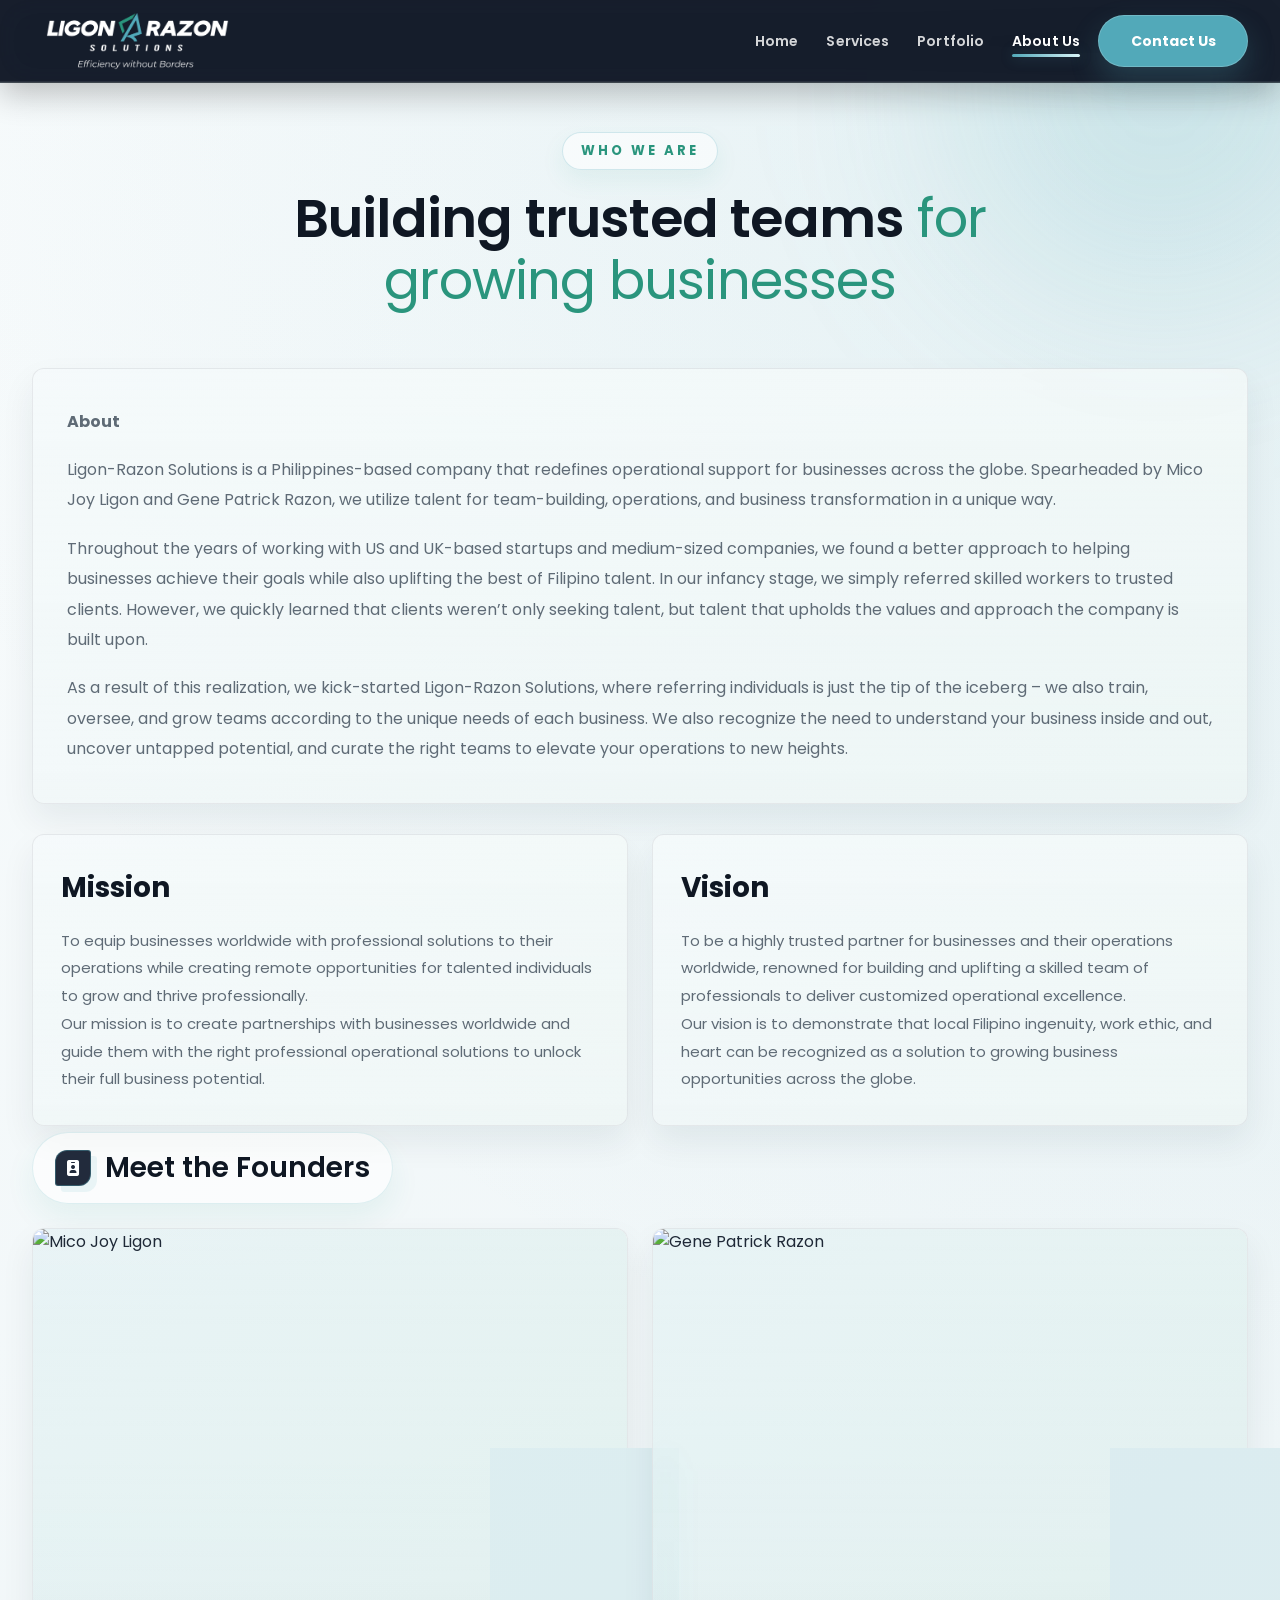
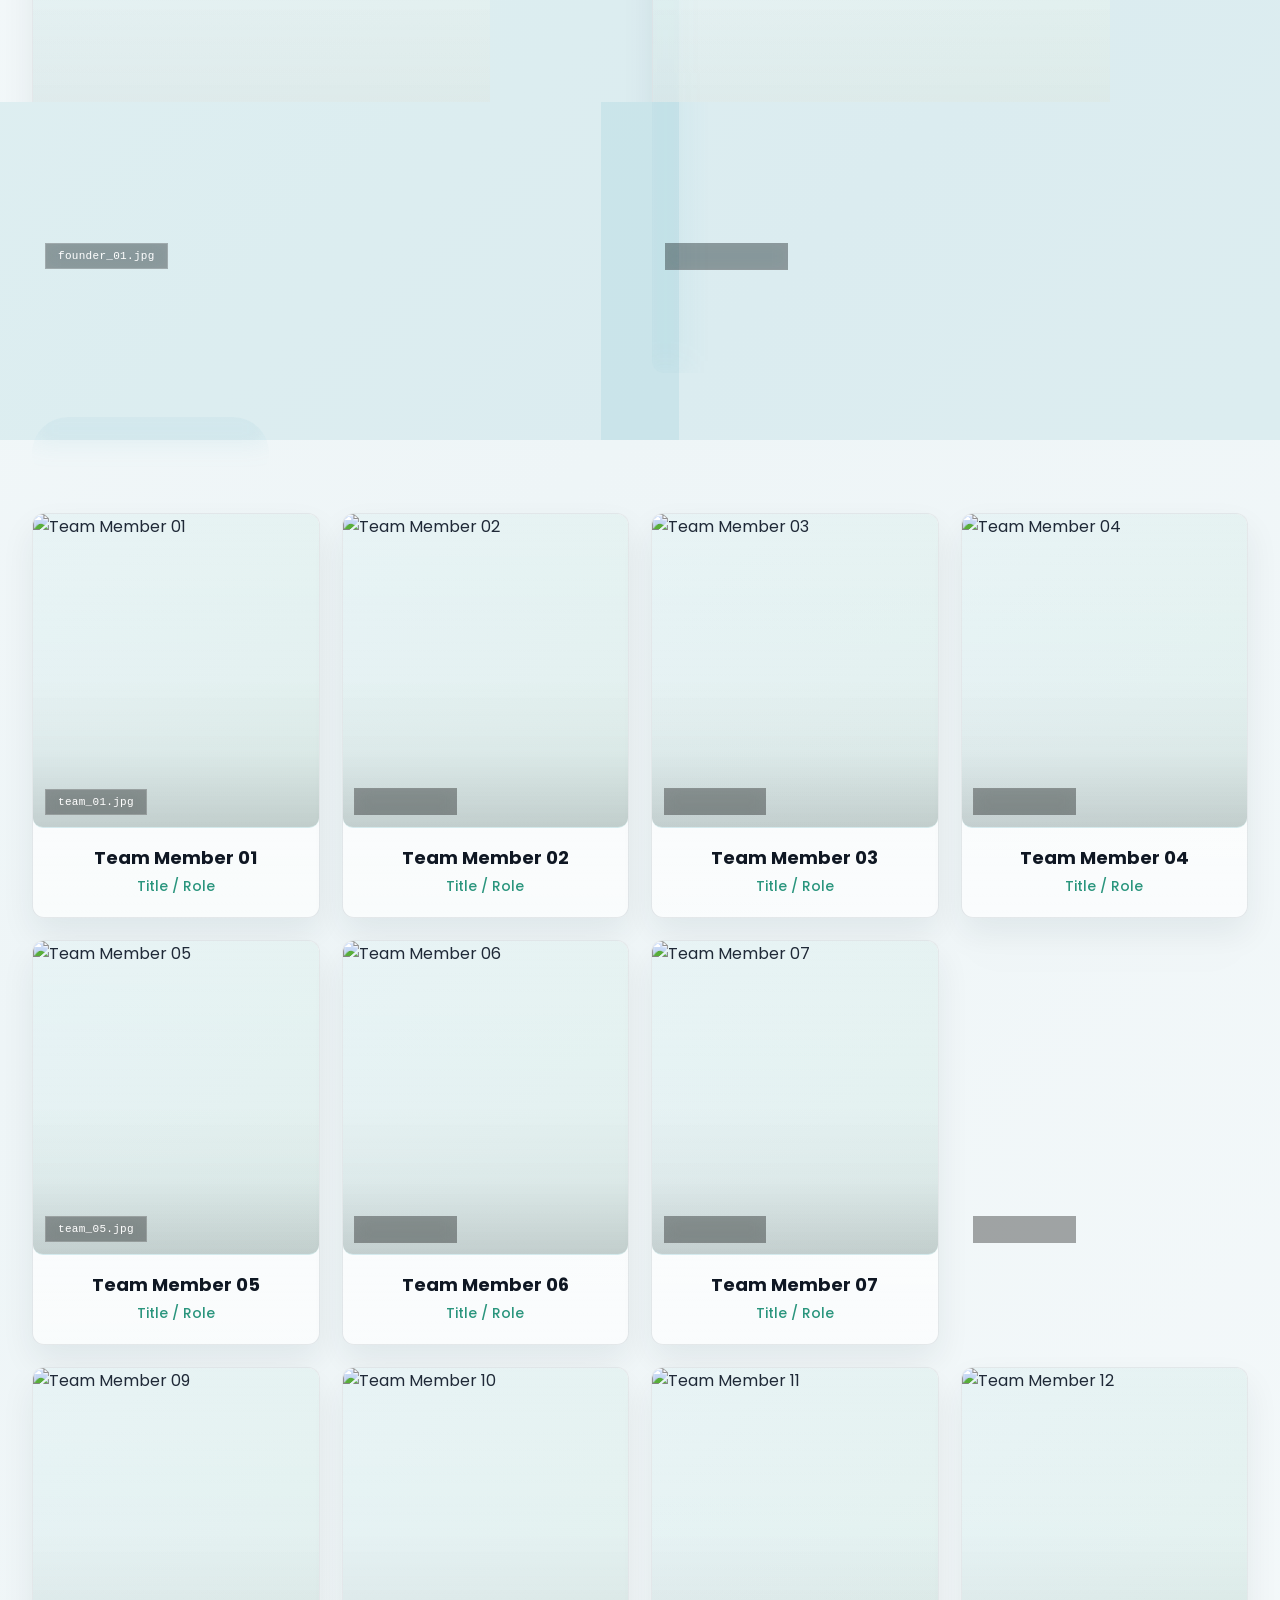
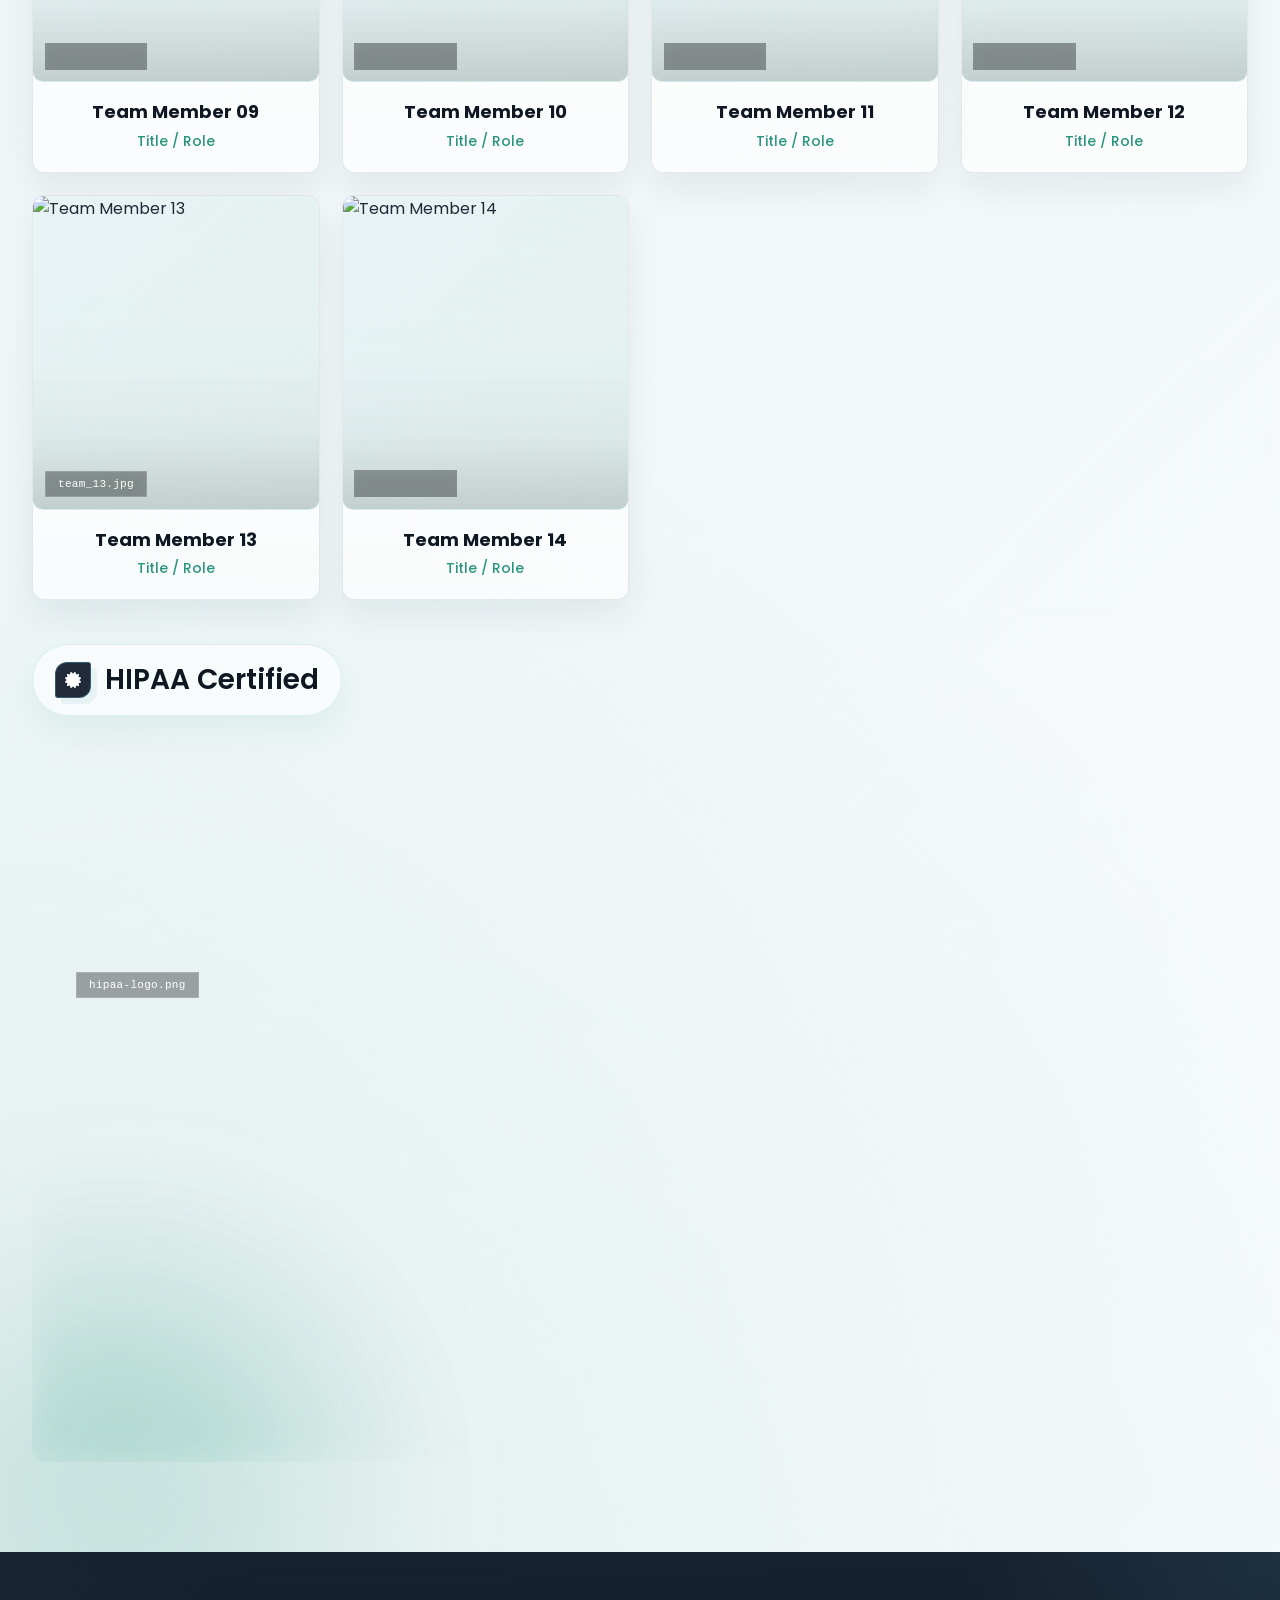
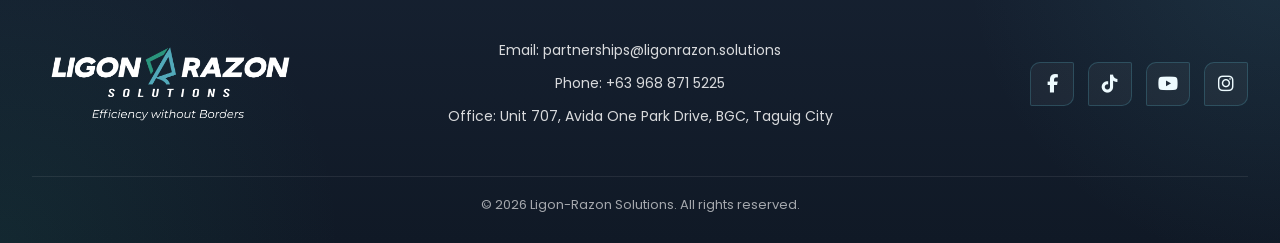
==== about.html @ 054dd15e "Add files via upload" ====
<!DOCTYPE html>
<html lang="en">
<head>
<meta charset="UTF-8">
<meta name="viewport" content="width=device-width, initial-scale=1.0">
<title>Ligon-Razon Solutions – About</title>

<link rel="icon" type="image/png" href="images/favicon.png">
<link rel="shortcut icon" href="images/favicon.png" type="image/png">
<link rel="apple-touch-icon" href="images/favicon.png">

<link rel="preconnect" href="https://fonts.googleapis.com">
<link rel="preconnect" href="https://fonts.gstatic.com" crossorigin>
<link rel="stylesheet" href="style.css">
<link href="https://fonts.googleapis.com/css2?family=Poppins:wght@300;400;500;600;700&display=swap" rel="stylesheet">
<link rel="stylesheet" href="https://cdnjs.cloudflare.com/ajax/libs/font-awesome/6.4.0/css/all.min.css">
</head>
<body>

<header class="header inner-header" id="header">
  <div class="container">
    <nav class="navbar">
      <div class="logo">
        <img src="images/logo.png" alt="Ligon-Razon Solutions">
      </div>

      <div class="menu-toggle" id="menuToggle">☰</div>

      <div class="nav-container" id="navContainer">
                <ul class="nav-links">
          <li><a href="index.html">Home</a></li>
          <li><a href="services.html">Services</a></li>
          <li><a href="portfolio.html">Portfolio</a></li>
          <li><a class="active" href="about.html">About Us</a></li>
          <li class="mobile-contact-item"><a href="contact.html" class="mobile-contact-btn">Contact Us</a></li>
        </ul>
      </div>

      <a href="contact.html" class="contact-btn">Contact Us</a>
    </nav>
  </div>
</header>

<div class="nav-overlay" id="navOverlay"></div>

<main class="page-shell">
  <section class="section-space">
    <div class="container">

      <div class="page-intro fade-up">
        <span class="eyebrow">who we are</span>
        <h1>Building trusted teams <span>for growing businesses</span></h1>
      </div>

      <div class="story-section glass-block fade-up">
        <p><strong>About</strong></p>
        <p>Ligon-Razon Solutions is a Philippines-based company that redefines operational support for businesses across the globe. Spearheaded by Mico Joy Ligon and Gene Patrick Razon, we utilize talent for team-building, operations, and business transformation in a unique way.</p>
        <p>Throughout the years of working with US and UK-based startups and medium-sized companies, we found a better approach to helping businesses achieve their goals while also uplifting the best of Filipino talent. In our infancy stage, we simply referred skilled workers to trusted clients. However, we quickly learned that clients weren’t only seeking talent, but talent that upholds the values and approach the company is built upon.</p>
        <p>As a result of this realization, we kick-started Ligon-Razon Solutions, where referring individuals is just the tip of the iceberg – we also train, oversee, and grow teams according to the unique needs of each business. We also recognize the need to understand your business inside and out, uncover untapped potential, and curate the right teams to elevate your operations to new heights.</p>
      </div>

      <div class="dual-grid">
        <div class="info-card glass-card fade-up">
          <h2>Mission</h2>
          <p>To equip businesses worldwide with professional solutions to their operations while creating remote opportunities for talented individuals to grow and thrive professionally.</p>
          <p>Our mission is to create partnerships with businesses worldwide and guide them with the right professional operational solutions to unlock their full business potential.</p>
        </div>

        <div class="info-card glass-card fade-up">
          <h2>Vision</h2>
          <p>To be a highly trusted partner for businesses and their operations worldwide, renowned for building and uplifting a skilled team of professionals to deliver customized operational excellence.</p>
          <p>Our vision is to demonstrate that local Filipino ingenuity, work ethic, and heart can be recognized as a solution to growing business opportunities across the globe.</p>
        </div>
      </div>

      <div class="section-heading fade-up">
        <i class="fas fa-id-badge"></i> Meet the Founders
      </div>

      <div class="founders-grid">
        <div class="person-card fade-up">
          <div class="person-image">
            <img src="images/founder_01.jpg" alt="Mico Joy Ligon">
            <span class="filename">founder_01.jpg</span>
          </div>
          <div class="person-info">
            <h3>Mico Joy Ligon</h3>
            <p>Co-Founder</p>
          </div>
        </div>

        <div class="person-card fade-up">
          <div class="person-image">
            <img src="images/founder_02.jpg" alt="Gene Patrick Razon">
            <span class="filename">founder_02.jpg</span>
          </div>
          <div class="person-info">
            <h3>Gene Patrick Razon</h3>
            <p>Co-Founder</p>
          </div>
        </div>
      </div>

      <div class="section-heading fade-up">
        <i class="fas fa-people-group"></i> Our Team
      </div>

      <div class="team-grid">
        <div class="person-card fade-up"><div class="person-image"><img src="images/team_01.jpg" alt="Team Member 01"><span class="filename">team_01.jpg</span></div><div class="person-info"><h3>Team Member 01</h3><p>Title / Role</p></div></div>
        <div class="person-card fade-up"><div class="person-image"><img src="images/team_02.jpg" alt="Team Member 02"><span class="filename">team_02.jpg</span></div><div class="person-info"><h3>Team Member 02</h3><p>Title / Role</p></div></div>
        <div class="person-card fade-up"><div class="person-image"><img src="images/team_03.jpg" alt="Team Member 03"><span class="filename">team_03.jpg</span></div><div class="person-info"><h3>Team Member 03</h3><p>Title / Role</p></div></div>
        <div class="person-card fade-up"><div class="person-image"><img src="images/team_04.jpg" alt="Team Member 04"><span class="filename">team_04.jpg</span></div><div class="person-info"><h3>Team Member 04</h3><p>Title / Role</p></div></div>
        <div class="person-card fade-up"><div class="person-image"><img src="images/team_05.jpg" alt="Team Member 05"><span class="filename">team_05.jpg</span></div><div class="person-info"><h3>Team Member 05</h3><p>Title / Role</p></div></div>
        <div class="person-card fade-up"><div class="person-image"><img src="images/team_06.jpg" alt="Team Member 06"><span class="filename">team_06.jpg</span></div><div class="person-info"><h3>Team Member 06</h3><p>Title / Role</p></div></div>
        <div class="person-card fade-up"><div class="person-image"><img src="images/team_07.jpg" alt="Team Member 07"><span class="filename">team_07.jpg</span></div><div class="person-info"><h3>Team Member 07</h3><p>Title / Role</p></div></div>
        <div class="person-card fade-up"><div class="person-image"><img src="images/team_08.jpg" alt="Team Member 08"><span class="filename">team_08.jpg</span></div><div class="person-info"><h3>Team Member 08</h3><p>Title / Role</p></div></div>
        <div class="person-card fade-up"><div class="person-image"><img src="images/team_09.jpg" alt="Team Member 09"><span class="filename">team_09.jpg</span></div><div class="person-info"><h3>Team Member 09</h3><p>Title / Role</p></div></div>
        <div class="person-card fade-up"><div class="person-image"><img src="images/team_10.jpg" alt="Team Member 10"><span class="filename">team_10.jpg</span></div><div class="person-info"><h3>Team Member 10</h3><p>Title / Role</p></div></div>
        <div class="person-card fade-up"><div class="person-image"><img src="images/team_11.jpg" alt="Team Member 11"><span class="filename">team_11.jpg</span></div><div class="person-info"><h3>Team Member 11</h3><p>Title / Role</p></div></div>
        <div class="person-card fade-up"><div class="person-image"><img src="images/team_12.jpg" alt="Team Member 12"><span class="filename">team_12.jpg</span></div><div class="person-info"><h3>Team Member 12</h3><p>Title / Role</p></div></div>
        <div class="person-card fade-up"><div class="person-image"><img src="images/team_13.jpg" alt="Team Member 13"><span class="filename">team_13.jpg</span></div><div class="person-info"><h3>Team Member 13</h3><p>Title / Role</p></div></div>
        <div class="person-card fade-up"><div class="person-image"><img src="images/team_14.jpg" alt="Team Member 14"><span class="filename">team_14.jpg</span></div><div class="person-info"><h3>Team Member 14</h3><p>Title / Role</p></div></div>
      </div>

      <div class="section-heading fade-up">
        <i class="fas fa-certificate"></i> HIPAA Certified
      </div>

      <div class="hipaa-section glass-card fade-up">
        <div class="hipaa-logo-box">
          <img src="images/hipaa-logo.png" alt="HIPAA Certification Logo">
          <span class="filename">hipaa-logo.png</span>
        </div>
        <div class="hipaa-content">
          <h2>Committed to secure and compliant operations</h2>
          <p>We are HIPAA certified and committed to maintaining high standards of data privacy, confidentiality, and operational integrity. This reflects our dedication to handling sensitive information responsibly while supporting businesses with professionalism, trust, and compliance-driven processes.</p>
        </div>
      </div>

    </div>
  </section>

  <section class="cta-section">
    <div class="container">
      <div class="cta-card glass-card fade-up">
        <h2>Ready to work with a dependable support partner?</h2>
        <p>Let’s talk about how Ligon-Razon Solutions can help strengthen your operations, support your team, and move your business forward.</p>
        <div class="cta-actions">
          <a href="contact.html" class="cta-btn">Get in Touch</a>
        </div>
      </div>
    </div>
  </section>
</main>

<footer class="footer">
  <div class="container">
    <div class="footer-content">
      <div class="footer-logo">
        <img src="images/logo.png" alt="Ligon-Razon Solutions">
      </div>

      <div class="footer-contact">
        <p>Email: <a href="mailto:partnerships@ligonrazon.solutions">partnerships@ligonrazon.solutions</a></p>
        <p>Phone: <a href="tel:+639688715225">+63 968 871 5225</a></p>
        <p>Office: Unit 707, Avida One Park Drive, BGC, Taguig City</p>
      </div>

      <div class="footer-social">
        <a href="https://www.facebook.com/ligonrazon.solutions" target="_blank" aria-label="Facebook"><i class="fab fa-facebook-f"></i></a>
        <a href="https://www.tiktok.com/@ligonrazon.solutions?" target="_blank" aria-label="TikTok"><i class="fab fa-tiktok"></i></a>
        <a href="https://www.youtube.com/@TheVirtualBreakroom" target="_blank" aria-label="YouTube"><i class="fab fa-youtube"></i></a>
        <a href="https://www.instagram.com/ligonrazon.solutions" target="_blank" aria-label="Instagram"><i class="fab fa-instagram"></i></a>
      </div>
    </div>

    <p class="footer-copyright">© 2026 Ligon-Razon Solutions. All rights reserved.</p>
  </div>
</footer>

<script>
(function() {
  const toggle = document.getElementById("menuToggle");
  const nav = document.getElementById("navContainer");
  const overlay = document.getElementById("navOverlay");

  function closeMenu() {
    nav.classList.remove("show");
    overlay.classList.remove("show");
    document.body.style.overflow = "";
  }

  function openMenu() {
    nav.classList.add("show");
    overlay.classList.add("show");
    document.body.style.overflow = "hidden";
  }

  toggle.onclick = () => {
    if (nav.classList.contains("show")) {
      closeMenu();
    } else {
      openMenu();
    }
  };

  overlay.onclick = closeMenu;

  document.querySelectorAll(".nav-links a").forEach(link => {
    link.addEventListener("click", closeMenu);
  });

  const faders = document.querySelectorAll(".fade-up");
  const observer = new IntersectionObserver(entries => {
    entries.forEach(entry => {
      if (entry.isIntersecting) {
        entry.target.classList.add("appear");
      }
    });
  }, { threshold: 0.15 });

  faders.forEach(el => observer.observe(el));
})();
</script>

</body>
</html>
---- style.css ----
/* ==========================
   ROOT / GLOBAL
========================== */
:root {
  --bg-main: #f5f8fa;
  --bg-soft: #edf5f7;
  --text-main: #1f2937;
  --text-soft: #5f6b76;
  --white: #ffffff;

  --brand-dark: #222b3c;
  --brand-green: #2a957d;
  --brand-teal: #52a9b9;
  --brand-light: #f2ede7;

  --glass-border: rgba(82, 169, 185, 0.18);
  --glass-shadow: 0 18px 40px rgba(34, 43, 60, 0.10);

  --radius-xl: 32px;
  --radius-lg: 24px;
  --radius-md: 18px;
  --radius-pill: 999px;

  --container: 1240px;
  --transition: 0.32s ease;
}

* {
  margin: 0;
  padding: 0;
  box-sizing: border-box;
  font-family: 'Poppins', sans-serif;
}

html {
  scroll-behavior: smooth;
}

body {
  background:
    radial-gradient(circle at top right, rgba(82, 169, 185, 0.10), transparent 28%),
    radial-gradient(circle at bottom left, rgba(42, 149, 125, 0.10), transparent 30%),
    linear-gradient(135deg, #f8fbfc 0%, #eef5f7 42%, #f8fbfc 100%);
  color: var(--text-main);
  overflow-x: hidden;
  min-height: 100vh;
  opacity: 0;
  animation: pageFade 0.7s ease forwards;
}

@keyframes pageFade {
  from { opacity: 0; }
  to { opacity: 1; }
}

*,
a,
button,
div {
  -webkit-tap-highlight-color: transparent;
  -webkit-touch-callout: none;
  outline: none !important;
}

img {
  max-width: 100%;
  display: block;
}

a {
  color: inherit;
}

button,
input,
textarea {
  font: inherit;
}

.page-shell {
  position: relative;
  overflow: hidden;
}

.page-shell::before,
.page-shell::after {
  content: "";
  position: absolute;
  border-radius: 50%;
  filter: blur(100px);
  pointer-events: none;
  z-index: 0;
}

.page-shell::before {
  width: 420px;
  height: 420px;
  top: -120px;
  right: -90px;
  background: rgba(82, 169, 185, 0.18);
}

.page-shell::after {
  width: 400px;
  height: 400px;
  bottom: -140px;
  left: -80px;
  background: rgba(42, 149, 125, 0.16);
}

.container {
  width: min(var(--container), calc(100% - 64px));
  margin: 0 auto;
  position: relative;
  z-index: 2;
}

.section-space {
  padding: 132px 0 110px;
}

.glass-card,
.glass-block {
  background: linear-gradient(180deg, rgba(255, 255, 255, 0.82), rgba(255, 255, 255, 0.62));
  border: 1px solid var(--glass-border);
  backdrop-filter: blur(18px);
  -webkit-backdrop-filter: blur(18px);
  box-shadow: var(--glass-shadow);
}

.fade-up {
  opacity: 0;
  transform: translateY(36px);
  transition: opacity 0.8s ease, transform 0.8s ease;
}

.fade-up.appear {
  opacity: 1;
  transform: translateY(0);
}

/* ==========================
   HEADER
========================== */
.header {
  position: fixed !important;
  top: 0;
  left: 0;
  width: 100%;
  z-index: 99999;
  padding: 14px 0;
  transition: padding var(--transition), background var(--transition), box-shadow var(--transition);
  transform: translateZ(0);
  backface-visibility: hidden;
}

.header::before {
  content: "";
  position: absolute;
  inset: 0;
  background: rgba(10, 16, 24, 0.82);
  backdrop-filter: blur(18px);
  -webkit-backdrop-filter: blur(18px);
  box-shadow: 0 10px 30px rgba(0, 0, 0, 0.22);
  opacity: 1;
  transition: opacity var(--transition), background var(--transition), box-shadow var(--transition), backdrop-filter var(--transition);
  transform: translateZ(0);
  will-change: opacity, backdrop-filter;
  backface-visibility: hidden;
}

.header.home-header::before {
  opacity: 0;
  background: transparent;
  box-shadow: none;
  backdrop-filter: none;
  -webkit-backdrop-filter: none;
}

.header.home-header.shrink::before {
  opacity: 1;
  background: rgba(10, 16, 24, 0.78);
  box-shadow: 0 10px 30px rgba(0, 0, 0, 0.24);
  backdrop-filter: blur(18px);
  -webkit-backdrop-filter: blur(18px);
}

.header.inner-header::before {
  opacity: 1;
  background: rgba(10, 16, 24, 0.78);
  box-shadow: 0 10px 30px rgba(0, 0, 0, 0.24);
  backdrop-filter: blur(18px);
  -webkit-backdrop-filter: blur(18px);
}

.header .container {
  position: relative;
  z-index: 2;
}

.navbar {
  display: grid;
  grid-template-columns: auto 1fr auto;
  align-items: center;
  gap: 24px;
}

.logo {
  display: flex;
  align-items: center;
}

.logo img {
  height: 78px;
  width: auto;
  transition: height var(--transition), transform var(--transition), filter var(--transition);
}

.logo img:hover {
  transform: scale(1.03);
  filter: brightness(1.03);
}

.header.home-header .logo img {
  height: 118px;
}

.header.home-header.shrink .logo img,
.header.inner-header .logo img {
  height: 78px;
}

.nav-container {
  display: flex;
  justify-content: center;
}

.nav-links {
  list-style: none;
  display: flex;
  align-items: center;
  gap: 10px;
  padding: 10px 12px;
  border-radius: var(--radius-pill);
  background: rgba(255, 255, 255, 0.10);
  border: 1px solid rgba(255, 255, 255, 0.14);
  backdrop-filter: blur(14px);
  -webkit-backdrop-filter: blur(14px);
  transform: translateZ(0);
  backface-visibility: hidden;
}

.nav-links li:not(.mobile-contact-item) {
  display: flex;
  align-items: center;
}

.nav-links a {
  text-decoration: none;
  color: rgba(255, 255, 255, 0.96);
  font-size: 14px;
  font-weight: 500;
  letter-spacing: 0.2px;
  padding: 10px 16px;
  border-radius: var(--radius-pill);
  transition: background var(--transition), color var(--transition), transform var(--transition), opacity var(--transition);
}

.nav-links a:hover {
  background: rgba(255, 255, 255, 0.10);
  transform: translateY(-1px);
}

.nav-links a.active {
  background: linear-gradient(135deg, rgba(82, 169, 185, 0.28), rgba(42, 149, 125, 0.24));
  color: var(--white);
  box-shadow: inset 0 0 0 1px rgba(255,255,255,0.10);
}

.contact-btn {
  justify-self: end;
  display: inline-flex;
  align-items: center;
  justify-content: center;
  gap: 10px;
  text-decoration: none;
  border-radius: var(--radius-pill);
  padding: 13px 22px;
  min-width: 160px;
  background: linear-gradient(135deg, var(--brand-teal), var(--brand-green));
  color: var(--white);
  font-size: 14px;
  font-weight: 600;
  box-shadow: 0 14px 28px rgba(42, 149, 125, 0.22);
  transition: transform var(--transition), box-shadow var(--transition), opacity var(--transition);
}

.contact-btn:hover {
  transform: translateY(-2px);
  box-shadow: 0 18px 34px rgba(42, 149, 125, 0.28);
}

.menu-toggle {
  display: none;
  color: var(--white);
  font-size: 29px;
  line-height: 1;
  cursor: pointer;
  user-select: none;
  z-index: 1301;
}

.nav-overlay {
  display: none;
}

.mobile-contact-item {
  display: none;
}

/* ==========================
   FOOTER
========================== */
.footer {
  position: relative;
  background: linear-gradient(180deg, #162131 0%, #101926 100%);
  color: var(--white);
  padding: 70px 0 28px;
  overflow: hidden;
}

.footer::before {
  content: "";
  position: absolute;
  inset: 0;
  background:
    radial-gradient(circle at top right, rgba(82, 169, 185, 0.12), transparent 24%),
    radial-gradient(circle at bottom left, rgba(42, 149, 125, 0.12), transparent 26%);
  pointer-events: none;
}

.footer .container {
  position: relative;
  z-index: 1;
}

.footer-content {
  position: relative;
  display: flex;
  align-items: center;
  justify-content: space-between;
  min-height: 124px;
  margin-bottom: 30px;
}

.footer-logo {
  display: flex;
  align-items: center;
  z-index: 1;
}

.footer-logo img {
  height: 124px;
  width: auto;
}

.footer-contact {
  position: absolute;
  left: 50%;
  transform: translateX(-50%);
  display: flex;
  flex-direction: column;
  gap: 8px;
  align-items: center;
  text-align: center;
  width: max-content;
  max-width: 90%;
}

.footer-contact p,
.footer-contact a {
  font-size: 14px;
  line-height: 1.8;
  color: rgba(255,255,255,0.84);
  text-decoration: none;
}

.footer-contact a:hover {
  color: var(--white);
}

.footer-social {
  display: flex;
  align-items: center;
  justify-content: flex-end;
  gap: 14px;
  z-index: 1;
}

.footer-social a {
  width: 44px;
  height: 44px;
  border-radius: 50%;
  display: inline-flex;
  align-items: center;
  justify-content: center;
  color: var(--white);
  font-size: 18px;
  text-decoration: none;
  background: rgba(255,255,255,0.08);
  border: 1px solid rgba(255,255,255,0.10);
  transition: transform var(--transition), background var(--transition), border-color var(--transition);
}

.footer-social a:hover {
  transform: translateY(-2px);
  background: rgba(82, 169, 185, 0.18);
  border-color: rgba(82, 169, 185, 0.30);
}

.footer-copyright {
  text-align: center;
  font-size: 13px;
  color: rgba(255,255,255,0.62);
  border-top: 1px solid rgba(255,255,255,0.08);
  padding-top: 18px;
}

@media (max-width: 1200px) {
  .footer-content {
    flex-direction: column;
    justify-content: center;
    gap: 24px;
    min-height: auto;
  }

  .footer-contact {
    position: static;
    left: auto;
    transform: none;
    width: 100%;
    max-width: 100%;
  }

  .footer-social {
    justify-content: center;
  }
}

@media (max-width: 900px) {
  .footer-content {
    text-align: center;
  }

  .footer-logo,
  .footer-social {
    justify-content: center;
  }

  .footer-contact {
    align-items: center;
    text-align: center;
  }
}

@media (max-width: 700px) {
  .footer-logo img {
    height: 100px;
  }
}

/* ==========================
   PAGE INTRO
========================== */
.page-intro,
.section-intro {
  text-align: center;
  margin-bottom: 56px;
  position: relative;
  z-index: 2;
}

.eyebrow {
  display: inline-block;
  margin-bottom: 18px;
  padding: 8px 18px;
  border-radius: var(--radius-pill);
  font-size: 0.82rem;
  font-weight: 700;
  text-transform: uppercase;
  letter-spacing: 3px;
  color: var(--brand-green);
  background: rgba(255, 255, 255, 0.56);
  border: 1px solid rgba(82, 169, 185, 0.24);
  backdrop-filter: blur(12px);
  -webkit-backdrop-filter: blur(12px);
  box-shadow: 0 10px 24px rgba(42, 149, 125, 0.08);
}

.page-intro h1,
.section-intro h2 {
  font-size: clamp(34px, 4.2vw, 54px);
  font-weight: 600;
  line-height: 1.15;
  color: #0f1723;
  max-width: 860px;
  margin: 0 auto 14px;
  letter-spacing: -0.8px;
}

.page-intro h1 span,
.section-intro h2 span {
  color: var(--brand-green);
  font-weight: 400;
}

.page-intro p,
.section-intro p {
  max-width: 820px;
  margin: 0 auto;
  font-size: 16px;
  line-height: 1.85;
  color: var(--text-soft);
}

/* ==========================
   HERO
========================== */
.hero {
  position: relative;
  min-height: 100vh;
  padding: 180px 0 110px;
  display: flex;
  align-items: flex-end;
  overflow: hidden;
}

.hero-video {
  position: absolute;
  inset: 0;
  width: 100%;
  height: 100%;
  object-fit: cover;
  pointer-events: none;
  z-index: -2;
}

.hero-overlay {
  position: absolute;
  inset: 0;
  background:
    linear-gradient(115deg, rgba(16, 26, 39, 0.84) 0%, rgba(16, 26, 39, 0.60) 35%, rgba(16, 26, 39, 0.22) 75%),
    linear-gradient(to top, rgba(16, 26, 39, 0.35), rgba(16, 26, 39, 0.10));
  z-index: -1;
}

.hero-content {
  max-width: 700px;
  color: var(--white);
}

.hero-badge {
  display: inline-flex;
  align-items: center;
  gap: 10px;
  margin-bottom: 22px;
  padding: 10px 16px;
  border-radius: var(--radius-pill);
  background: rgba(255, 255, 255, 0.10);
  border: 1px solid rgba(255, 255, 255, 0.16);
  backdrop-filter: blur(12px);
  -webkit-backdrop-filter: blur(12px);
  font-size: 13px;
  font-weight: 600;
  letter-spacing: 0.3px;
}

.hero h1 {
  font-size: clamp(42px, 6vw, 74px);
  line-height: 1.05;
  font-weight: 600;
  letter-spacing: -1.6px;
  margin-bottom: 22px;
}

.hero .description {
  max-width: 640px;
  font-size: 18px;
  line-height: 1.8;
  color: rgba(255, 255, 255, 0.92);
  margin-bottom: 34px;
}

.hero-actions {
  display: flex;
  align-items: center;
  flex-wrap: wrap;
  gap: 16px;
}

.start-btn,
.secondary-btn,
.cta-btn,
.jump-btn {
  display: inline-flex;
  align-items: center;
  justify-content: center;
  gap: 10px;
  text-decoration: none;
  min-height: 54px;
  padding: 0 24px;
  border-radius: var(--radius-pill);
  font-size: 15px;
  font-weight: 600;
  transition: transform var(--transition), box-shadow var(--transition), background var(--transition), border-color var(--transition);
}

.start-btn,
.cta-btn {
  background: linear-gradient(135deg, var(--brand-teal), var(--brand-green));
  color: var(--white);
  box-shadow: 0 14px 28px rgba(42, 149, 125, 0.24);
}

.start-btn:hover,
.cta-btn:hover {
  transform: translateY(-2px);
  box-shadow: 0 18px 36px rgba(42, 149, 125, 0.30);
}

.secondary-btn,
.jump-btn {
  color: var(--white);
  background: rgba(255, 255, 255, 0.10);
  border: 1px solid rgba(255, 255, 255, 0.18);
  backdrop-filter: blur(10px);
  -webkit-backdrop-filter: blur(10px);
}

.secondary-btn:hover,
.jump-btn:hover {
  transform: translateY(-2px);
  background: rgba(255, 255, 255, 0.16);
}

/* ==========================
   HOME SECTIONS
========================== */
.stats-section {
  position: relative;
  z-index: 5;
  padding: 34px 0 0;
}

.stats-grid {
  display: grid;
  grid-template-columns: repeat(3, minmax(0, 1fr));
  gap: 24px;
}

.stat-card {
  padding: 28px 24px;
  border-radius: 28px;
  transition: transform var(--transition), box-shadow var(--transition);
}

.stat-card:hover {
  transform: translateY(-6px);
  box-shadow: 0 24px 48px rgba(34, 43, 60, 0.12);
}

.stat-number {
  font-size: 34px;
  font-weight: 700;
  color: var(--brand-green);
  line-height: 1;
  margin-bottom: 12px;
}

.stat-title {
  font-size: 18px;
  font-weight: 600;
  color: #0f1723;
  margin-bottom: 10px;
}

.stat-card p {
  font-size: 15px;
  line-height: 1.8;
  color: var(--text-soft);
}

.home-services-grid {
  display: grid;
  grid-template-columns: repeat(3, minmax(0, 1fr));
  gap: 24px;
}

.home-service-card {
  padding: 30px 24px;
  border-radius: 28px;
  transition: transform var(--transition), box-shadow var(--transition), border-color var(--transition);
}

.home-service-card:hover {
  transform: translateY(-8px);
  box-shadow: 0 24px 50px rgba(42,149,125,0.16);
  border-color: rgba(42,149,125,0.28);
}

.home-service-icon,
.service-card .icon {
  width: 72px;
  height: 72px;
  border-radius: 22px;
  display: flex;
  align-items: center;
  justify-content: center;
  font-size: 30px;
  margin-bottom: 22px;
  color: var(--white);
  background: linear-gradient(135deg, var(--brand-teal), var(--brand-green));
  box-shadow: 0 14px 28px rgba(42,149,125,0.18);
  transition: transform var(--transition), box-shadow var(--transition);
}

.home-service-card:hover .home-service-icon,
.service-card:hover .icon {
  transform: scale(1.05);
  box-shadow: 0 18px 34px rgba(42,149,125,0.24);
}

.home-service-card h3,
.service-card h3 {
  font-size: 24px;
  line-height: 1.3;
  margin-bottom: 14px;
  color: #0f1723;
}

.home-service-card p,
.service-card p {
  font-size: 15px;
  line-height: 1.8;
  color: var(--text-soft);
}

.section-actions {
  display: flex;
  justify-content: center;
  margin-top: 34px;
}

/* ==========================
   ABOUT
========================== */
.story-section,
.info-card,
.contact-info-card,
.contact-form-card,
.category-description,
.service-card {
  position: relative;
  overflow: hidden;
}

.story-section::before,
.info-card::before,
.contact-info-card::before,
.contact-form-card::before,
.category-description::before,
.service-card::before {
  content: "";
  position: absolute;
  inset: 0;
  background: linear-gradient(135deg, rgba(82, 169, 185, 0.05), rgba(42, 149, 125, 0.05));
  pointer-events: none;
}

.story-section {
  padding: 38px 34px;
  margin-bottom: 30px;
}

.story-section p {
  font-size: 16px;
  line-height: 1.9;
  color: var(--text-soft);
  margin-bottom: 18px;
  position: relative;
  z-index: 1;
}

.story-section p:last-child {
  margin-bottom: 0;
}

.dual-grid {
  display: grid;
  grid-template-columns: repeat(2, minmax(0, 1fr));
  gap: 24px;
}

.info-card {
  padding: 32px 28px;
}

.info-card h2,
.contact-info-card h2,
.contact-form-card h2,
.map-card h2,
.hipaa-content h2 {
  font-size: 28px;
  color: #0f1723;
  margin-bottom: 18px;
  position: relative;
  z-index: 1;
}

.info-card p,
.category-description p,
.contact-form-card p,
.hipaa-content p,
.map-note {
  font-size: 15px;
  line-height: 1.85;
  color: var(--text-soft);
  position: relative;
  z-index: 1;
}

.founders-grid {
  display: grid;
  grid-template-columns: repeat(2, minmax(0, 1fr));
  gap: 24px;
  margin-bottom: 38px;
}

.team-grid {
  display: grid;
  grid-template-columns: repeat(4, minmax(0, 1fr));
  gap: 22px;
  margin-bottom: 38px;
}

.section-heading {
  display: inline-flex;
  align-items: center;
  gap: 14px;
  margin: 6px 0 24px;
  padding: 14px 22px;
  border-radius: var(--radius-pill);
  background: rgba(255, 255, 255, 0.62);
  border: 1px solid rgba(82, 169, 185, 0.18);
  backdrop-filter: blur(14px);
  -webkit-backdrop-filter: blur(14px);
  box-shadow: 0 14px 30px rgba(42, 149, 125, 0.08);
  color: #0f1723;
  font-size: 28px;
  font-weight: 600;
}

.section-heading i {
  color: var(--brand-teal);
  font-size: 24px;
}

.person-card {
  overflow: hidden;
  border-radius: 28px;
  background: linear-gradient(180deg, rgba(255,255,255,0.82), rgba(255,255,255,0.62));
  border: 1px solid rgba(82,169,185,0.18);
  backdrop-filter: blur(18px);
  -webkit-backdrop-filter: blur(18px);
  box-shadow: var(--glass-shadow);
  transition: transform var(--transition), box-shadow var(--transition), border-color var(--transition);
}

.person-card:hover {
  transform: translateY(-8px);
  border-color: rgba(42,149,125,0.28);
  box-shadow: 0 24px 50px rgba(42,149,125,0.16);
}

.person-image {
  position: relative;
  aspect-ratio: 4 / 4.4;
  overflow: hidden;
  background: linear-gradient(135deg, rgba(82,169,185,0.12), rgba(42,149,125,0.12));
  border-bottom: 1px solid rgba(82,169,185,0.12);
}

.person-image img {
  width: 100%;
  height: 100%;
  object-fit: cover;
}

.person-image::after {
  content: "";
  position: absolute;
  inset: 0;
  background: linear-gradient(to top, rgba(0, 0, 0, 0.14), rgba(0, 0, 0, 0.03), transparent 48%);
  pointer-events: none;
}

.filename {
  position: absolute;
  left: 12px;
  bottom: 12px;
  z-index: 2;
  max-width: calc(100% - 24px);
  overflow: hidden;
  white-space: nowrap;
  text-overflow: ellipsis;
  padding: 6px 12px;
  border-radius: var(--radius-pill);
  font-size: 11px;
  font-family: monospace;
  letter-spacing: 0.3px;
  color: var(--white);
  background: rgba(0,0,0,0.34);
  border: 1px solid rgba(255,255,255,0.16);
  backdrop-filter: blur(8px);
  -webkit-backdrop-filter: blur(8px);
}

.person-info {
  padding: 18px 18px 20px;
  text-align: center;
}

.person-info h3 {
  font-size: 18px;
  color: #0f1723;
  margin-bottom: 6px;
  line-height: 1.35;
}

.person-info p {
  font-size: 14px;
  color: var(--brand-green);
  font-weight: 500;
}

.hipaa-section {
  display: grid;
  grid-template-columns: 240px 1fr;
  gap: 28px;
  align-items: center;
  padding: 30px;
  border-radius: 30px;
}

.hipaa-logo-box {
  position: relative;
  aspect-ratio: 1 / 1;
  border-radius: 26px;
  overflow: hidden;
  background: linear-gradient(135deg, rgba(82,169,185,0.12), rgba(42,149,125,0.12));
  border: 1px solid rgba(82,169,185,0.14);
  display: flex;
  align-items: center;
  justify-content: center;
}

.hipaa-logo-box img {
  width: 100%;
  height: 100%;
  object-fit: contain;
  padding: 18px;
}

/* ==========================
   SERVICES
========================== */
.services-grid {
  display: grid;
  grid-template-columns: repeat(auto-fill, minmax(280px, 1fr));
  gap: 28px;
}

.service-card {
  padding: 34px 28px;
  border-radius: 30px;
  transition: transform var(--transition), box-shadow var(--transition), border-color var(--transition);
}

.service-card:hover {
  transform: translateY(-8px);
  border-color: rgba(42,149,125,0.28);
  box-shadow: 0 24px 50px rgba(42,149,125,0.16);
}

/* ==========================
   PORTFOLIO
========================== */
.portfolio-jump {
  display: flex;
  flex-wrap: wrap;
  justify-content: center;
  gap: 14px;
  margin: 0 0 38px;
}

.portfolio-jump .jump-btn {
  min-height: 48px;
  padding: 0 18px;
  color: #0f1723;
  background: rgba(255,255,255,0.72);
  border: 1px solid rgba(82,169,185,0.18);
  backdrop-filter: blur(12px);
  -webkit-backdrop-filter: blur(12px);
}

.portfolio-jump .jump-btn:hover {
  background: rgba(255,255,255,0.92);
}

.portfolio-section {
  margin-bottom: 30px;
}

.category-heading {
  display: inline-flex;
  align-items: center;
  gap: 14px;
  margin: 56px 0 22px;
  padding: 14px 22px;
  min-width: 320px;
  border-radius: var(--radius-pill);
  background: rgba(255,255,255,0.62);
  border: 1px solid rgba(82,169,185,0.18);
  backdrop-filter: blur(14px);
  -webkit-backdrop-filter: blur(14px);
  box-shadow: 0 14px 30px rgba(42,149,125,0.08);
  color: #0f1723;
  font-size: 29px;
  font-weight: 600;
}

.category-heading i {
  font-size: 24px;
  color: var(--brand-teal);
}

.category-description {
  margin-bottom: 26px;
  padding: 28px 26px;
  border-radius: 28px;
}

.category-description p {
  margin-bottom: 14px;
}

.category-description strong {
  color: #0f1723;
}

.portfolio-carousel {
  position: relative;
  overflow: hidden;
  border-radius: 32px;
  padding: clamp(20px, 2vw, 34px) clamp(14px, 1.8vw, 30px) 24px;
}

.portfolio-carousel::before {
  content: "";
  position: absolute;
  inset: 0;
  background: linear-gradient(135deg, rgba(82, 169, 185, 0.06), rgba(42, 149, 125, 0.04));
  pointer-events: none;
}

.portfolio-carousel-track {
  position: relative;
  z-index: 1;
  display: flex;
  align-items: stretch;
  gap: clamp(14px, 1.6vw, 24px);
  overflow-x: auto;
  scroll-snap-type: x mandatory;
  scroll-behavior: smooth;
  padding: 6px clamp(18px, 4vw, 92px) 12px;
  scrollbar-width: none;
}

.portfolio-carousel-track::-webkit-scrollbar {
  display: none;
}

.portfolio-slide {
  flex: 0 0 clamp(620px, 68vw, 920px);
  min-width: clamp(620px, 68vw, 920px);
  scroll-snap-align: center;
  border-radius: 28px;
  overflow: hidden;
  background: linear-gradient(180deg, rgba(255,255,255,0.88), rgba(255,255,255,0.70));
  border: 1px solid rgba(82,169,185,0.16);
  box-shadow: 0 18px 40px rgba(34, 43, 60, 0.10);
  opacity: 0.55;
  transform: scale(0.94);
  transition: transform 0.35s ease, opacity 0.35s ease, box-shadow 0.35s ease, border-color 0.35s ease;
  cursor: pointer;
}

.portfolio-slide.active {
  opacity: 1;
  transform: scale(1);
  border-color: rgba(42,149,125,0.24);
  box-shadow: 0 24px 54px rgba(42,149,125,0.14);
}

.portfolio-slide-media {
  position: relative;
  width: 100%;
  height: clamp(300px, 34vw, 520px);
  max-height: 66vh;
  overflow: hidden;
  background: linear-gradient(135deg, rgba(82,169,185,0.12), rgba(42,149,125,0.12));
  border-bottom: 1px solid rgba(82,169,185,0.12);
}

.portfolio-slide-media img {
  width: 100%;
  height: 100%;
  object-fit: cover;
  display: block;
}

.portfolio-slide-media::after {
  content: "";
  position: absolute;
  inset: 0;
  background: linear-gradient(to top, rgba(0,0,0,0.18), rgba(0,0,0,0.04), transparent 45%);
  pointer-events: none;
}

.portfolio-slide-info {
  padding: clamp(16px, 1.4vw, 20px) clamp(16px, 1.6vw, 22px) clamp(18px, 1.8vw, 22px);
}

.portfolio-slide-info h3 {
  font-size: clamp(18px, 1.6vw, 22px);
  line-height: 1.25;
  color: #0f1723;
  margin-bottom: 10px;
}

.portfolio-slide-info p {
  font-size: clamp(13px, 1vw, 15px);
  line-height: 1.8;
  color: var(--text-soft);
}

.carousel-nav {
  position: absolute;
  top: 50%;
  transform: translateY(-62%);
  z-index: 3;
  width: clamp(42px, 3.5vw, 54px);
  height: clamp(42px, 3.5vw, 54px);
  border: none;
  border-radius: 50%;
  background: rgba(255,255,255,0.90);
  color: #0f1723;
  display: inline-flex;
  align-items: center;
  justify-content: center;
  font-size: clamp(14px, 1.2vw, 18px);
  cursor: pointer;
  border: 1px solid rgba(82,169,185,0.16);
  box-shadow: 0 14px 28px rgba(34, 43, 60, 0.12);
  backdrop-filter: blur(12px);
  -webkit-backdrop-filter: blur(12px);
  transition: transform var(--transition), box-shadow var(--transition), background var(--transition), opacity var(--transition);
}

.carousel-nav:hover {
  background: rgba(255,255,255,1);
  box-shadow: 0 18px 34px rgba(34, 43, 60, 0.16);
}

.carousel-nav:disabled {
  opacity: 0.45;
  cursor: not-allowed;
  box-shadow: none;
}

.carousel-prev {
  left: clamp(6px, 0.8vw, 16px);
}

.carousel-next {
  right: clamp(6px, 0.8vw, 16px);
}

.portfolio-carousel-footer {
  position: relative;
  z-index: 1;
  margin-top: 12px;
  display: flex;
  align-items: center;
  justify-content: space-between;
  gap: 18px;
  padding: 0 clamp(8px, 2vw, 32px);
}

.portfolio-carousel-meta {
  display: flex;
  flex-wrap: wrap;
  gap: 10px;
  align-items: center;
}

.portfolio-carousel-current,
.portfolio-carousel-file,
.portfolio-carousel-counter {
  display: inline-flex;
  align-items: center;
  min-height: 38px;
  padding: 0 14px;
  border-radius: var(--radius-pill);
  background: rgba(255,255,255,0.78);
  border: 1px solid rgba(82,169,185,0.16);
  color: #0f1723;
}

.portfolio-carousel-current {
  font-size: 14px;
  font-weight: 600;
}

.portfolio-carousel-file,
.portfolio-carousel-counter {
  font-size: 12px;
}

.portfolio-carousel-file {
  font-family: monospace;
}

/* ==========================
   CONTACT
========================== */
.contact-grid {
  display: grid;
  grid-template-columns: 380px minmax(0, 1fr);
  gap: 28px;
  align-items: start;
}

.right-stack {
  display: flex;
  flex-direction: column;
  gap: 28px;
}

.contact-info-card,
.contact-form-card {
  padding: 30px 26px;
  border-radius: 30px;
}

.info-item {
  display: flex;
  gap: 14px;
  align-items: flex-start;
  padding: 16px 0;
  border-bottom: 1px solid rgba(82,169,185,0.12);
  position: relative;
  z-index: 1;
}

.info-item:last-child {
  border-bottom: none;
  padding-bottom: 0;
}

.info-icon {
  width: 50px;
  height: 50px;
  border-radius: 16px;
  display: flex;
  align-items: center;
  justify-content: center;
  flex-shrink: 0;
  color: var(--white);
  background: linear-gradient(135deg, var(--brand-teal), var(--brand-green));
  box-shadow: 0 12px 24px rgba(42,149,125,0.18);
  font-size: 18px;
}

.info-text h3 {
  font-size: 16px;
  color: #0f1723;
  margin-bottom: 6px;
}

.info-text p,
.info-text a {
  font-size: 15px;
  line-height: 1.7;
  color: var(--text-soft);
  text-decoration: none;
}

.info-text a:hover {
  color: var(--brand-green);
}

.contact-form {
  position: relative;
  z-index: 1;
}

.form-group {
  margin-bottom: 18px;
}

.form-group label {
  display: inline-block;
  margin-bottom: 8px;
  font-size: 14px;
  font-weight: 600;
  color: #0f1723;
}

.required-mark {
  color: var(--brand-green);
}

.form-group input,
.form-group textarea {
  width: 100%;
  border: 1px solid rgba(82,169,185,0.18);
  background: rgba(255,255,255,0.76);
  color: #0f1723;
  border-radius: 18px;
  padding: 14px 16px;
  font-size: 15px;
  outline: none;
  transition: border-color var(--transition), box-shadow var(--transition), background var(--transition);
  box-shadow: inset 0 1px 0 rgba(255,255,255,0.52);
}

.form-group input::placeholder,
.form-group textarea::placeholder {
  color: #75808b;
}

.form-group input:focus,
.form-group textarea:focus {
  border-color: rgba(42,149,125,0.40);
  box-shadow: 0 0 0 4px rgba(82,169,185,0.10);
  background: rgba(255,255,255,0.95);
}

.form-group textarea {
  min-height: 160px;
  resize: vertical;
}

.submit-btn {
  border: none;
  border-radius: var(--radius-pill);
  padding: 14px 24px;
  font-size: 15px;
  font-weight: 600;
  color: var(--white);
  background: linear-gradient(135deg, var(--brand-teal), var(--brand-green));
  cursor: pointer;
  box-shadow: 0 12px 24px rgba(42,149,125,0.18);
  transition: transform var(--transition), box-shadow var(--transition);
}

.submit-btn:hover {
  transform: translateY(-2px);
  box-shadow: 0 16px 28px rgba(42,149,125,0.24);
}

.map-card {
  padding: 20px;
  overflow: hidden;
  border-radius: 30px;
}

.map-card h2 {
  padding: 6px 8px 0;
  margin-bottom: 16px;
}

.map-frame-wrap {
  overflow: hidden;
  border-radius: 24px;
  border: 1px solid rgba(82,169,185,0.16);
  background: rgba(255,255,255,0.54);
  box-shadow: inset 0 0 0 1px rgba(255,255,255,0.18);
}

.map-frame-wrap iframe {
  display: block;
  width: 100%;
  height: 520px;
  border: 0;
}

.map-note {
  padding: 18px 8px 6px;
}

/* ==========================
   CTA
========================== */
.cta-section {
  padding: 0 0 90px;
  position: relative;
  z-index: 2;
}

.cta-card {
  position: relative;
  overflow: hidden;
  padding: 52px 44px;
  border-radius: 34px;
  text-align: center;
  background:
    linear-gradient(180deg, rgba(255, 255, 255, 0.86), rgba(255, 255, 255, 0.68));
  border: 1px solid rgba(82, 169, 185, 0.20);
  backdrop-filter: blur(20px);
  -webkit-backdrop-filter: blur(20px);
  box-shadow:
    0 22px 50px rgba(34, 43, 60, 0.12),
    inset 0 1px 0 rgba(255,255,255,0.55);
}

.cta-card::before {
  content: "";
  position: absolute;
  inset: 0;
  background:
    radial-gradient(circle at top right, rgba(82, 169, 185, 0.14), transparent 28%),
    radial-gradient(circle at bottom left, rgba(42, 149, 125, 0.14), transparent 30%),
    linear-gradient(135deg, rgba(82,169,185,0.05), rgba(42,149,125,0.05));
  pointer-events: none;
}

.cta-card::after {
  content: "";
  position: absolute;
  top: 0;
  left: -20%;
  width: 40%;
  height: 100%;
  background: linear-gradient(
    90deg,
    transparent,
    rgba(255,255,255,0.16),
    transparent
  );
  transform: skewX(-20deg);
  pointer-events: none;
  opacity: 0.7;
}

.cta-card > * {
  position: relative;
  z-index: 1;
}

.cta-card h2 {
  font-size: clamp(28px, 3.1vw, 44px);
  line-height: 1.18;
  margin-bottom: 14px;
  color: #0f1723;
  letter-spacing: -0.6px;
}

.cta-card p {
  max-width: 760px;
  margin: 0 auto 28px;
  font-size: 16px;
  line-height: 1.9;
  color: var(--text-soft);
}

.cta-actions {
  display: flex;
  justify-content: center;
  align-items: center;
  gap: 14px;
  flex-wrap: wrap;
}

.cta-btn {
  display: inline-flex;
  align-items: center;
  justify-content: center;
  min-height: 54px;
  padding: 0 26px;
  border-radius: var(--radius-pill);
  text-decoration: none;
  font-size: 15px;
  font-weight: 600;
  color: var(--white);
  background: linear-gradient(135deg, var(--brand-teal), var(--brand-green));
  box-shadow: 0 14px 28px rgba(42, 149, 125, 0.24);
  transition: transform var(--transition), box-shadow var(--transition), filter var(--transition);
}

.cta-btn:hover {
  transform: translateY(-2px);
  box-shadow: 0 18px 34px rgba(42, 149, 125, 0.30);
  filter: brightness(1.02);
}

.cta-btn.secondary {
  background: rgba(34, 43, 60, 0.06);
  color: #0f1723;
  border: 1px solid rgba(82, 169, 185, 0.18);
  box-shadow: none;
}

.cta-btn.secondary:hover {
  background: rgba(34, 43, 60, 0.10);
  box-shadow: none;
}

@media (max-width: 700px) {
  .cta-section {
    padding: 0 0 82px;
  }

  .cta-card {
    padding: 34px 22px;
    border-radius: 28px;
  }

  .cta-card h2 {
    font-size: 28px;
  }

  .cta-card p {
    font-size: 15px;
    line-height: 1.85;
    margin-bottom: 22px;
  }
}

@media (max-width: 520px) {
  .cta-actions {
    flex-direction: column;
    align-items: stretch;
  }

  .cta-btn,
  .cta-btn.secondary {
    width: 100%;
  }
}

/* ==========================
   RESPONSIVE
========================== */
@media (max-width: 1200px) {
  .nav-links {
    gap: 6px;
  }

  .nav-links a {
    padding: 10px 13px;
  }

  .hero {
    padding-top: 165px;
  }

  .footer-content {
    flex-direction: column;
    justify-content: center;
    gap: 24px;
    min-height: auto;
  }

  .footer-contact {
    position: static;
    left: auto;
    transform: none;
    width: 100%;
    max-width: 100%;
  }

  .footer-social {
    justify-content: center;
  }
}

@media (max-width: 1100px) {
  .portfolio-slide {
    flex: 0 0 clamp(520px, 74vw, 760px);
    min-width: clamp(520px, 74vw, 760px);
  }

  .portfolio-slide-media {
    height: clamp(280px, 32vw, 420px);
  }
}

@media (max-width: 1024px) {
  .container {
    width: min(var(--container), calc(100% - 48px));
  }

  .stats-grid,
  .home-services-grid,
  .contact-grid {
    grid-template-columns: 1fr;
  }

  .team-grid {
    grid-template-columns: repeat(3, minmax(0, 1fr));
  }
}

@media (max-width: 900px) {
  .section-space {
    padding: 112px 0 90px;
  }

  .header,
  .header.home-header,
  .header.home-header.shrink,
  .header.inner-header {
    padding: 10px 0;
  }

  .header::before,
  .header.home-header::before,
  .header.home-header.shrink::before,
  .header.inner-header::before {
    opacity: 1;
    background: rgba(10, 16, 24, 0.82);
    backdrop-filter: blur(18px);
    -webkit-backdrop-filter: blur(18px);
  }

  .navbar {
    display: flex;
    justify-content: space-between;
    align-items: center;
  }

  .logo img,
  .header.home-header .logo img,
  .header.home-header.shrink .logo img,
  .header.inner-header .logo img {
    height: 62px;
  }

  .contact-btn {
    display: none;
  }

  .menu-toggle {
    display: block;
  }

  .nav-overlay {
    display: block;
    position: fixed;
    inset: 0;
    background: rgba(12, 18, 24, 0.26);
    backdrop-filter: blur(10px);
    -webkit-backdrop-filter: blur(10px);
    opacity: 0;
    visibility: hidden;
    pointer-events: none;
    transition: opacity var(--transition), visibility var(--transition);
    z-index: 1190;
  }

  .nav-overlay.show {
    opacity: 1;
    visibility: visible;
    pointer-events: auto;
  }

  .nav-container {
    position: fixed;
    top: 86px;
    right: 24px;
    width: min(280px, calc(100vw - 48px));
    max-height: 0;
    overflow: hidden;
    opacity: 0;
    visibility: hidden;
    padding: 0;
    border-radius: 24px;
    background: rgba(16, 23, 34, 0.95);
    border: 1px solid rgba(255, 255, 255, 0.12);
    backdrop-filter: blur(16px);
    -webkit-backdrop-filter: blur(16px);
    box-shadow: 0 22px 48px rgba(0, 0, 0, 0.24);
    transition: max-height 0.35s ease, opacity 0.25s ease, visibility 0.25s ease, padding 0.25s ease;
    z-index: 1250;
  }

  .nav-container.show {
    max-height: 520px;
    opacity: 1;
    visibility: visible;
    padding: 10px 0 12px;
  }

  .nav-links {
    flex-direction: column;
    align-items: stretch;
    gap: 0;
    width: 100%;
    background: transparent;
    border: none;
    padding: 0;
    backdrop-filter: none;
    -webkit-backdrop-filter: none;
  }

  .nav-links li {
    width: 100%;
    text-align: center;
    justify-content: center;
  }

  .nav-links a {
    display: block;
    width: 100%;
    padding: 14px 18px;
    border-radius: 0;
    font-size: 15px;
  }

  .nav-links a:hover,
  .nav-links a.active {
    background: rgba(255, 255, 255, 0.08);
    box-shadow: none;
  }

  .mobile-contact-item {
    display: block;
    padding: 10px 18px 0;
  }

  .mobile-contact-btn {
    display: inline-flex !important;
    align-items: center;
    justify-content: center;
    width: 100% !important;
    min-height: 50px;
    border-radius: var(--radius-pill) !important;
    background: linear-gradient(135deg, var(--brand-teal), var(--brand-green)) !important;
    color: var(--white) !important;
    font-weight: 600;
    text-align: center;
  }

  .dual-grid,
  .founders-grid,
  .hipaa-section {
    grid-template-columns: 1fr;
  }

  .team-grid {
    grid-template-columns: repeat(2, minmax(0, 1fr));
  }

  .hipaa-logo-box {
    max-width: 260px;
    margin: 0 auto;
  }

  .category-heading {
    width: 100%;
    min-width: 0;
    justify-content: flex-start;
    font-size: 23px;
    padding: 12px 16px;
  }

  .portfolio-carousel {
    padding: 18px 14px 18px;
    border-radius: 26px;
  }

  .portfolio-carousel-track {
    gap: 16px;
    padding: 0 8px 10px;
    scroll-snap-type: x proximity;
  }

  .portfolio-slide {
    flex: 0 0 100%;
    min-width: 100%;
    opacity: 1;
    transform: none;
  }

  .portfolio-slide.active {
    transform: none;
  }

  .portfolio-slide-media {
    height: 320px;
    max-height: none;
  }

  .portfolio-slide-info {
    padding: 18px 16px 18px;
  }

  .portfolio-slide-info h3 {
    font-size: 19px;
  }

  .carousel-nav {
    width: 42px;
    height: 42px;
    font-size: 14px;
    top: auto;
    bottom: 82px;
    transform: none;
  }

  .carousel-nav:hover {
    transform: none;
  }

  .carousel-prev {
    left: 12px;
  }

  .carousel-next {
    right: 12px;
  }

  .portfolio-carousel-footer {
    flex-direction: column;
    align-items: flex-start;
    padding: 0 4px;
  }
}

@media (max-width: 700px) {
  .container {
    width: calc(100% - 32px);
  }

  .section-space {
    padding: 104px 0 82px;
  }

  .section-heading,
  .category-heading {
    width: 100%;
    min-width: 0;
    justify-content: flex-start;
    font-size: 23px;
    padding: 12px 16px;
  }

  .story-section,
  .info-card,
  .contact-info-card,
  .contact-form-card,
  .map-card,
  .category-description,
  .service-card,
  .hipaa-section,
  .cta-card,
  .stat-card,
  .home-service-card {
    padding-left: 20px;
    padding-right: 20px;
  }

  .services-grid {
    grid-template-columns: 1fr;
  }

  .service-card h3,
  .home-service-card h3 {
    font-size: 22px;
  }

  .home-service-icon,
  .service-card .icon {
    width: 66px;
    height: 66px;
    font-size: 27px;
    border-radius: 20px;
  }

  .map-frame-wrap iframe {
    height: 400px;
  }

  .footer-logo img {
    height: 100px;
  }
}

@media (max-width: 520px) {
  .hero-actions,
  .cta-actions,
  .portfolio-jump {
    flex-direction: column;
    align-items: stretch;
  }

  .start-btn,
  .secondary-btn,
  .cta-btn,
  .jump-btn {
    width: 100%;
  }

  .team-grid {
    grid-template-columns: 1fr;
  }

  .map-frame-wrap iframe {
    height: 340px;
  }

  .portfolio-slide-media {
    height: 220px;
  }

  .portfolio-carousel-current,
  .portfolio-carousel-file,
  .portfolio-carousel-counter {
    width: 100%;
    justify-content: center;
  }

  .portfolio-carousel-meta {
    width: 100%;
    flex-direction: column;
    align-items: stretch;
  }

  .portfolio-carousel-footer {
    width: 100%;
  }
}

/* =========================================================
   HOMEPAGE FULL OVERRIDES
========================================================= */

body.home-white-theme {
  background:
    radial-gradient(circle at 12% 16%, rgba(56, 170, 132, 0.22), transparent 26%),
    radial-gradient(circle at 86% 18%, rgba(64, 126, 220, 0.18), transparent 25%),
    radial-gradient(circle at 14% 84%, rgba(88, 196, 154, 0.16), transparent 24%),
    radial-gradient(circle at 84% 78%, rgba(92, 152, 232, 0.15), transparent 24%),
    linear-gradient(135deg, #f7fcfa 0%, #eef8f4 44%, #f1f7fd 100%);
  color: #16202b;
}

body.home-white-theme::before {
  content: "";
  position: fixed;
  inset: 0;
  background:
    linear-gradient(to bottom, rgba(255,255,255,0.05), rgba(255,255,255,0.12) 35%, rgba(255,255,255,0.08) 100%);
  pointer-events: none;
  z-index: -3;
}

.homepage-logo-bg {
  position: fixed;
  inset: 0;
  z-index: -4;
  overflow: hidden;
  pointer-events: none;
  display: flex;
  align-items: center;
  justify-content: center;
  background:
    radial-gradient(circle at center, rgba(56, 170, 132, 0.14), transparent 22%),
    radial-gradient(circle at 38% 62%, rgba(64, 126, 220, 0.11), transparent 28%),
    radial-gradient(circle at 64% 38%, rgba(88, 196, 154, 0.09), transparent 26%),
    radial-gradient(circle at 50% 50%, rgba(255,255,255,0.18), transparent 48%);
}

.homepage-logo-stage {
  width: min(82vw, 1050px);
  aspect-ratio: 1 / 1;
  display: grid;
  place-items: center;
  perspective: 1600px;
  transform-style: preserve-3d;
}

.homepage-logo-rotator {
  width: 100%;
  height: 100%;
  transform-style: preserve-3d;
  will-change: transform;
  display: grid;
  place-items: center;
  opacity: 0.36;
  filter: drop-shadow(0 0 28px rgba(20, 35, 49, 0.05));
}

.homepage-logo-rotator img {
  width: 100%;
  height: 100%;
  object-fit: contain;
  user-select: none;
  -webkit-user-drag: none;
  transform: translateZ(0);
  backface-visibility: visible;
  filter: saturate(1.2) contrast(1.08) brightness(1.03);
}

/* Make logo visible on whole homepage */
body.home-white-theme .hero,
body.home-white-theme .page-shell,
body.home-white-theme .stats-section,
body.home-white-theme .section-space,
body.home-white-theme .cta-section {
  background: transparent !important;
}

/* Remove both side glares */
body.home-white-theme .page-shell::before,
body.home-white-theme .page-shell::after {
  background: transparent;
}

/* Dark homepage header */
.home-header-light::before,
.home-header-light.shrink::before {
  opacity: 1 !important;
  background: rgba(10, 16, 24, 0.78) !important;
  box-shadow: 0 10px 30px rgba(0, 0, 0, 0.24) !important;
  backdrop-filter: blur(18px) saturate(145%) !important;
  -webkit-backdrop-filter: blur(18px) saturate(145%) !important;
  border-bottom: 1px solid rgba(255, 255, 255, 0.08);
}

.home-header-light .nav-links {
  background: rgba(255, 255, 255, 0.10);
  border: 1px solid rgba(255, 255, 255, 0.14);
  box-shadow: none;
}

.home-header-light .nav-links a {
  color: rgba(255, 255, 255, 0.96);
}

.home-header-light .nav-links a:hover {
  background: rgba(255, 255, 255, 0.10);
}

.home-header-light .nav-links a.active {
  background: linear-gradient(135deg, rgba(82, 169, 185, 0.28), rgba(42, 149, 125, 0.24));
  color: #ffffff;
  box-shadow: inset 0 0 0 1px rgba(255,255,255,0.10);
}

.home-header-light .menu-toggle {
  color: #ffffff;
}

/* HERO */
.hero-logo-home {
  min-height: 100vh;
  padding: 180px 0 110px;
  display: flex;
  align-items: flex-end;
  position: relative;
  overflow: hidden;
}

.hero-logo-home .container {
  z-index: 2;
}

.hero-layout {
  display: grid;
  grid-template-columns: minmax(0, 1fr) auto;
  gap: clamp(24px, 3vw, 48px);
  align-items: end;
}

.hero-logo-home .hero-content {
  max-width: 700px;
  color: #142434;
  padding-top: 0;
  margin: 0;
}

.hero-logo-home h1 {
  color: #102130;
  text-shadow: 0 1px 0 rgba(255, 255, 255, 0.18);
}

.hero-logo-home .description {
  max-width: 640px;
  font-size: 18px;
  line-height: 1.8;
  color: #4b6270;
  margin-bottom: 34px;
}

.hero-logo-home .secondary-btn {
  color: #173444;
  background: rgba(255, 255, 255, 0.62);
  border: 1px solid rgba(22, 48, 66, 0.10);
  backdrop-filter: blur(12px);
  -webkit-backdrop-filter: blur(12px);
  box-shadow: 0 10px 24px rgba(20, 40, 55, 0.05);
}

.hero-logo-home .secondary-btn:hover {
  background: rgba(255, 255, 255, 0.82);
}

.hero-logo-home .start-btn {
  box-shadow: 0 14px 30px rgba(42, 149, 125, 0.20);
}

/* Hero decorative shapes */
.hero-bg-orb {
  position: absolute;
  border-radius: 50%;
  pointer-events: none;
  filter: blur(24px);
  z-index: 1;
}

.hero-orb-1 {
  width: 270px;
  height: 270px;
  top: 18%;
  right: 16%;
  background: radial-gradient(circle, rgba(53, 171, 131, 0.22) 0%, rgba(53, 171, 131, 0.06) 58%, transparent 74%);
}

.hero-orb-2 {
  width: 210px;
  height: 210px;
  bottom: 18%;
  right: 30%;
  background: radial-gradient(circle, rgba(71, 132, 224, 0.18) 0%, rgba(71, 132, 224, 0.06) 58%, transparent 74%);
}

.hero-orb-3 {
  width: 180px;
  height: 180px;
  top: 26%;
  left: 46%;
  background: radial-gradient(circle, rgba(102, 205, 175, 0.12) 0%, rgba(102, 205, 175, 0.04) 58%, transparent 74%);
}

/* Right premium image carousel */
.hero-visual-card {
  position: relative;
  z-index: 2;
  width: 420px;
  max-width: 100%;
  margin-left: auto;
  padding: 18px;
  border-radius: 32px;
  background: linear-gradient(180deg, rgba(255,255,255,0.78), rgba(255,255,255,0.62));
  border: 1px solid rgba(84, 156, 176, 0.14);
  box-shadow: 0 20px 42px rgba(31, 45, 61, 0.08);
  backdrop-filter: blur(18px);
  -webkit-backdrop-filter: blur(18px);
}

.hero-visual-frame {
  position: relative;
  overflow: hidden;
  border-radius: 24px;
  min-height: 520px;
  height: 520px;
  background:
    linear-gradient(135deg, rgba(56, 170, 132, 0.12), rgba(64, 126, 220, 0.10)),
    #edf4f7;
  border: 1px solid rgba(84, 156, 176, 0.10);
}

.hero-carousel {
  position: relative;
}

.hero-carousel-slide {
  position: absolute;
  inset: 0;
  opacity: 0;
  transition: opacity 0.55s ease;
}

.hero-carousel-slide.is-active {
  opacity: 1;
}

.hero-carousel-slide img {
  width: 100%;
  height: 100%;
  min-height: 520px;
  object-fit: cover;
  display: block;
}

.hero-visual-overlay {
  position: absolute;
  inset: 0;
  background:
    linear-gradient(to top, rgba(14, 24, 34, 0.30) 0%, rgba(14, 24, 34, 0.16) 28%, rgba(14, 24, 34, 0.04) 56%, rgba(14, 24, 34, 0.00) 76%),
    linear-gradient(135deg, rgba(18, 34, 48, 0.18) 0%, rgba(18, 34, 48, 0.04) 38%, rgba(18, 34, 48, 0.00) 70%);
  pointer-events: none;
  z-index: 2;
}

.hero-visual-badge {
  position: absolute;
  top: -14px;
  right: 18px;
  z-index: 4;
  display: inline-flex;
  align-items: center;
  min-height: 42px;
  padding: 0 18px;
  border-radius: 999px;
  background: linear-gradient(135deg, rgba(56, 170, 132, 0.96), rgba(64, 126, 220, 0.92));
  color: #ffffff;
  font-size: 13px;
  font-weight: 700;
  letter-spacing: 0.4px;
  box-shadow: 0 12px 24px rgba(56, 122, 148, 0.20);
}

.hero-carousel-dots {
  position: absolute;
  left: 50%;
  bottom: 18px;
  transform: translateX(-50%);
  z-index: 4;
  display: flex;
  gap: 8px;
}

.hero-carousel-dot {
  width: 8px;
  height: 8px;
  border-radius: 50%;
  background: rgba(255, 255, 255, 0.42);
  border: 1px solid rgba(255, 255, 255, 0.28);
  transition: transform 0.25s ease, background 0.25s ease;
}

.hero-carousel-dot.is-active {
  background: rgba(255, 255, 255, 0.96);
  transform: scale(1.15);
}

/* Push stats lower */
.home-stats-section {
  padding-top: 18px;
  margin-top: 0;
  z-index: 4;
}

.home-stats-section .stat-card,
body.home-white-theme .home-service-card,
body.home-white-theme .cta-card {
  background: linear-gradient(180deg, rgba(255,255,255,0.80), rgba(255,255,255,0.66));
  border: 1px solid rgba(84, 156, 176, 0.14);
  box-shadow: 0 14px 28px rgba(31, 45, 61, 0.06);
  backdrop-filter: blur(18px);
  -webkit-backdrop-filter: blur(18px);
}

body.home-white-theme .stat-title,
body.home-white-theme .home-service-card h3,
body.home-white-theme .cta-card h2,
body.home-white-theme .section-intro h2 {
  color: #102130;
}

body.home-white-theme .stat-card p,
body.home-white-theme .home-service-card p,
body.home-white-theme .cta-card p,
body.home-white-theme .section-intro p {
  color: #5a6d7a;
}

body.home-white-theme .eyebrow {
  background: rgba(255,255,255,0.64);
  color: #216f63;
  border: 1px solid rgba(84, 156, 176, 0.18);
}

/* SMALLER DESKTOP: FORCE IMAGE SMALLER */
@media (max-width: 1366px) {
  .hero-layout {
    grid-template-columns: minmax(0, 1fr) 360px;
    gap: 24px;
  }

  .hero-visual-card {
    width: 360px;
    max-width: 100%;
    margin-left: auto;
    padding: 14px;
    border-radius: 26px;
  }

  .hero-visual-frame {
    min-height: 420px;
    height: 420px;
  }

  .hero-carousel-slide img {
    min-height: 420px;
  }
}

@media (max-width: 1240px) {
  .hero-layout {
    grid-template-columns: minmax(0, 1fr) 320px;
    gap: 20px;
  }

  .hero-visual-card {
    width: 320px;
    max-width: 100%;
    margin-left: auto;
    padding: 12px;
    border-radius: 24px;
  }

  .hero-visual-frame {
    min-height: 380px;
    height: 380px;
  }

  .hero-carousel-slide img {
    min-height: 380px;
  }

  .hero-visual-badge {
    top: -10px;
    right: 12px;
    min-height: 36px;
    padding: 0 14px;
    font-size: 12px;
  }
}

@media (max-width: 1120px) {
  .hero-layout {
    grid-template-columns: minmax(0, 1fr) 280px;
    gap: 18px;
  }

  .hero-visual-card {
    width: 280px;
    max-width: 100%;
    margin-left: auto;
    padding: 10px;
    border-radius: 22px;
  }

  .hero-visual-frame {
    min-height: 330px;
    height: 330px;
  }

  .hero-carousel-slide img {
    min-height: 330px;
  }

  .hero-logo-home .hero-content {
    max-width: 600px;
  }

  .hero-logo-home .description {
    max-width: 520px;
  }
}

@media (max-width: 1024px) {
  .hero-layout {
    grid-template-columns: minmax(0, 1fr) 250px;
    gap: 16px;
  }

  .hero-visual-card {
    width: 250px;
    max-width: 100%;
    margin-left: auto;
    padding: 10px;
    border-radius: 20px;
  }

  .hero-visual-frame {
    min-height: 300px;
    height: 300px;
  }

  .hero-carousel-slide img {
    min-height: 300px;
  }

  .hero-visual-badge {
    top: -8px;
    right: 10px;
    min-height: 34px;
    padding: 0 12px;
    font-size: 11px;
  }
}

/* MOBILE */
@media (max-width: 900px) {
  body.home-white-theme {
    background:
      radial-gradient(circle at 10% 14%, rgba(56, 170, 132, 0.18), transparent 24%),
      radial-gradient(circle at 90% 16%, rgba(64, 126, 220, 0.15), transparent 24%),
      radial-gradient(circle at 12% 86%, rgba(88, 196, 154, 0.13), transparent 22%),
      radial-gradient(circle at 86% 80%, rgba(92, 152, 232, 0.12), transparent 22%),
      linear-gradient(135deg, #f7fcfa 0%, #eef8f4 44%, #f1f7fd 100%);
  }

  .hero-logo-home {
    min-height: 100vh;
    padding: 180px 0 110px;
    display: flex;
    align-items: flex-end;
  }

  .hero-layout {
    grid-template-columns: 1fr;
    gap: 0;
  }

  .hero-logo-home .hero-content {
    text-align: left;
    margin: 0;
    padding-top: 0;
  }

  .hero-logo-home .hero-actions {
    justify-content: flex-start;
  }

  .hero-visual-card {
    display: none;
  }

  .hero-orb-1,
  .hero-orb-2,
  .hero-orb-3 {
    opacity: 0.8;
  }

  .home-stats-section {
    padding-top: 28px;
    margin-top: 0;
  }

  .homepage-logo-stage {
    width: min(118vw, 760px);
  }

  .homepage-logo-rotator {
    opacity: 0.30;
  }

  .home-header-light .nav-container.show {
    background: rgba(10, 16, 24, 0.94);
    backdrop-filter: blur(18px);
    -webkit-backdrop-filter: blur(18px);
  }

  .home-header-light .nav-container.show .nav-links {
    background: transparent;
    border: 0;
    box-shadow: none;
  }

  .home-header-light .nav-container.show .nav-links a {
    color: rgba(255, 255, 255, 0.96);
  }

  .home-header-light .nav-container.show .nav-links a:hover {
    background: rgba(255, 255, 255, 0.10);
  }

  .home-header-light .nav-container.show .nav-links a.active {
    background: linear-gradient(135deg, rgba(82, 169, 185, 0.28), rgba(42, 149, 125, 0.24));
    color: #ffffff;
    box-shadow: inset 0 0 0 1px rgba(255,255,255,0.10);
  }

  .home-header-light .nav-container.show .mobile-contact-btn {
    color: #ffffff;
  }
}

@media (max-width: 700px) {
  .hero-logo-home {
    min-height: 100vh;
    padding: 190px 0 100px;
    display: flex;
    align-items: flex-end;
  }

  .hero-logo-home .hero-content {
    text-align: left;
    margin: 0;
    padding-top: 0;
    max-width: 100%;
  }

  .hero-logo-home .hero-actions {
    justify-content: flex-start;
  }

  .hero-logo-home .description {
    font-size: 16px;
    line-height: 1.75;
  }

  .homepage-logo-stage {
    width: min(132vw, 620px);
  }

  .homepage-logo-rotator {
    opacity: 0.26;
  }

  .hero-orb-1 {
    width: 180px;
    height: 180px;
    top: 16%;
    right: -30px;
  }

  .hero-orb-2 {
    width: 150px;
    height: 150px;
    bottom: 20%;
    right: 10%;
  }

  .hero-orb-3 {
    width: 120px;
    height: 120px;
    top: 24%;
    left: 52%;
  }
}

@media (max-width: 560px) {
  .hero-logo-home {
    min-height: 100vh;
    padding: 205px 0 105px;
    display: flex;
    align-items: flex-end;
  }

  .hero-logo-home h1 {
    font-size: clamp(38px, 12vw, 56px);
  }

  .hero-logo-home .hero-actions {
    flex-direction: column;
    align-items: stretch;
  }

  .hero-logo-home .start-btn,
  .hero-logo-home .secondary-btn {
    width: 100%;
  }

  .homepage-logo-stage {
    width: min(150vw, 560px);
  }

  .homepage-logo-rotator {
    opacity: 0.24;
  }
}

/* =========================================================
   BOX-STYLE CARDS + GLASS NAVIGATION UPDATE
   - Keeps existing structure, scripts, links, locations, and functions intact.
   - Changes the visual style only: boxier cards and a darker glass navigation bar.
========================================================= */

/* Box-style glass cards */
.glass-card,
.glass-block,
.stat-card,
.home-service-card,
.service-card,
.story-section,
.info-card,
.contact-info-card,
.contact-form-card,
.map-card,
.category-description,
.person-card,
.hipaa-section,
.portfolio-carousel,
.portfolio-slide,
.cta-card,
.hero-visual-card {
  border-radius: 10px !important;
  background: linear-gradient(180deg, rgba(255, 255, 255, 0.84), rgba(255, 255, 255, 0.64));
  border: 1px solid rgba(82, 169, 185, 0.18);
  box-shadow:
    0 18px 42px rgba(34, 43, 60, 0.10),
    inset 0 1px 0 rgba(255, 255, 255, 0.50);
  backdrop-filter: blur(18px);
  -webkit-backdrop-filter: blur(18px);
}

.person-image,
.portfolio-slide-media,
.hero-visual-frame,
.map-frame-wrap,
.hipaa-logo-box {
  border-radius: 8px !important;
}

.home-service-icon,
.service-card .icon,
.info-icon {
  border-radius: 10px !important;
}

.filename {
  border-radius: 4px !important;
}

/* Keep buttons refined while the cards become boxier */
.start-btn,
.secondary-btn,
.cta-btn,
.jump-btn,
.contact-btn,
.mobile-contact-btn,
.submit-btn,
.eyebrow,
.portfolio-carousel-current,
.portfolio-carousel-file,
.portfolio-carousel-counter {
  border-radius: var(--radius-pill) !important;
}

/* Navigation bar inspired by the provided reference */
.header,
.header.home-header,
.header.home-header.shrink,
.header.inner-header {
  padding: 22px 0;
}

.header::before,
.header.home-header::before,
.header.home-header.shrink::before,
.header.inner-header::before,
.home-header-light::before,
.home-header-light.shrink::before {
  opacity: 1 !important;
  background:
    radial-gradient(circle at 8% 20%, rgba(82, 169, 185, 0.12), transparent 28%),
    linear-gradient(90deg, rgba(13, 23, 32, 0.96) 0%, rgba(21, 32, 45, 0.94) 48%, rgba(14, 24, 34, 0.96) 100%) !important;
  box-shadow: 0 18px 42px rgba(0, 0, 0, 0.22) !important;
  border-bottom: 1px solid rgba(255, 255, 255, 0.07);
  backdrop-filter: blur(20px) saturate(145%) !important;
  -webkit-backdrop-filter: blur(20px) saturate(145%) !important;
}

.navbar {
  grid-template-columns: auto minmax(0, 1fr) auto;
  gap: clamp(28px, 4vw, 56px);
}

.logo img,
.header.home-header .logo img,
.header.home-header.shrink .logo img,
.header.inner-header .logo img {
  height: 76px;
}

.nav-container {
  justify-content: center;
}

.nav-links,
.home-header-light .nav-links {
  gap: clamp(22px, 3vw, 44px);
  padding: 0;
  background: transparent;
  border: 0;
  box-shadow: none;
  backdrop-filter: none;
  -webkit-backdrop-filter: none;
}

.nav-links a,
.home-header-light .nav-links a {
  position: relative;
  padding: 12px 2px 16px;
  border-radius: 0 !important;
  color: rgba(255, 255, 255, 0.68);
  font-size: 15px;
  font-weight: 500;
  letter-spacing: 0.1px;
}

.nav-links a::after,
.home-header-light .nav-links a::after {
  content: "";
  position: absolute;
  left: 50%;
  bottom: 4px;
  width: 0;
  height: 3px;
  border-radius: 999px;
  transform: translateX(-50%);
  background: linear-gradient(90deg, var(--brand-teal), var(--brand-green));
  box-shadow: 0 0 14px rgba(82, 169, 185, 0.42);
  transition: width 0.28s ease;
}

.nav-links a:hover,
.home-header-light .nav-links a:hover {
  color: #ffffff;
  background: transparent;
  transform: none;
}

.nav-links a.active,
.home-header-light .nav-links a.active {
  color: #ffffff;
  background: transparent;
  box-shadow: none;
}

.nav-links a:hover::after,
.nav-links a.active::after,
.home-header-light .nav-links a:hover::after,
.home-header-light .nav-links a.active::after {
  width: 38px;
}

.contact-btn {
  min-width: 150px;
  min-height: 54px;
  padding: 0 28px;
  font-size: 15px;
  font-weight: 700;
  background:
    radial-gradient(circle at 20% 20%, rgba(255, 255, 255, 0.22), transparent 30%),
    linear-gradient(135deg, var(--brand-teal), var(--brand-green));
  box-shadow:
    0 16px 34px rgba(42, 149, 125, 0.28),
    inset 0 1px 0 rgba(255, 255, 255, 0.24);
}

.contact-btn:hover {
  transform: translateY(-2px);
  box-shadow:
    0 20px 40px rgba(42, 149, 125, 0.34),
    inset 0 1px 0 rgba(255, 255, 255, 0.26);
}

/* Mobile navigation keeps the same glass direction */
@media (max-width: 900px) {
  .header,
  .header.home-header,
  .header.home-header.shrink,
  .header.inner-header {
    padding: 10px 0;
  }

  .logo img,
  .header.home-header .logo img,
  .header.home-header.shrink .logo img,
  .header.inner-header .logo img {
    height: 62px;
  }

  .nav-container,
  .home-header-light .nav-container.show {
    top: 86px;
    border-radius: 10px;
    background:
      radial-gradient(circle at top left, rgba(82, 169, 185, 0.16), transparent 36%),
      rgba(13, 23, 32, 0.96) !important;
    border: 1px solid rgba(255, 255, 255, 0.10);
    box-shadow: 0 22px 48px rgba(0, 0, 0, 0.28);
    backdrop-filter: blur(18px) saturate(145%);
    -webkit-backdrop-filter: blur(18px) saturate(145%);
  }

  .nav-links,
  .home-header-light .nav-container.show .nav-links {
    gap: 0;
    background: transparent;
    border: 0;
    box-shadow: none;
  }

  .nav-links a,
  .home-header-light .nav-container.show .nav-links a {
    padding: 14px 18px;
    color: rgba(255, 255, 255, 0.90);
    border-radius: 0 !important;
  }

  .nav-links a::after,
  .home-header-light .nav-container.show .nav-links a::after {
    display: none;
  }

  .nav-links a:hover,
  .nav-links a.active,
  .home-header-light .nav-container.show .nav-links a:hover,
  .home-header-light .nav-container.show .nav-links a.active {
    background: rgba(255, 255, 255, 0.08);
    color: #ffffff;
  }

  .mobile-contact-item {
    padding: 10px 18px 0;
  }

  .mobile-contact-btn,
  .home-header-light .nav-container.show .mobile-contact-btn {
    border-radius: var(--radius-pill) !important;
    background: linear-gradient(135deg, var(--brand-teal), var(--brand-green)) !important;
    color: #ffffff !important;
  }
}

@media (max-width: 520px) {
  .glass-card,
  .glass-block,
  .stat-card,
  .home-service-card,
  .service-card,
  .story-section,
  .info-card,
  .contact-info-card,
  .contact-form-card,
  .map-card,
  .category-description,
  .person-card,
  .hipaa-section,
  .portfolio-carousel,
  .portfolio-slide,
  .cta-card,
  .hero-visual-card {
    border-radius: 8px !important;
  }
}

/* =========================================================
   RIGHT-ALIGNED NAV TABS + POINTED GLASS CARDS UPDATE
   - Visual-only update.
   - Keeps the existing HTML, scripts, links, form behavior, map, and moving logo intact.
========================================================= */

/* Move desktop navigation tabs to the right, beside Contact Us */
@media (min-width: 901px) {
  .navbar {
    grid-template-columns: auto minmax(0, 1fr) auto;
    gap: clamp(22px, 3vw, 44px);
  }

  .nav-container {
    justify-content: flex-end !important;
  }

  .nav-links,
  .home-header-light .nav-links {
    justify-content: flex-end !important;
  }
}

/* Pointed-edge glass cards */
.glass-card,
.glass-block,
.stat-card,
.home-service-card,
.service-card,
.story-section,
.info-card,
.contact-info-card,
.contact-form-card,
.map-card,
.category-description,
.person-card,
.hipaa-section,
.portfolio-carousel,
.portfolio-slide,
.cta-card,
.hero-visual-card {
  border-radius: 0 !important;
  background: linear-gradient(180deg, rgba(255, 255, 255, 0.84), rgba(255, 255, 255, 0.64));
  border: 1px solid rgba(82, 169, 185, 0.18);
  box-shadow:
    0 18px 42px rgba(34, 43, 60, 0.10),
    inset 0 1px 0 rgba(255, 255, 255, 0.50);
  backdrop-filter: blur(18px);
  -webkit-backdrop-filter: blur(18px);
}

/* Inner media areas inside cards should also have pointed edges */
.person-image,
.portfolio-slide-media,
.hero-visual-frame,
.map-frame-wrap,
.hipaa-logo-box {
  border-radius: 0 !important;
}

/* Small icon blocks stay professional but also match the pointed card direction */
.home-service-icon,
.service-card .icon,
.info-icon {
  border-radius: 0 !important;
}

/* File labels inside image cards should not look rounded either */
.filename {
  border-radius: 0 !important;
}


/* =========================================================
   HERO PHOTO FADE + FLOAT UPDATE
   - Removes the white/glass photo card and Trusted Support badge.
   - Keeps the same hero images and script timing.
   - Changes the visual behavior into a clean fading photo area with a very slow, small vertical float.
========================================================= */
.hero-visual-card {
  background: transparent !important;
  border: 0 !important;
  box-shadow: none !important;
  backdrop-filter: none !important;
  -webkit-backdrop-filter: none !important;
  padding: 0 !important;
  overflow: visible !important;
}

.hero-visual-card::before,
.hero-visual-card::after,
.hero-visual-badge,
.hero-carousel-dots {
  display: none !important;
}

.hero-visual-frame,
.hero-fade-gallery {
  background: transparent !important;
  border: 0 !important;
  box-shadow: 0 26px 56px rgba(20, 35, 49, 0.16) !important;
  overflow: hidden;
  animation: heroPhotoSoftFloat 5.8s ease-in-out infinite;
  will-change: transform;
}

.hero-carousel-slide {
  opacity: 0;
  transition: opacity 0.75s ease-in-out !important;
}

.hero-carousel-slide.is-active {
  opacity: 1;
}

.hero-carousel-slide img {
  transform: scale(1.01);
}

@keyframes heroPhotoSoftFloat {
  0%, 100% {
    transform: translateY(0);
  }

  50% {
    transform: translateY(-24px);
  }
}

@media (max-width: 900px) {
  .hero-visual-frame,
  .hero-fade-gallery {
    animation: none;
  }
}

/* =========================================================
   ICON ROUNDED-EDGE REVERT
   - Keeps cards pointed.
   - Restores rounded corners only for the small icon blocks.
========================================================= */
.home-service-icon,
.service-card .icon {
  border-radius: 22px !important;
}

.info-icon {
  border-radius: 16px !important;
}

@media (max-width: 700px) {
  .home-service-icon,
  .service-card .icon {
    border-radius: 20px !important;
  }
}

/* =========================================================
   FOOTER LOGO SIZE UPDATE
   - Matches footer logo size with the navigation logo.
========================================================= */
.footer-logo img {
  height: 76px !important;
  width: auto;
}

@media (max-width: 900px) {
  .footer-logo img {
    height: 62px !important;
  }
}

/* =========================================================
   THINNER NAVIGATION BAR UPDATE
   - Reduces the space above and below the logo.
   - Keeps the logo size, links, contact button, and glass-style navigation design.
========================================================= */
.header,
.header.home-header,
.header.home-header.shrink,
.header.inner-header {
  padding: 10px 0 !important;
}

.navbar {
  min-height: auto;
}

.nav-links a,
.home-header-light .nav-links a {
  padding-top: 8px !important;
  padding-bottom: 10px !important;
}

.nav-links a::after,
.home-header-light .nav-links a::after {
  bottom: 1px;
}

.contact-btn {
  min-height: 48px !important;
  padding-top: 0 !important;
  padding-bottom: 0 !important;
}

@media (max-width: 900px) {
  .header,
  .header.home-header,
  .header.home-header.shrink,
  .header.inner-header {
    padding: 8px 0 !important;
  }

  .nav-container,
  .home-header-light .nav-container.show {
    top: 78px !important;
  }
}

/* =========================================================
   HOMEPAGE FULL REDESIGN UPDATE
   - Applies only to index.html through body.home-redesign.
   - Other pages keep the existing pointed/glass style and current functions.
========================================================= */
body.home-redesign {
  background: #ffffff !important;
  color: #0b1d2d;
}

body.home-redesign::before {
  display: none !important;
}

body.home-redesign .container {
  width: min(1180px, calc(100% - 64px));
}

body.home-redesign .homepage-logo-bg {
  position: absolute;
  top: 72px;
  left: 0;
  right: 0;
  height: 560px;
  z-index: 0;
  overflow: hidden;
  background: transparent !important;
  display: flex;
  align-items: center;
  justify-content: center;
  pointer-events: none;
}

body.home-redesign .homepage-logo-stage {
  width: min(620px, 58vw);
  opacity: 0.18;
  transform: translate(210px, 12px);
}

body.home-redesign .homepage-logo-rotator {
  opacity: 1;
  filter: drop-shadow(0 30px 80px rgba(13, 206, 196, 0.12));
}

body.home-redesign .homepage-logo-rotator img {
  filter: saturate(1.35) contrast(1.06) brightness(1.08);
}

body.home-redesign .header,
body.home-redesign .header.home-header,
body.home-redesign .header.home-header.shrink {
  padding: 12px 0 !important;
  background: rgba(3, 16, 29, 0.76);
  border-bottom: 1px solid rgba(255,255,255,0.08);
}

body.home-redesign .header::before,
body.home-redesign .home-header-light::before,
body.home-redesign .home-header-light.shrink::before {
  opacity: 1 !important;
  background:
    radial-gradient(circle at 20% 0%, rgba(42, 149, 125, 0.13), transparent 34%),
    linear-gradient(90deg, rgba(4, 18, 31, 0.92), rgba(8, 24, 38, 0.86)) !important;
  box-shadow: 0 12px 32px rgba(0, 0, 0, 0.24) !important;
  backdrop-filter: blur(18px) saturate(140%) !important;
  -webkit-backdrop-filter: blur(18px) saturate(140%) !important;
}

body.home-redesign .navbar {
  display: grid;
  grid-template-columns: auto 1fr auto;
  gap: 34px;
  align-items: center;
}

body.home-redesign .logo img,
body.home-redesign .header.home-header .logo img,
body.home-redesign .header.home-header.shrink .logo img {
  height: 58px !important;
}

body.home-redesign .nav-container {
  justify-content: flex-end !important;
}

body.home-redesign .nav-links,
body.home-redesign .home-header-light .nav-links {
  background: transparent !important;
  border: 0 !important;
  box-shadow: none !important;
  gap: 22px;
  padding: 0;
  backdrop-filter: none;
  -webkit-backdrop-filter: none;
}

body.home-redesign .nav-links a,
body.home-redesign .home-header-light .nav-links a {
  position: relative;
  color: rgba(255,255,255,0.82) !important;
  font-size: 14px;
  font-weight: 600;
  padding: 10px 0 !important;
  border-radius: 0 !important;
  background: transparent !important;
  box-shadow: none !important;
}

body.home-redesign .nav-links a::after,
body.home-redesign .home-header-light .nav-links a::after {
  content: "";
  position: absolute;
  left: 0;
  right: 0;
  bottom: 2px;
  height: 3px;
  background: linear-gradient(90deg, #52d4cc, #22b8a3);
  transform: scaleX(0);
  transform-origin: center;
  transition: transform 0.28s ease;
}

body.home-redesign .nav-links a:hover,
body.home-redesign .nav-links a.active,
body.home-redesign .home-header-light .nav-links a:hover,
body.home-redesign .home-header-light .nav-links a.active {
  color: #ffffff !important;
  transform: none;
}

body.home-redesign .nav-links a:hover::after,
body.home-redesign .nav-links a.active::after,
body.home-redesign .home-header-light .nav-links a:hover::after,
body.home-redesign .home-header-light .nav-links a.active::after {
  transform: scaleX(1);
}

body.home-redesign .contact-btn {
  min-width: 150px;
  min-height: 52px !important;
  padding: 0 26px !important;
  background: linear-gradient(135deg, #66d9df, #0a9d8b);
  box-shadow: 0 12px 34px rgba(36, 199, 188, 0.26);
  border: 1px solid rgba(255,255,255,0.08);
}

.lrs-home-main {
  position: relative;
  z-index: 1;
  background: #ffffff;
  overflow: hidden;
}

.lrs-hero {
  position: relative;
  min-height: 680px;
  padding: 136px 0 52px;
  overflow: hidden;
  color: #ffffff;
  background:
    radial-gradient(circle at 26% 12%, rgba(43, 182, 163, 0.20), transparent 28%),
    radial-gradient(circle at 72% 28%, rgba(82, 169, 185, 0.16), transparent 32%),
    linear-gradient(135deg, #071a2b 0%, #03111f 47%, #020b14 100%);
}

.lrs-hero::before {
  content: "";
  position: absolute;
  inset: 0;
  background:
    linear-gradient(90deg, rgba(2, 10, 18, 0.10), rgba(11, 92, 91, 0.08) 45%, rgba(2, 10, 18, 0.24)),
    radial-gradient(circle at 95% 16%, rgba(45, 209, 197, 0.10), transparent 24%);
  pointer-events: none;
}

.lrs-hero-grid-bg {
  position: absolute;
  inset: 0;
  opacity: 0.18;
  background-image:
    linear-gradient(rgba(255,255,255,0.04) 1px, transparent 1px),
    linear-gradient(90deg, rgba(255,255,255,0.04) 1px, transparent 1px);
  background-size: 48px 48px;
  mask-image: linear-gradient(to bottom, rgba(0,0,0,0.9), transparent 84%);
}

.lrs-hero-layout {
  position: relative;
  z-index: 2;
  display: grid;
  grid-template-columns: minmax(0, 0.92fr) minmax(420px, 1.08fr);
  gap: 56px;
  align-items: center;
}

.lrs-hero-copy {
  max-width: 560px;
}

.lrs-pill,
.lrs-kicker {
  display: inline-flex;
  align-items: center;
  min-height: 32px;
  padding: 0 16px;
  margin-bottom: 22px;
  border-radius: 999px;
  color: #6ae3d7;
  background: rgba(64, 214, 204, 0.10);
  border: 1px solid rgba(77, 214, 204, 0.20);
  font-size: 11px;
  font-weight: 800;
  letter-spacing: 2.2px;
  text-transform: uppercase;
}

.lrs-hero-copy h1 {
  font-size: clamp(46px, 5.2vw, 70px);
  line-height: 1.02;
  letter-spacing: -2.4px;
  margin-bottom: 20px;
  font-weight: 700;
}

.lrs-hero-copy h1 span {
  color: #16a9b4;
}

.lrs-hero-copy p {
  max-width: 520px;
  color: rgba(255,255,255,0.82);
  font-size: 17px;
  line-height: 1.75;
  margin-bottom: 26px;
}

.lrs-hero-actions {
  display: flex;
  flex-wrap: wrap;
  gap: 16px;
  align-items: center;
  margin-bottom: 44px;
}

.lrs-primary-btn,
.lrs-outline-btn {
  display: inline-flex;
  align-items: center;
  justify-content: center;
  gap: 10px;
  min-height: 54px;
  padding: 0 26px;
  border-radius: 999px;
  font-size: 14px;
  font-weight: 700;
  text-decoration: none;
  transition: transform 0.28s ease, box-shadow 0.28s ease, background 0.28s ease;
}

.lrs-primary-btn {
  color: #ffffff;
  background: linear-gradient(135deg, #70e0e6, #13a391);
  box-shadow: 0 16px 34px rgba(19, 196, 181, 0.28);
}

.lrs-primary-btn:hover,
.lrs-outline-btn:hover {
  transform: translateY(-2px);
}

.lrs-outline-btn {
  color: #ffffff;
  border: 1px solid rgba(80, 217, 208, 0.72);
  background: rgba(255,255,255,0.02);
}

.lrs-outline-btn:hover {
  background: rgba(80, 217, 208, 0.10);
}

.lrs-hero-trust-row {
  display: grid;
  grid-template-columns: repeat(3, minmax(0, 1fr));
  gap: 18px;
  width: min(100%, 620px);
}

.lrs-trust-item {
  display: flex;
  align-items: flex-start;
  gap: 10px;
}

.lrs-trust-item i {
  color: #30cfc2;
  font-size: 22px;
  margin-top: 2px;
}

.lrs-trust-item strong {
  display: block;
  color: rgba(255,255,255,0.92);
  font-size: 11px;
  margin-bottom: 4px;
}

.lrs-trust-item span {
  display: block;
  color: rgba(255,255,255,0.56);
  font-size: 10px;
  line-height: 1.45;
}

.lrs-hero-visual {
  position: relative;
  min-height: 470px;
}

.lrs-hero-mark {
  position: absolute;
  top: -74px;
  left: 2%;
  width: min(430px, 70%);
  opacity: 0.36;
  filter: drop-shadow(0 28px 70px rgba(31, 212, 199, 0.18));
}

.lrs-hero-mark img {
  width: 100%;
  height: auto;
}

.lrs-hero-photo-card {
  position: absolute;
  top: 28px;
  left: 24%;
  width: min(360px, 58%);
  height: 440px;
  overflow: hidden;
  border-radius: 14px;
  border: 1px solid rgba(70, 205, 198, 0.38);
  background: rgba(4, 21, 35, 0.72);
  box-shadow: 0 34px 90px rgba(0,0,0,0.34);
  animation: lrsHeroFloat 5.8s ease-in-out infinite;
}

.lrs-hero-photo-card .hero-carousel-slide {
  position: absolute;
  inset: 0;
  opacity: 0;
  transition: opacity 0.75s ease-in-out !important;
  z-index: 1;
}

.lrs-hero-photo-card .hero-carousel-slide.is-active {
  opacity: 1;
}

.lrs-hero-photo-card .hero-carousel-slide img {
  width: 100%;
  height: 100%;
  object-fit: cover;
  transform: scale(1.02);
}

.lrs-mini-brand {
  position: absolute;
  top: 20px;
  left: 22px;
  right: 18px;
  z-index: 4;
  display: flex;
  align-items: center;
  justify-content: space-between;
  gap: 16px;
}

.lrs-mini-brand img {
  height: 34px;
  width: auto;
  filter: drop-shadow(0 2px 6px rgba(0,0,0,0.24));
}

.lrs-mini-socials {
  display: flex;
  gap: 8px;
  color: #ffffff;
  font-size: 18px;
}

.lrs-photo-shade {
  position: absolute;
  inset: 0;
  z-index: 2;
  background:
    linear-gradient(to bottom, rgba(0,0,0,0.06), transparent 30%, rgba(0,0,0,0.76) 100%),
    linear-gradient(135deg, rgba(3, 23, 37, 0.12), rgba(13, 184, 172, 0.08));
  pointer-events: none;
}

.lrs-photo-caption {
  position: absolute;
  left: 24px;
  right: 24px;
  bottom: 28px;
  z-index: 3;
  text-align: center;
  color: #ffffff;
}

.lrs-photo-caption h3 {
  font-size: 28px;
  line-height: 0.98;
  font-style: italic;
  font-weight: 800;
  margin-bottom: 8px;
}

.lrs-photo-caption h3 span {
  color: #9af3eb;
}

.lrs-photo-caption p {
  font-size: 11px;
  color: rgba(255,255,255,0.78);
  line-height: 1.5;
}

.lrs-floating-card {
  position: absolute;
  z-index: 5;
  border-radius: 12px;
  background: rgba(255,255,255,0.95);
  color: #132235;
  border: 1px solid rgba(255,255,255,0.78);
  box-shadow: 0 18px 44px rgba(0,0,0,0.24);
  backdrop-filter: blur(12px);
  -webkit-backdrop-filter: blur(12px);
}

.lrs-metric-card {
  left: 5%;
  top: 255px;
  width: 150px;
  padding: 16px;
}

.lrs-metric-card small {
  display: block;
  font-size: 10px;
  font-weight: 700;
  color: #59677a;
  margin-bottom: 8px;
}

.lrs-metric-card strong {
  color: #0da99c;
  font-size: 24px;
}

.lrs-mini-chart {
  height: 42px;
  display: flex;
  align-items: end;
  gap: 5px;
  margin-top: 8px;
}

.lrs-mini-chart span {
  display: block;
  flex: 1;
  border-radius: 999px 999px 0 0;
  background: linear-gradient(180deg, #6de0d8, #149c90);
}

.lrs-mini-chart span:nth-child(1) { height: 34%; }
.lrs-mini-chart span:nth-child(2) { height: 48%; }
.lrs-mini-chart span:nth-child(3) { height: 42%; }
.lrs-mini-chart span:nth-child(4) { height: 62%; }
.lrs-mini-chart span:nth-child(5) { height: 86%; }

.lrs-check-card {
  right: 0;
  top: 118px;
  width: 205px;
  padding: 18px 18px 16px;
}

.lrs-check-card strong {
  display: block;
  font-size: 13px;
  line-height: 1.45;
  margin-bottom: 12px;
}

.lrs-check-card ul {
  list-style: none;
  display: grid;
  gap: 11px;
}

.lrs-check-card li {
  position: relative;
  padding-left: 22px;
  font-size: 11px;
  color: #3d4a5d;
  font-weight: 600;
}

.lrs-check-card li::before {
  content: "✓";
  position: absolute;
  left: 0;
  color: #12a89b;
  font-weight: 800;
}

.lrs-floating-icon {
  position: absolute;
  right: 60px;
  bottom: 68px;
  z-index: 6;
  width: 62px;
  height: 62px;
  display: grid;
  place-items: center;
  border-radius: 13px;
  color: #ffffff;
  font-size: 25px;
  background: linear-gradient(135deg, #5bdce0, #059986);
  box-shadow: 0 18px 38px rgba(13, 184, 172, 0.28);
}

@keyframes lrsHeroFloat {
  0%, 100% { transform: translateY(0); }
  50% { transform: translateY(-24px); }
}

.lrs-logo-strip {
  position: relative;
  z-index: 2;
  background: rgba(255,255,255,0.98);
  border-top: 1px solid rgba(11, 28, 44, 0.08);
  border-bottom: 1px solid rgba(11, 28, 44, 0.08);
  padding: 18px 0 20px;
  box-shadow: 0 10px 28px rgba(10, 24, 35, 0.04);
}

.lrs-logo-strip p {
  text-align: center;
  color: #6ea1a7;
  text-transform: uppercase;
  letter-spacing: 4px;
  font-size: 10px;
  font-weight: 800;
  margin-bottom: 16px;
}

.lrs-client-logos {
  display: grid;
  grid-template-columns: repeat(6, minmax(0, 1fr));
  gap: 24px;
  align-items: center;
  text-align: center;
}

.lrs-client-logos span {
  color: rgba(16, 32, 48, 0.46);
  font-size: 18px;
  font-weight: 700;
  letter-spacing: 1.8px;
}

.lrs-light-section {
  background: #ffffff;
  padding: 54px 0;
}

.lrs-solutions-section {
  padding-top: 62px;
  border-bottom: 1px solid rgba(12, 31, 47, 0.07);
}

.lrs-work-section {
  padding-top: 34px;
  padding-bottom: 60px;
}

.lrs-split-section {
  display: grid;
  grid-template-columns: 230px minmax(0, 1fr);
  gap: 48px;
  align-items: start;
}

.lrs-section-copy h2 {
  color: #102134;
  font-size: clamp(26px, 2.6vw, 34px);
  line-height: 1.22;
  letter-spacing: -0.7px;
  margin-bottom: 18px;
}

.lrs-section-copy p {
  font-size: 14px;
  line-height: 1.75;
  color: #5b6878;
}

.lrs-kicker {
  min-height: 0;
  padding: 0;
  background: transparent;
  border: 0;
  color: #1da99e;
  margin-bottom: 16px;
}

.lrs-text-link,
.lrs-solution-card a {
  display: inline-flex;
  color: #0e9d91;
  font-size: 13px;
  font-weight: 700;
  text-decoration: none;
}

.lrs-solution-grid {
  display: grid;
  grid-template-columns: repeat(4, minmax(0, 1fr));
  gap: 18px;
}

.lrs-solution-card,
.lrs-work-card {
  background: rgba(255,255,255,0.86);
  border: 1px solid rgba(14, 41, 58, 0.10);
  box-shadow: 0 16px 34px rgba(15, 37, 55, 0.07);
  backdrop-filter: blur(14px);
  -webkit-backdrop-filter: blur(14px);
  border-radius: 12px !important;
  transition: transform 0.28s ease, box-shadow 0.28s ease, border-color 0.28s ease;
}

.lrs-solution-card:hover,
.lrs-work-card:hover,
.lrs-process-card:hover {
  transform: translateY(-6px);
  box-shadow: 0 22px 46px rgba(15, 37, 55, 0.10);
  border-color: rgba(26, 175, 164, 0.22);
}

.lrs-solution-card {
  padding: 26px 22px 22px;
  min-height: 220px;
}

.lrs-card-icon {
  width: 58px;
  height: 58px;
  display: grid;
  place-items: center;
  margin: -2px 0 18px;
  border-radius: 50%;
  color: #0d9f93;
  background: rgba(55, 214, 206, 0.16);
  font-size: 24px;
}

.lrs-solution-card h3,
.lrs-work-card h3,
.lrs-process-card h3 {
  color: #17283b;
  font-size: 16px;
  line-height: 1.3;
  margin-bottom: 10px;
}

.lrs-solution-card p {
  color: #5c6877;
  font-size: 13px;
  line-height: 1.7;
  margin-bottom: 16px;
}

.lrs-work-grid {
  display: grid;
  grid-template-columns: repeat(3, minmax(0, 1fr));
  gap: 22px;
}

.lrs-work-card {
  overflow: hidden;
}

.lrs-work-image {
  height: 118px;
  overflow: hidden;
  background: #e8f0f2;
}

.lrs-work-image img {
  width: 100%;
  height: 100%;
  object-fit: cover;
}

.lrs-work-body {
  padding: 16px 18px 18px;
}

.lrs-work-body span {
  display: inline-flex;
  padding: 4px 10px;
  margin: -34px 0 10px;
  position: relative;
  z-index: 2;
  border-radius: 999px;
  background: linear-gradient(135deg, #52d7d8, #0fa28e);
  color: #ffffff;
  text-transform: uppercase;
  letter-spacing: 0.8px;
  font-size: 9px;
  font-weight: 800;
}

.lrs-work-body p {
  color: #5c6877;
  font-size: 12px;
  line-height: 1.58;
  margin-bottom: 14px;
}

.lrs-work-body strong {
  display: flex;
  align-items: baseline;
  gap: 8px;
  color: #16a89b;
  font-size: 25px;
}

.lrs-work-body small {
  color: #667385;
  font-size: 11px;
  font-weight: 500;
}

.lrs-process-section {
  position: relative;
  padding: 70px 0;
  color: #ffffff;
  overflow: hidden;
  background:
    radial-gradient(circle at 25% 30%, rgba(34, 184, 170, 0.18), transparent 30%),
    linear-gradient(135deg, #061a2b 0%, #021220 48%, #061d2d 100%);
}

.lrs-process-section .lrs-section-copy h2 {
  color: #ffffff;
}

.lrs-process-section .lrs-section-copy p {
  color: rgba(255,255,255,0.72);
}

.lrs-process-grid {
  position: relative;
  display: grid;
  grid-template-columns: repeat(4, minmax(0, 1fr));
  gap: 34px;
}

.lrs-process-grid::before {
  content: "";
  position: absolute;
  left: 8%;
  right: 8%;
  top: 50%;
  border-top: 1px dashed rgba(88, 220, 211, 0.28);
  z-index: 0;
}

.lrs-process-card {
  position: relative;
  z-index: 1;
  min-height: 170px;
  padding: 26px 22px 20px;
  border-radius: 12px;
  border: 1px solid rgba(118, 207, 207, 0.22);
  background: rgba(255,255,255,0.045);
  backdrop-filter: blur(16px);
  -webkit-backdrop-filter: blur(16px);
  transition: transform 0.28s ease, box-shadow 0.28s ease, border-color 0.28s ease;
}

.lrs-process-card span {
  position: absolute;
  top: 18px;
  left: 18px;
  width: 28px;
  height: 28px;
  display: grid;
  place-items: center;
  border-radius: 50%;
  color: #ffffff;
  background: linear-gradient(135deg, #57ddd9, #0da18d);
  font-size: 12px;
  font-weight: 800;
}

.lrs-process-card i {
  display: block;
  margin: 28px 0 20px;
  color: rgba(255,255,255,0.58);
  font-size: 36px;
}

.lrs-process-card h3 {
  color: #ffffff;
}

.lrs-process-card p {
  color: rgba(255,255,255,0.68);
  font-size: 12px;
  line-height: 1.6;
}

.lrs-testimonial-section {
  padding: 36px 0;
  background: #ffffff;
}

.lrs-testimonial-card {
  display: grid;
  grid-template-columns: 50px 88px minmax(0, 1fr) 190px;
  gap: 28px;
  align-items: center;
}

.lrs-quote-mark {
  color: #76d5ce;
  font-size: 78px;
  line-height: 0.7;
  font-weight: 800;
}

.lrs-avatar {
  width: 88px;
  height: 88px;
  border-radius: 50%;
  overflow: hidden;
  background: #eaf4f5;
}

.lrs-avatar img {
  width: 100%;
  height: 100%;
  object-fit: cover;
}

.lrs-testimonial-card blockquote {
  color: #213247;
  font-size: 18px;
  line-height: 1.65;
  font-weight: 400;
}

.lrs-testimonial-author strong {
  display: block;
  color: #18293d;
  font-size: 15px;
  margin-bottom: 4px;
}

.lrs-testimonial-author span {
  display: block;
  color: #627082;
  font-size: 12px;
  line-height: 1.45;
  margin-bottom: 10px;
}

.lrs-testimonial-author div {
  color: #11a799;
  letter-spacing: 3px;
}

.lrs-final-cta {
  position: relative;
  overflow: hidden;
  color: #ffffff;
  background:
    radial-gradient(circle at left center, rgba(48, 211, 198, 0.28), transparent 28%),
    linear-gradient(135deg, #0b3140 0%, #063443 48%, #061a2b 100%);
}

.lrs-final-cta-inner {
  min-height: 160px;
  display: grid;
  grid-template-columns: 130px minmax(0, 1fr) minmax(240px, 350px) auto;
  align-items: center;
  gap: 28px;
}

.lrs-final-cta img {
  width: 116px;
  opacity: 0.72;
}

.lrs-final-cta h2 {
  color: #ffffff;
  font-size: clamp(28px, 3vw, 40px);
  line-height: 1.15;
  letter-spacing: -1px;
}

.lrs-final-cta p {
  color: rgba(255,255,255,0.78);
  font-size: 13px;
  line-height: 1.65;
}

.home-redesign .home-footer {
  position: relative;
  background:
    radial-gradient(circle at right 40%, rgba(58, 205, 196, 0.13), transparent 24%),
    linear-gradient(180deg, #06182a 0%, #03101e 100%);
  padding: 58px 0 0;
  color: #ffffff;
}

.home-footer-grid {
  display: grid;
  grid-template-columns: 1.45fr repeat(4, 1fr);
  gap: 42px;
  align-items: start;
  padding-bottom: 44px;
}

.home-footer-brand img {
  height: 72px;
  width: auto;
  margin-bottom: 16px;
}

.home-footer-brand p {
  max-width: 270px;
  color: rgba(255,255,255,0.66);
  font-size: 13px;
  line-height: 1.75;
  margin-bottom: 18px;
}

.home-footer-social {
  display: flex;
  gap: 12px;
}

.home-footer-social a,
.home-footer-column a,
.home-footer-column span {
  color: rgba(255,255,255,0.68);
  text-decoration: none;
  transition: color 0.28s ease;
}

.home-footer-social a {
  width: 28px;
  height: 28px;
  display: grid;
  place-items: center;
  border-radius: 50%;
  border: 1px solid rgba(255,255,255,0.18);
}

.home-footer-social a:hover,
.home-footer-column a:hover {
  color: #59ded6;
}

.home-footer-column {
  display: flex;
  flex-direction: column;
  gap: 12px;
}

.home-footer-column h3 {
  color: rgba(255,255,255,0.92);
  text-transform: uppercase;
  letter-spacing: 1.8px;
  font-size: 11px;
  margin-bottom: 6px;
}

.home-footer-column a,
.home-footer-column span {
  font-size: 12px;
  line-height: 1.5;
}

.home-footer-contact-list i {
  color: #40d3cb;
  margin-right: 8px;
}

.home-footer-bottom {
  display: flex;
  align-items: center;
  justify-content: space-between;
  gap: 20px;
  padding: 22px 0;
  border-top: 1px solid rgba(255,255,255,0.08);
}

.home-footer-bottom p,
.home-footer-bottom a {
  color: rgba(255,255,255,0.52);
  font-size: 12px;
  text-decoration: none;
}

.home-footer-bottom div {
  display: flex;
  gap: 36px;
}

@media (max-width: 1120px) {
  body.home-redesign .nav-links,
  body.home-redesign .home-header-light .nav-links {
    gap: 16px;
  }

  .lrs-hero-layout {
    grid-template-columns: 1fr;
    gap: 44px;
  }

  .lrs-hero-copy {
    max-width: 680px;
  }

  .lrs-hero-visual {
    min-height: 500px;
    max-width: 760px;
    width: 100%;
    margin: 0 auto;
  }

  .lrs-split-section {
    grid-template-columns: 1fr;
    gap: 26px;
  }

  .lrs-section-copy {
    max-width: 620px;
  }

  .lrs-solution-grid {
    grid-template-columns: repeat(2, minmax(0, 1fr));
  }

  .home-footer-grid {
    grid-template-columns: repeat(2, minmax(0, 1fr));
  }
}

@media (max-width: 900px) {
  body.home-redesign .header,
  body.home-redesign .header.home-header,
  body.home-redesign .header.home-header.shrink {
    padding: 8px 0 !important;
  }

  body.home-redesign .logo img,
  body.home-redesign .header.home-header .logo img,
  body.home-redesign .header.home-header.shrink .logo img {
    height: 56px !important;
  }

  body.home-redesign .nav-container,
  body.home-redesign .home-header-light .nav-container.show {
    top: 76px !important;
  }

  body.home-redesign .nav-container.show .nav-links a {
    padding: 14px 18px !important;
  }

  body.home-redesign .homepage-logo-bg {
    display: none;
  }

  .lrs-hero {
    padding-top: 120px;
  }

  .lrs-hero-trust-row,
  .lrs-client-logos,
  .lrs-work-grid,
  .lrs-process-grid {
    grid-template-columns: 1fr;
  }

  .lrs-process-grid::before {
    display: none;
  }

  .lrs-testimonial-card {
    grid-template-columns: 1fr;
    text-align: center;
    justify-items: center;
  }

  .lrs-final-cta-inner {
    grid-template-columns: 1fr;
    padding: 38px 0;
    text-align: center;
    justify-items: center;
  }
}

@media (max-width: 700px) {
  body.home-redesign .container {
    width: calc(100% - 32px);
  }

  .lrs-hero {
    min-height: auto;
    padding: 118px 0 42px;
  }

  .lrs-hero-copy h1 {
    font-size: clamp(42px, 12vw, 56px);
  }

  .lrs-hero-actions {
    flex-direction: column;
    align-items: stretch;
  }

  .lrs-primary-btn,
  .lrs-outline-btn {
    width: 100%;
  }

  .lrs-hero-visual {
    min-height: 530px;
  }

  .lrs-hero-photo-card {
    left: 50%;
    transform: translateX(-50%);
    width: min(330px, 90%);
    height: 410px;
    animation: none;
  }

  .lrs-metric-card {
    left: 0;
    top: 380px;
  }

  .lrs-check-card {
    right: 0;
    top: 34px;
    width: 180px;
  }

  .lrs-floating-icon {
    right: 18px;
    bottom: 16px;
  }

  .lrs-solution-grid {
    grid-template-columns: 1fr;
  }

  .lrs-light-section,
  .lrs-process-section {
    padding: 46px 0;
  }

  .home-footer-grid {
    grid-template-columns: 1fr;
    gap: 28px;
  }

  .home-footer-bottom {
    flex-direction: column;
    text-align: center;
  }
}

@media (max-width: 480px) {
  .lrs-hero-visual {
    min-height: 600px;
  }

  .lrs-check-card {
    position: relative;
    top: auto;
    right: auto;
    width: 100%;
    margin-top: 440px;
  }

  .lrs-metric-card {
    top: 442px;
    width: 142px;
  }

  .lrs-floating-icon {
    bottom: 82px;
  }
}


/* =========================================================
   HOMEPAGE HERO FULL-SCREEN + ORIGINAL FOOTER CONTENT UPDATE
   - Makes the dark hero area occupy the full screen height.
   - Keeps the homepage redesign sections below it.
   - Restores the original footer content and positioning while keeping the newer dark footer look.
========================================================= */
body.home-redesign .lrs-hero {
  min-height: 100vh !important;
  min-height: 100svh !important;
  display: flex !important;
  align-items: center !important;
  padding-top: clamp(96px, 11vh, 136px) !important;
  padding-bottom: clamp(52px, 7vh, 82px) !important;
}

body.home-redesign .lrs-hero .container {
  width: min(var(--container), calc(100% - 64px));
}

body.home-redesign .lrs-hero-layout {
  width: 100%;
  align-items: center !important;
}

body.home-redesign .lrs-logo-strip {
  margin-top: 0;
}

.home-redesign .home-footer.home-footer-original {
  position: relative;
  overflow: hidden;
  padding: 54px 0 28px !important;
  color: #ffffff;
  background:
    radial-gradient(circle at 88% 38%, rgba(58, 205, 196, 0.14), transparent 27%),
    radial-gradient(circle at 8% 12%, rgba(31, 139, 150, 0.12), transparent 24%),
    linear-gradient(180deg, #06182a 0%, #03101e 100%) !important;
}

.home-redesign .home-footer.home-footer-original::before {
  background:
    radial-gradient(circle at top right, rgba(82, 169, 185, 0.11), transparent 24%),
    radial-gradient(circle at bottom left, rgba(42, 149, 125, 0.10), transparent 26%);
}

.home-redesign .home-footer-original .container {
  position: relative;
  z-index: 1;
}

.home-redesign .home-footer-original .footer-content {
  position: relative;
  display: flex;
  align-items: center;
  justify-content: space-between;
  min-height: 96px;
  margin-bottom: 28px;
}

.home-redesign .home-footer-original .footer-logo {
  display: flex;
  align-items: center;
  z-index: 1;
}

.home-redesign .home-footer-original .footer-logo img {
  height: 76px !important;
  width: auto;
  margin: 0;
}

.home-redesign .home-footer-original .footer-contact {
  position: absolute;
  left: 50%;
  transform: translateX(-50%);
  display: flex;
  flex-direction: column;
  gap: 8px;
  align-items: center;
  text-align: center;
  width: max-content;
  max-width: 90%;
}

.home-redesign .home-footer-original .footer-contact p,
.home-redesign .home-footer-original .footer-contact a {
  color: rgba(255,255,255,0.76);
  font-size: 14px;
  line-height: 1.75;
  text-decoration: none;
}

.home-redesign .home-footer-original .footer-contact a:hover {
  color: #59ded6;
}

.home-redesign .home-footer-original .footer-social {
  display: flex;
  align-items: center;
  justify-content: flex-end;
  gap: 14px;
  z-index: 1;
}

.home-redesign .home-footer-original .footer-social a {
  width: 44px;
  height: 44px;
  border-radius: 50%;
  display: inline-flex;
  align-items: center;
  justify-content: center;
  color: #ffffff;
  font-size: 18px;
  text-decoration: none;
  background: rgba(255,255,255,0.08);
  border: 1px solid rgba(255,255,255,0.12);
  transition: transform 0.28s ease, background 0.28s ease, border-color 0.28s ease, color 0.28s ease;
}

.home-redesign .home-footer-original .footer-social a:hover {
  transform: translateY(-2px);
  color: #ffffff;
  background: rgba(82, 169, 185, 0.18);
  border-color: rgba(82, 169, 185, 0.30);
}

.home-redesign .home-footer-original .footer-copyright {
  text-align: center;
  color: rgba(255,255,255,0.54);
  font-size: 13px;
  border-top: 1px solid rgba(255,255,255,0.08);
  padding-top: 18px;
}

@media (max-width: 1120px) {
  body.home-redesign .lrs-hero {
    align-items: flex-start !important;
    padding-top: 118px !important;
    padding-bottom: 72px !important;
  }

  body.home-redesign .lrs-hero-layout {
    gap: 38px;
  }
}

@media (max-width: 1200px) {
  .home-redesign .home-footer-original .footer-content {
    flex-direction: column;
    justify-content: center;
    gap: 24px;
    min-height: auto;
    text-align: center;
  }

  .home-redesign .home-footer-original .footer-contact {
    position: static;
    left: auto;
    transform: none;
    width: 100%;
    max-width: 100%;
  }

  .home-redesign .home-footer-original .footer-social {
    justify-content: center;
  }
}

@media (max-width: 900px) {
  body.home-redesign .lrs-hero {
    min-height: 100vh !important;
    min-height: 100svh !important;
    padding-top: 106px !important;
    padding-bottom: 60px !important;
  }

  body.home-redesign .lrs-hero .container {
    width: min(var(--container), calc(100% - 48px));
  }

  .home-redesign .home-footer-original .footer-logo img {
    height: 62px !important;
  }
}

@media (max-width: 700px) {
  body.home-redesign .lrs-hero {
    min-height: 100vh !important;
    min-height: 100svh !important;
    padding: 106px 0 52px !important;
  }

  body.home-redesign .lrs-hero .container {
    width: calc(100% - 32px);
  }

  body.home-redesign .lrs-hero-layout {
    gap: 24px;
  }

  .home-redesign .home-footer.home-footer-original {
    padding-top: 44px !important;
  }

  .home-redesign .home-footer-original .footer-contact p,
  .home-redesign .home-footer-original .footer-contact a {
    font-size: 13px;
  }
}


/* =========================================================
   HOMEPAGE HERO TEXT UPDATE
   - Removes the strategic partner badge from the hero.
   - Keeps the hero headline on one line.
   - Applies a light-to-teal-to-blue gradient across the headline.
========================================================= */
body.home-redesign .lrs-hero-copy .lrs-pill {
  display: none !important;
}

body.home-redesign .lrs-hero-copy h1.lrs-gradient-title {
  display: inline-block;
  max-width: 100%;
  white-space: nowrap;
  font-size: clamp(44px, 5.1vw, 70px);
  line-height: 1;
  letter-spacing: -2.4px;
  background: linear-gradient(90deg, #f7fbff 0%, #8be7eb 42%, #16a9b4 68%, #1578d4 100%);
  -webkit-background-clip: text;
  background-clip: text;
  -webkit-text-fill-color: transparent;
  color: transparent;
}

body.home-redesign .lrs-hero-copy h1.lrs-gradient-title span {
  color: inherit !important;
}

@media (max-width: 1120px) {
  body.home-redesign .lrs-hero-copy h1.lrs-gradient-title {
    font-size: clamp(42px, 7vw, 68px);
  }
}

@media (max-width: 700px) {
  body.home-redesign .lrs-hero-copy h1.lrs-gradient-title {
    font-size: clamp(33px, 8.8vw, 48px);
    letter-spacing: -1.4px;
  }
}

@media (max-width: 390px) {
  body.home-redesign .lrs-hero-copy h1.lrs-gradient-title {
    font-size: clamp(30px, 8.2vw, 36px);
    letter-spacing: -1.1px;
  }
}

/* =========================================================
   HERO TITLE VISIBILITY FIX
   - Keeps "Launch. Run. Scale." on one line without cutting off Scale.
   - Gives the hero text column more safe space on desktop.
   - Scales the headline down smoothly on smaller screens.
========================================================= */
body.home-redesign .lrs-hero-copy {
  max-width: 760px !important;
  min-width: 0 !important;
}

body.home-redesign .lrs-hero-layout {
  grid-template-columns: minmax(0, 1.16fr) minmax(340px, 0.84fr) !important;
  gap: clamp(24px, 3.4vw, 46px) !important;
}

body.home-redesign .lrs-hero-copy h1.lrs-gradient-title {
  display: block !important;
  width: 100% !important;
  max-width: 100% !important;
  white-space: nowrap !important;
  overflow: visible !important;
  font-size: clamp(42px, 4.35vw, 64px) !important;
  line-height: 1.04 !important;
  letter-spacing: clamp(-2.2px, -0.13vw, -1.2px) !important;
}

@media (max-width: 1240px) {
  body.home-redesign .lrs-hero-layout {
    grid-template-columns: minmax(0, 1.1fr) minmax(300px, 0.9fr) !important;
    gap: 26px !important;
  }

  body.home-redesign .lrs-hero-copy h1.lrs-gradient-title {
    font-size: clamp(38px, 4.1vw, 54px) !important;
  }
}

@media (max-width: 1120px) {
  body.home-redesign .lrs-hero-layout {
    grid-template-columns: 1fr !important;
  }

  body.home-redesign .lrs-hero-copy {
    max-width: 100% !important;
  }

  body.home-redesign .lrs-hero-copy h1.lrs-gradient-title {
    font-size: clamp(40px, 7vw, 66px) !important;
    width: max-content !important;
    max-width: 100% !important;
  }
}

@media (max-width: 700px) {
  body.home-redesign .lrs-hero-copy h1.lrs-gradient-title {
    font-size: clamp(31px, 8.3vw, 46px) !important;
    letter-spacing: -1.35px !important;
  }
}

@media (max-width: 390px) {
  body.home-redesign .lrs-hero-copy h1.lrs-gradient-title {
    font-size: clamp(28px, 7.7vw, 34px) !important;
    letter-spacing: -1px !important;
  }
}

/* =========================================================
   HERO PHOTO SIZE + FLOATING CARD SPACING UPDATE
   - Makes the bouncing hero picture a little bigger.
   - Moves the floating cards outward so they cover less of the image.
   - Keeps the existing hero animation, layout, and content unchanged.
========================================================= */
body.home-redesign .lrs-hero-visual {
  min-height: 540px !important;
}

body.home-redesign .lrs-hero-photo-card {
  left: 18% !important;
  width: min(430px, 66%) !important;
  height: 500px !important;
}

body.home-redesign .lrs-metric-card {
  left: -3% !important;
  top: 318px !important;
}

body.home-redesign .lrs-check-card {
  right: -4% !important;
  top: 126px !important;
  width: 196px !important;
}

body.home-redesign .lrs-floating-icon {
  right: 22px !important;
  bottom: 44px !important;
}

@media (max-width: 1240px) {
  body.home-redesign .lrs-hero-visual {
    min-height: 520px !important;
  }

  body.home-redesign .lrs-hero-photo-card {
    left: 18% !important;
    width: min(400px, 66%) !important;
    height: 470px !important;
  }

  body.home-redesign .lrs-metric-card {
    left: -2% !important;
    top: 310px !important;
  }

  body.home-redesign .lrs-check-card {
    right: -3% !important;
    top: 120px !important;
    width: 188px !important;
  }
}

@media (max-width: 1120px) {
  body.home-redesign .lrs-hero-visual {
    min-height: 570px !important;
    max-width: 780px !important;
  }

  body.home-redesign .lrs-hero-photo-card {
    left: 50% !important;
    transform: translateX(-50%);
    width: min(430px, 72%) !important;
    height: 500px !important;
  }

  body.home-redesign .lrs-metric-card {
    left: 4% !important;
    top: 350px !important;
  }

  body.home-redesign .lrs-check-card {
    right: 4% !important;
    top: 92px !important;
  }

  body.home-redesign .lrs-floating-icon {
    right: 13% !important;
    bottom: 34px !important;
  }
}

@media (max-width: 700px) {
  body.home-redesign .lrs-hero-visual {
    min-height: 610px !important;
  }

  body.home-redesign .lrs-hero-photo-card {
    left: 50% !important;
    transform: translateX(-50%) !important;
    width: min(380px, 94%) !important;
    height: 460px !important;
    animation: none !important;
  }

  body.home-redesign .lrs-metric-card {
    left: 0 !important;
    top: 420px !important;
    width: 146px !important;
  }

  body.home-redesign .lrs-check-card {
    right: 0 !important;
    top: 24px !important;
    width: 176px !important;
  }

  body.home-redesign .lrs-floating-icon {
    right: 14px !important;
    bottom: 28px !important;
  }
}

@media (max-width: 480px) {
  body.home-redesign .lrs-hero-visual {
    min-height: 670px !important;
  }

  body.home-redesign .lrs-hero-photo-card {
    width: 100% !important;
    height: 430px !important;
  }

  body.home-redesign .lrs-check-card {
    position: relative !important;
    top: auto !important;
    right: auto !important;
    width: 100% !important;
    margin-top: 462px !important;
  }

  body.home-redesign .lrs-metric-card {
    top: 442px !important;
    width: 142px !important;
  }

  body.home-redesign .lrs-floating-icon {
    bottom: 88px !important;
  }
}


/* =========================================================
   HERO FLOATING CARDS OUTWARD UPDATE
   - Removes the lower floating icon so only two hero floating cards remain.
   - Moves Operational Efficiency fully outside the bouncing photo area.
   - Moves We Handle the Work outward so it only slightly overlaps the photo.
========================================================= */
body.home-redesign .lrs-floating-icon {
  display: none !important;
}

body.home-redesign .lrs-metric-card {
  left: 0 !important;
  top: 318px !important;
  width: 150px !important;
  transform: translateX(-52%) !important;
}

body.home-redesign .lrs-check-card {
  right: -20% !important;
  top: 126px !important;
  width: 196px !important;
}

@media (max-width: 1240px) {
  body.home-redesign .lrs-metric-card {
    left: 0 !important;
    top: 310px !important;
    width: 146px !important;
    transform: translateX(-46%) !important;
  }

  body.home-redesign .lrs-check-card {
    right: -18% !important;
    top: 120px !important;
    width: 188px !important;
  }
}

@media (max-width: 1120px) {
  body.home-redesign .lrs-metric-card {
    left: 4% !important;
    top: 350px !important;
    width: 150px !important;
    transform: translateX(-42%) !important;
  }

  body.home-redesign .lrs-check-card {
    right: 0 !important;
    top: 92px !important;
    width: 188px !important;
  }
}

@media (max-width: 700px) {
  body.home-redesign .lrs-hero-visual {
    min-height: 680px !important;
  }

  body.home-redesign .lrs-hero-photo-card {
    width: min(380px, 94%) !important;
    height: 460px !important;
  }

  body.home-redesign .lrs-check-card {
    position: absolute !important;
    right: 0 !important;
    top: 438px !important;
    width: 176px !important;
    transform: none !important;
  }

  body.home-redesign .lrs-metric-card {
    position: absolute !important;
    left: 0 !important;
    top: 562px !important;
    width: 146px !important;
    transform: none !important;
  }
}

@media (max-width: 480px) {
  body.home-redesign .lrs-hero-visual {
    min-height: 690px !important;
  }

  body.home-redesign .lrs-hero-photo-card {
    width: 100% !important;
    height: 430px !important;
  }

  body.home-redesign .lrs-check-card {
    position: absolute !important;
    top: 410px !important;
    right: 0 !important;
    width: 168px !important;
    margin-top: 0 !important;
  }

  body.home-redesign .lrs-metric-card {
    position: absolute !important;
    left: 0 !important;
    top: 542px !important;
    width: 142px !important;
    transform: none !important;
  }
}

/* =========================================================
   OPERATIONAL CARD TOUCH ALIGNMENT UPDATE
   - Keeps Operational Efficiency outside the bouncing picture.
   - Moves it close enough that its right edge touches the picture edge without overlapping.
========================================================= */
body.home-redesign .lrs-metric-card {
  left: calc(18% - 150px) !important;
  transform: none !important;
}

@media (max-width: 1240px) {
  body.home-redesign .lrs-metric-card {
    left: calc(18% - 146px) !important;
    transform: none !important;
  }
}

@media (max-width: 1120px) {
  body.home-redesign .lrs-metric-card {
    left: calc(50% - 365px) !important;
    transform: none !important;
  }
}

@media (max-width: 820px) {
  body.home-redesign .lrs-metric-card {
    left: calc(50% - 47% - 146px) !important;
    transform: none !important;
  }
}

@media (max-width: 700px) {
  body.home-redesign .lrs-metric-card {
    left: 0 !important;
    transform: none !important;
  }
}

/* =========================================================
   HERO COPY LOWER POSITION UPDATE
   - Moves "Launch. Run. Scale." and its content lower in the hero section.
   - Keeps the adjustment responsive on smaller desktop screens and mobile.
========================================================= */
body.home-redesign .lrs-hero-copy {
  padding-top: clamp(42px, 5vh, 78px) !important;
}

@media (max-width: 1366px) {
  body.home-redesign .lrs-hero-copy {
    padding-top: clamp(34px, 4.2vh, 62px) !important;
  }
}

@media (max-width: 1240px) {
  body.home-redesign .lrs-hero-copy {
    padding-top: clamp(24px, 3.2vh, 42px) !important;
  }
}

@media (max-width: 1120px) {
  body.home-redesign .lrs-hero-copy {
    padding-top: 18px !important;
  }
}

@media (max-width: 700px) {
  body.home-redesign .lrs-hero-copy {
    padding-top: 12px !important;
  }
}

/* =========================================================
   HERO COPY FURTHER LOWER UPDATE
   - Moves the Launch. Run. Scale. text group further down.
   - Keeps the spacing safer on smaller desktop screens and mobile.
========================================================= */
body.home-redesign .lrs-hero-copy {
  padding-top: clamp(80px, 8vh, 125px) !important;
}

@media (max-width: 1366px) {
  body.home-redesign .lrs-hero-copy {
    padding-top: clamp(68px, 7vh, 105px) !important;
  }
}

@media (max-width: 1240px) {
  body.home-redesign .lrs-hero-copy {
    padding-top: clamp(50px, 5.5vh, 82px) !important;
  }
}

@media (max-width: 1120px) {
  body.home-redesign .lrs-hero-copy {
    padding-top: 40px !important;
  }
}

@media (max-width: 700px) {
  body.home-redesign .lrs-hero-copy {
    padding-top: 28px !important;
  }
}

/* =========================================================
   HERO BACKGROUND LOGO SIZE + COVERAGE UPDATE
   - Makes the hero background logo about 3x larger.
   - Places it behind the bouncing picture so roughly half remains visible.
   - Keeps the bouncing picture and floating cards above the logo.
========================================================= */
body.home-redesign .lrs-hero-visual {
  isolation: isolate;
}

body.home-redesign .lrs-hero-mark {
  width: min(1290px, 150%) !important;
  max-width: none !important;
  top: 50% !important;
  left: -18% !important;
  transform: translateY(-50%) !important;
  opacity: 0.26 !important;
  z-index: 1 !important;
  filter: drop-shadow(0 34px 90px rgba(31, 212, 199, 0.20)) !important;
}

body.home-redesign .lrs-hero-photo-card {
  z-index: 3 !important;
}

body.home-redesign .lrs-floating-card {
  z-index: 4 !important;
}

@media (max-width: 1240px) {
  body.home-redesign .lrs-hero-mark {
    width: min(1120px, 148%) !important;
    left: -16% !important;
  }
}

@media (max-width: 1120px) {
  body.home-redesign .lrs-hero-mark {
    width: min(980px, 136%) !important;
    left: -4% !important;
    top: 48% !important;
  }
}

@media (max-width: 700px) {
  body.home-redesign .lrs-hero-mark {
    width: 128% !important;
    left: -14% !important;
    top: 36% !important;
    opacity: 0.20 !important;
  }
}

@media (max-width: 480px) {
  body.home-redesign .lrs-hero-mark {
    width: 138% !important;
    left: -20% !important;
    top: 34% !important;
  }
}

/* =========================================================
   HERO LOGO LEFT + HERO COPY LOWER UPDATE
   - Moves the large hero background logo to the left side of the bouncing picture.
   - Keeps the logo behind the bouncing picture so the visible portion appears on the left.
   - Moves the Launch / Run / Scale content further down with smaller desktop adjustments.
========================================================= */
body.home-redesign .lrs-hero-mark {
  width: min(1350px, 165%) !important;
  max-width: none !important;
  top: 52% !important;
  left: -46% !important;
  transform: translateY(-50%) !important;
  opacity: 0.28 !important;
  z-index: 1 !important;
}

body.home-redesign .lrs-hero-photo-card {
  z-index: 3 !important;
}

body.home-redesign .lrs-floating-card {
  z-index: 4 !important;
}

body.home-redesign .lrs-hero-copy {
  padding-top: clamp(120px, 11vh, 170px) !important;
}

@media (max-width: 1366px) {
  body.home-redesign .lrs-hero-mark {
    width: min(1250px, 162%) !important;
    left: -43% !important;
    top: 52% !important;
  }

  body.home-redesign .lrs-hero-copy {
    padding-top: clamp(105px, 9.5vh, 150px) !important;
  }
}

@media (max-width: 1240px) {
  body.home-redesign .lrs-hero-mark {
    width: min(1120px, 158%) !important;
    left: -40% !important;
    top: 52% !important;
  }

  body.home-redesign .lrs-hero-copy {
    padding-top: clamp(76px, 7vh, 115px) !important;
  }
}

@media (max-width: 1120px) {
  body.home-redesign .lrs-hero-mark {
    width: min(980px, 145%) !important;
    left: -22% !important;
    top: 46% !important;
  }

  body.home-redesign .lrs-hero-copy {
    padding-top: 58px !important;
  }
}

@media (max-width: 700px) {
  body.home-redesign .lrs-hero-mark {
    width: 145% !important;
    left: -42% !important;
    top: 34% !important;
    opacity: 0.22 !important;
  }

  body.home-redesign .lrs-hero-copy {
    padding-top: 34px !important;
  }
}

@media (max-width: 480px) {
  body.home-redesign .lrs-hero-mark {
    width: 156% !important;
    left: -52% !important;
    top: 33% !important;
  }

  body.home-redesign .lrs-hero-copy {
    padding-top: 26px !important;
  }
}

/* =========================================================
   HOMEPAGE DARK SECTION BRAND COLOR UPDATE
   Palette used: #222b3c, #2a957d, #52a9b9
   Updates only the dark homepage section backgrounds and their soft accents.
========================================================= */
body.home-redesign .lrs-hero {
  background:
    radial-gradient(circle at 18% 12%, rgba(82, 169, 185, 0.24), transparent 30%),
    radial-gradient(circle at 72% 28%, rgba(42, 149, 125, 0.20), transparent 34%),
    radial-gradient(circle at 50% 92%, rgba(82, 169, 185, 0.10), transparent 32%),
    linear-gradient(135deg, #222b3c 0%, #1b2537 48%, #121a28 100%) !important;
}

body.home-redesign .lrs-hero::before {
  background:
    linear-gradient(90deg, rgba(34, 43, 60, 0.18), rgba(42, 149, 125, 0.10) 45%, rgba(82, 169, 185, 0.12)),
    radial-gradient(circle at 96% 14%, rgba(82, 169, 185, 0.14), transparent 26%) !important;
}

body.home-redesign .lrs-hero-grid-bg {
  opacity: 0.16 !important;
  background-image:
    linear-gradient(rgba(82, 169, 185, 0.08) 1px, transparent 1px),
    linear-gradient(90deg, rgba(82, 169, 185, 0.08) 1px, transparent 1px) !important;
}

body.home-redesign .lrs-hero-photo-card {
  background: rgba(34, 43, 60, 0.74) !important;
  border-color: rgba(82, 169, 185, 0.40) !important;
  box-shadow: 0 34px 90px rgba(10, 15, 24, 0.42) !important;
}

body.home-redesign .lrs-photo-shade {
  background:
    linear-gradient(to bottom, rgba(34, 43, 60, 0.06), transparent 30%, rgba(34, 43, 60, 0.82) 100%),
    linear-gradient(135deg, rgba(34, 43, 60, 0.18), rgba(42, 149, 125, 0.10)) !important;
}

body.home-redesign .lrs-process-section {
  background:
    radial-gradient(circle at 20% 24%, rgba(82, 169, 185, 0.22), transparent 31%),
    radial-gradient(circle at 78% 70%, rgba(42, 149, 125, 0.18), transparent 34%),
    linear-gradient(135deg, #222b3c 0%, #182334 50%, #101827 100%) !important;
}

body.home-redesign .lrs-process-grid::before {
  border-top-color: rgba(82, 169, 185, 0.34) !important;
}

body.home-redesign .lrs-process-card {
  background: rgba(255, 255, 255, 0.045) !important;
  border-color: rgba(82, 169, 185, 0.24) !important;
}

body.home-redesign .lrs-final-cta {
  background:
    radial-gradient(circle at left center, rgba(82, 169, 185, 0.28), transparent 30%),
    radial-gradient(circle at right center, rgba(42, 149, 125, 0.18), transparent 32%),
    linear-gradient(135deg, #222b3c 0%, #1b2d3f 50%, #142235 100%) !important;
}

.home-redesign .home-footer.home-footer-original,
.home-redesign .home-footer {
  background:
    radial-gradient(circle at right 32%, rgba(82, 169, 185, 0.14), transparent 25%),
    radial-gradient(circle at left 80%, rgba(42, 149, 125, 0.12), transparent 27%),
    linear-gradient(180deg, #222b3c 0%, #151d2b 100%) !important;
}

.home-redesign .home-footer.home-footer-original::before {
  background:
    radial-gradient(circle at top right, rgba(82, 169, 185, 0.12), transparent 24%),
    radial-gradient(circle at bottom left, rgba(42, 149, 125, 0.12), transparent 26%) !important;
}

body.home-redesign .home-header-light::before,
body.home-redesign .home-header-light.shrink::before {
  background: rgba(34, 43, 60, 0.86) !important;
}

/* =========================================================
   HOMEPAGE DARK SECTIONS TWO-COLOR BACKGROUND UPDATE
   - Uses only #222b3c and #52a9b9 for the dark section background glow/gradients.
   - Removes the green #2a957d from dark section background treatments.
========================================================= */
body.home-redesign .lrs-hero {
  background:
    radial-gradient(circle at 18% 12%, rgba(82, 169, 185, 0.26), transparent 30%),
    radial-gradient(circle at 74% 28%, rgba(82, 169, 185, 0.18), transparent 35%),
    radial-gradient(circle at 48% 92%, rgba(82, 169, 185, 0.10), transparent 34%),
    linear-gradient(135deg, #222b3c 0%, #1a2435 48%, #111827 100%) !important;
}

body.home-redesign .lrs-hero::before {
  background:
    linear-gradient(90deg, rgba(34, 43, 60, 0.18), rgba(82, 169, 185, 0.10) 45%, rgba(82, 169, 185, 0.13)),
    radial-gradient(circle at 96% 14%, rgba(82, 169, 185, 0.14), transparent 26%) !important;
}

body.home-redesign .lrs-process-section {
  background:
    radial-gradient(circle at 20% 24%, rgba(82, 169, 185, 0.22), transparent 31%),
    radial-gradient(circle at 78% 70%, rgba(82, 169, 185, 0.16), transparent 34%),
    linear-gradient(135deg, #222b3c 0%, #182334 50%, #101827 100%) !important;
}

body.home-redesign .lrs-final-cta {
  background:
    radial-gradient(circle at left center, rgba(82, 169, 185, 0.28), transparent 30%),
    radial-gradient(circle at right center, rgba(82, 169, 185, 0.16), transparent 32%),
    linear-gradient(135deg, #222b3c 0%, #1b2d3f 50%, #142235 100%) !important;
}

.home-redesign .home-footer.home-footer-original,
.home-redesign .home-footer {
  background:
    radial-gradient(circle at right 32%, rgba(82, 169, 185, 0.14), transparent 25%),
    radial-gradient(circle at left 80%, rgba(82, 169, 185, 0.10), transparent 27%),
    linear-gradient(180deg, #222b3c 0%, #151d2b 100%) !important;
}

body.home-redesign .home-header-light::before,
body.home-redesign .home-header-light.shrink::before {
  background: rgba(34, 43, 60, 0.88) !important;
}

/* =========================================================
   REMOVE GREEN HINTS FROM HOMEPAGE DARK SECTIONS
   Uses only the requested dark-section palette:
   #222b3c and #52a9b9
========================================================= */
body.home-redesign .lrs-hero {
  background:
    radial-gradient(circle at 16% 12%, rgba(82, 169, 185, 0.30), transparent 32%),
    radial-gradient(circle at 76% 24%, rgba(82, 169, 185, 0.18), transparent 36%),
    radial-gradient(circle at 50% 92%, rgba(82, 169, 185, 0.12), transparent 34%),
    linear-gradient(135deg, #222b3c 0%, #222b3c 46%, #151d2c 100%) !important;
}

body.home-redesign .lrs-hero::before {
  background:
    linear-gradient(90deg, rgba(34, 43, 60, 0.22), rgba(82, 169, 185, 0.12) 48%, rgba(34, 43, 60, 0.24)),
    radial-gradient(circle at 96% 14%, rgba(82, 169, 185, 0.16), transparent 28%) !important;
}

body.home-redesign .lrs-process-section {
  background:
    radial-gradient(circle at 20% 24%, rgba(82, 169, 185, 0.24), transparent 32%),
    radial-gradient(circle at 78% 70%, rgba(82, 169, 185, 0.16), transparent 36%),
    linear-gradient(135deg, #222b3c 0%, #1a2434 52%, #111827 100%) !important;
}

body.home-redesign .lrs-final-cta {
  background:
    radial-gradient(circle at left center, rgba(82, 169, 185, 0.30), transparent 32%),
    radial-gradient(circle at right center, rgba(82, 169, 185, 0.18), transparent 34%),
    linear-gradient(135deg, #222b3c 0%, #1b293a 52%, #142033 100%) !important;
}

.home-redesign .home-footer.home-footer-original,
.home-redesign .home-footer {
  background:
    radial-gradient(circle at right 32%, rgba(82, 169, 185, 0.16), transparent 27%),
    radial-gradient(circle at left 80%, rgba(82, 169, 185, 0.10), transparent 29%),
    linear-gradient(180deg, #222b3c 0%, #151d2b 100%) !important;
}

body.home-redesign .home-header-light::before,
body.home-redesign .home-header-light.shrink::before {
  background: rgba(34, 43, 60, 0.90) !important;
}

body.home-redesign .lrs-primary-btn,
body.home-redesign .start-btn,
body.home-redesign .cta-btn {
  background: linear-gradient(135deg, #52a9b9, #222b3c) !important;
  box-shadow: 0 16px 34px rgba(82, 169, 185, 0.22) !important;
}

body.home-redesign .lrs-outline-btn {
  border-color: rgba(82, 169, 185, 0.72) !important;
}

body.home-redesign .lrs-outline-btn:hover {
  background: rgba(82, 169, 185, 0.12) !important;
}

body.home-redesign .lrs-pill,
body.home-redesign .lrs-kicker,
body.home-redesign .lrs-trust-item i,
body.home-redesign .lrs-process-number,
body.home-redesign .lrs-mini-socials i {
  color: #52a9b9 !important;
}

body.home-redesign .lrs-pill,
body.home-redesign .lrs-kicker {
  background: rgba(82, 169, 185, 0.10) !important;
  border-color: rgba(82, 169, 185, 0.24) !important;
}

body.home-redesign .lrs-gradient-title {
  background: linear-gradient(90deg, #ffffff 0%, #d8f4f8 34%, #52a9b9 100%) !important;
  -webkit-background-clip: text !important;
  background-clip: text !important;
  -webkit-text-fill-color: transparent !important;
  color: transparent !important;
}

body.home-redesign .lrs-hero-mark {
  filter: drop-shadow(0 34px 90px rgba(82, 169, 185, 0.22)) !important;
}

/* =========================================================
   DARKER HOMEPAGE DARK SECTIONS + HERO BUTTON COLOR REVERT
   - Makes the dark homepage sections slightly darker.
   - Keeps dark section backgrounds free from green tint by using #222b3c and #52a9b9 only.
   - Reverts Schedule Consultation and Explore Services button colors.
========================================================= */
body.home-redesign .lrs-hero {
  background:
    radial-gradient(circle at 14% 10%, rgba(82, 169, 185, 0.22), transparent 31%),
    radial-gradient(circle at 76% 24%, rgba(82, 169, 185, 0.13), transparent 36%),
    radial-gradient(circle at 50% 92%, rgba(82, 169, 185, 0.08), transparent 34%),
    linear-gradient(135deg, #222b3c 0%, #171f2e 48%, #0b111c 100%) !important;
}

body.home-redesign .lrs-hero::before {
  background:
    linear-gradient(90deg, rgba(34, 43, 60, 0.30), rgba(82, 169, 185, 0.09) 48%, rgba(34, 43, 60, 0.34)),
    radial-gradient(circle at 96% 14%, rgba(82, 169, 185, 0.12), transparent 28%) !important;
}

body.home-redesign .lrs-process-section {
  background:
    radial-gradient(circle at 20% 24%, rgba(82, 169, 185, 0.18), transparent 32%),
    radial-gradient(circle at 78% 70%, rgba(82, 169, 185, 0.12), transparent 36%),
    linear-gradient(135deg, #222b3c 0%, #151f30 52%, #0b111c 100%) !important;
}

body.home-redesign .lrs-final-cta {
  background:
    radial-gradient(circle at left center, rgba(82, 169, 185, 0.22), transparent 32%),
    radial-gradient(circle at right center, rgba(82, 169, 185, 0.12), transparent 34%),
    linear-gradient(135deg, #222b3c 0%, #162233 52%, #0d1421 100%) !important;
}

.home-redesign .home-footer.home-footer-original,
.home-redesign .home-footer {
  background:
    radial-gradient(circle at right 32%, rgba(82, 169, 185, 0.12), transparent 27%),
    radial-gradient(circle at left 80%, rgba(82, 169, 185, 0.07), transparent 29%),
    linear-gradient(180deg, #222b3c 0%, #0e1522 100%) !important;
}

body.home-redesign .home-header-light::before,
body.home-redesign .home-header-light.shrink::before {
  background: rgba(22, 30, 44, 0.93) !important;
}

body.home-redesign .lrs-primary-btn {
  color: #ffffff !important;
  background: linear-gradient(135deg, #70e0e6, #13a391) !important;
  box-shadow: 0 16px 34px rgba(19, 196, 181, 0.28) !important;
}

body.home-redesign .lrs-outline-btn {
  color: #ffffff !important;
  border-color: rgba(80, 217, 208, 0.72) !important;
  background: rgba(255, 255, 255, 0.02) !important;
}

body.home-redesign .lrs-outline-btn:hover {
  background: rgba(80, 217, 208, 0.10) !important;
}

/* =========================================================
   FOOTER NAVIGATION COLOR MATCH UPDATE
   - Only changes the footer background color.
   - Matches the footer to the navigation bar color.
========================================================= */
.home-redesign .home-footer.home-footer-original,
.home-redesign .home-footer {
  background: #161e2c !important;
}

.home-redesign .home-footer.home-footer-original::before,
.home-redesign .home-footer::before {
  background: none !important;
}

/* =========================================================
   GLOBAL NAVIGATION + CARD BORDER CONSISTENCY UPDATE
   - Makes all page navigation match the homepage navigation sizing and position.
   - Makes card borders across the site match the homepage card style.
   - Visual-only update. No links, scripts, forms, map, or content functions changed.
========================================================= */

/* Desktop navigation: same sizing, spacing, and right-side placement as homepage */
@media (min-width: 901px) {
  .header,
  .header.home-header,
  .header.home-header.shrink,
  .header.inner-header {
    padding: 12px 0 !important;
    background: rgba(3, 16, 29, 0.76) !important;
    border-bottom: 1px solid rgba(255, 255, 255, 0.08) !important;
  }

  .header::before,
  .header.home-header::before,
  .header.home-header.shrink::before,
  .header.inner-header::before,
  .home-header-light::before,
  .home-header-light.shrink::before {
    opacity: 1 !important;
    background: rgba(22, 30, 44, 0.93) !important;
    box-shadow: 0 12px 32px rgba(0, 0, 0, 0.24) !important;
    border-bottom: 1px solid rgba(255, 255, 255, 0.08) !important;
    backdrop-filter: blur(18px) saturate(140%) !important;
    -webkit-backdrop-filter: blur(18px) saturate(140%) !important;
  }

  .navbar,
  body.home-redesign .navbar {
    display: grid !important;
    grid-template-columns: auto 1fr auto !important;
    align-items: center !important;
    gap: 34px !important;
  }

  .logo img,
  .header.home-header .logo img,
  .header.home-header.shrink .logo img,
  .header.inner-header .logo img,
  body.home-redesign .logo img,
  body.home-redesign .header.home-header .logo img,
  body.home-redesign .header.home-header.shrink .logo img {
    height: 58px !important;
    width: auto !important;
  }

  .nav-container,
  body.home-redesign .nav-container {
    display: flex !important;
    justify-content: flex-end !important;
    align-items: center !important;
  }

  .nav-links,
  .home-header-light .nav-links,
  body.home-redesign .nav-links,
  body.home-redesign .home-header-light .nav-links {
    display: flex !important;
    align-items: center !important;
    justify-content: flex-end !important;
    gap: 22px !important;
    padding: 0 !important;
    margin: 0 !important;
    background: transparent !important;
    border: 0 !important;
    box-shadow: none !important;
    backdrop-filter: none !important;
    -webkit-backdrop-filter: none !important;
  }

  .nav-links a,
  .home-header-light .nav-links a,
  body.home-redesign .nav-links a,
  body.home-redesign .home-header-light .nav-links a {
    position: relative !important;
    display: inline-flex !important;
    align-items: center !important;
    justify-content: center !important;
    color: rgba(255, 255, 255, 0.82) !important;
    font-size: 14px !important;
    line-height: 1.2 !important;
    font-weight: 600 !important;
    letter-spacing: 0.1px !important;
    padding: 10px 0 !important;
    border-radius: 0 !important;
    background: transparent !important;
    box-shadow: none !important;
    transform: none !important;
  }

  .nav-links a::after,
  .home-header-light .nav-links a::after,
  body.home-redesign .nav-links a::after,
  body.home-redesign .home-header-light .nav-links a::after {
    content: "" !important;
    position: absolute !important;
    left: 0 !important;
    right: 0 !important;
    bottom: 2px !important;
    width: auto !important;
    height: 3px !important;
    border-radius: 999px !important;
    background: linear-gradient(90deg, #52a9b9, #d8f4f8) !important;
    box-shadow: 0 0 14px rgba(82, 169, 185, 0.36) !important;
    transform: scaleX(0) !important;
    transform-origin: center !important;
    transition: transform 0.28s ease !important;
  }

  .nav-links a:hover,
  .nav-links a.active,
  .home-header-light .nav-links a:hover,
  .home-header-light .nav-links a.active,
  body.home-redesign .nav-links a:hover,
  body.home-redesign .nav-links a.active,
  body.home-redesign .home-header-light .nav-links a:hover,
  body.home-redesign .home-header-light .nav-links a.active {
    color: #ffffff !important;
    background: transparent !important;
    box-shadow: none !important;
    transform: none !important;
  }

  .nav-links a:hover::after,
  .nav-links a.active::after,
  .home-header-light .nav-links a:hover::after,
  .home-header-light .nav-links a.active::after,
  body.home-redesign .nav-links a:hover::after,
  body.home-redesign .nav-links a.active::after,
  body.home-redesign .home-header-light .nav-links a:hover::after,
  body.home-redesign .home-header-light .nav-links a.active::after {
    transform: scaleX(1) !important;
  }

  .contact-btn,
  body.home-redesign .contact-btn {
    min-width: 150px !important;
    min-height: 52px !important;
    padding: 0 26px !important;
    font-size: 14px !important;
    font-weight: 700 !important;
    border-radius: 999px !important;
  }
}

/* Mobile navigation: consistent compact header and dropdown behavior across all pages */
@media (max-width: 900px) {
  .header,
  .header.home-header,
  .header.home-header.shrink,
  .header.inner-header,
  body.home-redesign .header,
  body.home-redesign .header.home-header,
  body.home-redesign .header.home-header.shrink {
    padding: 10px 0 !important;
    background: rgba(22, 30, 44, 0.93) !important;
    border-bottom: 1px solid rgba(255, 255, 255, 0.08) !important;
  }

  .header::before,
  .header.home-header::before,
  .header.home-header.shrink::before,
  .header.inner-header::before,
  .home-header-light::before,
  .home-header-light.shrink::before,
  body.home-redesign .header::before,
  body.home-redesign .home-header-light::before,
  body.home-redesign .home-header-light.shrink::before {
    opacity: 1 !important;
    background: rgba(22, 30, 44, 0.93) !important;
    box-shadow: 0 12px 32px rgba(0, 0, 0, 0.24) !important;
    backdrop-filter: blur(18px) saturate(140%) !important;
    -webkit-backdrop-filter: blur(18px) saturate(140%) !important;
  }

  .logo img,
  .header.home-header .logo img,
  .header.home-header.shrink .logo img,
  .header.inner-header .logo img,
  body.home-redesign .logo img,
  body.home-redesign .header.home-header .logo img,
  body.home-redesign .header.home-header.shrink .logo img {
    height: 56px !important;
  }

  .nav-container,
  body.home-redesign .nav-container,
  .home-header-light .nav-container.show,
  body.home-redesign .home-header-light .nav-container.show {
    top: 78px !important;
    right: 24px !important;
    width: min(280px, calc(100vw - 48px)) !important;
    background: rgba(22, 30, 44, 0.96) !important;
    border: 1px solid rgba(255, 255, 255, 0.12) !important;
    box-shadow: 0 22px 48px rgba(0, 0, 0, 0.24) !important;
  }

  .nav-links,
  .home-header-light .nav-links,
  body.home-redesign .nav-links,
  body.home-redesign .home-header-light .nav-links {
    flex-direction: column !important;
    align-items: stretch !important;
    gap: 0 !important;
    width: 100% !important;
    background: transparent !important;
    border: 0 !important;
    padding: 0 !important;
    box-shadow: none !important;
  }

  .nav-links a,
  .home-header-light .nav-links a,
  body.home-redesign .nav-links a,
  body.home-redesign .home-header-light .nav-links a {
    display: block !important;
    width: 100% !important;
    padding: 14px 18px !important;
    color: rgba(255, 255, 255, 0.92) !important;
    font-size: 15px !important;
    text-align: center !important;
    border-radius: 0 !important;
    background: transparent !important;
  }

  .nav-links a::after,
  .home-header-light .nav-links a::after,
  body.home-redesign .nav-links a::after,
  body.home-redesign .home-header-light .nav-links a::after {
    display: none !important;
  }

  .nav-links a:hover,
  .nav-links a.active,
  .home-header-light .nav-links a:hover,
  .home-header-light .nav-links a.active,
  body.home-redesign .nav-links a:hover,
  body.home-redesign .nav-links a.active,
  body.home-redesign .home-header-light .nav-links a:hover,
  body.home-redesign .home-header-light .nav-links a.active {
    color: #ffffff !important;
    background: rgba(255, 255, 255, 0.08) !important;
  }
}

/* Card border consistency: match the clean homepage card border treatment */
.glass-card,
.glass-block,
.stat-card,
.home-service-card,
.service-card,
.story-section,
.info-card,
.contact-info-card,
.contact-form-card,
.map-card,
.category-description,
.person-card,
.hipaa-section,
.portfolio-carousel,
.portfolio-slide,
.cta-card,
.hero-visual-card,
.lrs-solution-card,
.lrs-work-card,
.lrs-process-card,
.lrs-testimonial-card,
.lrs-logo-card,
.lrs-floating-card {
  border-radius: 12px !important;
  border: 1px solid rgba(14, 41, 58, 0.10) !important;
  box-shadow: 0 16px 34px rgba(15, 37, 55, 0.07) !important;
}

/* Keep the darker homepage process cards readable while matching the border shape */
body.home-redesign .lrs-process-card,
body.home-redesign .lrs-floating-card {
  border-color: rgba(82, 169, 185, 0.22) !important;
  box-shadow: 0 16px 34px rgba(0, 0, 0, 0.16) !important;
}

.person-image,
.portfolio-slide-media,
.map-frame-wrap,
.hipaa-logo-box,
.lrs-work-image {
  border-radius: 10px !important;
}

/* Keep icon blocks rounded as requested earlier */
.home-service-icon,
.service-card .icon,
.info-icon,
.lrs-card-icon,
.lrs-process-card span {
  border-radius: 50% !important;
}

/* =========================================================
   FINAL NAVIGATION POSITION CONSISTENCY FIX
   - Forces the same parent navigation layout on homepage and inner pages.
   - Keeps the nav tabs beside the Contact Us button with identical spacing.
   - Desktop only, so the mobile dropdown behavior remains unchanged.
========================================================= */
@media (min-width: 901px) {
  .header .navbar,
  .header.home-header .navbar,
  .header.inner-header .navbar,
  body.home-redesign .navbar,
  body.home-redesign .header .navbar,
  body.home-redesign .header.home-header .navbar,
  body.home-redesign .header.inner-header .navbar {
    display: flex !important;
    align-items: center !important;
    justify-content: space-between !important;
    gap: 24px !important;
  }

  .header .logo,
  .header.home-header .logo,
  .header.inner-header .logo,
  body.home-redesign .logo {
    flex: 0 0 auto !important;
  }

  .header .nav-container,
  .header.home-header .nav-container,
  .header.inner-header .nav-container,
  body.home-redesign .nav-container,
  body.home-redesign .header .nav-container,
  body.home-redesign .header.home-header .nav-container,
  body.home-redesign .header.inner-header .nav-container {
    margin-left: auto !important;
    display: flex !important;
    justify-content: flex-end !important;
    align-items: center !important;
    flex: 0 0 auto !important;
  }

  .header .nav-links,
  .header.home-header .nav-links,
  .header.inner-header .nav-links,
  .home-header-light .nav-links,
  body.home-redesign .nav-links,
  body.home-redesign .home-header-light .nav-links {
    display: flex !important;
    align-items: center !important;
    justify-content: flex-end !important;
    gap: 22px !important;
    padding: 0 !important;
    margin: 0 !important;
    background: transparent !important;
    border: 0 !important;
    box-shadow: none !important;
    backdrop-filter: none !important;
    -webkit-backdrop-filter: none !important;
  }

  .header .nav-links a,
  .header.home-header .nav-links a,
  .header.inner-header .nav-links a,
  .home-header-light .nav-links a,
  body.home-redesign .nav-links a,
  body.home-redesign .home-header-light .nav-links a {
    min-width: auto !important;
    padding-left: 0 !important;
    padding-right: 0 !important;
  }

  .header .contact-btn,
  .header.home-header .contact-btn,
  .header.inner-header .contact-btn,
  body.home-redesign .contact-btn {
    flex: 0 0 auto !important;
    margin-left: 10px !important;
  }
}

/* =========================================================
   FINAL NAV ALIGNMENT FIX
   - Makes the homepage navigation use the exact same desktop grid as all inner pages.
   - Keeps the nav tabs pushed to the right, directly beside Contact Us.
   - Prevents the homepage nav from visually compressing toward the center.
========================================================= */
@media (min-width: 901px) {
  .header .navbar,
  .header.home-header .navbar,
  .header.inner-header .navbar,
  body.home-redesign .header .navbar,
  body.home-redesign .header.home-header .navbar,
  body.home-redesign .header.inner-header .navbar,
  body.home-redesign .navbar {
    display: grid !important;
    grid-template-columns: auto minmax(0, 1fr) auto !important;
    align-items: center !important;
    column-gap: 18px !important;
  }

  .header .logo,
  .header.home-header .logo,
  .header.inner-header .logo,
  body.home-redesign .header .logo,
  body.home-redesign .logo {
    grid-column: 1 !important;
    justify-self: start !important;
  }

  .header .nav-container,
  .header.home-header .nav-container,
  .header.inner-header .nav-container,
  body.home-redesign .header .nav-container,
  body.home-redesign .header.home-header .nav-container,
  body.home-redesign .header.inner-header .nav-container,
  body.home-redesign .nav-container {
    grid-column: 2 !important;
    justify-self: end !important;
    margin-left: 0 !important;
    margin-right: 0 !important;
    width: auto !important;
    min-width: 0 !important;
    display: flex !important;
    justify-content: flex-end !important;
    align-items: center !important;
  }

  .header .nav-links,
  .header.home-header .nav-links,
  .header.inner-header .nav-links,
  .home-header-light .nav-links,
  body.home-redesign .header .nav-links,
  body.home-redesign .home-header-light .nav-links,
  body.home-redesign .nav-links {
    display: flex !important;
    align-items: center !important;
    justify-content: flex-end !important;
    gap: 28px !important;
    width: auto !important;
    min-width: 0 !important;
    padding: 0 !important;
    margin: 0 !important;
    background: transparent !important;
    border: 0 !important;
    box-shadow: none !important;
    backdrop-filter: none !important;
    -webkit-backdrop-filter: none !important;
  }

  .header .nav-links a,
  .header.home-header .nav-links a,
  .header.inner-header .nav-links a,
  .home-header-light .nav-links a,
  body.home-redesign .header .nav-links a,
  body.home-redesign .home-header-light .nav-links a,
  body.home-redesign .nav-links a {
    display: inline-flex !important;
    align-items: center !important;
    justify-content: center !important;
    min-width: auto !important;
    width: auto !important;
    padding: 10px 0 !important;
    margin: 0 !important;
    white-space: nowrap !important;
  }

  .header .contact-btn,
  .header.home-header .contact-btn,
  .header.inner-header .contact-btn,
  body.home-redesign .header .contact-btn,
  body.home-redesign .contact-btn {
    grid-column: 3 !important;
    justify-self: end !important;
    margin-left: 0 !important;
    flex: none !important;
  }
}

@media (min-width: 901px) and (max-width: 1180px) {
  .header .nav-links,
  .header.home-header .nav-links,
  .header.inner-header .nav-links,
  .home-header-light .nav-links,
  body.home-redesign .header .nav-links,
  body.home-redesign .home-header-light .nav-links,
  body.home-redesign .nav-links {
    gap: 22px !important;
  }

  .header .navbar,
  .header.home-header .navbar,
  .header.inner-header .navbar,
  body.home-redesign .header .navbar,
  body.home-redesign .header.home-header .navbar,
  body.home-redesign .header.inner-header .navbar,
  body.home-redesign .navbar {
    column-gap: 16px !important;
  }
}


/* =========================================================
   HERO BOUNCING PHOTO 1024 x 1280 RATIO UPDATE
   - Sets the hero bouncing photo frame to the 1024 x 1280 portrait ratio.
   - Keeps it responsive on smaller desktop screens and mobile.
========================================================= */
body.home-redesign .lrs-hero-photo-card {
  aspect-ratio: 1024 / 1280 !important;
  width: min(432px, 68%) !important;
  height: auto !important;
  min-height: 0 !important;
}

body.home-redesign .lrs-hero-photo-card .hero-carousel-slide,
body.home-redesign .lrs-hero-photo-card .hero-carousel-slide img {
  width: 100% !important;
  height: 100% !important;
}

body.home-redesign .lrs-hero-photo-card .hero-carousel-slide img {
  object-fit: cover !important;
}

@media (max-width: 1240px) {
  body.home-redesign .lrs-hero-photo-card {
    width: min(400px, 68%) !important;
  }
}

@media (max-width: 1120px) {
  body.home-redesign .lrs-hero-visual {
    min-height: 610px !important;
  }

  body.home-redesign .lrs-hero-photo-card {
    width: min(420px, 72%) !important;
  }

  body.home-redesign .lrs-metric-card {
    top: 380px !important;
  }
}

@media (max-width: 700px) {
  body.home-redesign .lrs-hero-visual {
    min-height: 700px !important;
  }

  body.home-redesign .lrs-hero-photo-card {
    width: min(390px, 94%) !important;
  }

  body.home-redesign .lrs-check-card {
    top: 454px !important;
  }

  body.home-redesign .lrs-metric-card {
    top: 586px !important;
  }
}

@media (max-width: 480px) {
  body.home-redesign .lrs-hero-visual {
    min-height: 705px !important;
  }

  body.home-redesign .lrs-hero-photo-card {
    width: 100% !important;
  }

  body.home-redesign .lrs-check-card {
    top: 432px !important;
  }

  body.home-redesign .lrs-metric-card {
    top: 564px !important;
  }
}

/* =========================================================
   HERO FLOATING CARDS SLOW BOUNCE UPDATE
   - Makes Operational Efficiency and We Handle the Work float/bounce too.
   - Uses a slower speed than the bouncing hero picture.
   - Uses different motion paths so they do not always move in the same direction as the picture.
========================================================= */
body.home-redesign .lrs-metric-card {
  animation: lrsMetricCardSlowFloat 8.6s ease-in-out infinite !important;
  will-change: translate;
}

body.home-redesign .lrs-check-card {
  animation: lrsCheckCardSlowFloat 9.4s ease-in-out infinite !important;
  will-change: translate;
}

@keyframes lrsMetricCardSlowFloat {
  0%, 100% {
    translate: 0 0;
  }

  32% {
    translate: -7px 10px;
  }

  68% {
    translate: 6px -6px;
  }
}

@keyframes lrsCheckCardSlowFloat {
  0%, 100% {
    translate: 0 0;
  }

  38% {
    translate: 8px -9px;
  }

  74% {
    translate: -6px 7px;
  }
}

@media (max-width: 700px) {
  body.home-redesign .lrs-metric-card {
    animation-duration: 9.4s !important;
  }

  body.home-redesign .lrs-check-card {
    animation-duration: 10.2s !important;
  }
}

@media (prefers-reduced-motion: reduce) {
  body.home-redesign .lrs-metric-card,
  body.home-redesign .lrs-check-card {
    animation: none !important;
    translate: 0 0 !important;
  }
}


/* =========================================================
   HERO PHOTO CLEANUP UPDATE
   - Removes/forces off the logo, social icons, shade, and text tagline overlays.
   - Removes image zoom so the photo is not scaled in.
   - Uses object-fit: contain so the full 1024 x 1280 photo content stays visible.
========================================================= */
body.home-redesign .lrs-mini-brand,
body.home-redesign .lrs-mini-socials,
body.home-redesign .lrs-photo-shade,
body.home-redesign .lrs-photo-caption {
  display: none !important;
}

body.home-redesign .lrs-hero-photo-card {
  background: rgba(34, 43, 60, 0.42) !important;
}

body.home-redesign .lrs-hero-photo-card .hero-carousel-slide img,
body.home-redesign .hero-carousel-slide img {
  transform: none !important;
  scale: 1 !important;
  object-fit: contain !important;
  object-position: center center !important;
}

/* =========================================================
   HERO PHOTO POSITION FIX
   - Moves the photos upward inside the 1024 x 1280 placeholder
   - Keeps the photos fitted cleanly within the frame
========================================================= */
body.home-redesign .lrs-hero-photo-card .hero-carousel-slide img,
body.home-redesign .hero-carousel-slide img {
  object-fit: contain !important;
  object-position: center top !important;
}

/* =========================================================
   HERO PHOTO LOWER POSITION UPDATE
   - Moves the bouncing picture lower on the hero section.
   - Keeps the layout responsive on smaller desktop screens and mobile.
========================================================= */
body.home-redesign .lrs-hero-visual {
  min-height: 690px !important;
}

body.home-redesign .lrs-hero-photo-card {
  top: 68px !important;
}

@media (max-width: 1240px) {
  body.home-redesign .lrs-hero-visual {
    min-height: 660px !important;
  }

  body.home-redesign .lrs-hero-photo-card {
    top: 56px !important;
  }
}

@media (max-width: 1120px) {
  body.home-redesign .lrs-hero-visual {
    min-height: 665px !important;
  }

  body.home-redesign .lrs-hero-photo-card {
    top: 42px !important;
  }
}

@media (max-width: 700px) {
  body.home-redesign .lrs-hero-visual {
    min-height: 730px !important;
  }

  body.home-redesign .lrs-hero-photo-card {
    top: 34px !important;
  }
}

@media (max-width: 480px) {
  body.home-redesign .lrs-hero-visual {
    min-height: 735px !important;
  }

  body.home-redesign .lrs-hero-photo-card {
    top: 26px !important;
  }
}

/* =========================================================
   HERO FLOATING CARDS VERTICAL-ONLY BOUNCE UPDATE
   - Changes the two floating cards to move only up and down.
   - Removes horizontal movement.
========================================================= */
body.home-redesign .lrs-metric-card {
  animation: lrsMetricCardVerticalFloat 8.6s ease-in-out infinite !important;
}

body.home-redesign .lrs-check-card {
  animation: lrsCheckCardVerticalFloat 9.4s ease-in-out infinite !important;
}

@keyframes lrsMetricCardVerticalFloat {
  0%, 100% {
    translate: 0 0;
  }

  32% {
    translate: 0 12px;
  }

  68% {
    translate: 0 -8px;
  }
}

@keyframes lrsCheckCardVerticalFloat {
  0%, 100% {
    translate: 0 0;
  }

  38% {
    translate: 0 -10px;
  }

  74% {
    translate: 0 8px;
  }
}

@media (max-width: 700px) {
  body.home-redesign .lrs-metric-card {
    animation-duration: 9.4s !important;
  }

  body.home-redesign .lrs-check-card {
    animation-duration: 10.2s !important;
  }
}

/* =========================================================
   HERO CONTENTS LOWERED UPDATE
   - Moves all hero contents slightly lower instead of vertically centered.
   - Keeps the layout responsive on smaller desktop screens and mobile.
========================================================= */
body.home-redesign .lrs-hero {
  align-items: flex-start !important;
  padding-top: clamp(138px, 15vh, 190px) !important;
  padding-bottom: clamp(48px, 6vh, 72px) !important;
}

body.home-redesign .lrs-hero-layout {
  align-items: flex-start !important;
}

@media (max-width: 1240px) {
  body.home-redesign .lrs-hero {
    padding-top: clamp(128px, 14vh, 176px) !important;
  }
}

@media (max-width: 1120px) {
  body.home-redesign .lrs-hero {
    padding-top: clamp(120px, 13vh, 160px) !important;
    padding-bottom: 56px !important;
  }
}

@media (max-width: 900px) {
  body.home-redesign .lrs-hero {
    padding-top: 132px !important;
    padding-bottom: 58px !important;
  }
}

@media (max-width: 700px) {
  body.home-redesign .lrs-hero {
    padding-top: 124px !important;
    padding-bottom: 52px !important;
  }
}

@media (max-width: 480px) {
  body.home-redesign .lrs-hero {
    padding-top: 116px !important;
    padding-bottom: 48px !important;
  }
}

/* =========================================================
   HERO CONTENTS LOWER-PART POSITION FIX
   - Keeps roughly the upper 25% of the hero section empty on larger screens.
   - Moves the hero contents lower instead of near the top.
   - Stays responsive on smaller desktop screens and mobile.
========================================================= */
body.home-redesign .lrs-hero {
  align-items: flex-start !important;
  padding-top: 25vh !important;
  padding-bottom: 8vh !important;
}

body.home-redesign .lrs-hero-layout {
  align-items: flex-start !important;
}

@media (max-width: 1366px) {
  body.home-redesign .lrs-hero {
    padding-top: 24vh !important;
    padding-bottom: 7vh !important;
  }
}

@media (max-width: 1240px) {
  body.home-redesign .lrs-hero {
    padding-top: 22vh !important;
    padding-bottom: 7vh !important;
  }
}

@media (max-width: 1120px) {
  body.home-redesign .lrs-hero {
    padding-top: 18vh !important;
    padding-bottom: 56px !important;
  }
}

@media (max-width: 900px) {
  body.home-redesign .lrs-hero {
    padding-top: 16vh !important;
    padding-bottom: 56px !important;
  }
}

@media (max-width: 700px) {
  body.home-redesign .lrs-hero {
    padding-top: 130px !important;
    padding-bottom: 52px !important;
  }
}

@media (max-width: 480px) {
  body.home-redesign .lrs-hero {
    padding-top: 118px !important;
    padding-bottom: 48px !important;
  }
}

/* =========================================================
   HOMEPAGE CONTENT WIDTH MATCH UPDATE
   - Makes the homepage content sections use the same max-width
     behavior as the inner page content sections.
========================================================= */
body.home-redesign .container {
  width: min(var(--container), calc(100% - 64px)) !important;
}

@media (max-width: 1024px) {
  body.home-redesign .container {
    width: min(var(--container), calc(100% - 48px)) !important;
  }
}

@media (max-width: 700px) {
  body.home-redesign .container {
    width: calc(100% - 32px) !important;
  }
}


/* =========================================================
   GLOBAL ICON REFRESH
   - Replaces the common AI-style gradient icon blocks with a more
     editorial, custom glass-line treatment.
   - Keeps the LRS palette while making icon treatments more distinct.
========================================================= */
:root {
  --lrs-icon-navy: #222b3c;
  --lrs-icon-teal: #52a9b9;
  --lrs-icon-ice: #eefbff;
  --lrs-icon-line: rgba(82, 169, 185, 0.32);
}

/* Home / services card icons */
.home-service-icon,
.service-card .icon,
.lrs-card-icon {
  position: relative !important;
  width: 62px !important;
  height: 62px !important;
  border-radius: 16px 4px 16px 4px !important;
  color: var(--lrs-icon-ice) !important;
  background:
    linear-gradient(145deg, rgba(34, 43, 60, 0.98), rgba(34, 43, 60, 0.84)) !important;
  border: 1px solid rgba(82, 169, 185, 0.38) !important;
  box-shadow:
    10px 10px 0 rgba(82, 169, 185, 0.10),
    0 18px 34px rgba(34, 43, 60, 0.16) !important;
  overflow: visible !important;
}

.home-service-icon::before,
.service-card .icon::before,
.lrs-card-icon::before {
  content: "" !important;
  position: absolute !important;
  inset: -7px auto auto -7px !important;
  width: 23px !important;
  height: 23px !important;
  border-top: 2px solid var(--lrs-icon-teal) !important;
  border-left: 2px solid var(--lrs-icon-teal) !important;
  opacity: 0.95 !important;
}

.home-service-icon::after,
.service-card .icon::after,
.lrs-card-icon::after {
  content: "" !important;
  position: absolute !important;
  right: -6px !important;
  bottom: -6px !important;
  width: 20px !important;
  height: 20px !important;
  background:
    linear-gradient(135deg, rgba(82, 169, 185, 0.96), rgba(82, 169, 185, 0.42)) !important;
  clip-path: polygon(0 100%, 100% 0, 100% 100%) !important;
  opacity: 0.95 !important;
}

.home-service-icon i,
.service-card .icon i,
.lrs-card-icon i {
  position: relative !important;
  z-index: 2 !important;
  font-size: 24px !important;
  color: #f6fdff !important;
  text-shadow: none !important;
}

/* Give similar card icon groups a slightly varied visual rhythm */
.services-grid .service-card:nth-child(3n + 1) .icon,
.home-services-grid .home-service-card:nth-child(3n + 1) .home-service-icon,
.lrs-solution-card:nth-child(3n + 1) .lrs-card-icon {
  border-radius: 4px 16px 4px 16px !important;
}

.services-grid .service-card:nth-child(3n + 2) .icon,
.home-services-grid .home-service-card:nth-child(3n + 2) .home-service-icon,
.lrs-solution-card:nth-child(3n + 2) .lrs-card-icon {
  background:
    linear-gradient(145deg, rgba(82, 169, 185, 0.95), rgba(34, 43, 60, 0.94)) !important;
  box-shadow:
    -10px 10px 0 rgba(34, 43, 60, 0.08),
    0 18px 34px rgba(34, 43, 60, 0.14) !important;
}

/* Hero trust icons as clean line stamps, not filled circles */
.lrs-trust-item i {
  width: 34px !important;
  height: 34px !important;
  min-width: 34px !important;
  display: inline-flex !important;
  align-items: center !important;
  justify-content: center !important;
  color: #52a9b9 !important;
  background: rgba(255, 255, 255, 0.035) !important;
  border: 1px solid rgba(82, 169, 185, 0.32) !important;
  border-radius: 10px 2px 10px 2px !important;
  font-size: 15px !important;
  margin-top: 0 !important;
  box-shadow: inset 0 1px 0 rgba(255,255,255,0.08) !important;
}

/* Process icons: use framed numbers + line glyphs instead of typical round icons */
.lrs-process-card i {
  width: 54px !important;
  height: 54px !important;
  display: inline-flex !important;
  align-items: center !important;
  justify-content: center !important;
  margin: 16px 0 18px !important;
  color: #52a9b9 !important;
  background: rgba(82, 169, 185, 0.08) !important;
  border: 1px solid rgba(82, 169, 185, 0.34) !important;
  border-radius: 2px 18px 2px 18px !important;
  font-size: 22px !important;
  box-shadow: inset 0 0 0 1px rgba(255,255,255,0.04) !important;
}

.lrs-process-card:nth-child(even) i {
  border-radius: 18px 2px 18px 2px !important;
  color: #dff8fd !important;
  background: rgba(255, 255, 255, 0.055) !important;
}

/* Contact page icons become vertical accent tiles */
.info-icon {
  position: relative !important;
  width: 48px !important;
  height: 58px !important;
  border-radius: 0 !important;
  color: #ffffff !important;
  background:
    linear-gradient(180deg, rgba(34, 43, 60, 0.96), rgba(34, 43, 60, 0.84)) !important;
  border-left: 4px solid #52a9b9 !important;
  border-top: 1px solid rgba(82,169,185,0.24) !important;
  border-right: 1px solid rgba(82,169,185,0.20) !important;
  border-bottom: 1px solid rgba(82,169,185,0.20) !important;
  box-shadow: 8px 8px 0 rgba(82,169,185,0.08) !important;
}

.info-icon i {
  color: #ffffff !important;
  font-size: 19px !important;
}

/* Section/category headings use quieter custom marks */
.section-heading i,
.category-heading i {
  width: 36px !important;
  height: 36px !important;
  display: inline-flex !important;
  align-items: center !important;
  justify-content: center !important;
  border-radius: 12px 3px 12px 3px !important;
  color: #ffffff !important;
  background: #222b3c !important;
  border: 1px solid rgba(82,169,185,0.38) !important;
  box-shadow: 6px 6px 0 rgba(82,169,185,0.10) !important;
  font-size: 16px !important;
}

/* Carousel arrows: sharper glass controls instead of generic circles */
.carousel-nav {
  border-radius: 12px 2px 12px 2px !important;
  color: #222b3c !important;
  background: rgba(255, 255, 255, 0.86) !important;
  border: 1px solid rgba(82,169,185,0.26) !important;
  box-shadow: 8px 8px 0 rgba(82,169,185,0.10), 0 14px 28px rgba(34,43,60,0.10) !important;
}

.carousel-nav i {
  color: #222b3c !important;
}

/* Footer/social icons: preserve brand glyphs but remove generic round-button look */
.footer-social a,
.home-redesign .footer-social a {
  border-radius: 10px 2px 10px 2px !important;
  color: #eefbff !important;
  background: rgba(255, 255, 255, 0.045) !important;
  border: 1px solid rgba(82,169,185,0.28) !important;
  box-shadow: none !important;
}

.footer-social a:hover,
.home-redesign .footer-social a:hover {
  transform: translateY(-2px) !important;
  background: rgba(82,169,185,0.14) !important;
  border-color: rgba(82,169,185,0.46) !important;
}

/* Mobile scaling */
@media (max-width: 700px) {
  .home-service-icon,
  .service-card .icon,
  .lrs-card-icon {
    width: 56px !important;
    height: 56px !important;
  }

  .home-service-icon i,
  .service-card .icon i,
  .lrs-card-icon i {
    font-size: 22px !important;
  }

  .section-heading i,
  .category-heading i {
    width: 32px !important;
    height: 32px !important;
    font-size: 15px !important;
  }
}

/* =========================================================
   SOLID BUTTON COLOR UPDATE
   - Removes the gradient from Schedule Consultation and Contact Us buttons.
   - Uses a solid brand color that matches the dark navy/teal background theme.
   - Removes the Schedule Consultation arrow if any old span remains cached.
========================================================= */
body.home-redesign .lrs-primary-btn,
.contact-btn,
.header .contact-btn,
.header.home-header .contact-btn,
.header.inner-header .contact-btn,
body.home-redesign .contact-btn,
.mobile-contact-btn,
.home-header-light .nav-container.show .mobile-contact-btn {
  background: #52a9b9 !important;
  color: #ffffff !important;
  border: 1px solid rgba(255, 255, 255, 0.18) !important;
  box-shadow: 0 14px 30px rgba(82, 169, 185, 0.24) !important;
}

body.home-redesign .lrs-primary-btn:hover,
.contact-btn:hover,
.header .contact-btn:hover,
.header.home-header .contact-btn:hover,
.header.inner-header .contact-btn:hover,
body.home-redesign .contact-btn:hover,
.mobile-contact-btn:hover,
.home-header-light .nav-container.show .mobile-contact-btn:hover {
  background: #63b7c5 !important;
  color: #ffffff !important;
  box-shadow: 0 18px 36px rgba(82, 169, 185, 0.30) !important;
}

body.home-redesign .lrs-primary-btn span {
  display: none !important;
}
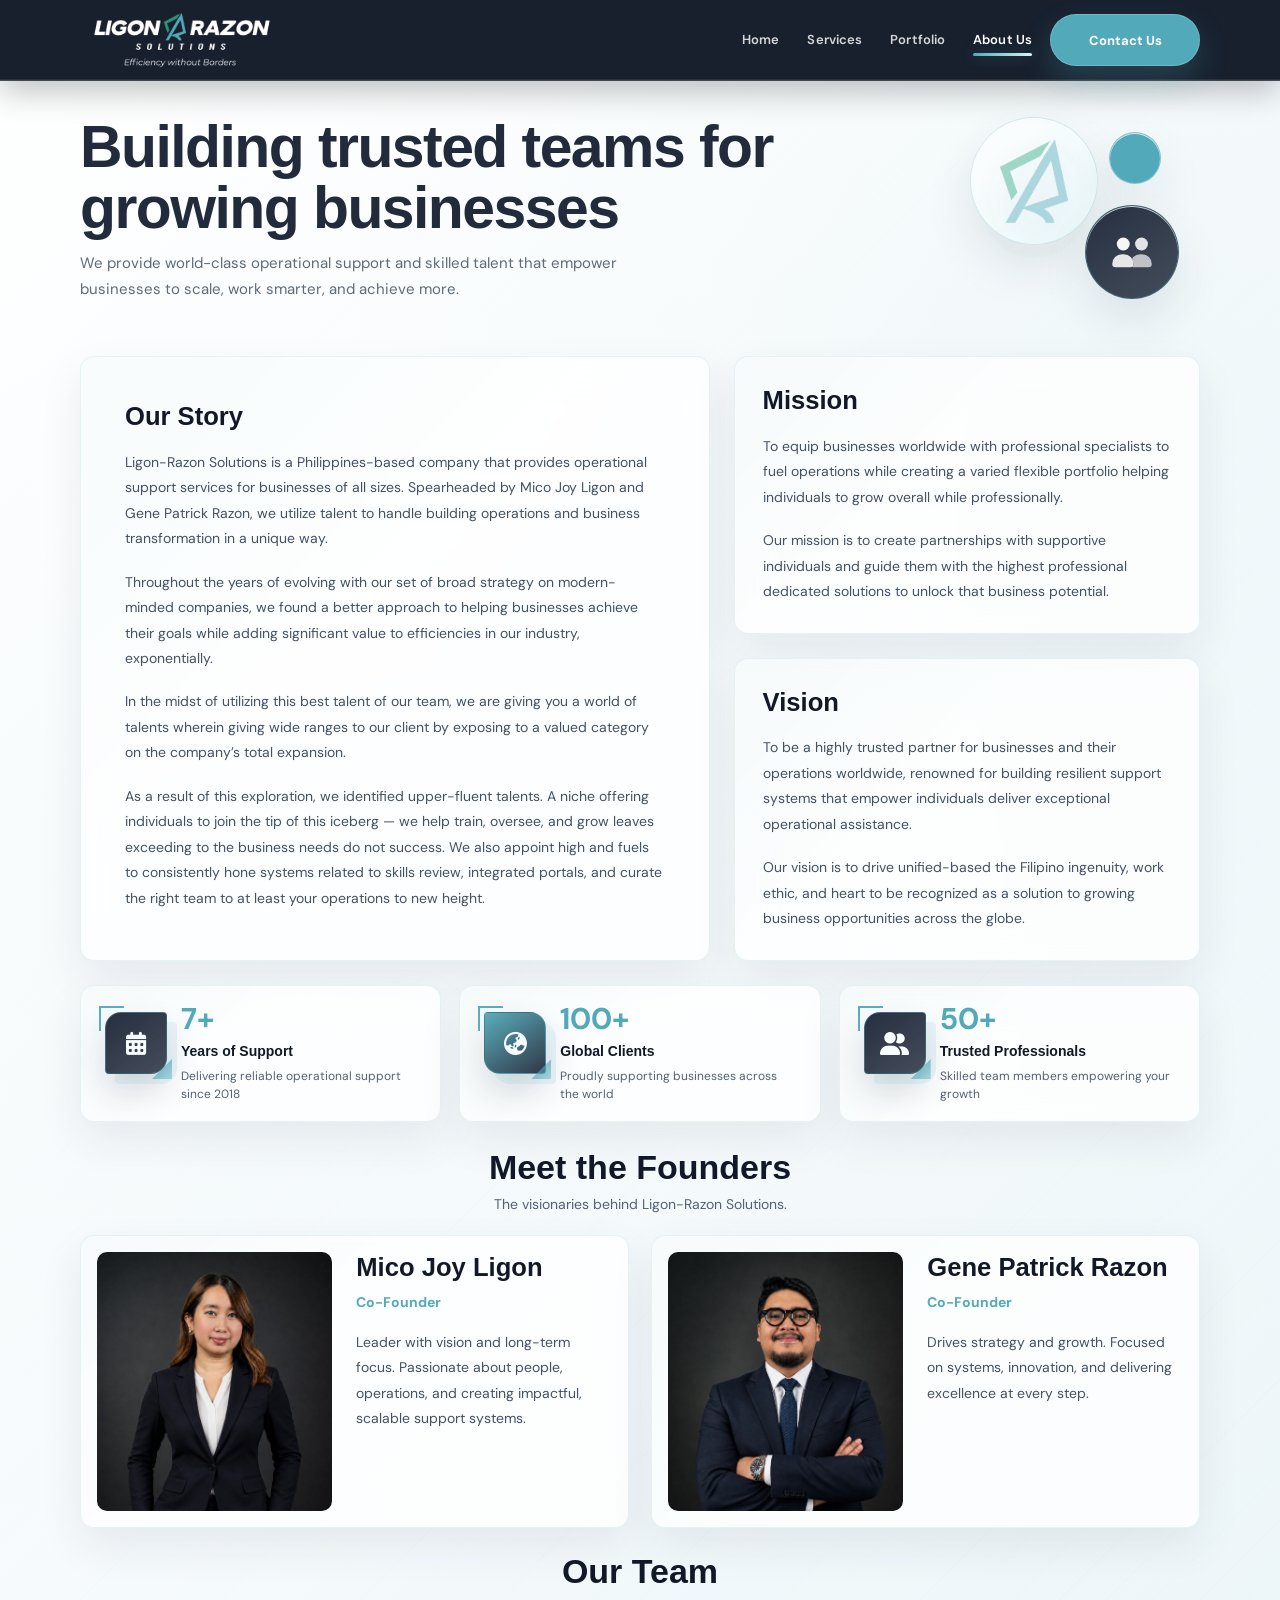
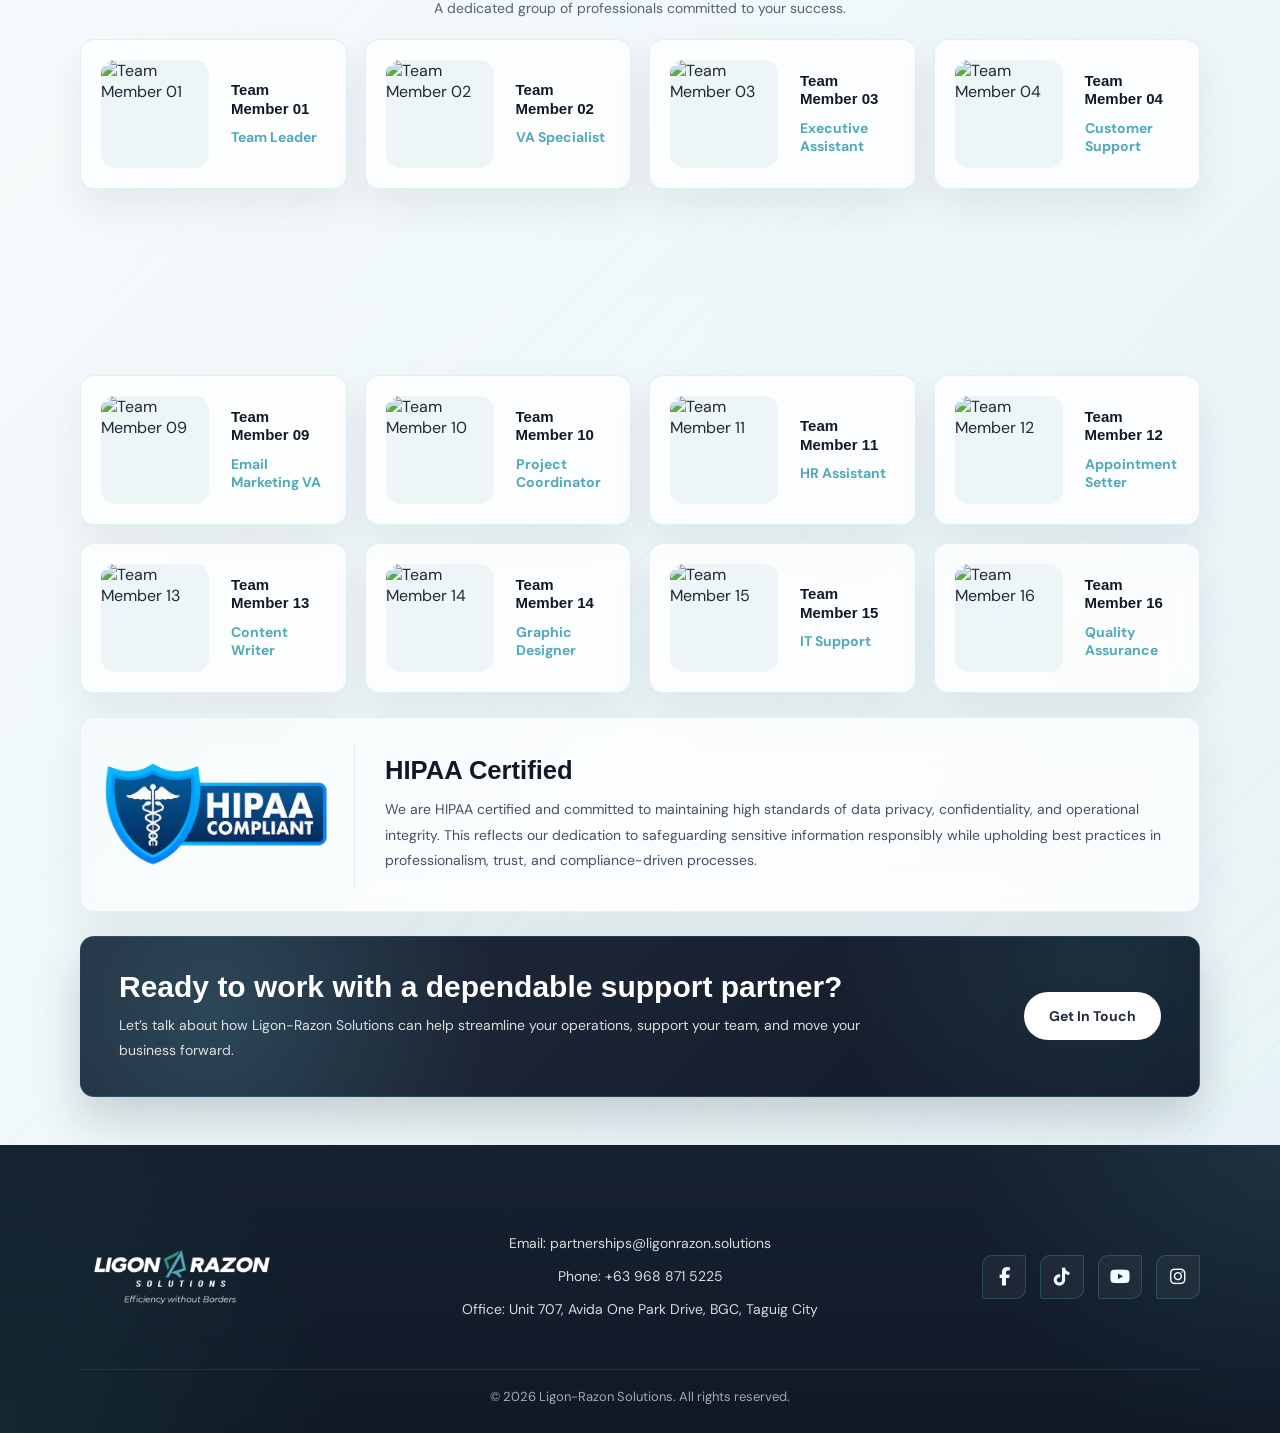
==== commit bb93ff0f: "Add files via upload" ====
--- a/about.html
+++ b/about.html
@@ -12,7 +12,10 @@
 <link rel="preconnect" href="https://fonts.googleapis.com">
 <link rel="preconnect" href="https://fonts.gstatic.com" crossorigin>
 <link rel="stylesheet" href="style.css">
-<link href="https://fonts.googleapis.com/css2?family=Poppins:wght@300;400;500;600;700&display=swap" rel="stylesheet">
+<link rel="preconnect" href="https://api.fontshare.com">
+<link rel="preconnect" href="https://cdn.fontshare.com" crossorigin>
+<link href="https://api.fontshare.com/v2/css?f[]=satoshi@400,500,600,700,800,900&display=swap" rel="stylesheet">
+<link href="https://fonts.googleapis.com/css2?family=DM+Sans:wght@300;400;500;600;700;800&display=swap" rel="stylesheet">
 <link rel="stylesheet" href="https://cdnjs.cloudflare.com/ajax/libs/font-awesome/6.4.0/css/all.min.css">
 </head>
 <body>
@@ -43,112 +46,283 @@
 
 <div class="nav-overlay" id="navOverlay"></div>
 
-<main class="page-shell">
-  <section class="section-space">
+<main class="page-shell about-redesign-page">
+  <section class="about-hero-redesign">
     <div class="container">
-
-      <div class="page-intro fade-up">
-        <span class="eyebrow">who we are</span>
-        <h1>Building trusted teams <span>for growing businesses</span></h1>
-      </div>
-
-      <div class="story-section glass-block fade-up">
-        <p><strong>About</strong></p>
-        <p>Ligon-Razon Solutions is a Philippines-based company that redefines operational support for businesses across the globe. Spearheaded by Mico Joy Ligon and Gene Patrick Razon, we utilize talent for team-building, operations, and business transformation in a unique way.</p>
-        <p>Throughout the years of working with US and UK-based startups and medium-sized companies, we found a better approach to helping businesses achieve their goals while also uplifting the best of Filipino talent. In our infancy stage, we simply referred skilled workers to trusted clients. However, we quickly learned that clients weren’t only seeking talent, but talent that upholds the values and approach the company is built upon.</p>
-        <p>As a result of this realization, we kick-started Ligon-Razon Solutions, where referring individuals is just the tip of the iceberg – we also train, oversee, and grow teams according to the unique needs of each business. We also recognize the need to understand your business inside and out, uncover untapped potential, and curate the right teams to elevate your operations to new heights.</p>
-      </div>
-
-      <div class="dual-grid">
-        <div class="info-card glass-card fade-up">
-          <h2>Mission</h2>
-          <p>To equip businesses worldwide with professional solutions to their operations while creating remote opportunities for talented individuals to grow and thrive professionally.</p>
-          <p>Our mission is to create partnerships with businesses worldwide and guide them with the right professional operational solutions to unlock their full business potential.</p>
-        </div>
-
-        <div class="info-card glass-card fade-up">
-          <h2>Vision</h2>
-          <p>To be a highly trusted partner for businesses and their operations worldwide, renowned for building and uplifting a skilled team of professionals to deliver customized operational excellence.</p>
-          <p>Our vision is to demonstrate that local Filipino ingenuity, work ethic, and heart can be recognized as a solution to growing business opportunities across the globe.</p>
-        </div>
-      </div>
-
-      <div class="section-heading fade-up">
-        <i class="fas fa-id-badge"></i> Meet the Founders
-      </div>
-
-      <div class="founders-grid">
-        <div class="person-card fade-up">
-          <div class="person-image">
+      <div class="about-hero-layout">
+        <div class="about-hero-copy fade-up">
+          <h1>Building trusted teams for <span>growing businesses</span></h1>
+          <p>We provide world-class operational support and skilled talent that empower businesses to scale, work smarter, and achieve more.</p>
+        </div>
+
+        <div class="inner-page-motion-art about-motion-art fade-up" aria-hidden="true">
+          <div class="motion-orb motion-logo-orb">
+            <img src="images/favicon.png" alt="">
+          </div>
+          <div class="motion-orb motion-icon-orb">
+            <span class="motion-about-symbol"></span>
+          </div>
+          <div class="motion-orb motion-small-orb"></div>
+        </div>
+      </div>
+
+      <div class="about-overview-grid">
+        <article class="about-story-card about-glass-panel fade-up">
+          <h2>Our Story</h2>
+          <p>Ligon-Razon Solutions is a Philippines-based company that provides operational support services for businesses of all sizes. Spearheaded by Mico Joy Ligon and Gene Patrick Razon, we utilize talent to handle building operations and business transformation in a unique way.</p>
+          <p>Throughout the years of evolving with our set of broad strategy on modern-minded companies, we found a better approach to helping businesses achieve their goals while adding significant value to efficiencies in our industry, exponentially.</p>
+          <p>In the midst of utilizing this best talent of our team, we are giving you a world of talents wherein giving wide ranges to our client by exposing to a valued category on the company’s total expansion.</p>
+          <p>As a result of this exploration, we identified upper-fluent talents. A niche offering individuals to join the tip of this iceberg — we help train, oversee, and grow leaves exceeding to the business needs do not success. We also appoint high and fuels to consistently hone systems related to skills review, integrated portals, and curate the right team to at least your operations to new height.</p>
+        </article>
+
+        <div class="about-side-stack">
+          <article class="about-mini-card about-glass-panel fade-up">
+            <div>
+              <h2>Mission</h2>
+              <p>To equip businesses worldwide with professional specialists to fuel operations while creating a varied flexible portfolio helping individuals to grow overall while professionally.</p>
+              <p>Our mission is to create partnerships with supportive individuals and guide them with the highest professional dedicated solutions to unlock that business potential.</p>
+            </div>
+          </article>
+
+          <article class="about-mini-card about-glass-panel fade-up">
+            <div>
+              <h2>Vision</h2>
+              <p>To be a highly trusted partner for businesses and their operations worldwide, renowned for building resilient support systems that empower individuals deliver exceptional operational assistance.</p>
+              <p>Our vision is to drive unified-based the Filipino ingenuity, work ethic, and heart to be recognized as a solution to growing business opportunities across the globe.</p>
+            </div>
+          </article>
+        </div>
+      </div>
+
+      <div class="about-stats-row">
+        <article class="about-stat-card about-glass-panel fade-up">
+          <div class="about-stat-mark about-stat-icon lrs-card-icon" aria-hidden="true"><i class="fas fa-calendar-days"></i></div>
+          <div>
+            <strong>7+</strong>
+            <h3>Years of Support</h3>
+            <p>Delivering reliable operational support since 2018</p>
+          </div>
+        </article>
+
+        <article class="about-stat-card about-glass-panel fade-up">
+          <div class="about-stat-mark about-stat-icon lrs-card-icon" aria-hidden="true"><i class="fas fa-earth-asia"></i></div>
+          <div>
+            <strong>100+</strong>
+            <h3>Global Clients</h3>
+            <p>Proudly supporting businesses across the world</p>
+          </div>
+        </article>
+
+        <article class="about-stat-card about-glass-panel fade-up">
+          <div class="about-stat-mark about-stat-icon lrs-card-icon" aria-hidden="true"><i class="fas fa-user-group"></i></div>
+          <div>
+            <strong>50+</strong>
+            <h3>Trusted Professionals</h3>
+            <p>Skilled team members empowering your growth</p>
+          </div>
+        </article>
+      </div>
+
+      <div class="about-section-title fade-up">
+        <h2>Meet the Founders</h2>
+        <p>The visionaries behind Ligon-Razon Solutions.</p>
+      </div>
+
+      <div class="about-founders-row">
+        <article class="about-founder-card about-glass-panel fade-up">
+          <div class="about-founder-photo">
             <img src="images/founder_01.jpg" alt="Mico Joy Ligon">
-            <span class="filename">founder_01.jpg</span>
-          </div>
-          <div class="person-info">
+          </div>
+          <div class="about-founder-copy">
             <h3>Mico Joy Ligon</h3>
-            <p>Co-Founder</p>
-          </div>
-        </div>
-
-        <div class="person-card fade-up">
-          <div class="person-image">
+            <p class="about-role">Co-Founder</p>
+            <p>Leader with vision and long-term focus. Passionate about people, operations, and creating impactful, scalable support systems.</p>
+          </div>
+        </article>
+
+        <article class="about-founder-card about-glass-panel fade-up">
+          <div class="about-founder-photo">
             <img src="images/founder_02.jpg" alt="Gene Patrick Razon">
-            <span class="filename">founder_02.jpg</span>
-          </div>
-          <div class="person-info">
+          </div>
+          <div class="about-founder-copy">
             <h3>Gene Patrick Razon</h3>
-            <p>Co-Founder</p>
-          </div>
-        </div>
-      </div>
-
-      <div class="section-heading fade-up">
-        <i class="fas fa-people-group"></i> Our Team
-      </div>
-
-      <div class="team-grid">
-        <div class="person-card fade-up"><div class="person-image"><img src="images/team_01.jpg" alt="Team Member 01"><span class="filename">team_01.jpg</span></div><div class="person-info"><h3>Team Member 01</h3><p>Title / Role</p></div></div>
-        <div class="person-card fade-up"><div class="person-image"><img src="images/team_02.jpg" alt="Team Member 02"><span class="filename">team_02.jpg</span></div><div class="person-info"><h3>Team Member 02</h3><p>Title / Role</p></div></div>
-        <div class="person-card fade-up"><div class="person-image"><img src="images/team_03.jpg" alt="Team Member 03"><span class="filename">team_03.jpg</span></div><div class="person-info"><h3>Team Member 03</h3><p>Title / Role</p></div></div>
-        <div class="person-card fade-up"><div class="person-image"><img src="images/team_04.jpg" alt="Team Member 04"><span class="filename">team_04.jpg</span></div><div class="person-info"><h3>Team Member 04</h3><p>Title / Role</p></div></div>
-        <div class="person-card fade-up"><div class="person-image"><img src="images/team_05.jpg" alt="Team Member 05"><span class="filename">team_05.jpg</span></div><div class="person-info"><h3>Team Member 05</h3><p>Title / Role</p></div></div>
-        <div class="person-card fade-up"><div class="person-image"><img src="images/team_06.jpg" alt="Team Member 06"><span class="filename">team_06.jpg</span></div><div class="person-info"><h3>Team Member 06</h3><p>Title / Role</p></div></div>
-        <div class="person-card fade-up"><div class="person-image"><img src="images/team_07.jpg" alt="Team Member 07"><span class="filename">team_07.jpg</span></div><div class="person-info"><h3>Team Member 07</h3><p>Title / Role</p></div></div>
-        <div class="person-card fade-up"><div class="person-image"><img src="images/team_08.jpg" alt="Team Member 08"><span class="filename">team_08.jpg</span></div><div class="person-info"><h3>Team Member 08</h3><p>Title / Role</p></div></div>
-        <div class="person-card fade-up"><div class="person-image"><img src="images/team_09.jpg" alt="Team Member 09"><span class="filename">team_09.jpg</span></div><div class="person-info"><h3>Team Member 09</h3><p>Title / Role</p></div></div>
-        <div class="person-card fade-up"><div class="person-image"><img src="images/team_10.jpg" alt="Team Member 10"><span class="filename">team_10.jpg</span></div><div class="person-info"><h3>Team Member 10</h3><p>Title / Role</p></div></div>
-        <div class="person-card fade-up"><div class="person-image"><img src="images/team_11.jpg" alt="Team Member 11"><span class="filename">team_11.jpg</span></div><div class="person-info"><h3>Team Member 11</h3><p>Title / Role</p></div></div>
-        <div class="person-card fade-up"><div class="person-image"><img src="images/team_12.jpg" alt="Team Member 12"><span class="filename">team_12.jpg</span></div><div class="person-info"><h3>Team Member 12</h3><p>Title / Role</p></div></div>
-        <div class="person-card fade-up"><div class="person-image"><img src="images/team_13.jpg" alt="Team Member 13"><span class="filename">team_13.jpg</span></div><div class="person-info"><h3>Team Member 13</h3><p>Title / Role</p></div></div>
-        <div class="person-card fade-up"><div class="person-image"><img src="images/team_14.jpg" alt="Team Member 14"><span class="filename">team_14.jpg</span></div><div class="person-info"><h3>Team Member 14</h3><p>Title / Role</p></div></div>
-      </div>
-
-      <div class="section-heading fade-up">
-        <i class="fas fa-certificate"></i> HIPAA Certified
-      </div>
-
-      <div class="hipaa-section glass-card fade-up">
-        <div class="hipaa-logo-box">
+            <p class="about-role">Co-Founder</p>
+            <p>Drives strategy and growth. Focused on systems, innovation, and delivering excellence at every step.</p>
+          </div>
+        </article>
+      </div>
+
+      <div class="about-section-title about-team-title fade-up">
+        <h2>Our Team</h2>
+        <p>A dedicated group of professionals committed to your success.</p>
+      </div>
+
+      <div class="about-team-grid">
+          <article class="about-team-card fade-up">
+            <div class="about-team-photo">
+              <img src="images/team_01.jpg" alt="Team Member 01">
+            </div>
+            <div class="about-team-info">
+              <h3>Team Member 01</h3>
+              <p>Team Leader</p>
+            </div>
+          </article>
+          <article class="about-team-card fade-up">
+            <div class="about-team-photo">
+              <img src="images/team_02.jpg" alt="Team Member 02">
+            </div>
+            <div class="about-team-info">
+              <h3>Team Member 02</h3>
+              <p>VA Specialist</p>
+            </div>
+          </article>
+          <article class="about-team-card fade-up">
+            <div class="about-team-photo">
+              <img src="images/team_03.jpg" alt="Team Member 03">
+            </div>
+            <div class="about-team-info">
+              <h3>Team Member 03</h3>
+              <p>Executive Assistant</p>
+            </div>
+          </article>
+          <article class="about-team-card fade-up">
+            <div class="about-team-photo">
+              <img src="images/team_04.jpg" alt="Team Member 04">
+            </div>
+            <div class="about-team-info">
+              <h3>Team Member 04</h3>
+              <p>Customer Support</p>
+            </div>
+          </article>
+          <article class="about-team-card fade-up">
+            <div class="about-team-photo">
+              <img src="images/team_05.jpg" alt="Team Member 05">
+            </div>
+            <div class="about-team-info">
+              <h3>Team Member 05</h3>
+              <p>Data Analyst</p>
+            </div>
+          </article>
+          <article class="about-team-card fade-up">
+            <div class="about-team-photo">
+              <img src="images/team_06.jpg" alt="Team Member 06">
+            </div>
+            <div class="about-team-info">
+              <h3>Team Member 06</h3>
+              <p>Bookkeeper</p>
+            </div>
+          </article>
+          <article class="about-team-card fade-up">
+            <div class="about-team-photo">
+              <img src="images/team_07.jpg" alt="Team Member 07">
+            </div>
+            <div class="about-team-info">
+              <h3>Team Member 07</h3>
+              <p>Social Media Manager</p>
+            </div>
+          </article>
+          <article class="about-team-card fade-up">
+            <div class="about-team-photo">
+              <img src="images/team_08.jpg" alt="Team Member 08">
+            </div>
+            <div class="about-team-info">
+              <h3>Team Member 08</h3>
+              <p>Lead Gen Specialist</p>
+            </div>
+          </article>
+          <article class="about-team-card fade-up">
+            <div class="about-team-photo">
+              <img src="images/team_09.jpg" alt="Team Member 09">
+            </div>
+            <div class="about-team-info">
+              <h3>Team Member 09</h3>
+              <p>Email Marketing VA</p>
+            </div>
+          </article>
+          <article class="about-team-card fade-up">
+            <div class="about-team-photo">
+              <img src="images/team_10.jpg" alt="Team Member 10">
+            </div>
+            <div class="about-team-info">
+              <h3>Team Member 10</h3>
+              <p>Project Coordinator</p>
+            </div>
+          </article>
+          <article class="about-team-card fade-up">
+            <div class="about-team-photo">
+              <img src="images/team_11.jpg" alt="Team Member 11">
+            </div>
+            <div class="about-team-info">
+              <h3>Team Member 11</h3>
+              <p>HR Assistant</p>
+            </div>
+          </article>
+          <article class="about-team-card fade-up">
+            <div class="about-team-photo">
+              <img src="images/team_12.jpg" alt="Team Member 12">
+            </div>
+            <div class="about-team-info">
+              <h3>Team Member 12</h3>
+              <p>Appointment Setter</p>
+            </div>
+          </article>
+          <article class="about-team-card fade-up">
+            <div class="about-team-photo">
+              <img src="images/team_13.jpg" alt="Team Member 13">
+            </div>
+            <div class="about-team-info">
+              <h3>Team Member 13</h3>
+              <p>Content Writer</p>
+            </div>
+          </article>
+          <article class="about-team-card fade-up">
+            <div class="about-team-photo">
+              <img src="images/team_14.jpg" alt="Team Member 14">
+            </div>
+            <div class="about-team-info">
+              <h3>Team Member 14</h3>
+              <p>Graphic Designer</p>
+            </div>
+          </article>
+          <article class="about-team-card fade-up">
+            <div class="about-team-photo">
+              <img src="images/team_15.jpg" alt="Team Member 15">
+            </div>
+            <div class="about-team-info">
+              <h3>Team Member 15</h3>
+              <p>IT Support</p>
+            </div>
+          </article>
+          <article class="about-team-card fade-up">
+            <div class="about-team-photo">
+              <img src="images/team_16.jpg" alt="Team Member 16">
+            </div>
+            <div class="about-team-info">
+              <h3>Team Member 16</h3>
+              <p>Quality Assurance</p>
+            </div>
+          </article>
+      </div>
+
+      <article class="about-hipaa-card about-glass-panel fade-up">
+        <div class="about-hipaa-logo">
           <img src="images/hipaa-logo.png" alt="HIPAA Certification Logo">
-          <span class="filename">hipaa-logo.png</span>
-        </div>
-        <div class="hipaa-content">
-          <h2>Committed to secure and compliant operations</h2>
-          <p>We are HIPAA certified and committed to maintaining high standards of data privacy, confidentiality, and operational integrity. This reflects our dedication to handling sensitive information responsibly while supporting businesses with professionalism, trust, and compliance-driven processes.</p>
-        </div>
-      </div>
-
-    </div>
-  </section>
-
-  <section class="cta-section">
-    <div class="container">
-      <div class="cta-card glass-card fade-up">
-        <h2>Ready to work with a dependable support partner?</h2>
-        <p>Let’s talk about how Ligon-Razon Solutions can help strengthen your operations, support your team, and move your business forward.</p>
-        <div class="cta-actions">
-          <a href="contact.html" class="cta-btn">Get in Touch</a>
-        </div>
-      </div>
+        </div>
+        <div class="about-hipaa-content">
+          <div class="about-hipaa-title">
+            <h2>HIPAA Certified</h2>
+          </div>
+          <p>We are HIPAA certified and committed to maintaining high standards of data privacy, confidentiality, and operational integrity. This reflects our dedication to safeguarding sensitive information responsibly while upholding best practices in professionalism, trust, and compliance-driven processes.</p>
+        </div>
+      </article>
+
+      <article class="about-cta-band fade-up">
+        <div>
+          <h2>Ready to work with a dependable support partner?</h2>
+          <p>Let’s talk about how Ligon-Razon Solutions can help streamline your operations, support your team, and move your business forward.</p>
+        </div>
+        <a href="contact.html" class="about-cta-btn">Get In Touch</a>
+      </article>
     </div>
   </section>
 </main>
--- a/style.css
+++ b/style.css
@@ -23,13 +23,17 @@
 
   --container: 1240px;
   --transition: 0.32s ease;
-}
+
+  --font-heading: 'Satoshi', sans-serif;
+  --font-body: 'DM Sans', sans-serif;
+}
+
 
 * {
   margin: 0;
   padding: 0;
   box-sizing: border-box;
-  font-family: 'Poppins', sans-serif;
+  font-family: var(--font-body);
 }
 
 html {
@@ -75,6 +79,35 @@
 input,
 textarea {
   font: inherit;
+}
+
+/* Website font system: Satoshi for headings, DM Sans for body */
+h1,
+h2,
+h3,
+h4,
+h5,
+h6,
+h1 span,
+h2 span,
+h3 span,
+h4 span,
+h5 span,
+h6 span {
+  font-family: var(--font-heading);
+}
+
+p,
+a,
+li,
+span,
+small,
+strong,
+label,
+button,
+input,
+textarea {
+  font-family: var(--font-body);
 }
 
 .page-shell {
@@ -6599,3 +6632,6637 @@
 body.home-redesign .lrs-primary-btn span {
   display: none !important;
 }
+
+
+/* =========================================================
+   ABOUT PAGE REDESIGN
+   - Homepage-aligned light/glass layout.
+   - Scoped to about-redesign-page only.
+========================================================= */
+.about-redesign-page {
+  background:
+    radial-gradient(circle at 84% 12%, rgba(82, 169, 185, 0.16), transparent 28%),
+    radial-gradient(circle at 16% 32%, rgba(82, 169, 185, 0.08), transparent 26%),
+    linear-gradient(180deg, #f8fcfd 0%, #f4f9fb 44%, #f8fcfd 100%);
+}
+
+.about-redesign-page::before,
+.about-redesign-page::after {
+  display: none;
+}
+
+.about-hero-redesign {
+  position: relative;
+  overflow: hidden;
+  padding: 132px 0 90px;
+}
+
+.about-hero-redesign::before {
+  content: "";
+  position: absolute;
+  inset: 0;
+  background:
+    linear-gradient(135deg, rgba(255,255,255,0.92) 0%, rgba(245,250,252,0.72) 45%, rgba(82,169,185,0.10) 100%),
+    repeating-linear-gradient(135deg, transparent 0 32px, rgba(82,169,185,0.045) 32px 33px);
+  pointer-events: none;
+}
+
+.about-hero-layout {
+  position: relative;
+  z-index: 2;
+  display: grid;
+  grid-template-columns: minmax(0, 1fr) minmax(300px, 0.8fr);
+  gap: clamp(32px, 5vw, 76px);
+  align-items: center;
+  min-height: 300px;
+  margin-bottom: 34px;
+}
+
+.about-hero-copy {
+  max-width: 760px;
+}
+
+.about-pill {
+  display: inline-flex;
+  align-items: center;
+  min-height: 34px;
+  padding: 0 18px;
+  margin-bottom: 22px;
+  border-radius: 999px;
+  color: #277f8c;
+  background: rgba(255, 255, 255, 0.78);
+  border: 1px solid rgba(82, 169, 185, 0.18);
+  box-shadow: 0 12px 28px rgba(34, 43, 60, 0.05);
+  font-size: 12px;
+  font-weight: 800;
+  letter-spacing: 2.4px;
+  text-transform: uppercase;
+}
+
+.about-hero-copy h1 {
+  max-width: 720px;
+  font-size: clamp(40px, 5vw, 64px);
+  line-height: 1.08;
+  letter-spacing: -1.8px;
+  color: #111827;
+  margin-bottom: 20px;
+}
+
+.about-hero-copy h1 span {
+  color: #2f9eaa;
+}
+
+.about-hero-copy p {
+  max-width: 650px;
+  color: #475569;
+  font-size: 17px;
+  line-height: 1.85;
+  margin-bottom: 26px;
+}
+
+.about-hero-btn,
+.about-cta-btn {
+  display: inline-flex;
+  align-items: center;
+  justify-content: center;
+  min-height: 48px;
+  padding: 0 24px;
+  border-radius: 999px;
+  text-decoration: none;
+  color: #ffffff;
+  background: #2e8ea0;
+  border: 1px solid rgba(82, 169, 185, 0.35);
+  box-shadow: 0 16px 30px rgba(82, 169, 185, 0.22);
+  font-size: 14px;
+  font-weight: 700;
+  transition: transform 0.28s ease, box-shadow 0.28s ease, background 0.28s ease;
+}
+
+.about-hero-btn::after,
+.about-cta-btn::after {
+  content: "→";
+  margin-left: 12px;
+  font-size: 16px;
+  line-height: 1;
+}
+
+.about-hero-btn:hover,
+.about-cta-btn:hover {
+  transform: translateY(-2px);
+  background: #327f93;
+  box-shadow: 0 18px 36px rgba(82, 169, 185, 0.28);
+}
+
+.about-hero-art {
+  position: relative;
+  min-height: 300px;
+}
+
+.about-art-line {
+  position: absolute;
+  inset: 0;
+  border-radius: 42px;
+  background:
+    radial-gradient(circle at 20% 44%, rgba(82,169,185,0.22) 0 2px, transparent 3px);
+  background-size: 18px 18px;
+  mask-image: linear-gradient(90deg, transparent 0%, black 34%, black 76%, transparent 100%);
+  opacity: 0.7;
+}
+
+.about-art-orb {
+  position: absolute;
+  border-radius: 50%;
+  background: linear-gradient(135deg, rgba(82,169,185,0.26), rgba(255,255,255,0.42));
+  border: 1px solid rgba(82,169,185,0.18);
+  box-shadow:
+    0 24px 60px rgba(34, 43, 60, 0.10),
+    inset 0 1px 0 rgba(255,255,255,0.68);
+  backdrop-filter: blur(14px);
+  -webkit-backdrop-filter: blur(14px);
+}
+
+.about-art-orb-large {
+  width: min(260px, 58vw);
+  height: min(260px, 58vw);
+  right: 0;
+  top: 0;
+}
+
+.about-art-orb-mid {
+  width: 158px;
+  height: 158px;
+  right: 184px;
+  top: 84px;
+  display: grid;
+  place-items: center;
+  background: #3198a6;
+  opacity: 0.92;
+}
+
+.about-art-orb-mid span {
+  width: 18px;
+  height: 18px;
+  display: inline-block;
+  position: relative;
+  margin: 0 2px;
+  border-radius: 50%;
+  background: rgba(255,255,255,0.92);
+}
+
+.about-art-orb-mid span::after {
+  content: "";
+  position: absolute;
+  left: 50%;
+  bottom: -16px;
+  width: 28px;
+  height: 16px;
+  border-radius: 16px 16px 4px 4px;
+  transform: translateX(-50%);
+  background: rgba(255,255,255,0.72);
+}
+
+.about-art-orb-small {
+  width: 108px;
+  height: 108px;
+  right: 136px;
+  top: 176px;
+  background: linear-gradient(135deg, rgba(255,255,255,0.92), rgba(226,243,247,0.78));
+}
+
+.about-art-logo {
+  position: absolute;
+  width: min(220px, 48%);
+  right: 58px;
+  top: 96px;
+  opacity: 0.18;
+  filter: drop-shadow(0 20px 40px rgba(34, 43, 60, 0.12));
+}
+
+.about-art-logo img {
+  width: 100%;
+  height: auto;
+}
+
+.about-overview-grid {
+  position: relative;
+  z-index: 2;
+  display: grid;
+  grid-template-columns: minmax(0, 1.35fr) minmax(310px, 1fr);
+  gap: 24px;
+}
+
+.about-side-stack {
+  display: grid;
+  gap: 24px;
+}
+
+.about-glass-panel {
+  position: relative;
+  overflow: hidden;
+  background: rgba(255,255,255,0.78);
+  border: 1px solid rgba(82, 169, 185, 0.14);
+  box-shadow: 0 18px 44px rgba(34, 43, 60, 0.08);
+  backdrop-filter: blur(18px);
+  -webkit-backdrop-filter: blur(18px);
+}
+
+.about-glass-panel::before {
+  content: "";
+  position: absolute;
+  inset: 0;
+  background: linear-gradient(135deg, rgba(82,169,185,0.045), transparent 44%);
+  pointer-events: none;
+}
+
+.about-story-card,
+.about-mini-card,
+.about-stat-card,
+.about-founder-card,
+.about-team-card,
+.about-hipaa-card {
+  border-radius: 14px;
+}
+
+.about-story-card {
+  padding: clamp(28px, 4vw, 44px);
+}
+
+.about-story-card h2,
+.about-mini-card h2,
+.about-hipaa-content h2 {
+  position: relative;
+  z-index: 1;
+  color: #111827;
+  font-size: clamp(24px, 2vw, 30px);
+  line-height: 1.2;
+  margin: 0 0 18px;
+}
+
+.about-section-line {
+  display: block;
+  width: 34px;
+  height: 3px;
+  margin: 0 0 16px;
+  background: #52a9b9;
+  border-radius: 999px;
+}
+
+.about-story-card p,
+.about-mini-card p,
+.about-founder-copy p,
+.about-hipaa-content p,
+.about-cta-band p {
+  position: relative;
+  z-index: 1;
+  color: #435163;
+  font-size: 14px;
+  line-height: 1.82;
+}
+
+.about-story-card p + p,
+.about-mini-card p + p {
+  margin-top: 18px;
+}
+
+.about-mini-card {
+  display: grid;
+  grid-template-columns: 54px 1fr;
+  gap: 18px;
+  padding: 28px;
+}
+
+.about-custom-icon,
+.about-stat-mark,
+.about-cta-icon,
+.about-shield-mark {
+  position: relative;
+  display: inline-flex;
+  flex-shrink: 0;
+  background: rgba(82, 169, 185, 0.10);
+  border: 1px solid rgba(82, 169, 185, 0.16);
+}
+
+.about-custom-icon {
+  width: 48px;
+  height: 48px;
+  border-radius: 50%;
+}
+
+.about-icon-target::before,
+.about-icon-target::after {
+  content: "";
+  position: absolute;
+  border-radius: 50%;
+  inset: 13px;
+  border: 3px solid #2e8ea0;
+}
+
+.about-icon-target::after {
+  inset: 21px;
+  background: #52a9b9;
+}
+
+.about-icon-target span {
+  position: absolute;
+  left: 50%;
+  top: 7px;
+  width: 3px;
+  height: 34px;
+  transform: translateX(-50%);
+  background: #52a9b9;
+  border-radius: 999px;
+}
+
+.about-icon-eye::before {
+  content: "";
+  position: absolute;
+  left: 10px;
+  right: 10px;
+  top: 17px;
+  height: 14px;
+  border: 3px solid #2e8ea0;
+  border-radius: 50% / 70%;
+}
+
+.about-icon-eye span {
+  position: absolute;
+  left: 20px;
+  top: 20px;
+  width: 8px;
+  height: 8px;
+  background: #52a9b9;
+  border-radius: 50%;
+}
+
+.about-stats-row {
+  position: relative;
+  z-index: 2;
+  display: grid;
+  grid-template-columns: repeat(3, minmax(0, 1fr));
+  gap: 18px;
+  margin: 24px 0 26px;
+}
+
+.about-stat-card {
+  display: grid;
+  grid-template-columns: 58px 1fr;
+  gap: 18px;
+  align-items: center;
+  padding: 18px 24px;
+}
+
+.about-stat-card strong {
+  display: block;
+  color: #2e8ea0;
+  font-size: 30px;
+  line-height: 1;
+  margin-bottom: 8px;
+}
+
+.about-stat-card h3 {
+  color: #111827;
+  font-size: 14px;
+  line-height: 1.3;
+  margin-bottom: 7px;
+}
+
+.about-stat-card p {
+  color: #536174;
+  font-size: 12px;
+  line-height: 1.5;
+}
+
+.about-stat-mark {
+  width: 54px;
+  height: 54px;
+  border-radius: 18px;
+}
+
+.about-mark-calendar::before {
+  content: "";
+  position: absolute;
+  left: 13px;
+  top: 15px;
+  width: 28px;
+  height: 25px;
+  border: 3px solid #2e8ea0;
+  border-radius: 5px;
+}
+
+.about-mark-calendar::after {
+  content: "";
+  position: absolute;
+  left: 18px;
+  top: 11px;
+  width: 18px;
+  height: 7px;
+  border-left: 3px solid #52a9b9;
+  border-right: 3px solid #52a9b9;
+}
+
+.about-mark-globe::before {
+  content: "";
+  position: absolute;
+  inset: 12px;
+  border: 3px solid #2e8ea0;
+  border-radius: 50%;
+}
+
+.about-mark-globe::after {
+  content: "";
+  position: absolute;
+  left: 26px;
+  top: 11px;
+  width: 3px;
+  height: 32px;
+  background: #52a9b9;
+  box-shadow: -10px 15px 0 -1px #52a9b9, 10px 15px 0 -1px #52a9b9;
+}
+
+.about-mark-people::before,
+.about-mark-people::after {
+  content: "";
+  position: absolute;
+  border-radius: 50%;
+  background: #2e8ea0;
+}
+
+.about-mark-people::before {
+  width: 16px;
+  height: 16px;
+  left: 14px;
+  top: 14px;
+  box-shadow: 17px 4px 0 -2px #52a9b9;
+}
+
+.about-mark-people::after {
+  left: 11px;
+  bottom: 13px;
+  width: 34px;
+  height: 15px;
+  border-radius: 18px 18px 6px 6px;
+  background: transparent;
+  border: 3px solid #2e8ea0;
+}
+
+.about-section-title {
+  position: relative;
+  z-index: 2;
+  text-align: center;
+  margin: 24px auto 22px;
+}
+
+.about-section-title h2 {
+  color: #111827;
+  font-size: clamp(26px, 3vw, 34px);
+  line-height: 1.15;
+  margin-bottom: 8px;
+}
+
+.about-section-title p {
+  color: #536174;
+  font-size: 14px;
+}
+
+.about-founders-row {
+  position: relative;
+  z-index: 2;
+  display: grid;
+  grid-template-columns: repeat(2, minmax(0, 1fr));
+  gap: 22px;
+  margin-bottom: 24px;
+}
+
+.about-founder-card {
+  display: grid;
+  grid-template-columns: minmax(160px, 0.92fr) 1fr;
+  gap: 24px;
+  padding: 16px;
+  align-items: center;
+}
+
+.about-founder-photo {
+  overflow: hidden;
+  border-radius: 10px;
+  background: #eef5f7;
+  aspect-ratio: 1 / 1.1;
+}
+
+.about-founder-photo img {
+  width: 100%;
+  height: 100%;
+  object-fit: cover;
+}
+
+.about-founder-copy h3 {
+  color: #111827;
+  font-size: clamp(20px, 2vw, 26px);
+  line-height: 1.2;
+  margin-bottom: 8px;
+}
+
+.about-role {
+  color: #2e8ea0 !important;
+  font-weight: 700;
+  margin-bottom: 14px;
+}
+
+.about-social-pills {
+  display: flex;
+  gap: 10px;
+  margin-top: 18px;
+}
+
+.about-social-pills span {
+  width: 30px;
+  height: 30px;
+  display: inline-flex;
+  align-items: center;
+  justify-content: center;
+  border-radius: 50%;
+  color: #222b3c;
+  background: rgba(255,255,255,0.82);
+  border: 1px solid rgba(82,169,185,0.16);
+  box-shadow: 0 8px 18px rgba(34,43,60,0.08);
+  font-size: 12px;
+  font-weight: 800;
+  letter-spacing: -0.4px;
+}
+
+.about-team-title {
+  margin-top: 8px;
+}
+
+.about-team-grid {
+  position: relative;
+  z-index: 2;
+  display: grid;
+  grid-template-columns: repeat(4, minmax(0, 1fr));
+  gap: 14px;
+  margin-bottom: 24px;
+}
+
+.about-team-card {
+  display: grid;
+  grid-template-columns: 58px 1fr;
+  gap: 14px;
+  align-items: center;
+  min-height: 84px;
+  padding: 14px;
+  background: rgba(255,255,255,0.78);
+  border: 1px solid rgba(82, 169, 185, 0.13);
+  box-shadow: 0 14px 32px rgba(34, 43, 60, 0.07);
+  backdrop-filter: blur(16px);
+  -webkit-backdrop-filter: blur(16px);
+}
+
+.about-team-photo {
+  width: 58px;
+  height: 58px;
+  border-radius: 12px;
+  overflow: hidden;
+  background: #eef5f7;
+}
+
+.about-team-photo img {
+  width: 100%;
+  height: 100%;
+  object-fit: cover;
+}
+
+.about-team-info h3 {
+  color: #111827;
+  font-size: 13px;
+  line-height: 1.25;
+  margin-bottom: 7px;
+}
+
+.about-team-info p {
+  color: #2e8ea0;
+  font-size: 12px;
+  line-height: 1.3;
+  font-weight: 700;
+}
+
+.about-hipaa-card {
+  position: relative;
+  z-index: 2;
+  display: grid;
+  grid-template-columns: 250px 1fr;
+  gap: 30px;
+  align-items: center;
+  padding: 24px;
+  margin-bottom: 24px;
+}
+
+.about-hipaa-logo {
+  display: flex;
+  align-items: center;
+  justify-content: center;
+  min-height: 145px;
+  border-right: 1px solid rgba(82, 169, 185, 0.16);
+  padding-right: 26px;
+}
+
+.about-hipaa-logo img {
+  max-width: 210px;
+  max-height: 120px;
+  object-fit: contain;
+}
+
+.about-hipaa-title {
+  display: flex;
+  align-items: center;
+  gap: 12px;
+  margin-bottom: 12px;
+}
+
+.about-hipaa-title h2 {
+  margin: 0;
+}
+
+.about-shield-mark {
+  width: 28px;
+  height: 32px;
+  border-radius: 14px 14px 18px 18px;
+  background: #2e8ea0;
+  border: none;
+  clip-path: polygon(50% 0, 92% 14%, 84% 72%, 50% 100%, 16% 72%, 8% 14%);
+}
+
+.about-shield-mark::after {
+  content: "";
+  position: absolute;
+  left: 8px;
+  top: 9px;
+  width: 12px;
+  height: 7px;
+  border-left: 3px solid #ffffff;
+  border-bottom: 3px solid #ffffff;
+  transform: rotate(-45deg);
+}
+
+.about-cta-band {
+  position: relative;
+  z-index: 2;
+  display: grid;
+  grid-template-columns: 92px 1fr auto;
+  gap: 24px;
+  align-items: center;
+  padding: 32px 38px;
+  overflow: hidden;
+  border-radius: 14px;
+  color: #ffffff;
+  background:
+    radial-gradient(circle at 8% 50%, rgba(255,255,255,0.16), transparent 20%),
+    radial-gradient(circle at 100% 12%, rgba(255,255,255,0.10), transparent 28%),
+    linear-gradient(135deg, #247f91 0%, #1f8794 46%, #222b3c 100%);
+  box-shadow: 0 20px 44px rgba(34,43,60,0.15);
+}
+
+.about-cta-band::before {
+  content: "";
+  position: absolute;
+  inset: 0;
+  background:
+    radial-gradient(circle at 5% 18%, rgba(255,255,255,0.16) 0 2px, transparent 3px);
+  background-size: 16px 16px;
+  opacity: 0.22;
+  pointer-events: none;
+}
+
+.about-cta-icon {
+  width: 70px;
+  height: 70px;
+  border-radius: 50%;
+  background: rgba(255,255,255,0.16);
+  border: 1px solid rgba(255,255,255,0.18);
+}
+
+.about-cta-icon::before {
+  content: "";
+  position: absolute;
+  left: 25px;
+  top: 17px;
+  width: 20px;
+  height: 20px;
+  border-radius: 50%;
+  background: #ffffff;
+}
+
+.about-cta-icon::after {
+  content: "";
+  position: absolute;
+  left: 18px;
+  bottom: 16px;
+  width: 34px;
+  height: 18px;
+  border-radius: 18px 18px 8px 8px;
+  background: rgba(255,255,255,0.76);
+}
+
+.about-cta-band h2 {
+  position: relative;
+  z-index: 1;
+  font-size: clamp(22px, 2.4vw, 30px);
+  line-height: 1.2;
+  margin-bottom: 8px;
+}
+
+.about-cta-band p {
+  color: rgba(255,255,255,0.84);
+  max-width: 760px;
+}
+
+.about-cta-btn {
+  position: relative;
+  z-index: 1;
+  background: #ffffff;
+  color: #247f91;
+  box-shadow: 0 12px 28px rgba(0,0,0,0.12);
+  white-space: nowrap;
+}
+
+.about-cta-btn:hover {
+  background: #f4fbfc;
+  color: #222b3c;
+}
+
+@media (max-width: 1100px) {
+  .about-hero-layout,
+  .about-overview-grid,
+  .about-founders-row {
+    grid-template-columns: 1fr;
+  }
+
+  .about-hero-art {
+    min-height: 260px;
+    max-width: 560px;
+    margin: 0 auto;
+    width: 100%;
+  }
+
+  .about-art-orb-large {
+    right: 12%;
+  }
+
+  .about-art-orb-mid {
+    right: 42%;
+  }
+
+  .about-art-orb-small {
+    right: 30%;
+  }
+
+  .about-team-grid {
+    grid-template-columns: repeat(3, minmax(0, 1fr));
+  }
+
+  .about-hipaa-card {
+    grid-template-columns: 190px 1fr;
+  }
+}
+
+@media (max-width: 800px) {
+  .about-hero-redesign {
+    padding: 112px 0 76px;
+  }
+
+  .about-stats-row,
+  .about-team-grid {
+    grid-template-columns: repeat(2, minmax(0, 1fr));
+  }
+
+  .about-founder-card {
+    grid-template-columns: 1fr;
+  }
+
+  .about-founder-photo {
+    max-height: 340px;
+  }
+
+  .about-hipaa-card {
+    grid-template-columns: 1fr;
+  }
+
+  .about-hipaa-logo {
+    border-right: 0;
+    border-bottom: 1px solid rgba(82, 169, 185, 0.16);
+    padding: 0 0 22px;
+  }
+
+  .about-cta-band {
+    grid-template-columns: 1fr;
+    text-align: left;
+  }
+
+  .about-cta-btn {
+    justify-self: start;
+  }
+}
+
+@media (max-width: 560px) {
+  .about-hero-redesign {
+    padding: 104px 0 68px;
+  }
+
+  .about-hero-copy h1 {
+    font-size: clamp(34px, 10vw, 44px);
+  }
+
+  .about-overview-grid {
+    gap: 18px;
+  }
+
+  .about-side-stack {
+    gap: 18px;
+  }
+
+  .about-story-card,
+  .about-mini-card {
+    padding: 22px;
+  }
+
+  .about-mini-card,
+  .about-stat-card,
+  .about-team-card {
+    grid-template-columns: 1fr;
+  }
+
+  .about-stats-row,
+  .about-team-grid {
+    grid-template-columns: 1fr;
+  }
+
+  .about-team-card {
+    display: flex;
+  }
+
+  .about-cta-band {
+    padding: 28px 22px;
+  }
+
+  .about-cta-btn {
+    width: 100%;
+  }
+
+  .about-art-orb-large {
+    width: 210px;
+    height: 210px;
+    right: 0;
+  }
+
+  .about-art-orb-mid {
+    width: 128px;
+    height: 128px;
+    right: 42%;
+  }
+
+  .about-art-orb-small {
+    width: 92px;
+    height: 92px;
+    right: 23%;
+  }
+}
+
+/* =========================================================
+   ABOUT PAGE REFINEMENTS
+   - Places the favicon logo cleanly inside the large upper-right circle.
+   - Fixes the small people mark so the two figures sit beside each other.
+   - Matches About page accent styles with the homepage brand direction.
+   - Removes founder social pills and button arrows.
+   - Makes team member cards larger.
+========================================================= */
+.about-redesign-page {
+  --about-navy: #222b3c;
+  --about-teal: #52a9b9;
+  --about-teal-soft: rgba(82, 169, 185, 0.14);
+  --about-line: rgba(82, 169, 185, 0.22);
+}
+
+.about-hero-copy h1 span,
+.about-role,
+.about-team-info p,
+.about-stat-card strong {
+  color: var(--about-teal) !important;
+}
+
+.about-pill {
+  color: #3f8f9e !important;
+  border-color: rgba(82, 169, 185, 0.20) !important;
+}
+
+.about-section-line {
+  background: var(--about-teal) !important;
+}
+
+.about-hero-btn,
+.about-cta-btn {
+  background: var(--about-teal) !important;
+  color: #ffffff !important;
+  border: 1px solid rgba(82, 169, 185, 0.38) !important;
+  box-shadow: 0 14px 28px rgba(34, 43, 60, 0.12) !important;
+}
+
+.about-hero-btn::after,
+.about-cta-btn::after {
+  display: none !important;
+  content: none !important;
+}
+
+.about-hero-btn:hover,
+.about-cta-btn:hover {
+  background: #478f9e !important;
+  color: #ffffff !important;
+  box-shadow: 0 18px 34px rgba(34, 43, 60, 0.16) !important;
+}
+
+.about-hero-art {
+  isolation: isolate;
+}
+
+.about-art-orb {
+  border-color: rgba(82, 169, 185, 0.22) !important;
+}
+
+.about-art-orb-large {
+  width: clamp(240px, 25vw, 310px) !important;
+  height: clamp(240px, 25vw, 310px) !important;
+  right: 0 !important;
+  top: 0 !important;
+  z-index: 1;
+  background:
+    radial-gradient(circle at 68% 66%, rgba(34, 43, 60, 0.08), transparent 42%),
+    linear-gradient(135deg, rgba(82, 169, 185, 0.36), rgba(255, 255, 255, 0.52)) !important;
+}
+
+.about-art-logo {
+  width: clamp(145px, 16vw, 205px) !important;
+  right: clamp(42px, 4.4vw, 58px) !important;
+  top: clamp(42px, 4.4vw, 58px) !important;
+  opacity: 0.58 !important;
+  z-index: 4 !important;
+  filter: drop-shadow(0 20px 38px rgba(34, 43, 60, 0.16)) !important;
+}
+
+.about-art-logo img {
+  width: 100% !important;
+  height: auto !important;
+}
+
+.about-art-orb-mid {
+  display: flex !important;
+  align-items: center !important;
+  justify-content: center !important;
+  gap: 16px !important;
+  background: var(--about-teal) !important;
+  z-index: 3;
+}
+
+.about-art-orb-mid span {
+  flex: 0 0 auto !important;
+  margin: 0 !important;
+  width: 17px !important;
+  height: 17px !important;
+  background: rgba(255, 255, 255, 0.94) !important;
+}
+
+.about-art-orb-mid span::after {
+  width: 26px !important;
+  height: 15px !important;
+  bottom: -15px !important;
+  background: rgba(255, 255, 255, 0.76) !important;
+}
+
+.about-art-orb-small {
+  z-index: 2;
+}
+
+.about-custom-icon,
+.about-stat-mark,
+.about-shield-mark {
+  background: rgba(82, 169, 185, 0.10) !important;
+  border: 1px solid rgba(82, 169, 185, 0.20) !important;
+  box-shadow: inset 0 1px 0 rgba(255,255,255,0.64), 0 10px 22px rgba(34,43,60,0.06) !important;
+}
+
+.about-icon-target::before,
+.about-icon-eye::before,
+.about-mark-calendar::before,
+.about-mark-globe::before,
+.about-mark-people::after {
+  border-color: var(--about-navy) !important;
+}
+
+.about-icon-target::after,
+.about-icon-target span,
+.about-icon-eye span,
+.about-mark-calendar::after,
+.about-mark-globe::after,
+.about-mark-people::before {
+  background: var(--about-teal) !important;
+}
+
+.about-mark-calendar::after {
+  border-left-color: var(--about-teal) !important;
+  border-right-color: var(--about-teal) !important;
+}
+
+.about-mark-people::before {
+  box-shadow: 17px 4px 0 -2px var(--about-navy) !important;
+}
+
+.about-shield-mark {
+  background: var(--about-teal) !important;
+  border: none !important;
+}
+
+.about-social-pills {
+  display: none !important;
+}
+
+.about-team-grid {
+  grid-template-columns: repeat(4, minmax(0, 1fr)) !important;
+  gap: 18px !important;
+}
+
+.about-team-card {
+  grid-template-columns: 108px 1fr !important;
+  gap: 22px !important;
+  min-height: 148px !important;
+  padding: 20px !important;
+  border-color: rgba(82, 169, 185, 0.16) !important;
+  box-shadow: 0 18px 38px rgba(34, 43, 60, 0.08) !important;
+}
+
+.about-team-photo {
+  width: 108px !important;
+  height: 108px !important;
+  border-radius: 14px !important;
+}
+
+.about-team-info h3 {
+  font-size: 15px !important;
+  margin-bottom: 10px !important;
+}
+
+.about-team-info p {
+  font-size: 14px !important;
+}
+
+.about-cta-band {
+  color: #ffffff !important;
+  background:
+    radial-gradient(circle at 12% 48%, rgba(82, 169, 185, 0.24), transparent 28%),
+    radial-gradient(circle at 92% 18%, rgba(82, 169, 185, 0.14), transparent 26%),
+    linear-gradient(135deg, #222b3c 0%, #1a2333 48%, #111827 100%) !important;
+  border: 1px solid rgba(82, 169, 185, 0.20) !important;
+  box-shadow: 0 22px 46px rgba(34, 43, 60, 0.20) !important;
+}
+
+.about-cta-band::before {
+  background:
+    radial-gradient(circle at 5% 18%, rgba(82, 169, 185, 0.20) 0 2px, transparent 3px) !important;
+  opacity: 0.32 !important;
+}
+
+.about-cta-icon {
+  width: 72px !important;
+  height: 72px !important;
+  border-radius: 24px !important;
+  background: rgba(82, 169, 185, 0.14) !important;
+  border: 1px solid rgba(82, 169, 185, 0.28) !important;
+}
+
+.about-cta-icon::before {
+  content: "" !important;
+  position: absolute !important;
+  left: 17px !important;
+  right: 17px !important;
+  top: 34px !important;
+  height: 3px !important;
+  border-radius: 999px !important;
+  background: rgba(255,255,255,0.84) !important;
+}
+
+.about-cta-icon::after {
+  content: "" !important;
+  position: absolute !important;
+  left: 15px !important;
+  top: 27px !important;
+  width: 14px !important;
+  height: 14px !important;
+  border-radius: 50% !important;
+  background: #ffffff !important;
+  box-shadow: 21px -11px 0 0 rgba(255,255,255,0.88), 42px 8px 0 0 rgba(255,255,255,0.70) !important;
+}
+
+.about-cta-btn {
+  background: #ffffff !important;
+  color: #222b3c !important;
+  border-color: rgba(255,255,255,0.28) !important;
+}
+
+.about-cta-btn:hover {
+  background: #edf8fa !important;
+  color: #222b3c !important;
+}
+
+@media (max-width: 1100px) {
+  .about-art-logo {
+    right: clamp(34px, 5vw, 52px) !important;
+    top: clamp(34px, 5vw, 52px) !important;
+  }
+
+  .about-team-grid {
+    grid-template-columns: repeat(2, minmax(0, 1fr)) !important;
+  }
+}
+
+@media (max-width: 700px) {
+  .about-art-logo {
+    width: 145px !important;
+    right: 38px !important;
+    top: 38px !important;
+  }
+
+  .about-art-orb-mid {
+    gap: 12px !important;
+  }
+
+  .about-team-grid {
+    grid-template-columns: 1fr !important;
+  }
+
+  .about-team-card {
+    grid-template-columns: 96px 1fr !important;
+    min-height: 132px !important;
+    padding: 18px !important;
+  }
+
+  .about-team-photo {
+    width: 96px !important;
+    height: 96px !important;
+  }
+}
+
+@media (max-width: 520px) {
+  .about-team-card {
+    grid-template-columns: 88px 1fr !important;
+    gap: 18px !important;
+  }
+
+  .about-team-photo {
+    width: 88px !important;
+    height: 88px !important;
+  }
+}
+
+/* =========================================================
+   ABOUT HERO ART + ICON CLEANUP FIX
+   - Centers favicon logo inside the large top-right circle.
+   - Centers the two people marks inside their assigned circle.
+   - Moves the smallest circle to the bottom of the large circle with a 50% overlap.
+   - Removes layout space for Mission/Vision/HIPAA title icons.
+========================================================= */
+.about-hero-art {
+  --about-orb-large-size: clamp(240px, 25vw, 310px);
+  --about-logo-size: clamp(118px, 12vw, 160px);
+  --about-orb-small-size: clamp(96px, 9vw, 116px);
+}
+
+.about-art-orb-large {
+  width: var(--about-orb-large-size) !important;
+  height: var(--about-orb-large-size) !important;
+  right: 0 !important;
+  top: 0 !important;
+}
+
+.about-art-logo {
+  width: var(--about-logo-size) !important;
+  height: var(--about-logo-size) !important;
+  right: calc((var(--about-orb-large-size) - var(--about-logo-size)) / 2) !important;
+  top: calc((var(--about-orb-large-size) - var(--about-logo-size)) / 2) !important;
+  display: grid !important;
+  place-items: center !important;
+  opacity: 0.66 !important;
+  z-index: 4 !important;
+}
+
+.about-art-logo img {
+  width: 100% !important;
+  height: 100% !important;
+  object-fit: contain !important;
+}
+
+.about-art-orb-mid {
+  display: flex !important;
+  align-items: center !important;
+  justify-content: center !important;
+  gap: 24px !important;
+  padding: 0 !important;
+}
+
+.about-art-orb-mid span {
+  position: relative !important;
+  flex: 0 0 auto !important;
+  display: block !important;
+  margin: 0 !important;
+  transform: translateY(-8px) !important;
+}
+
+.about-art-orb-mid span::after {
+  left: 50% !important;
+  transform: translateX(-50%) !important;
+}
+
+.about-art-orb-small {
+  width: var(--about-orb-small-size) !important;
+  height: var(--about-orb-small-size) !important;
+  right: calc(var(--about-orb-large-size) * 0.18) !important;
+  top: calc(var(--about-orb-large-size) - (var(--about-orb-small-size) / 2)) !important;
+  z-index: 2 !important;
+}
+
+.about-mini-card {
+  grid-template-columns: 1fr !important;
+}
+
+.about-mini-card .about-custom-icon {
+  display: none !important;
+}
+
+.about-hipaa-title {
+  gap: 0 !important;
+}
+
+.about-hipaa-title .about-shield-mark {
+  display: none !important;
+}
+
+@media (max-width: 1100px) {
+  .about-hero-art {
+    --about-orb-large-size: clamp(230px, 32vw, 292px);
+    --about-logo-size: clamp(110px, 16vw, 148px);
+    --about-orb-small-size: clamp(88px, 12vw, 108px);
+  }
+}
+
+@media (max-width: 700px) {
+  .about-hero-art {
+    --about-orb-large-size: 240px;
+    --about-logo-size: 118px;
+    --about-orb-small-size: 92px;
+  }
+
+  .about-art-orb-mid {
+    gap: 20px !important;
+  }
+}
+
+
+/* =========================================================
+   ABOUT HERO CIRCLES BOUNCE UPDATE
+   - Makes the three upper-right hero circles move up and down.
+   - Each circle uses a different speed so the motion does not look synchronized.
+   - The logo moves with the large circle so it stays centered inside it.
+========================================================= */
+.about-redesign-page .about-art-orb-large,
+.about-redesign-page .about-art-logo {
+  animation: aboutLargeCircleFloat 4.2s ease-in-out infinite !important;
+  will-change: transform;
+}
+
+.about-redesign-page .about-art-orb-mid {
+  animation: aboutMidCircleFloat 3.55s ease-in-out infinite !important;
+  will-change: transform;
+}
+
+.about-redesign-page .about-art-orb-small {
+  animation: aboutSmallCircleFloat 4.85s ease-in-out infinite !important;
+  will-change: transform;
+}
+
+@keyframes aboutLargeCircleFloat {
+  0%, 100% {
+    transform: translateY(0);
+  }
+
+  50% {
+    transform: translateY(-18px);
+  }
+}
+
+@keyframes aboutMidCircleFloat {
+  0%, 100% {
+    transform: translateY(0);
+  }
+
+  50% {
+    transform: translateY(14px);
+  }
+}
+
+@keyframes aboutSmallCircleFloat {
+  0%, 100% {
+    transform: translateY(0);
+  }
+
+  50% {
+    transform: translateY(-12px);
+  }
+}
+
+@media (max-width: 700px) {
+  .about-redesign-page .about-art-orb-large,
+  .about-redesign-page .about-art-logo {
+    animation-duration: 4.65s !important;
+  }
+
+  .about-redesign-page .about-art-orb-mid {
+    animation-duration: 3.95s !important;
+  }
+
+  .about-redesign-page .about-art-orb-small {
+    animation-duration: 5.2s !important;
+  }
+}
+
+@media (prefers-reduced-motion: reduce) {
+  .about-redesign-page .about-art-orb-large,
+  .about-redesign-page .about-art-logo,
+  .about-redesign-page .about-art-orb-mid,
+  .about-redesign-page .about-art-orb-small {
+    animation: none !important;
+    transform: none !important;
+  }
+}
+
+/* =========================================================
+   HOMEPAGE HERO BACKGROUND LOGO UPWARD POSITION FIX
+   - Moves the large background logo upward so it is more visible on desktop.
+   - Keeps the logo behind the bouncing photo and responsive on smaller screens.
+========================================================= */
+body.home-redesign .lrs-hero-mark {
+  top: 42% !important;
+}
+
+@media (max-width: 1366px) {
+  body.home-redesign .lrs-hero-mark {
+    top: 41% !important;
+  }
+}
+
+@media (max-width: 1240px) {
+  body.home-redesign .lrs-hero-mark {
+    top: 40% !important;
+  }
+}
+
+@media (max-width: 1120px) {
+  body.home-redesign .lrs-hero-mark {
+    top: 38% !important;
+  }
+}
+
+@media (max-width: 700px) {
+  body.home-redesign .lrs-hero-mark {
+    top: 31% !important;
+  }
+}
+
+@media (max-width: 480px) {
+  body.home-redesign .lrs-hero-mark {
+    top: 30% !important;
+  }
+}
+
+
+/* =========================================================
+   PORTFOLIO FULL REDESIGN
+   - Redesigns portfolio content only.
+   - Header and footer remain untouched.
+========================================================= */
+.portfolio-redesign {
+  background:
+    radial-gradient(circle at 86% 10%, rgba(82, 169, 185, 0.12), transparent 32%),
+    radial-gradient(circle at 12% 42%, rgba(82, 169, 185, 0.08), transparent 30%),
+    linear-gradient(180deg, #f8fcfd 0%, #eef6f8 48%, #f8fbfc 100%);
+  overflow: hidden;
+}
+
+.portfolio-hero-redesign {
+  position: relative;
+  padding: 138px 0 78px;
+  overflow: hidden;
+}
+
+.portfolio-hero-redesign::before {
+  content: "";
+  position: absolute;
+  inset: 0;
+  background:
+    linear-gradient(130deg, transparent 0 42%, rgba(82,169,185,0.09) 42% 54%, transparent 54%),
+    radial-gradient(circle at 84% 28%, rgba(82, 169, 185, 0.11), transparent 24%);
+  pointer-events: none;
+}
+
+.portfolio-bg-mark {
+  position: absolute;
+  right: -7%;
+  top: 70px;
+  width: min(620px, 55vw);
+  opacity: 0.035;
+  pointer-events: none;
+  filter: grayscale(1) contrast(1.1);
+}
+
+.portfolio-container {
+  width: min(1160px, calc(100% - 64px));
+}
+
+.portfolio-intro {
+  max-width: 760px;
+  margin-bottom: 28px;
+}
+
+.portfolio-eyebrow {
+  display: inline-flex;
+  align-items: center;
+  min-height: 34px;
+  padding: 0 18px;
+  border-radius: 999px;
+  font-size: 11px;
+  font-weight: 800;
+  letter-spacing: 2.3px;
+  text-transform: uppercase;
+  color: #237f8e;
+  background: rgba(255,255,255,0.76);
+  border: 1px solid rgba(82,169,185,0.18);
+  box-shadow: 0 14px 28px rgba(34,43,60,0.06);
+  margin-bottom: 22px;
+}
+
+.portfolio-intro h1 {
+  max-width: 760px;
+  margin: 0 0 14px;
+  font-size: clamp(42px, 5.2vw, 72px);
+  line-height: 1.03;
+  letter-spacing: -2.4px;
+  color: #111827;
+}
+
+.portfolio-intro h1 span {
+  display: block;
+  color: #52a9b9;
+  font-weight: 500;
+}
+
+.portfolio-intro p {
+  max-width: 680px;
+  color: #5f6b76;
+  font-size: 15px;
+  line-height: 1.85;
+}
+
+.portfolio-tabs {
+  display: flex;
+  flex-wrap: wrap;
+  gap: 14px;
+  margin: 30px 0 36px;
+}
+
+.portfolio-tab {
+  min-height: 44px;
+  padding: 0 22px;
+  border: 1px solid rgba(34,43,60,0.12);
+  border-radius: 999px;
+  background: rgba(255,255,255,0.66);
+  color: #222b3c;
+  font-size: 13px;
+  font-weight: 700;
+  cursor: pointer;
+  box-shadow: 0 12px 26px rgba(34,43,60,0.05);
+  transition: transform 0.25s ease, background 0.25s ease, color 0.25s ease, border-color 0.25s ease;
+}
+
+.portfolio-tab:hover,
+.portfolio-tab.active {
+  transform: translateY(-2px);
+  color: #ffffff;
+  background: #52a9b9;
+  border-color: #52a9b9;
+}
+
+.portfolio-featured-showcase {
+  display: grid;
+  grid-template-columns: minmax(0, 1.32fr) minmax(310px, 0.82fr);
+  gap: 22px;
+  margin-bottom: 46px;
+}
+
+.portfolio-featured-main,
+.portfolio-side-card,
+.portfolio-work-row,
+.portfolio-cta-panel,
+.portfolio-modal-panel {
+  background: rgba(255,255,255,0.78);
+  border: 1px solid rgba(34,43,60,0.10);
+  box-shadow: 0 18px 42px rgba(34,43,60,0.08);
+  backdrop-filter: blur(16px);
+  -webkit-backdrop-filter: blur(16px);
+}
+
+.portfolio-featured-main {
+  overflow: hidden;
+  border-radius: 0;
+}
+
+.portfolio-featured-image {
+  position: relative;
+  height: clamp(320px, 34vw, 470px);
+  background:
+    linear-gradient(135deg, rgba(34,43,60,0.92), rgba(82,169,185,0.40)),
+    repeating-linear-gradient(135deg, rgba(255,255,255,0.10) 0 1px, transparent 1px 16px);
+  overflow: hidden;
+}
+
+.portfolio-featured-image img,
+.portfolio-side-image img,
+.portfolio-preview-tile img,
+.portfolio-modal-image img {
+  width: 100%;
+  height: 100%;
+  object-fit: cover;
+  display: block;
+  transition: opacity 0.2s ease;
+}
+
+.portfolio-featured-image::after,
+.portfolio-side-image::after,
+.portfolio-preview-tile::after,
+.portfolio-modal-image::after {
+  content: "";
+  position: absolute;
+  inset: 0;
+  background: linear-gradient(135deg, rgba(34,43,60,0.04), rgba(82,169,185,0.05));
+  pointer-events: none;
+}
+
+.portfolio-chip {
+  position: absolute;
+  left: 24px;
+  top: 24px;
+  display: inline-flex;
+  align-items: center;
+  min-height: 32px;
+  padding: 0 16px;
+  border-radius: 999px;
+  background: #52a9b9;
+  color: #ffffff;
+  font-size: 10px;
+  letter-spacing: 1.7px;
+  font-weight: 800;
+  text-transform: uppercase;
+  z-index: 2;
+}
+
+.portfolio-featured-caption {
+  padding: 22px 24px 24px;
+}
+
+.portfolio-featured-caption span,
+.portfolio-side-card span,
+.portfolio-cta-panel span,
+.portfolio-modal-kicker {
+  display: inline-flex;
+  width: fit-content;
+  margin-bottom: 8px;
+  padding: 5px 10px;
+  border-radius: 999px;
+  background: rgba(82,169,185,0.10);
+  color: #237f8e;
+  font-size: 10px;
+  font-weight: 800;
+  letter-spacing: 0.6px;
+  text-transform: uppercase;
+}
+
+.portfolio-featured-caption h2 {
+  font-size: 21px;
+  line-height: 1.25;
+  color: #111827;
+  margin-bottom: 8px;
+}
+
+.portfolio-featured-caption p,
+.portfolio-side-card p,
+.portfolio-work-info p,
+.portfolio-section-title p,
+.portfolio-cta-panel p,
+.portfolio-modal-copy p {
+  color: #5f6b76;
+  line-height: 1.75;
+}
+
+.portfolio-featured-stack {
+  display: grid;
+  grid-template-rows: repeat(3, 1fr);
+  gap: 16px;
+}
+
+.portfolio-side-card {
+  display: grid;
+  grid-template-columns: 158px 1fr;
+  gap: 16px;
+  align-items: center;
+  border-radius: 0;
+  padding: 12px;
+}
+
+.portfolio-side-image {
+  position: relative;
+  height: 122px;
+  overflow: hidden;
+  background: linear-gradient(135deg, rgba(34,43,60,0.16), rgba(82,169,185,0.16));
+}
+
+.portfolio-side-card h3 {
+  font-size: 15px;
+  line-height: 1.35;
+  color: #111827;
+  margin-bottom: 6px;
+}
+
+.portfolio-side-card p {
+  font-size: 12px;
+}
+
+.portfolio-section-title {
+  text-align: center;
+  margin: 42px 0 28px;
+}
+
+.portfolio-section-title h2 {
+  font-size: clamp(28px, 3vw, 38px);
+  color: #111827;
+  line-height: 1.15;
+  margin-bottom: 8px;
+}
+
+.portfolio-work-list {
+  display: grid;
+  gap: 18px;
+}
+
+.portfolio-work-row {
+  display: grid;
+  grid-template-columns: 280px 1fr;
+  gap: 24px;
+  align-items: center;
+  border-radius: 0;
+  padding: 22px;
+  scroll-margin-top: 130px;
+}
+
+.portfolio-work-info h3 {
+  font-size: 24px;
+  color: #111827;
+  margin: 12px 0 10px;
+}
+
+.portfolio-work-info p {
+  font-size: 13px;
+  margin-bottom: 16px;
+}
+
+.portfolio-custom-mark {
+  width: 56px;
+  height: 56px;
+  display: grid;
+  place-items: center;
+  border: 1px solid rgba(82,169,185,0.20);
+  background: rgba(82,169,185,0.09);
+  box-shadow: inset 0 0 0 8px rgba(255,255,255,0.38);
+}
+
+.portfolio-custom-mark span {
+  position: relative;
+  width: 28px;
+  height: 28px;
+  display: block;
+}
+
+.portfolio-custom-mark span::before,
+.portfolio-custom-mark span::after {
+  content: "";
+  position: absolute;
+  border: 2px solid #222b3c;
+}
+
+.portfolio-mark-posters span::before { inset: 3px 6px 5px 4px; transform: rotate(-5deg); }
+.portfolio-mark-posters span::after { width: 14px; height: 8px; right: 2px; bottom: 2px; background: #52a9b9; border-color: #52a9b9; }
+.portfolio-mark-product-branding span::before { inset: 4px; border-radius: 2px; transform: rotate(45deg); }
+.portfolio-mark-product-branding span::after { width: 12px; height: 12px; left: 8px; top: 8px; background: rgba(82,169,185,0.40); }
+.portfolio-mark-marketing-materials span::before { left: 4px; top: 3px; width: 18px; height: 22px; }
+.portfolio-mark-marketing-materials span::after { width: 14px; height: 2px; left: 8px; top: 10px; border: 0; background: #52a9b9; box-shadow: 0 6px 0 #52a9b9, 0 12px 0 #52a9b9; }
+.portfolio-mark-dashboard-creation span::before { inset: 5px 3px 4px; }
+.portfolio-mark-dashboard-creation span::after { left: 7px; bottom: 7px; width: 4px; height: 9px; border: 0; background: #52a9b9; box-shadow: 7px -5px 0 #52a9b9, 14px -1px 0 #52a9b9; }
+.portfolio-mark-social-media span::before { width: 10px; height: 10px; left: 2px; top: 4px; border-radius: 50%; box-shadow: 14px 3px 0 -2px #222b3c, 7px 16px 0 -2px #222b3c; }
+.portfolio-mark-social-media span::after { width: 18px; height: 2px; left: 6px; top: 14px; border: 0; background: #52a9b9; transform: rotate(22deg); }
+
+.portfolio-viewall {
+  border: 0;
+  background: transparent;
+  color: #237f8e;
+  font-size: 13px;
+  font-weight: 800;
+  display: inline-flex;
+  align-items: center;
+  gap: 10px;
+  cursor: pointer;
+  padding: 0;
+}
+
+.portfolio-arrow {
+  width: 24px;
+  height: 16px;
+  position: relative;
+  display: inline-block;
+  overflow: hidden;
+}
+
+.portfolio-arrow span {
+  position: absolute;
+  left: 0;
+  top: 7px;
+  width: 18px;
+  height: 2px;
+  background: #52a9b9;
+}
+
+.portfolio-arrow::before,
+.portfolio-arrow::after {
+  content: "";
+  position: absolute;
+  right: 2px;
+  width: 8px;
+  height: 2px;
+  background: #52a9b9;
+  transform-origin: right center;
+}
+
+.portfolio-arrow::before { top: 7px; transform: rotate(38deg); }
+.portfolio-arrow::after { top: 7px; transform: rotate(-38deg); }
+.portfolio-viewall:hover .portfolio-arrow { transform: translateX(3px); }
+
+.portfolio-preview-grid {
+  display: grid;
+  grid-template-columns: repeat(4, minmax(0, 1fr));
+  gap: 18px;
+}
+
+.portfolio-preview-tile {
+  position: relative;
+  height: 152px;
+  overflow: hidden;
+  background:
+    linear-gradient(135deg, rgba(34,43,60,0.16), rgba(82,169,185,0.14)),
+    repeating-linear-gradient(45deg, rgba(255,255,255,0.22) 0 1px, transparent 1px 12px);
+  border: 1px solid rgba(34,43,60,0.08);
+}
+
+.portfolio-preview-tile figcaption {
+  position: absolute;
+  left: 10px;
+  bottom: 10px;
+  z-index: 2;
+  font-size: 10px;
+  font-family: monospace;
+  color: rgba(255,255,255,0.88);
+  padding: 5px 8px;
+  background: rgba(34,43,60,0.48);
+  border-radius: 999px;
+}
+
+.portfolio-cta-panel {
+  display: flex;
+  justify-content: space-between;
+  gap: 28px;
+  align-items: center;
+  margin-top: 44px;
+  padding: 38px 42px;
+  border-radius: 0;
+  background:
+    radial-gradient(circle at 12% 45%, rgba(82,169,185,0.14), transparent 30%),
+    linear-gradient(135deg, rgba(255,255,255,0.84), rgba(239,248,250,0.74));
+}
+
+.portfolio-cta-panel h2 {
+  font-size: clamp(28px, 3vw, 38px);
+  color: #111827;
+  margin-bottom: 8px;
+}
+
+.portfolio-cta-actions {
+  display: flex;
+  gap: 14px;
+  flex-wrap: wrap;
+}
+
+.portfolio-solid-btn,
+.portfolio-soft-btn {
+  min-height: 50px;
+  display: inline-flex;
+  align-items: center;
+  justify-content: center;
+  padding: 0 24px;
+  border-radius: 999px;
+  text-decoration: none;
+  font-size: 14px;
+  font-weight: 800;
+}
+
+.portfolio-solid-btn {
+  background: #52a9b9;
+  color: #fff;
+  box-shadow: 0 14px 28px rgba(82,169,185,0.22);
+}
+
+.portfolio-soft-btn {
+  color: #237f8e;
+  border: 1px solid rgba(82,169,185,0.34);
+  background: rgba(255,255,255,0.56);
+}
+
+.portfolio-modal {
+  position: fixed;
+  inset: 0;
+  z-index: 100000;
+  display: flex;
+  align-items: center;
+  justify-content: center;
+  padding: 28px;
+  background: rgba(12, 18, 28, 0.42);
+  backdrop-filter: blur(16px);
+  -webkit-backdrop-filter: blur(16px);
+  opacity: 0;
+  visibility: hidden;
+  pointer-events: none;
+  transition: opacity 0.25s ease, visibility 0.25s ease;
+}
+
+.portfolio-modal.show {
+  opacity: 1;
+  visibility: visible;
+  pointer-events: auto;
+}
+
+body.portfolio-modal-open {
+  overflow: hidden;
+}
+
+.portfolio-modal-panel {
+  position: relative;
+  width: min(1060px, 100%);
+  max-height: min(88vh, 900px);
+  overflow: auto;
+  border-radius: 0;
+  padding: clamp(22px, 3vw, 36px);
+  background: rgba(248,252,253,0.92);
+}
+
+.portfolio-modal-close {
+  position: absolute;
+  top: 18px;
+  right: 18px;
+  width: 42px;
+  height: 42px;
+  border: 1px solid rgba(34,43,60,0.12);
+  background: #ffffff;
+  color: #222b3c;
+  font-size: 28px;
+  line-height: 1;
+  cursor: pointer;
+}
+
+.portfolio-modal-header h2 {
+  color: #111827;
+  font-size: clamp(28px, 3vw, 42px);
+  margin-bottom: 16px;
+}
+
+.portfolio-modal-copy {
+  display: grid;
+  gap: 12px;
+  padding: 18px 0 24px;
+  max-width: 900px;
+}
+
+.portfolio-modal-copy strong {
+  color: #111827;
+}
+
+.portfolio-modal-carousel {
+  position: relative;
+  display: grid;
+  grid-template-columns: auto minmax(0, 1fr) auto;
+  gap: 12px;
+  align-items: center;
+}
+
+.portfolio-modal-track {
+  display: flex;
+  gap: 18px;
+  overflow-x: auto;
+  scroll-snap-type: x mandatory;
+  scrollbar-width: none;
+  padding: 4px 2px 14px;
+}
+
+.portfolio-modal-track::-webkit-scrollbar { display: none; }
+
+.portfolio-modal-slide {
+  flex: 0 0 min(640px, 82vw);
+  scroll-snap-align: center;
+  opacity: 0.52;
+  transform: scale(0.96);
+  transition: opacity 0.25s ease, transform 0.25s ease;
+}
+
+.portfolio-modal-slide.active {
+  opacity: 1;
+  transform: scale(1);
+}
+
+.portfolio-modal-image {
+  position: relative;
+  height: clamp(300px, 40vw, 520px);
+  overflow: hidden;
+  border: 1px solid rgba(34,43,60,0.10);
+  background:
+    linear-gradient(135deg, rgba(34,43,60,0.16), rgba(82,169,185,0.14)),
+    repeating-linear-gradient(135deg, rgba(255,255,255,0.20) 0 1px, transparent 1px 14px);
+}
+
+.portfolio-modal-image span {
+  position: absolute;
+  left: 14px;
+  bottom: 14px;
+  z-index: 2;
+  padding: 7px 12px;
+  border-radius: 999px;
+  color: #fff;
+  background: rgba(34,43,60,0.58);
+  font: 11px/1 monospace;
+}
+
+.portfolio-modal-slide h3 {
+  margin-top: 12px;
+  font-size: 18px;
+  color: #111827;
+}
+
+.portfolio-modal-nav {
+  width: 44px;
+  height: 52px;
+  border: 1px solid rgba(34,43,60,0.12);
+  background: #ffffff;
+  color: #222b3c;
+  font-size: 34px;
+  cursor: pointer;
+  box-shadow: 0 14px 28px rgba(34,43,60,0.08);
+}
+
+.portfolio-modal-footer {
+  display: flex;
+  justify-content: space-between;
+  gap: 14px;
+  margin-top: 12px;
+  color: #5f6b76;
+  font-size: 13px;
+}
+
+#portfolioModalFile {
+  font-family: monospace;
+}
+
+@media (max-width: 1024px) {
+  .portfolio-container { width: min(1160px, calc(100% - 48px)); }
+  .portfolio-featured-showcase,
+  .portfolio-work-row {
+    grid-template-columns: 1fr;
+  }
+  .portfolio-work-info {
+    max-width: 560px;
+  }
+}
+
+@media (max-width: 820px) {
+  .portfolio-hero-redesign { padding-top: 118px; }
+  .portfolio-side-card { grid-template-columns: 132px 1fr; }
+  .portfolio-preview-grid { grid-template-columns: repeat(2, minmax(0, 1fr)); }
+  .portfolio-cta-panel { flex-direction: column; align-items: flex-start; padding: 30px 24px; }
+  .portfolio-modal-carousel { grid-template-columns: 1fr; }
+  .portfolio-modal-nav { display: none; }
+}
+
+@media (max-width: 560px) {
+  .portfolio-container { width: calc(100% - 32px); }
+  .portfolio-intro h1 { font-size: clamp(34px, 10vw, 48px); }
+  .portfolio-tabs { gap: 10px; }
+  .portfolio-tab { width: 100%; }
+  .portfolio-featured-image { height: 300px; }
+  .portfolio-side-card { grid-template-columns: 1fr; }
+  .portfolio-side-image { height: 180px; }
+  .portfolio-work-row { padding: 18px; }
+  .portfolio-preview-grid { grid-template-columns: 1fr; }
+  .portfolio-preview-tile { height: 210px; }
+  .portfolio-cta-actions,
+  .portfolio-solid-btn,
+  .portfolio-soft-btn { width: 100%; }
+  .portfolio-modal { padding: 16px; }
+  .portfolio-modal-slide { flex-basis: 86vw; }
+  .portfolio-modal-image { height: 300px; }
+}
+
+/* =========================================================
+   PORTFOLIO BORDER CONSISTENCY + CTA UPDATE
+   - Matches portfolio cards, images, and modals with the homepage card border style.
+   - Keeps the portfolio redesign layout and modal behavior unchanged.
+========================================================= */
+.portfolio-featured-main,
+.portfolio-side-card,
+.portfolio-work-row,
+.portfolio-cta-panel,
+.portfolio-modal-panel,
+.portfolio-modal-slide {
+  border-radius: 12px !important;
+  border: 1px solid rgba(14, 41, 58, 0.10) !important;
+  box-shadow: 0 16px 34px rgba(15, 37, 55, 0.07) !important;
+}
+
+.portfolio-featured-image,
+.portfolio-side-image,
+.portfolio-preview-tile,
+.portfolio-modal-image {
+  border-radius: 10px !important;
+  border: 1px solid rgba(14, 41, 58, 0.10) !important;
+  overflow: hidden !important;
+}
+
+.portfolio-featured-main {
+  padding: 12px !important;
+}
+
+.portfolio-featured-caption {
+  padding-left: 4px !important;
+  padding-right: 4px !important;
+}
+
+.portfolio-side-card,
+.portfolio-work-row,
+.portfolio-cta-panel,
+.portfolio-modal-panel {
+  background: linear-gradient(180deg, rgba(255,255,255,0.82), rgba(255,255,255,0.66)) !important;
+}
+
+.portfolio-modal-close,
+.portfolio-modal-nav,
+.portfolio-tab,
+.portfolio-viewall,
+.portfolio-soft-btn {
+  border-radius: 12px !important;
+}
+
+.portfolio-cta-actions {
+  justify-content: flex-end !important;
+}
+
+/* =========================================================
+   PORTFOLIO REFINEMENTS
+   - Reverts button styles/designs.
+   - Makes modal panel white.
+   - Matches portfolio CTA to About CTA band styling.
+   - Uses full content width similar to other inner pages.
+   - Keeps category icons aligned with homepage icon language.
+========================================================= */
+
+/* Use the fuller inner-page content width */
+.portfolio-container {
+  width: min(var(--container), calc(100% - 64px)) !important;
+}
+
+@media (max-width: 1024px) {
+  .portfolio-container {
+    width: min(var(--container), calc(100% - 48px)) !important;
+  }
+}
+
+@media (max-width: 560px) {
+  .portfolio-container {
+    width: calc(100% - 32px) !important;
+  }
+}
+
+/* Revert button shapes/styles from the last broad button override */
+.portfolio-tab {
+  border-radius: 999px !important;
+}
+
+.portfolio-soft-btn {
+  border-radius: 999px !important;
+  color: #222b3c !important;
+  background: #ffffff !important;
+  border: 1px solid rgba(255,255,255,0.30) !important;
+  box-shadow: 0 14px 30px rgba(10, 20, 32, 0.12) !important;
+  white-space: nowrap !important;
+  min-width: 224px !important;
+}
+
+.portfolio-soft-btn:hover {
+  background: #edf8fa !important;
+  color: #222b3c !important;
+}
+
+.portfolio-viewall {
+  border-radius: 0 !important;
+}
+
+.portfolio-modal-close,
+.portfolio-modal-nav {
+  border-radius: 0 !important;
+}
+
+/* Modal panel must be white */
+.portfolio-modal-panel {
+  background: #ffffff !important;
+}
+
+/* Keep modal images/cards aligned to homepage card border style */
+.portfolio-modal-panel,
+.portfolio-work-row,
+.portfolio-featured-main,
+.portfolio-side-card,
+.portfolio-cta-panel,
+.portfolio-modal-slide {
+  border: 1px solid rgba(14, 41, 58, 0.10) !important;
+  box-shadow: 0 16px 34px rgba(15, 37, 55, 0.07) !important;
+}
+
+/* Category icons closer to the homepage icon language */
+.portfolio-custom-mark.lrs-card-icon {
+  width: 62px !important;
+  height: 62px !important;
+  min-width: 62px !important;
+  border-radius: 16px 4px 16px 4px !important;
+  display: grid !important;
+  place-items: center !important;
+  background: linear-gradient(145deg, rgba(34, 43, 60, 0.98), rgba(34, 43, 60, 0.84)) !important;
+  border: 1px solid rgba(82, 169, 185, 0.38) !important;
+  box-shadow: 10px 10px 0 rgba(82, 169, 185, 0.10), 0 18px 34px rgba(34, 43, 60, 0.16) !important;
+  overflow: visible !important;
+}
+
+.portfolio-custom-mark.lrs-card-icon i {
+  position: relative !important;
+  z-index: 2 !important;
+  color: #f6fdff !important;
+  font-size: 22px !important;
+}
+
+.portfolio-custom-mark.lrs-card-icon span,
+.portfolio-custom-mark.lrs-card-icon span::before,
+.portfolio-custom-mark.lrs-card-icon span::after {
+  display: none !important;
+}
+
+.portfolio-work-row:nth-child(5n + 1) .portfolio-custom-mark.lrs-card-icon {
+  border-radius: 4px 16px 4px 16px !important;
+}
+
+.portfolio-work-row:nth-child(5n + 2) .portfolio-custom-mark.lrs-card-icon,
+.portfolio-work-row:nth-child(5n + 4) .portfolio-custom-mark.lrs-card-icon {
+  background: linear-gradient(145deg, rgba(82, 169, 185, 0.95), rgba(34, 43, 60, 0.94)) !important;
+}
+
+/* Make the CTA section match the About page CTA band more closely */
+.portfolio-cta-panel {
+  position: relative !important;
+  color: #ffffff !important;
+  background:
+    radial-gradient(circle at 12% 48%, rgba(82, 169, 185, 0.24), transparent 28%),
+    radial-gradient(circle at 92% 18%, rgba(82, 169, 185, 0.14), transparent 26%),
+    linear-gradient(135deg, #222b3c 0%, #1a2333 48%, #111827 100%) !important;
+  border: 1px solid rgba(82, 169, 185, 0.20) !important;
+  box-shadow: 0 22px 46px rgba(34, 43, 60, 0.20) !important;
+  overflow: hidden !important;
+  padding-left: 136px !important;
+}
+
+.portfolio-cta-panel::before {
+  content: "";
+  position: absolute;
+  inset: 0;
+  background: radial-gradient(circle at 5% 18%, rgba(82, 169, 185, 0.20) 0 2px, transparent 3px);
+  background-size: 20px 20px;
+  opacity: 0.18;
+  pointer-events: none;
+}
+
+.portfolio-cta-panel::after {
+  content: "";
+  position: absolute;
+  left: 36px;
+  top: 50%;
+  transform: translateY(-50%);
+  width: 72px;
+  height: 72px;
+  border-radius: 24px;
+  background: rgba(82, 169, 185, 0.14);
+  border: 1px solid rgba(82, 169, 185, 0.28);
+  box-shadow: inset 0 1px 0 rgba(255,255,255,0.06);
+}
+
+.portfolio-cta-panel > * {
+  position: relative;
+  z-index: 1;
+}
+
+.portfolio-cta-panel h2,
+.portfolio-cta-panel p,
+.portfolio-cta-panel span {
+  color: #ffffff !important;
+}
+
+.portfolio-cta-panel span {
+  background: transparent !important;
+  padding: 0 !important;
+  margin-bottom: 10px !important;
+  letter-spacing: 2px !important;
+  font-size: 11px !important;
+  opacity: 0.78 !important;
+}
+
+/* little user/group motif inside the left icon block */
+.portfolio-cta-actions {
+  justify-content: flex-end !important;
+}
+
+.portfolio-cta-panel .portfolio-cta-actions::before {
+  content: "";
+  position: absolute;
+  left: -9999px;
+}
+
+.portfolio-cta-panel .portfolio-cta-actions {
+  position: relative;
+}
+
+.portfolio-cta-panel::marker { content: ""; }
+
+/* draw the icon details */
+.portfolio-cta-panel .portfolio-cta-actions,
+.portfolio-cta-panel .portfolio-cta-actions::after,
+.portfolio-cta-panel .portfolio-cta-actions::before {
+  pointer-events: auto;
+}
+
+.portfolio-cta-panel .portfolio-cta-actions::after {
+  content: "";
+  position: absolute;
+  left: calc(-100vw);
+}
+
+/* icon details over the pseudo icon block */
+.portfolio-cta-panel {
+  --portfolio-cta-icon-left: 36px;
+}
+
+.portfolio-cta-panel .portfolio-cta-actions {
+  z-index: 2;
+}
+
+.portfolio-cta-panel .portfolio-cta-actions::before {
+  content: "";
+  position: absolute;
+  left: calc(var(--portfolio-cta-icon-left) - 3px);
+  top: calc(50% + 7px);
+  transform: translateY(-50%);
+  width: 38px;
+  height: 3px;
+  border-radius: 999px;
+  background: rgba(255,255,255,0.84);
+  box-shadow: 0 0 0 9999px transparent;
+  pointer-events: none;
+}
+
+.portfolio-cta-panel .portfolio-cta-actions::after {
+  content: "";
+  position: absolute;
+  left: calc(var(--portfolio-cta-icon-left) - 5px);
+  top: calc(50% - 13px);
+  transform: translateY(-50%);
+  width: 14px;
+  height: 14px;
+  border-radius: 50%;
+  background: #ffffff;
+  box-shadow: 21px -11px 0 0 rgba(255,255,255,0.88), 42px 8px 0 0 rgba(255,255,255,0.70);
+  pointer-events: none;
+}
+
+@media (max-width: 1100px) {
+  .portfolio-cta-panel {
+    padding-left: 112px !important;
+  }
+
+  .portfolio-cta-panel::after {
+    left: 26px;
+    width: 64px;
+    height: 64px;
+  }
+
+  .portfolio-cta-panel {
+    --portfolio-cta-icon-left: 29px;
+  }
+}
+
+@media (max-width: 820px) {
+  .portfolio-cta-panel {
+    padding-left: 24px !important;
+  }
+
+  .portfolio-cta-panel::after,
+  .portfolio-cta-panel .portfolio-cta-actions::before,
+  .portfolio-cta-panel .portfolio-cta-actions::after {
+    display: none !important;
+  }
+}
+
+@media (max-width: 560px) {
+  .portfolio-soft-btn {
+    width: auto !important;
+    min-width: 0 !important;
+  }
+
+  .portfolio-cta-actions {
+    width: 100% !important;
+    justify-content: flex-start !important;
+  }
+}
+
+/* =========================================================
+   PORTFOLIO CTA FINAL FIX
+   - Removes random pseudo dots near the Book a Consultation button.
+   - Matches the CTA background to the homepage dark sections.
+   - Fixes the CTA icon into a clean branded mark.
+========================================================= */
+.portfolio-cta-panel {
+  position: relative !important;
+  color: #ffffff !important;
+  background:
+    radial-gradient(circle at 18% 24%, rgba(82, 169, 185, 0.24), transparent 31%),
+    radial-gradient(circle at 78% 70%, rgba(82, 169, 185, 0.16), transparent 34%),
+    linear-gradient(135deg, #222b3c 0%, #182334 50%, #101827 100%) !important;
+  border: 1px solid rgba(82, 169, 185, 0.20) !important;
+  box-shadow: 0 22px 46px rgba(34, 43, 60, 0.20) !important;
+  overflow: hidden !important;
+  padding-left: 136px !important;
+}
+
+.portfolio-cta-panel > * {
+  position: relative !important;
+  z-index: 2 !important;
+}
+
+.portfolio-cta-panel h2,
+.portfolio-cta-panel p {
+  color: #ffffff !important;
+}
+
+.portfolio-cta-panel > div:first-child::before {
+  content: "" !important;
+  position: absolute !important;
+  left: -100px !important;
+  top: 50% !important;
+  transform: translateY(-50%) !important;
+  width: 72px !important;
+  height: 72px !important;
+  border-radius: 24px !important;
+  background: rgba(82, 169, 185, 0.14) !important;
+  border: 1px solid rgba(82, 169, 185, 0.28) !important;
+  box-shadow: inset 0 1px 0 rgba(255,255,255,0.06) !important;
+}
+
+.portfolio-cta-panel > div:first-child::after {
+  content: "" !important;
+  position: absolute !important;
+  left: -82px !important;
+  top: 50% !important;
+  transform: translateY(-50%) !important;
+  width: 36px !important;
+  height: 28px !important;
+  border: 3px solid rgba(255,255,255,0.86) !important;
+  border-top: 0 !important;
+  border-radius: 0 0 18px 18px !important;
+  background: transparent !important;
+  box-shadow: 18px -16px 0 -8px #ffffff, -2px -16px 0 -8px rgba(255,255,255,0.75) !important;
+}
+
+.portfolio-cta-panel .portfolio-cta-actions::before,
+.portfolio-cta-panel .portfolio-cta-actions::after {
+  display: none !important;
+  content: none !important;
+}
+
+.portfolio-soft-btn {
+  white-space: nowrap !important;
+  min-width: max-content !important;
+}
+
+@media (max-width: 820px) {
+  .portfolio-cta-panel {
+    padding-left: 24px !important;
+  }
+
+  .portfolio-cta-panel > div:first-child::before,
+  .portfolio-cta-panel > div:first-child::after {
+    display: none !important;
+  }
+}
+
+/* =========================================================
+   PORTFOLIO + ABOUT CTA AND ICON FINAL POLISH
+   - Removes CTA icons beside both CTA headings.
+   - Makes Portfolio CTA background exactly match About CTA background.
+   - Removes stray pseudo-elements near Book a Consultation.
+   - Updates About stat icons to match homepage icon styling.
+========================================================= */
+
+/* About stat icons: use the same custom icon block language as the homepage */
+.about-stat-mark.about-stat-icon.lrs-card-icon {
+  position: relative !important;
+  width: 62px !important;
+  height: 62px !important;
+  min-width: 62px !important;
+  border-radius: 16px 4px 16px 4px !important;
+  display: grid !important;
+  place-items: center !important;
+  color: #f6fdff !important;
+  background: linear-gradient(145deg, rgba(34, 43, 60, 0.98), rgba(34, 43, 60, 0.84)) !important;
+  border: 1px solid rgba(82, 169, 185, 0.38) !important;
+  box-shadow: 10px 10px 0 rgba(82, 169, 185, 0.10), 0 18px 34px rgba(34, 43, 60, 0.16) !important;
+  overflow: visible !important;
+}
+
+.about-stat-card:nth-child(2) .about-stat-mark.about-stat-icon.lrs-card-icon {
+  background: linear-gradient(145deg, rgba(82, 169, 185, 0.95), rgba(34, 43, 60, 0.94)) !important;
+  border-radius: 4px 16px 4px 16px !important;
+}
+
+.about-stat-mark.about-stat-icon.lrs-card-icon i {
+  position: relative !important;
+  z-index: 2 !important;
+  color: #f6fdff !important;
+  font-size: 23px !important;
+}
+
+/* Remove any previous custom stat icon drawings */
+.about-stat-mark.about-stat-icon::before,
+.about-stat-mark.about-stat-icon::after {
+  content: "" !important;
+}
+
+/* Remove the visible icon beside the About CTA heading and rebalance the layout */
+.about-cta-icon {
+  display: none !important;
+}
+
+.about-cta-band {
+  grid-template-columns: 1fr auto !important;
+  color: #ffffff !important;
+  background:
+    radial-gradient(circle at 12% 48%, rgba(82, 169, 185, 0.24), transparent 28%),
+    radial-gradient(circle at 92% 18%, rgba(82, 169, 185, 0.14), transparent 26%),
+    linear-gradient(135deg, #222b3c 0%, #1a2333 48%, #111827 100%) !important;
+  border: 1px solid rgba(82, 169, 185, 0.20) !important;
+  box-shadow: 0 22px 46px rgba(34, 43, 60, 0.20) !important;
+}
+
+.about-cta-band::before {
+  background: radial-gradient(circle at 5% 18%, rgba(82, 169, 185, 0.20) 0 2px, transparent 3px) !important;
+  background-size: 20px 20px !important;
+  opacity: 0.32 !important;
+}
+
+/* Remove Portfolio CTA icon and make its background exactly match the About CTA */
+.portfolio-cta-panel {
+  padding-left: 38px !important;
+  color: #ffffff !important;
+  background:
+    radial-gradient(circle at 12% 48%, rgba(82, 169, 185, 0.24), transparent 28%),
+    radial-gradient(circle at 92% 18%, rgba(82, 169, 185, 0.14), transparent 26%),
+    linear-gradient(135deg, #222b3c 0%, #1a2333 48%, #111827 100%) !important;
+  border: 1px solid rgba(82, 169, 185, 0.20) !important;
+  box-shadow: 0 22px 46px rgba(34, 43, 60, 0.20) !important;
+}
+
+.portfolio-cta-panel::before {
+  content: "" !important;
+  position: absolute !important;
+  inset: 0 !important;
+  background: radial-gradient(circle at 5% 18%, rgba(82, 169, 185, 0.20) 0 2px, transparent 3px) !important;
+  background-size: 20px 20px !important;
+  opacity: 0.32 !important;
+  pointer-events: none !important;
+}
+
+.portfolio-cta-panel::after,
+.portfolio-cta-panel > div:first-child::before,
+.portfolio-cta-panel > div:first-child::after,
+.portfolio-cta-panel .portfolio-cta-actions::before,
+.portfolio-cta-panel .portfolio-cta-actions::after {
+  display: none !important;
+  content: none !important;
+  background: none !important;
+  box-shadow: none !important;
+  border: 0 !important;
+}
+
+.portfolio-cta-panel > * {
+  position: relative !important;
+  z-index: 2 !important;
+}
+
+.portfolio-cta-panel h2,
+.portfolio-cta-panel p {
+  color: #ffffff !important;
+}
+
+.portfolio-soft-btn {
+  position: relative !important;
+  z-index: 3 !important;
+  white-space: nowrap !important;
+  min-width: max-content !important;
+  background: #ffffff !important;
+  color: #222b3c !important;
+  border: 1px solid rgba(255,255,255,0.30) !important;
+  box-shadow: 0 14px 30px rgba(10, 20, 32, 0.12) !important;
+}
+
+.portfolio-soft-btn::before,
+.portfolio-soft-btn::after {
+  display: none !important;
+  content: none !important;
+}
+
+@media (max-width: 820px) {
+  .about-cta-band {
+    grid-template-columns: 1fr !important;
+  }
+
+  .portfolio-cta-panel {
+    padding-left: 24px !important;
+  }
+}
+
+/* =========================================================
+   CLEAN CTA BACKGROUNDS UPDATE
+   - Removes the tiny dot texture from the About and Portfolio CTA sections.
+   - Keeps the dark gradient backgrounds clean and unchanged otherwise.
+========================================================= */
+.about-cta-band::before,
+.portfolio-cta-panel::before {
+  background: none !important;
+  background-image: none !important;
+  background-size: auto !important;
+  opacity: 0 !important;
+}
+
+/* =========================================================
+   SERVICES PAGE REDESIGN
+   - Services page content only.
+   - Header and footer remain unchanged.
+========================================================= */
+.services-redesign {
+  background:
+    radial-gradient(circle at 86% 8%, rgba(82, 169, 185, 0.12), transparent 28%),
+    radial-gradient(circle at 10% 45%, rgba(82, 169, 185, 0.08), transparent 30%),
+    linear-gradient(180deg, #f8fcfd 0%, #eef6f8 48%, #f9fcfd 100%);
+  overflow: hidden;
+}
+
+.services-container {
+  width: min(var(--container), calc(100% - 64px));
+}
+
+.services-hero-section {
+  position: relative;
+  padding: 138px 0 74px;
+  overflow: hidden;
+  border-bottom: 1px solid rgba(34, 43, 60, 0.08);
+}
+
+.services-hero-section::before {
+  content: "";
+  position: absolute;
+  inset: 0;
+  background:
+    linear-gradient(135deg, rgba(255,255,255,0.72), rgba(255,255,255,0.18)),
+    radial-gradient(circle at 83% 50%, rgba(82, 169, 185, 0.18), transparent 30%);
+  pointer-events: none;
+}
+
+.services-hero-section::after {
+  content: "";
+  position: absolute;
+  right: -70px;
+  top: 64px;
+  width: min(610px, 58vw);
+  aspect-ratio: 1 / 1;
+  border-radius: 50%;
+  background:
+    repeating-radial-gradient(circle at center, rgba(82, 169, 185, 0.16) 0 1px, transparent 1px 9px),
+    radial-gradient(circle, rgba(82, 169, 185, 0.16), rgba(82, 169, 185, 0.02) 62%, transparent 63%);
+  opacity: 0.48;
+  pointer-events: none;
+}
+
+.services-hero-mark {
+  position: absolute;
+  right: 12%;
+  bottom: -34px;
+  width: min(360px, 32vw);
+  opacity: 0.035;
+  filter: grayscale(1) contrast(1.1);
+  pointer-events: none;
+}
+
+.services-hero-mark img {
+  width: 100%;
+  height: auto;
+}
+
+.services-hero-content,
+.services-hero-points,
+.services-section-heading,
+.services-grid-redesign,
+.services-value-strip,
+.services-cta-band {
+  position: relative;
+  z-index: 1;
+}
+
+.services-hero-content {
+  max-width: 740px;
+}
+
+.services-eyebrow,
+.services-section-heading span {
+  display: inline-flex;
+  align-items: center;
+  width: fit-content;
+  min-height: 34px;
+  padding: 0 18px;
+  border-radius: 999px;
+  font-size: 11px;
+  font-weight: 800;
+  letter-spacing: 2.3px;
+  text-transform: uppercase;
+  color: #237f8e;
+  background: rgba(255,255,255,0.78);
+  border: 1px solid rgba(82,169,185,0.20);
+  box-shadow: 0 14px 28px rgba(34,43,60,0.06);
+  margin-bottom: 22px;
+}
+
+.services-hero-content h1 {
+  max-width: 790px;
+  margin: 0 0 14px;
+  color: #111827;
+  font-size: clamp(42px, 5.3vw, 74px);
+  line-height: 1.03;
+  letter-spacing: -2.6px;
+}
+
+.services-hero-content h1 span {
+  display: block;
+  color: #237f8e;
+  font-weight: 600;
+}
+
+.services-hero-content p {
+  max-width: 660px;
+  color: #5f6b76;
+  font-size: 16px;
+  line-height: 1.85;
+}
+
+.services-hero-points {
+  display: grid;
+  grid-template-columns: repeat(3, minmax(0, 1fr));
+  gap: 26px;
+  max-width: 760px;
+  margin-top: 42px;
+}
+
+.services-hero-point,
+.services-value-item {
+  display: flex;
+  align-items: center;
+  gap: 14px;
+}
+
+.services-mini-icon,
+.services-card-redesign .service-icon {
+  position: relative;
+  display: grid;
+  place-items: center;
+  color: #f6fdff;
+  background: linear-gradient(145deg, rgba(34, 43, 60, 0.98), rgba(34, 43, 60, 0.84));
+  border: 1px solid rgba(82, 169, 185, 0.38);
+  box-shadow:
+    8px 8px 0 rgba(82, 169, 185, 0.10),
+    0 16px 30px rgba(34, 43, 60, 0.14);
+  overflow: visible;
+}
+
+.services-mini-icon {
+  width: 54px;
+  height: 54px;
+  min-width: 54px;
+  border-radius: 15px 4px 15px 4px;
+}
+
+.services-mini-icon::before,
+.services-card-redesign .service-icon::before {
+  content: "";
+  position: absolute;
+  inset: -6px auto auto -6px;
+  width: 20px;
+  height: 20px;
+  border-top: 2px solid #52a9b9;
+  border-left: 2px solid #52a9b9;
+  opacity: 0.85;
+}
+
+.services-mini-icon::after,
+.services-card-redesign .service-icon::after {
+  content: "";
+  position: absolute;
+  right: -5px;
+  bottom: -5px;
+  width: 18px;
+  height: 18px;
+  background: linear-gradient(135deg, rgba(82, 169, 185, 0.96), rgba(82, 169, 185, 0.42));
+  clip-path: polygon(0 100%, 100% 0, 100% 100%);
+  opacity: 0.95;
+}
+
+.services-mini-icon i,
+.services-card-redesign .service-icon i {
+  position: relative;
+  z-index: 2;
+  color: #f6fdff;
+  font-size: 21px;
+}
+
+.services-hero-point h3,
+.services-value-item h3 {
+  margin-bottom: 3px;
+  color: #111827;
+  font-size: 13px;
+  line-height: 1.35;
+}
+
+.services-hero-point p,
+.services-value-item p {
+  color: #5f6b76;
+  font-size: 11px;
+  line-height: 1.5;
+}
+
+.services-main-section {
+  padding: 42px 0 28px;
+}
+
+.services-section-heading {
+  max-width: 720px;
+  margin: 0 auto 34px;
+  text-align: center;
+}
+
+.services-section-heading span {
+  margin-inline: auto;
+  margin-bottom: 14px;
+  background: transparent;
+  border: 0;
+  box-shadow: none;
+  color: #237f8e;
+}
+
+.services-section-heading h2 {
+  margin-bottom: 12px;
+  color: #111827;
+  font-size: clamp(30px, 3.3vw, 42px);
+  line-height: 1.16;
+  letter-spacing: -1.4px;
+}
+
+.services-section-heading p {
+  color: #5f6b76;
+  font-size: 14px;
+  line-height: 1.8;
+}
+
+.services-grid-redesign {
+  display: grid;
+  grid-template-columns: repeat(5, minmax(0, 1fr));
+  gap: 18px;
+}
+
+.services-card-redesign {
+  position: relative;
+  min-height: 276px;
+  padding: 26px 24px;
+  border-radius: 12px;
+  background: rgba(255,255,255,0.78);
+  border: 1px solid rgba(14, 41, 58, 0.10);
+  box-shadow: 0 16px 34px rgba(15, 37, 55, 0.07);
+  backdrop-filter: blur(16px);
+  -webkit-backdrop-filter: blur(16px);
+  overflow: hidden;
+  transition: transform 0.28s ease, box-shadow 0.28s ease, border-color 0.28s ease;
+}
+
+.services-card-redesign:hover {
+  transform: translateY(-4px);
+  border-color: rgba(82, 169, 185, 0.24);
+  box-shadow: 0 22px 44px rgba(15, 37, 55, 0.10);
+}
+
+.services-card-redesign .service-icon {
+  width: 62px;
+  height: 62px;
+  border-radius: 16px 4px 16px 4px;
+  margin-bottom: 22px;
+}
+
+.services-card-redesign:nth-child(3n + 2) .service-icon,
+.services-card-redesign:nth-child(3n + 5) .service-icon {
+  background: linear-gradient(145deg, rgba(82, 169, 185, 0.95), rgba(34, 43, 60, 0.94));
+  border-radius: 4px 16px 4px 16px;
+}
+
+.services-card-redesign h3 {
+  margin-bottom: 12px;
+  color: #152033;
+  font-size: 18px;
+  line-height: 1.22;
+  letter-spacing: -0.4px;
+}
+
+.services-card-redesign p {
+  color: #5f6b76;
+  font-size: 13px;
+  line-height: 1.65;
+}
+
+.services-card-featured {
+  color: #ffffff;
+  background:
+    radial-gradient(circle at 86% 18%, rgba(82, 169, 185, 0.22), transparent 28%),
+    linear-gradient(135deg, #222b3c 0%, #172033 54%, #101827 100%);
+  border-color: rgba(82, 169, 185, 0.24);
+  box-shadow: 0 26px 54px rgba(34, 43, 60, 0.24);
+}
+
+.services-card-featured h3,
+.services-card-featured p {
+  color: #ffffff;
+}
+
+.services-card-featured p {
+  color: rgba(255,255,255,0.82);
+}
+
+.services-featured-label {
+  position: absolute;
+  left: 22px;
+  bottom: 20px;
+  display: inline-flex;
+  align-items: center;
+  min-height: 26px;
+  padding: 0 12px;
+  border-radius: 999px;
+  background: #52a9b9;
+  color: #ffffff;
+  font-size: 10px;
+  font-weight: 800;
+  letter-spacing: 1.1px;
+  text-transform: uppercase;
+}
+
+.services-value-strip {
+  display: grid;
+  grid-template-columns: repeat(4, minmax(0, 1fr));
+  gap: 0;
+  margin-top: 24px;
+  padding: 18px 20px;
+  border-radius: 12px;
+  background: rgba(255,255,255,0.78);
+  border: 1px solid rgba(14, 41, 58, 0.10);
+  box-shadow: 0 16px 34px rgba(15, 37, 55, 0.07);
+  backdrop-filter: blur(16px);
+  -webkit-backdrop-filter: blur(16px);
+}
+
+.services-value-item {
+  padding: 0 18px;
+  border-right: 1px solid rgba(34,43,60,0.12);
+}
+
+.services-value-item:last-child {
+  border-right: 0;
+}
+
+.services-value-item .services-mini-icon {
+  width: 48px;
+  height: 48px;
+  min-width: 48px;
+  border-radius: 14px 4px 14px 4px;
+}
+
+.services-value-item .services-mini-icon i {
+  font-size: 19px;
+}
+
+.services-cta-band {
+  display: flex;
+  justify-content: space-between;
+  align-items: center;
+  gap: 42px;
+  margin-top: 28px;
+  padding: 46px 54px;
+  border-radius: 12px;
+  color: #ffffff;
+  background:
+    radial-gradient(circle at 12% 48%, rgba(82, 169, 185, 0.24), transparent 28%),
+    radial-gradient(circle at 92% 18%, rgba(82, 169, 185, 0.14), transparent 26%),
+    linear-gradient(135deg, #222b3c 0%, #1a2333 48%, #111827 100%);
+  border: 1px solid rgba(82, 169, 185, 0.20);
+  box-shadow: 0 22px 46px rgba(34, 43, 60, 0.20);
+  overflow: hidden;
+}
+
+.services-cta-band h2 {
+  max-width: 680px;
+  margin-bottom: 12px;
+  color: #ffffff;
+  font-size: clamp(32px, 4vw, 52px);
+  line-height: 1.08;
+  letter-spacing: -1.7px;
+}
+
+.services-cta-band h2 span {
+  color: #52a9b9;
+}
+
+.services-cta-band p {
+  max-width: 610px;
+  color: rgba(255,255,255,0.80);
+  font-size: 14px;
+  line-height: 1.75;
+}
+
+.services-cta-actions {
+  min-width: 260px;
+  display: grid;
+  justify-items: center;
+  gap: 14px;
+}
+
+.services-cta-btn {
+  display: inline-flex;
+  align-items: center;
+  justify-content: center;
+  min-height: 52px;
+  padding: 0 30px;
+  border-radius: 999px;
+  color: #222b3c;
+  background: #ffffff;
+  border: 1px solid rgba(255,255,255,0.30);
+  box-shadow: 0 16px 32px rgba(0,0,0,0.16);
+  font-size: 14px;
+  font-weight: 800;
+  text-decoration: none;
+  white-space: nowrap;
+  transition: transform 0.25s ease, background 0.25s ease;
+}
+
+.services-cta-btn:hover {
+  transform: translateY(-2px);
+  background: #edf8fa;
+}
+
+.services-cta-actions p {
+  text-align: center;
+  font-size: 12px;
+  color: rgba(255,255,255,0.72);
+}
+
+@media (max-width: 1180px) {
+  .services-grid-redesign {
+    grid-template-columns: repeat(3, minmax(0, 1fr));
+  }
+
+  .services-value-strip {
+    grid-template-columns: repeat(2, minmax(0, 1fr));
+    gap: 18px 0;
+  }
+
+  .services-value-item:nth-child(2n) {
+    border-right: 0;
+  }
+}
+
+@media (max-width: 900px) {
+  .services-container {
+    width: min(var(--container), calc(100% - 48px));
+  }
+
+  .services-hero-section {
+    padding-top: 118px;
+  }
+
+  .services-hero-points,
+  .services-grid-redesign {
+    grid-template-columns: 1fr 1fr;
+  }
+
+  .services-cta-band {
+    flex-direction: column;
+    align-items: flex-start;
+    padding: 34px 28px;
+  }
+
+  .services-cta-actions {
+    min-width: 0;
+    justify-items: start;
+  }
+}
+
+@media (max-width: 640px) {
+  .services-container {
+    width: calc(100% - 32px);
+  }
+
+  .services-hero-section {
+    padding-top: 112px;
+    padding-bottom: 52px;
+  }
+
+  .services-hero-content h1 {
+    font-size: clamp(36px, 10vw, 48px);
+  }
+
+  .services-hero-points,
+  .services-grid-redesign,
+  .services-value-strip {
+    grid-template-columns: 1fr;
+  }
+
+  .services-value-item {
+    border-right: 0;
+    padding: 0;
+  }
+
+  .services-card-redesign {
+    min-height: auto;
+  }
+
+  .services-cta-band h2 {
+    font-size: clamp(30px, 9vw, 42px);
+  }
+}
+
+/* =========================================================
+   SERVICES + ABOUT REQUESTED UPDATES
+   - Removes default featured service dark state.
+   - Dark service card appears only after the user clicks a card.
+   - Removes featured label display if any older markup remains.
+   - Keeps CTA clean without extra supporting text.
+========================================================= */
+.services-featured-label {
+  display: none !important;
+}
+
+.services-card-redesign {
+  cursor: pointer;
+}
+
+.services-card-redesign:focus-visible {
+  outline: 3px solid rgba(82, 169, 185, 0.34);
+  outline-offset: 4px;
+}
+
+.services-card-redesign.is-active {
+  color: #ffffff !important;
+  background:
+    radial-gradient(circle at 86% 18%, rgba(82, 169, 185, 0.22), transparent 28%),
+    linear-gradient(135deg, #222b3c 0%, #172033 54%, #101827 100%) !important;
+  border-color: rgba(82, 169, 185, 0.24) !important;
+  box-shadow: 0 26px 54px rgba(34, 43, 60, 0.24) !important;
+}
+
+.services-card-redesign.is-active h3,
+.services-card-redesign.is-active p {
+  color: #ffffff !important;
+}
+
+.services-card-redesign.is-active p {
+  color: rgba(255,255,255,0.82) !important;
+}
+
+.services-card-redesign.is-active .service-icon {
+  background: linear-gradient(145deg, rgba(82, 169, 185, 0.95), rgba(34, 43, 60, 0.94)) !important;
+  border-color: rgba(255,255,255,0.18) !important;
+}
+
+.services-cta-actions p {
+  display: none !important;
+}
+
+
+/* =========================================================
+   SERVICES HEADING REMOVAL SPACING FIX
+   - Removes extra division between hero and services grid.
+   - Makes the services list connect seamlessly with the top heading.
+========================================================= */
+.services-main-section {
+  padding-top: 0 !important;
+  margin-top: 0 !important;
+}
+
+.services-main-section .services-container {
+  margin-top: 0 !important;
+}
+
+.services-grid-redesign {
+  margin-top: 0 !important;
+}
+
+.services-section-heading {
+  display: none !important;
+}
+
+/* =========================================================
+   SERVICES HERO-TO-LIST SEAMLESS BACKGROUND FIX
+   - Removes the visible division line between the top heading and services list.
+   - Keeps the hero and services list visually connected as one continuous section.
+========================================================= */
+.services-hero-section {
+  border-bottom: 0 !important;
+  box-shadow: none !important;
+  padding-bottom: 34px !important;
+}
+
+.services-main-section {
+  margin-top: -1px !important;
+  padding-top: 0 !important;
+  background: transparent !important;
+  border-top: 0 !important;
+  box-shadow: none !important;
+}
+
+.services-main-section::before,
+.services-main-section::after,
+.services-grid-redesign::before,
+.services-grid-redesign::after {
+  display: none !important;
+}
+
+.services-main-section .services-container {
+  margin-top: 0 !important;
+  padding-top: 0 !important;
+}
+
+.services-grid-redesign {
+  margin-top: 0 !important;
+  padding-top: 0 !important;
+}
+
+
+/* =========================================================
+   SERVICES SINGLE BACKGROUND UPDATE
+   - Uses one continuous background across the whole Services page.
+   - Removes section-specific overlays/lines that made the hero and service list look cut apart.
+   - Keeps the header, footer, service cards, interactions, and CTA unchanged.
+========================================================= */
+.services-redesign {
+  background:
+    radial-gradient(circle at 86% 10%, rgba(82, 169, 185, 0.13), transparent 31%),
+    radial-gradient(circle at 10% 42%, rgba(82, 169, 185, 0.08), transparent 30%),
+    radial-gradient(circle at 78% 78%, rgba(82, 169, 185, 0.07), transparent 34%),
+    linear-gradient(180deg, #f8fcfd 0%, #eef6f8 52%, #f9fcfd 100%) !important;
+}
+
+.services-hero-section,
+.services-main-section {
+  background: transparent !important;
+  border: 0 !important;
+  box-shadow: none !important;
+}
+
+.services-hero-section::before,
+.services-hero-section::after,
+.services-main-section::before,
+.services-main-section::after {
+  display: none !important;
+  content: none !important;
+  background: none !important;
+  border: 0 !important;
+  box-shadow: none !important;
+}
+
+.services-hero-section {
+  padding-bottom: 30px !important;
+}
+
+.services-main-section {
+  margin-top: 0 !important;
+  padding-top: 0 !important;
+}
+
+.services-grid-redesign {
+  margin-top: 0 !important;
+}
+
+/* =========================================================
+   CONTACT PAGE HEADING + ICON STYLE UPDATE
+   - Aligns the Contact heading with the scale, position, and color language
+     used on Portfolio, About, and Services.
+   - Updates Contact information icons to match the homepage icon style.
+   - Header, footer, form behavior, map, and scripts remain unchanged.
+========================================================= */
+.contact-redesign {
+  background:
+    radial-gradient(circle at 86% 10%, rgba(82, 169, 185, 0.12), transparent 32%),
+    radial-gradient(circle at 12% 42%, rgba(82, 169, 185, 0.08), transparent 30%),
+    linear-gradient(180deg, #f8fcfd 0%, #eef6f8 48%, #f8fbfc 100%) !important;
+  overflow: hidden;
+}
+
+.contact-hero-section {
+  position: relative;
+  padding: 138px 0 82px !important;
+  overflow: hidden;
+}
+
+.contact-hero-section::before {
+  content: "";
+  position: absolute;
+  inset: 0;
+  background:
+    linear-gradient(130deg, transparent 0 42%, rgba(82,169,185,0.09) 42% 54%, transparent 54%),
+    radial-gradient(circle at 84% 28%, rgba(82, 169, 185, 0.11), transparent 24%);
+  pointer-events: none;
+}
+
+.contact-redesign .container {
+  position: relative;
+  z-index: 1;
+}
+
+.contact-redesign .page-intro {
+  text-align: left !important;
+  max-width: 760px !important;
+  margin: 0 0 42px !important;
+}
+
+.contact-redesign .page-intro .eyebrow {
+  display: inline-flex !important;
+  align-items: center !important;
+  min-height: 34px !important;
+  padding: 0 18px !important;
+  margin-bottom: 22px !important;
+  border-radius: 999px !important;
+  font-size: 11px !important;
+  font-weight: 800 !important;
+  letter-spacing: 2.3px !important;
+  text-transform: uppercase !important;
+  color: #237f8e !important;
+  background: rgba(255,255,255,0.76) !important;
+  border: 1px solid rgba(82,169,185,0.18) !important;
+  box-shadow: 0 14px 28px rgba(34,43,60,0.06) !important;
+  backdrop-filter: blur(12px) !important;
+  -webkit-backdrop-filter: blur(12px) !important;
+}
+
+.contact-redesign .page-intro h1 {
+  max-width: 760px !important;
+  margin: 0 0 14px !important;
+  font-size: clamp(42px, 5.2vw, 72px) !important;
+  line-height: 1.03 !important;
+  letter-spacing: -2.4px !important;
+  color: #111827 !important;
+  font-weight: 600 !important;
+}
+
+.contact-redesign .page-intro h1 span {
+  display: block !important;
+  color: #52a9b9 !important;
+  font-weight: 500 !important;
+}
+
+.contact-redesign .page-intro p {
+  max-width: 680px !important;
+  margin: 0 !important;
+  color: #5f6b76 !important;
+  font-size: 15px !important;
+  line-height: 1.85 !important;
+}
+
+/* Contact icons matched with homepage custom icon language */
+.contact-redesign .info-icon {
+  position: relative !important;
+  width: 62px !important;
+  height: 62px !important;
+  min-width: 62px !important;
+  border-radius: 16px 4px 16px 4px !important;
+  display: grid !important;
+  place-items: center !important;
+  color: #f6fdff !important;
+  background: linear-gradient(145deg, rgba(34, 43, 60, 0.98), rgba(34, 43, 60, 0.84)) !important;
+  border: 1px solid rgba(82, 169, 185, 0.38) !important;
+  border-left: 1px solid rgba(82, 169, 185, 0.38) !important;
+  box-shadow:
+    10px 10px 0 rgba(82, 169, 185, 0.10),
+    0 18px 34px rgba(34, 43, 60, 0.16) !important;
+  overflow: visible !important;
+  flex-shrink: 0 !important;
+}
+
+.contact-redesign .info-icon::before {
+  content: "" !important;
+  position: absolute !important;
+  inset: -7px auto auto -7px !important;
+  width: 23px !important;
+  height: 23px !important;
+  border-top: 2px solid #52a9b9 !important;
+  border-left: 2px solid #52a9b9 !important;
+  opacity: 0.95 !important;
+}
+
+.contact-redesign .info-icon::after {
+  content: "" !important;
+  position: absolute !important;
+  right: -6px !important;
+  bottom: -6px !important;
+  width: 20px !important;
+  height: 20px !important;
+  background: linear-gradient(135deg, rgba(82, 169, 185, 0.96), rgba(82, 169, 185, 0.42)) !important;
+  clip-path: polygon(0 100%, 100% 0, 100% 100%) !important;
+  opacity: 0.95 !important;
+}
+
+.contact-redesign .info-icon i {
+  position: relative !important;
+  z-index: 2 !important;
+  color: #f6fdff !important;
+  font-size: 23px !important;
+  text-shadow: none !important;
+}
+
+.contact-redesign .info-item:nth-child(even) .info-icon {
+  border-radius: 4px 16px 4px 16px !important;
+  background: linear-gradient(145deg, rgba(82, 169, 185, 0.95), rgba(34, 43, 60, 0.94)) !important;
+  box-shadow:
+    -10px 10px 0 rgba(34, 43, 60, 0.08),
+    0 18px 34px rgba(34, 43, 60, 0.14) !important;
+}
+
+.contact-redesign .contact-info-card,
+.contact-redesign .contact-form-card,
+.contact-redesign .map-card {
+  border: 1px solid rgba(14, 41, 58, 0.10) !important;
+  box-shadow: 0 16px 34px rgba(15, 37, 55, 0.07) !important;
+}
+
+@media (max-width: 900px) {
+  .contact-hero-section {
+    padding-top: 118px !important;
+  }
+
+  .contact-redesign .page-intro h1 {
+    font-size: clamp(38px, 7vw, 58px) !important;
+  }
+}
+
+@media (max-width: 700px) {
+  .contact-hero-section {
+    padding: 112px 0 64px !important;
+  }
+
+  .contact-redesign .page-intro {
+    margin-bottom: 32px !important;
+  }
+
+  .contact-redesign .page-intro h1 {
+    font-size: clamp(34px, 10vw, 48px) !important;
+    letter-spacing: -1.4px !important;
+  }
+
+  .contact-redesign .page-intro p {
+    font-size: 14px !important;
+  }
+
+  .contact-redesign .info-icon {
+    width: 56px !important;
+    height: 56px !important;
+    min-width: 56px !important;
+  }
+}
+
+
+/* =========================================================
+   CONTACT PAGE SEND BUTTON MATCH UPDATE
+   - Makes the Send Message button match the navigation Contact Us button.
+========================================================= */
+.contact-redesign .submit-btn {
+  display: inline-flex !important;
+  align-items: center !important;
+  justify-content: center !important;
+  gap: 10px !important;
+  min-width: 160px !important;
+  min-height: 50px !important;
+  padding: 13px 22px !important;
+  border-radius: var(--radius-pill) !important;
+  background: #52a9b9 !important;
+  color: #ffffff !important;
+  border: 1px solid rgba(255, 255, 255, 0.18) !important;
+  box-shadow: 0 14px 30px rgba(82, 169, 185, 0.24) !important;
+  font-size: 14px !important;
+  font-weight: 600 !important;
+  text-decoration: none !important;
+  cursor: pointer !important;
+  transition: transform var(--transition), box-shadow var(--transition), background var(--transition) !important;
+}
+
+.contact-redesign .submit-btn:hover {
+  transform: translateY(-2px) !important;
+  background: #63b7c5 !important;
+  color: #ffffff !important;
+  box-shadow: 0 18px 36px rgba(82, 169, 185, 0.30) !important;
+}
+
+/* =========================================================
+   INNER PAGE HEADING CONSISTENCY UPDATE
+   - Makes About, Portfolio, and Services headings match the Contact page heading style.
+   - Removes the small eyebrow labels above all inner-page headings.
+========================================================= */
+.about-pill,
+.portfolio-eyebrow,
+.services-eyebrow,
+.contact-redesign .page-intro .eyebrow {
+  display: none !important;
+}
+
+.about-hero-copy h1,
+.portfolio-intro h1,
+.services-hero-content h1,
+.contact-redesign .page-intro h1 {
+  max-width: 760px !important;
+  margin: 0 0 14px !important;
+  font-size: clamp(42px, 5.2vw, 72px) !important;
+  line-height: 1.03 !important;
+  letter-spacing: -2.4px !important;
+  color: #111827 !important;
+  font-weight: 600 !important;
+}
+
+.about-hero-copy h1 span,
+.portfolio-intro h1 span,
+.services-hero-content h1 span,
+.contact-redesign .page-intro h1 span {
+  display: block !important;
+  color: #52a9b9 !important;
+  font-weight: 500 !important;
+}
+
+.about-hero-copy p,
+.portfolio-intro p,
+.services-hero-content p,
+.contact-redesign .page-intro p {
+  max-width: 680px !important;
+  color: #5f6b76 !important;
+  font-size: 15px !important;
+  line-height: 1.85 !important;
+}
+
+/* Keep the page-heading blocks aligned after the labels are removed */
+.about-hero-copy,
+.portfolio-intro,
+.services-hero-content,
+.contact-redesign .page-intro {
+  padding-top: 0 !important;
+}
+
+@media (max-width: 820px) {
+  .about-hero-copy h1,
+  .portfolio-intro h1,
+  .services-hero-content h1,
+  .contact-redesign .page-intro h1 {
+    font-size: clamp(34px, 10vw, 48px) !important;
+    letter-spacing: -1.5px !important;
+  }
+}
+
+
+/* =========================================================
+   INNER PAGE HEADING TWO-LINE UPDATE
+   - Forces inner page main headings to stay as two clean lines.
+   - Reduces heading height so they occupy less vertical space.
+   - Slightly reduces About page bouncing circles so the hero art fits the new heading scale.
+========================================================= */
+.about-hero-copy h1,
+.portfolio-intro h1,
+.services-hero-content h1,
+.contact-redesign .page-intro h1 {
+  max-width: min(920px, 100%) !important;
+  width: fit-content !important;
+  font-size: clamp(38px, 4.6vw, 62px) !important;
+  line-height: 1.02 !important;
+  letter-spacing: clamp(-2.1px, -0.12vw, -1.1px) !important;
+  margin-bottom: 12px !important;
+  color: #111827 !important;
+}
+
+.about-hero-copy h1 span,
+.portfolio-intro h1 span,
+.services-hero-content h1 span,
+.contact-redesign .page-intro h1 span {
+  display: block !important;
+  width: fit-content !important;
+  white-space: nowrap !important;
+  color: #52a9b9 !important;
+}
+
+.about-hero-copy h1,
+.portfolio-intro h1,
+.services-hero-content h1,
+.contact-redesign .page-intro h1 {
+  white-space: nowrap !important;
+}
+
+/* Keep paragraph spacing tighter under the two-line heading */
+.about-hero-copy p,
+.portfolio-intro p,
+.services-hero-content p,
+.contact-redesign .page-intro p {
+  margin-top: 0 !important;
+}
+
+/* About page art size adjustment for the shorter heading block */
+.about-redesign-page {
+  --about-orb-large-size: clamp(210px, 21vw, 270px) !important;
+  --about-logo-size: clamp(100px, 10vw, 136px) !important;
+  --about-orb-small-size: clamp(78px, 7.2vw, 94px) !important;
+}
+
+.about-redesign-page .about-hero-art {
+  min-height: clamp(240px, 28vw, 310px) !important;
+}
+
+.about-redesign-page .about-art-orb-mid {
+  width: clamp(112px, 11vw, 140px) !important;
+  height: clamp(112px, 11vw, 140px) !important;
+}
+
+@media (max-width: 1100px) {
+  .about-hero-copy h1,
+  .portfolio-intro h1,
+  .services-hero-content h1,
+  .contact-redesign .page-intro h1 {
+    font-size: clamp(34px, 6.2vw, 54px) !important;
+  }
+
+  .about-redesign-page {
+    --about-orb-large-size: clamp(198px, 30vw, 250px) !important;
+    --about-logo-size: clamp(92px, 14vw, 124px) !important;
+    --about-orb-small-size: clamp(74px, 10vw, 88px) !important;
+  }
+
+  .about-redesign-page .about-art-orb-mid {
+    width: clamp(104px, 16vw, 128px) !important;
+    height: clamp(104px, 16vw, 128px) !important;
+  }
+}
+
+@media (max-width: 820px) {
+  .about-hero-copy h1,
+  .portfolio-intro h1,
+  .services-hero-content h1,
+  .contact-redesign .page-intro h1 {
+    font-size: clamp(30px, 8.2vw, 44px) !important;
+    letter-spacing: -1.2px !important;
+  }
+}
+
+@media (max-width: 520px) {
+  .about-hero-copy h1,
+  .portfolio-intro h1,
+  .services-hero-content h1,
+  .contact-redesign .page-intro h1 {
+    font-size: clamp(23px, 7.1vw, 32px) !important;
+    letter-spacing: -0.8px !important;
+    line-height: 1.04 !important;
+  }
+
+  .about-redesign-page {
+    --about-orb-large-size: 190px !important;
+    --about-logo-size: 92px !important;
+    --about-orb-small-size: 72px !important;
+  }
+
+  .about-redesign-page .about-hero-art {
+    min-height: 230px !important;
+  }
+
+  .about-redesign-page .about-art-orb-mid {
+    width: 104px !important;
+    height: 104px !important;
+  }
+}
+
+@media (max-width: 380px) {
+  .about-hero-copy h1,
+  .portfolio-intro h1,
+  .services-hero-content h1,
+  .contact-redesign .page-intro h1 {
+    font-size: clamp(21px, 6.7vw, 27px) !important;
+  }
+}
+
+/* =========================================================
+   SERVICES CTA TEXT FORMAT UPDATE
+   - Matches CTA text sizing with the portfolio CTA.
+   - Keeps the CTA heading to a maximum of two lines.
+   - Makes all CTA text white.
+========================================================= */
+.services-cta-band {
+  align-items: center !important;
+  gap: 34px !important;
+}
+
+.services-cta-band h2 {
+  max-width: 620px !important;
+  margin-bottom: 8px !important;
+  color: #ffffff !important;
+  font-size: clamp(28px, 3vw, 38px) !important;
+  line-height: 1.15 !important;
+  letter-spacing: -1.2px !important;
+  display: -webkit-box !important;
+  -webkit-line-clamp: 2 !important;
+  -webkit-box-orient: vertical !important;
+  overflow: hidden !important;
+}
+
+.services-cta-band h2 span {
+  color: #ffffff !important;
+}
+
+.services-cta-band p {
+  max-width: 610px !important;
+  color: #ffffff !important;
+  font-size: 14px !important;
+  line-height: 1.75 !important;
+}
+
+.services-cta-actions {
+  min-width: max-content !important;
+}
+
+@media (max-width: 900px) {
+  .services-cta-band h2 {
+    max-width: 100% !important;
+  }
+
+  .services-cta-actions {
+    min-width: 0 !important;
+    justify-items: start !important;
+  }
+}
+
+@media (max-width: 560px) {
+  .services-cta-band h2 {
+    font-size: clamp(26px, 8vw, 34px) !important;
+  }
+}
+
+
+/* =========================================================
+   INNER PAGE MOVING BRAND ELEMENTS
+   - Adds page-specific moving elements to Services, Portfolio, and Contact pages.
+   - Uses the company favicon/logo and custom CSS-built symbols.
+   - Each page has a different layout and each orb moves at its own speed.
+========================================================= */
+.services-hero-section,
+.portfolio-hero-redesign,
+.contact-hero-section {
+  position: relative !important;
+}
+
+.services-hero-content,
+.portfolio-intro,
+.contact-redesign .page-intro,
+.portfolio-tabs,
+.services-grid-redesign,
+.contact-grid {
+  position: relative !important;
+  z-index: 3 !important;
+}
+
+.inner-page-motion-art {
+  position: absolute;
+  z-index: 1;
+  pointer-events: none;
+  width: clamp(260px, 28vw, 420px);
+  height: clamp(230px, 24vw, 340px);
+  right: max(28px, calc((100vw - var(--container)) / 2 + 12px));
+  top: clamp(112px, 13vw, 168px);
+}
+
+.inner-page-motion-art .motion-orb {
+  position: absolute;
+  display: grid;
+  place-items: center;
+  border-radius: 50%;
+  background:
+    linear-gradient(135deg, rgba(255,255,255,0.82), rgba(225,245,249,0.54));
+  border: 1px solid rgba(82, 169, 185, 0.22);
+  box-shadow:
+    0 22px 48px rgba(34, 43, 60, 0.10),
+    inset 0 1px 0 rgba(255,255,255,0.76);
+  backdrop-filter: blur(14px);
+  -webkit-backdrop-filter: blur(14px);
+  will-change: transform;
+}
+
+.inner-page-motion-art .motion-logo-orb img {
+  display: block;
+  width: 70%;
+  height: 70%;
+  object-fit: contain;
+  opacity: 0.44;
+  filter: drop-shadow(0 14px 26px rgba(34, 43, 60, 0.14));
+}
+
+/* Services: flow/network symbol */
+.services-motion-art .motion-logo-orb {
+  width: clamp(160px, 15vw, 220px);
+  height: clamp(160px, 15vw, 220px);
+  right: 2%;
+  top: 0;
+  animation: innerOrbBounceA 5.1s ease-in-out infinite;
+}
+
+.services-motion-art .motion-icon-orb {
+  width: clamp(112px, 10vw, 144px);
+  height: clamp(112px, 10vw, 144px);
+  right: 43%;
+  top: 42%;
+  background: #52a9b9;
+  border-color: rgba(255,255,255,0.30);
+  animation: innerOrbBounceB 4.35s ease-in-out infinite;
+}
+
+.services-motion-art .motion-small-orb {
+  width: clamp(68px, 7vw, 96px);
+  height: clamp(68px, 7vw, 96px);
+  right: 8%;
+  bottom: 4%;
+  background: linear-gradient(135deg, rgba(34,43,60,0.96), rgba(34,43,60,0.78));
+  border-color: rgba(82,169,185,0.34);
+  animation: innerOrbBounceC 4.8s ease-in-out infinite;
+}
+
+.motion-service-symbol {
+  position: relative;
+  width: 54px;
+  height: 40px;
+}
+
+.motion-service-symbol::before {
+  content: "";
+  position: absolute;
+  left: 7px;
+  right: 7px;
+  top: 18px;
+  height: 3px;
+  border-radius: 999px;
+  background: rgba(255,255,255,0.90);
+  box-shadow: 0 -14px 0 -1px rgba(255,255,255,0.54), 0 14px 0 -1px rgba(255,255,255,0.54);
+}
+
+.motion-service-symbol::after {
+  content: "";
+  position: absolute;
+  inset: 0;
+  background:
+    radial-gradient(circle at 8px 20px, #ffffff 0 6px, transparent 7px),
+    radial-gradient(circle at 46px 6px, rgba(255,255,255,0.88) 0 6px, transparent 7px),
+    radial-gradient(circle at 46px 34px, rgba(255,255,255,0.74) 0 6px, transparent 7px);
+}
+
+/* Portfolio: layered frame symbol */
+.portfolio-motion-art {
+  top: clamp(120px, 12vw, 164px);
+  height: clamp(230px, 23vw, 326px);
+}
+
+.portfolio-motion-art .motion-logo-orb {
+  width: clamp(148px, 13.5vw, 198px);
+  height: clamp(148px, 13.5vw, 198px);
+  right: 15%;
+  top: 0;
+  animation: innerOrbBounceB 4.7s ease-in-out infinite;
+}
+
+.portfolio-motion-art .motion-icon-orb {
+  width: clamp(124px, 11vw, 158px);
+  height: clamp(124px, 11vw, 158px);
+  right: 0;
+  top: 48%;
+  background: linear-gradient(145deg, rgba(34,43,60,0.98), rgba(34,43,60,0.84));
+  border-color: rgba(82,169,185,0.38);
+  animation: innerOrbBounceD 5.25s ease-in-out infinite;
+}
+
+.portfolio-motion-art .motion-small-orb {
+  width: clamp(74px, 6.5vw, 98px);
+  height: clamp(74px, 6.5vw, 98px);
+  right: 58%;
+  bottom: 6%;
+  background: #52a9b9;
+  animation: innerOrbBounceA 4.25s ease-in-out infinite;
+}
+
+.motion-portfolio-symbol {
+  position: relative;
+  width: 54px;
+  height: 44px;
+}
+
+.motion-portfolio-symbol::before,
+.motion-portfolio-symbol::after {
+  content: "";
+  position: absolute;
+  border: 3px solid rgba(255,255,255,0.90);
+  border-radius: 8px 2px 8px 2px;
+}
+
+.motion-portfolio-symbol::before {
+  width: 38px;
+  height: 28px;
+  left: 2px;
+  top: 11px;
+  transform: rotate(-7deg);
+}
+
+.motion-portfolio-symbol::after {
+  width: 32px;
+  height: 24px;
+  right: 0;
+  top: 4px;
+  background:
+    linear-gradient(135deg, transparent 0 55%, rgba(82,169,185,0.62) 56% 100%);
+}
+
+/* Contact: message/envelope symbol */
+.contact-motion-art {
+  top: clamp(108px, 11vw, 150px);
+  height: clamp(220px, 22vw, 318px);
+}
+
+.contact-motion-art .motion-logo-orb {
+  width: clamp(150px, 13vw, 196px);
+  height: clamp(150px, 13vw, 196px);
+  right: 34%;
+  top: 0;
+  animation: innerOrbBounceC 4.55s ease-in-out infinite;
+}
+
+.contact-motion-art .motion-icon-orb {
+  width: clamp(118px, 10vw, 148px);
+  height: clamp(118px, 10vw, 148px);
+  right: 4%;
+  top: 42%;
+  background: #52a9b9;
+  animation: innerOrbBounceA 4.05s ease-in-out infinite;
+}
+
+.contact-motion-art .motion-small-orb {
+  width: clamp(70px, 6vw, 92px);
+  height: clamp(70px, 6vw, 92px);
+  right: 6%;
+  top: 2%;
+  background: linear-gradient(135deg, rgba(34,43,60,0.94), rgba(34,43,60,0.72));
+  border-color: rgba(82,169,185,0.36);
+  animation: innerOrbBounceD 5.05s ease-in-out infinite;
+}
+
+.motion-contact-symbol {
+  position: relative;
+  width: 58px;
+  height: 42px;
+  border: 3px solid rgba(255,255,255,0.92);
+  border-radius: 10px 3px 10px 3px;
+}
+
+.motion-contact-symbol::before,
+.motion-contact-symbol::after {
+  content: "";
+  position: absolute;
+  height: 3px;
+  background: rgba(255,255,255,0.92);
+  transform-origin: left center;
+}
+
+.motion-contact-symbol::before {
+  left: 5px;
+  top: 8px;
+  width: 28px;
+  transform: rotate(34deg);
+}
+
+.motion-contact-symbol::after {
+  right: 5px;
+  top: 8px;
+  width: 28px;
+  transform-origin: right center;
+  transform: rotate(-34deg);
+}
+
+@keyframes innerOrbBounceA {
+  0%, 100% { transform: translateY(0); }
+  50% { transform: translateY(-18px); }
+}
+
+@keyframes innerOrbBounceB {
+  0%, 100% { transform: translateY(0); }
+  45% { transform: translateY(14px); }
+}
+
+@keyframes innerOrbBounceC {
+  0%, 100% { transform: translateY(0); }
+  52% { transform: translateY(-12px); }
+}
+
+@keyframes innerOrbBounceD {
+  0%, 100% { transform: translateY(0); }
+  40% { transform: translateY(16px); }
+}
+
+@media (max-width: 1180px) {
+  .inner-page-motion-art {
+    width: clamp(220px, 25vw, 320px);
+    height: 250px;
+    opacity: 0.72;
+  }
+}
+
+@media (max-width: 900px) {
+  .inner-page-motion-art {
+    position: relative;
+    right: auto;
+    top: auto;
+    width: min(360px, 100%);
+    height: 220px;
+    margin: 20px auto 0;
+    opacity: 1;
+  }
+
+  .services-hero-content,
+  .portfolio-intro,
+  .contact-redesign .page-intro {
+    max-width: 100% !important;
+  }
+}
+
+@media (max-width: 560px) {
+  .inner-page-motion-art {
+    height: 185px;
+    width: min(300px, 100%);
+    margin-top: 14px;
+  }
+
+  .services-motion-art .motion-logo-orb,
+  .portfolio-motion-art .motion-logo-orb,
+  .contact-motion-art .motion-logo-orb {
+    width: 132px;
+    height: 132px;
+  }
+
+  .services-motion-art .motion-icon-orb,
+  .portfolio-motion-art .motion-icon-orb,
+  .contact-motion-art .motion-icon-orb {
+    width: 104px;
+    height: 104px;
+  }
+
+  .services-motion-art .motion-small-orb,
+  .portfolio-motion-art .motion-small-orb,
+  .contact-motion-art .motion-small-orb {
+    width: 62px;
+    height: 62px;
+  }
+}
+
+@media (prefers-reduced-motion: reduce) {
+  .inner-page-motion-art .motion-orb {
+    animation: none !important;
+    transform: none !important;
+  }
+}
+
+/* =========================================================
+   INNER PAGE MOTION ELEMENT POSITION FIX
+   - Places the moving brand elements properly on the right side of each page heading.
+   - Ensures the Services page moving element is visible.
+   - Keeps each page's moving element layout different while still aligned and controlled.
+========================================================= */
+
+/* Shared heading + artwork layout */
+.services-hero-section .services-container,
+.portfolio-hero-redesign .portfolio-container,
+.contact-hero-section > .container {
+  display: grid !important;
+  grid-template-columns: minmax(0, 1fr) minmax(260px, 390px) !important;
+  column-gap: clamp(32px, 5vw, 72px) !important;
+  align-items: center !important;
+}
+
+.services-hero-content,
+.portfolio-intro,
+.contact-redesign .page-intro {
+  grid-column: 1 !important;
+  grid-row: 1 !important;
+  max-width: 760px !important;
+}
+
+.services-motion-art,
+.portfolio-motion-art,
+.contact-motion-art {
+  grid-column: 2 !important;
+  grid-row: 1 !important;
+  position: relative !important;
+  right: auto !important;
+  top: auto !important;
+  justify-self: end !important;
+  align-self: center !important;
+  width: min(390px, 100%) !important;
+  height: clamp(250px, 24vw, 330px) !important;
+  margin: 0 !important;
+  opacity: 1 !important;
+  z-index: 2 !important;
+  transform: none !important;
+}
+
+.portfolio-tabs,
+.portfolio-featured-showcase,
+.portfolio-work-section,
+.portfolio-cta-panel,
+.contact-grid {
+  grid-column: 1 / -1 !important;
+}
+
+/* Services has the top hero only, so keep the artwork safely visible */
+.services-hero-section {
+  overflow: hidden !important;
+}
+
+.services-hero-section .services-container {
+  min-height: 360px !important;
+}
+
+/* Services: logo higher-right, service/network symbol lower-left, small orb touching lower-right */
+.services-motion-art .motion-logo-orb {
+  width: clamp(150px, 13vw, 200px) !important;
+  height: clamp(150px, 13vw, 200px) !important;
+  right: 4% !important;
+  top: 2% !important;
+}
+
+.services-motion-art .motion-icon-orb {
+  width: clamp(108px, 9vw, 138px) !important;
+  height: clamp(108px, 9vw, 138px) !important;
+  right: 50% !important;
+  top: 48% !important;
+}
+
+.services-motion-art .motion-small-orb {
+  width: clamp(64px, 6vw, 88px) !important;
+  height: clamp(64px, 6vw, 88px) !important;
+  right: 12% !important;
+  bottom: 8% !important;
+}
+
+/* Portfolio: frame symbol placed forward, logo behind it, small orb offset on the left */
+.portfolio-motion-art .motion-logo-orb {
+  width: clamp(150px, 13vw, 198px) !important;
+  height: clamp(150px, 13vw, 198px) !important;
+  right: 32% !important;
+  top: 0 !important;
+}
+
+.portfolio-motion-art .motion-icon-orb {
+  width: clamp(118px, 10vw, 152px) !important;
+  height: clamp(118px, 10vw, 152px) !important;
+  right: 4% !important;
+  top: 42% !important;
+}
+
+.portfolio-motion-art .motion-small-orb {
+  width: clamp(66px, 6vw, 90px) !important;
+  height: clamp(66px, 6vw, 90px) !important;
+  right: 64% !important;
+  bottom: 8% !important;
+}
+
+/* Contact: message symbol sits lower-right, logo sits higher-left, small orb above */
+.contact-motion-art .motion-logo-orb {
+  width: clamp(150px, 13vw, 194px) !important;
+  height: clamp(150px, 13vw, 194px) !important;
+  right: 42% !important;
+  top: 4% !important;
+}
+
+.contact-motion-art .motion-icon-orb {
+  width: clamp(112px, 9vw, 144px) !important;
+  height: clamp(112px, 9vw, 144px) !important;
+  right: 6% !important;
+  top: 46% !important;
+}
+
+.contact-motion-art .motion-small-orb {
+  width: clamp(62px, 5.5vw, 86px) !important;
+  height: clamp(62px, 5.5vw, 86px) !important;
+  right: 8% !important;
+  top: 6% !important;
+}
+
+/* Keep the decorative art behind text but in front of background marks */
+.services-hero-content,
+.portfolio-intro,
+.contact-redesign .page-intro,
+.portfolio-tabs,
+.contact-grid,
+.services-grid-redesign {
+  position: relative !important;
+  z-index: 3 !important;
+}
+
+.inner-page-motion-art .motion-orb {
+  z-index: 1 !important;
+}
+
+.inner-page-motion-art .motion-icon-orb {
+  z-index: 2 !important;
+}
+
+@media (max-width: 1120px) {
+  .services-hero-section .services-container,
+  .portfolio-hero-redesign .portfolio-container,
+  .contact-hero-section > .container {
+    grid-template-columns: minmax(0, 1fr) minmax(230px, 320px) !important;
+    column-gap: 30px !important;
+  }
+
+  .services-motion-art,
+  .portfolio-motion-art,
+  .contact-motion-art {
+    width: min(320px, 100%) !important;
+    height: 260px !important;
+  }
+}
+
+@media (max-width: 900px) {
+  .services-hero-section .services-container,
+  .portfolio-hero-redesign .portfolio-container,
+  .contact-hero-section > .container {
+    grid-template-columns: 1fr !important;
+    row-gap: 22px !important;
+  }
+
+  .services-hero-content,
+  .portfolio-intro,
+  .contact-redesign .page-intro,
+  .services-motion-art,
+  .portfolio-motion-art,
+  .contact-motion-art {
+    grid-column: 1 !important;
+  }
+
+  .services-motion-art,
+  .portfolio-motion-art,
+  .contact-motion-art {
+    grid-row: 2 !important;
+    justify-self: center !important;
+    width: min(350px, 100%) !important;
+    height: 220px !important;
+    margin-top: 0 !important;
+  }
+
+  .portfolio-tabs,
+  .contact-grid {
+    grid-row: auto !important;
+  }
+
+  .services-hero-section .services-container {
+    min-height: auto !important;
+  }
+}
+
+@media (max-width: 560px) {
+  .services-motion-art,
+  .portfolio-motion-art,
+  .contact-motion-art {
+    width: min(300px, 100%) !important;
+    height: 190px !important;
+  }
+
+  .services-motion-art .motion-logo-orb,
+  .portfolio-motion-art .motion-logo-orb,
+  .contact-motion-art .motion-logo-orb {
+    width: 124px !important;
+    height: 124px !important;
+  }
+
+  .services-motion-art .motion-icon-orb,
+  .portfolio-motion-art .motion-icon-orb,
+  .contact-motion-art .motion-icon-orb {
+    width: 96px !important;
+    height: 96px !important;
+  }
+
+  .services-motion-art .motion-small-orb,
+  .portfolio-motion-art .motion-small-orb,
+  .contact-motion-art .motion-small-orb {
+    width: 58px !important;
+    height: 58px !important;
+  }
+}
+
+/* =========================================================
+   ABOUT PAGE MOTION ELEMENT MATCH UPDATE
+   - Replaces the older about-page circles with the same motion-art language
+     used on the other inner pages.
+   - Keeps the logo and content icon positioned properly on the right side
+     of the heading, with consistent sizing and clean bounce motion.
+========================================================= */
+
+.about-motion-art {
+  position: relative !important;
+  right: auto !important;
+  top: auto !important;
+  justify-self: end !important;
+  align-self: center !important;
+  width: min(390px, 100%) !important;
+  height: clamp(250px, 24vw, 330px) !important;
+  margin: 0 !important;
+  opacity: 1 !important;
+  z-index: 2 !important;
+  transform: none !important;
+}
+
+.about-motion-art .motion-logo-orb {
+  width: clamp(150px, 13vw, 196px) !important;
+  height: clamp(150px, 13vw, 196px) !important;
+  right: 30% !important;
+  top: 0 !important;
+  animation: innerOrbBounceA 4.55s ease-in-out infinite !important;
+}
+
+.about-motion-art .motion-icon-orb {
+  width: clamp(118px, 10vw, 148px) !important;
+  height: clamp(118px, 10vw, 148px) !important;
+  right: 4% !important;
+  top: 42% !important;
+  background: linear-gradient(145deg, rgba(34,43,60,0.98), rgba(34,43,60,0.84)) !important;
+  border-color: rgba(82,169,185,0.38) !important;
+  animation: innerOrbBounceD 5.05s ease-in-out infinite !important;
+}
+
+.about-motion-art .motion-small-orb {
+  width: clamp(66px, 6vw, 90px) !important;
+  height: clamp(66px, 6vw, 90px) !important;
+  right: 10% !important;
+  top: 6% !important;
+  background: #52a9b9 !important;
+  border-color: rgba(255,255,255,0.30) !important;
+  animation: innerOrbBounceC 4.05s ease-in-out infinite !important;
+}
+
+.motion-about-symbol {
+  position: relative;
+  display: block;
+  width: 58px;
+  height: 44px;
+}
+
+.motion-about-symbol::before {
+  content: "";
+  position: absolute;
+  inset: 0;
+  background:
+    radial-gradient(circle at 17px 13px, #ffffff 0 6px, transparent 6.5px),
+    radial-gradient(circle at 41px 13px, rgba(255,255,255,0.90) 0 6px, transparent 6.5px),
+    linear-gradient(rgba(255,255,255,0.92), rgba(255,255,255,0.92)) 11px 27px / 14px 3px no-repeat,
+    linear-gradient(rgba(255,255,255,0.92), rgba(255,255,255,0.92)) 33px 27px / 14px 3px no-repeat,
+    linear-gradient(rgba(255,255,255,0.82), rgba(255,255,255,0.82)) 17px 35px / 24px 3px no-repeat;
+}
+
+.motion-about-symbol::after {
+  content: "";
+  position: absolute;
+  left: 15px;
+  top: 22px;
+  width: 28px;
+  height: 10px;
+  border: 3px solid rgba(255,255,255,0.86);
+  border-top: 0;
+  border-radius: 0 0 16px 16px;
+}
+
+@media (max-width: 1100px) {
+  .about-motion-art {
+    justify-self: center !important;
+    width: min(350px, 100%) !important;
+    height: 220px !important;
+    margin-top: 12px !important;
+  }
+}
+
+@media (max-width: 560px) {
+  .about-motion-art {
+    width: min(300px, 100%) !important;
+    height: 190px !important;
+  }
+
+  .about-motion-art .motion-logo-orb {
+    width: 124px !important;
+    height: 124px !important;
+  }
+
+  .about-motion-art .motion-icon-orb {
+    width: 96px !important;
+    height: 96px !important;
+  }
+
+  .about-motion-art .motion-small-orb {
+    width: 58px !important;
+    height: 58px !important;
+  }
+}
+
+/* =========================================================
+   ABOUT MOTION TEAM ICON FIX
+   - Replaces the scattered line symbol with the original-style two-person team icon.
+   - Keeps the icon centered inside the moving circle.
+========================================================= */
+.motion-about-symbol {
+  position: relative !important;
+  display: block !important;
+  width: 60px !important;
+  height: 48px !important;
+}
+
+.motion-about-symbol::before {
+  content: "" !important;
+  position: absolute !important;
+  left: 10px !important;
+  top: 5px !important;
+  width: 17px !important;
+  height: 17px !important;
+  border-radius: 50% !important;
+  background: rgba(255,255,255,0.96) !important;
+  box-shadow: 24px 0 0 rgba(255,255,255,0.86) !important;
+}
+
+.motion-about-symbol::after {
+  content: "" !important;
+  position: absolute !important;
+  left: 4px !important;
+  top: 27px !important;
+  width: 28px !important;
+  height: 17px !important;
+  border: 0 !important;
+  border-radius: 18px 18px 6px 6px !important;
+  background: rgba(255,255,255,0.88) !important;
+  box-shadow: 24px 0 0 rgba(255,255,255,0.68) !important;
+  transform: none !important;
+}
+
+@media (max-width: 560px) {
+  .motion-about-symbol {
+    transform: scale(0.86) !important;
+    transform-origin: center !important;
+  }
+}
+
+/* =========================================================
+   INNER PAGE COMPACT HEADING + SMALLER MOTION ELEMENTS
+   - Reduces hero/heading vertical padding on all inner pages.
+   - Makes moving brand elements smaller so they do not occupy too much space.
+   - Keeps the right-side placement and responsive behavior.
+========================================================= */
+
+/* Compact heading sections */
+.about-hero-redesign {
+  padding: 108px 0 48px !important;
+}
+
+.portfolio-hero-redesign {
+  padding: 108px 0 46px !important;
+}
+
+.services-hero-section {
+  padding: 108px 0 46px !important;
+  border-bottom: 0 !important;
+}
+
+.contact-hero-section {
+  padding: 108px 0 50px !important;
+}
+
+.about-hero-layout {
+  min-height: 220px !important;
+  gap: clamp(24px, 4vw, 50px) !important;
+  margin-bottom: 24px !important;
+}
+
+.services-hero-section .services-container {
+  min-height: 260px !important;
+}
+
+/* Shared smaller motion art sizing */
+.inner-page-motion-art,
+.about-motion-art,
+.services-motion-art,
+.portfolio-motion-art,
+.contact-motion-art {
+  width: min(300px, 100%) !important;
+  height: clamp(180px, 18vw, 238px) !important;
+  align-self: center !important;
+}
+
+/* About */
+.about-motion-art .motion-logo-orb {
+  width: clamp(108px, 10vw, 148px) !important;
+  height: clamp(108px, 10vw, 148px) !important;
+  right: 34% !important;
+  top: 0 !important;
+}
+
+.about-motion-art .motion-icon-orb {
+  width: clamp(82px, 8vw, 112px) !important;
+  height: clamp(82px, 8vw, 112px) !important;
+  right: 7% !important;
+  top: 42% !important;
+}
+
+.about-motion-art .motion-small-orb {
+  width: clamp(46px, 4.8vw, 64px) !important;
+  height: clamp(46px, 4.8vw, 64px) !important;
+  right: 13% !important;
+  top: 7% !important;
+}
+
+.motion-about-symbol {
+  transform: scale(0.76) !important;
+}
+
+/* Services */
+.services-motion-art .motion-logo-orb {
+  width: clamp(108px, 10vw, 148px) !important;
+  height: clamp(108px, 10vw, 148px) !important;
+  right: 8% !important;
+  top: 0 !important;
+}
+
+.services-motion-art .motion-icon-orb {
+  width: clamp(82px, 8vw, 112px) !important;
+  height: clamp(82px, 8vw, 112px) !important;
+  right: 52% !important;
+  top: 45% !important;
+}
+
+.services-motion-art .motion-small-orb {
+  width: clamp(46px, 4.8vw, 64px) !important;
+  height: clamp(46px, 4.8vw, 64px) !important;
+  right: 13% !important;
+  bottom: 7% !important;
+}
+
+.motion-service-symbol {
+  transform: scale(0.76) !important;
+}
+
+/* Portfolio */
+.portfolio-motion-art .motion-logo-orb {
+  width: clamp(108px, 10vw, 148px) !important;
+  height: clamp(108px, 10vw, 148px) !important;
+  right: 35% !important;
+  top: 0 !important;
+}
+
+.portfolio-motion-art .motion-icon-orb {
+  width: clamp(86px, 8vw, 116px) !important;
+  height: clamp(86px, 8vw, 116px) !important;
+  right: 6% !important;
+  top: 42% !important;
+}
+
+.portfolio-motion-art .motion-small-orb {
+  width: clamp(48px, 4.8vw, 66px) !important;
+  height: clamp(48px, 4.8vw, 66px) !important;
+  right: 66% !important;
+  bottom: 8% !important;
+}
+
+.motion-portfolio-symbol {
+  transform: scale(0.78) !important;
+}
+
+/* Contact */
+.contact-motion-art .motion-logo-orb {
+  width: clamp(108px, 10vw, 148px) !important;
+  height: clamp(108px, 10vw, 148px) !important;
+  right: 44% !important;
+  top: 0 !important;
+}
+
+.contact-motion-art .motion-icon-orb {
+  width: clamp(82px, 8vw, 112px) !important;
+  height: clamp(82px, 8vw, 112px) !important;
+  right: 7% !important;
+  top: 43% !important;
+}
+
+.contact-motion-art .motion-small-orb {
+  width: clamp(46px, 4.6vw, 62px) !important;
+  height: clamp(46px, 4.6vw, 62px) !important;
+  right: 10% !important;
+  top: 7% !important;
+}
+
+.motion-contact-symbol {
+  transform: scale(0.76) !important;
+}
+
+/* Keep logos centered and visually balanced at smaller sizes */
+.inner-page-motion-art .motion-logo-orb img,
+.about-motion-art .motion-logo-orb img {
+  width: 68% !important;
+  height: 68% !important;
+}
+
+@media (max-width: 1120px) {
+  .about-hero-redesign,
+  .portfolio-hero-redesign,
+  .services-hero-section,
+  .contact-hero-section {
+    padding-top: 98px !important;
+    padding-bottom: 40px !important;
+  }
+
+  .inner-page-motion-art,
+  .about-motion-art,
+  .services-motion-art,
+  .portfolio-motion-art,
+  .contact-motion-art {
+    width: min(270px, 100%) !important;
+    height: 190px !important;
+  }
+
+  .services-hero-section .services-container {
+    min-height: 230px !important;
+  }
+}
+
+@media (max-width: 900px) {
+  .about-hero-redesign,
+  .portfolio-hero-redesign,
+  .services-hero-section,
+  .contact-hero-section {
+    padding-top: 92px !important;
+    padding-bottom: 38px !important;
+  }
+
+  .about-hero-layout {
+    min-height: 0 !important;
+    gap: 18px !important;
+    margin-bottom: 20px !important;
+  }
+
+  .inner-page-motion-art,
+  .about-motion-art,
+  .services-motion-art,
+  .portfolio-motion-art,
+  .contact-motion-art {
+    width: min(260px, 100%) !important;
+    height: 165px !important;
+    margin-top: 2px !important;
+  }
+}
+
+@media (max-width: 560px) {
+  .about-hero-redesign,
+  .portfolio-hero-redesign,
+  .services-hero-section,
+  .contact-hero-section {
+    padding-top: 86px !important;
+    padding-bottom: 32px !important;
+  }
+
+  .inner-page-motion-art,
+  .about-motion-art,
+  .services-motion-art,
+  .portfolio-motion-art,
+  .contact-motion-art {
+    width: min(220px, 100%) !important;
+    height: 145px !important;
+  }
+
+  .about-motion-art .motion-logo-orb,
+  .services-motion-art .motion-logo-orb,
+  .portfolio-motion-art .motion-logo-orb,
+  .contact-motion-art .motion-logo-orb {
+    width: 98px !important;
+    height: 98px !important;
+  }
+
+  .about-motion-art .motion-icon-orb,
+  .services-motion-art .motion-icon-orb,
+  .portfolio-motion-art .motion-icon-orb,
+  .contact-motion-art .motion-icon-orb {
+    width: 76px !important;
+    height: 76px !important;
+  }
+
+  .about-motion-art .motion-small-orb,
+  .services-motion-art .motion-small-orb,
+  .portfolio-motion-art .motion-small-orb,
+  .contact-motion-art .motion-small-orb {
+    width: 42px !important;
+    height: 42px !important;
+  }
+}
+
+
+
+/* =========================================================
+   FULL WEBSITE RESPONSIVE STABILITY UPDATE
+   - Improves smaller desktop, tablet, and mobile layouts.
+   - Prevents content overlap/scattering.
+   - Hides inner-page moving elements on mobile phones.
+========================================================= */
+
+/* Global sizing safeguards */
+html,
+body {
+  width: 100%;
+  max-width: 100%;
+  overflow-x: hidden !important;
+}
+
+img,
+video,
+iframe {
+  max-width: 100%;
+}
+
+.container,
+.portfolio-container,
+.services-container {
+  width: min(var(--container), calc(100% - 64px)) !important;
+  max-width: var(--container) !important;
+  margin-left: auto !important;
+  margin-right: auto !important;
+}
+
+/* Smaller desktop navigation and global spacing */
+@media (max-width: 1280px) {
+  :root {
+    --container: 1120px;
+  }
+
+  .header .container {
+    width: min(var(--container), calc(100% - 48px)) !important;
+  }
+
+  .navbar {
+    gap: 16px !important;
+  }
+
+  .logo img,
+  .footer-logo img {
+    max-height: 56px !important;
+  }
+
+  .nav-links {
+    gap: 6px !important;
+    padding: 8px 10px !important;
+  }
+
+  .nav-links a {
+    padding: 9px 11px !important;
+    font-size: 13px !important;
+    white-space: nowrap !important;
+  }
+
+  .contact-btn {
+    padding: 10px 16px !important;
+    font-size: 13px !important;
+    white-space: nowrap !important;
+  }
+
+  .container,
+  .portfolio-container,
+  .services-container {
+    width: min(var(--container), calc(100% - 48px)) !important;
+  }
+}
+
+@media (max-width: 1120px) {
+  :root {
+    --container: 980px;
+  }
+
+  .header .container {
+    width: calc(100% - 40px) !important;
+  }
+
+  .logo img,
+  .footer-logo img {
+    max-height: 52px !important;
+  }
+
+  .nav-links a {
+    padding: 8px 9px !important;
+    font-size: 12.5px !important;
+  }
+
+  .contact-btn {
+    padding: 9px 13px !important;
+    font-size: 12.5px !important;
+  }
+}
+
+/* Mobile navigation fallback */
+@media (max-width: 900px) {
+  .menu-toggle {
+    display: flex !important;
+    align-items: center !important;
+    justify-content: center !important;
+    z-index: 100002 !important;
+  }
+
+  .contact-btn {
+    display: none !important;
+  }
+
+  .nav-container {
+    position: fixed !important;
+    top: 0 !important;
+    right: 0 !important;
+    width: min(84vw, 360px) !important;
+    height: 100dvh !important;
+    padding: 96px 22px 28px !important;
+    background: rgba(255, 255, 255, 0.96) !important;
+    border-left: 1px solid rgba(34, 43, 60, 0.10) !important;
+    box-shadow: -24px 0 60px rgba(34, 43, 60, 0.18) !important;
+    backdrop-filter: blur(18px) !important;
+    -webkit-backdrop-filter: blur(18px) !important;
+    transform: translateX(105%) !important;
+    transition: transform 0.28s ease !important;
+    z-index: 100001 !important;
+    display: block !important;
+  }
+
+  .nav-container.show {
+    transform: translateX(0) !important;
+  }
+
+  .nav-links {
+    display: grid !important;
+    gap: 10px !important;
+    padding: 0 !important;
+    background: transparent !important;
+    border: 0 !important;
+    box-shadow: none !important;
+  }
+
+  .nav-links li,
+  .nav-links a {
+    width: 100% !important;
+  }
+
+  .nav-links a,
+  .mobile-contact-btn {
+    justify-content: flex-start !important;
+    padding: 14px 16px !important;
+    font-size: 14px !important;
+    border-radius: 12px !important;
+  }
+
+  .mobile-contact-item {
+    display: block !important;
+  }
+}
+
+/* Homepage responsiveness */
+@media (max-width: 1280px) {
+  body.home-redesign .lrs-hero {
+    min-height: auto !important;
+    padding-top: clamp(150px, 18vh, 210px) !important;
+    padding-bottom: 74px !important;
+  }
+
+  body.home-redesign .lrs-hero-layout {
+    grid-template-columns: minmax(0, 0.95fr) minmax(360px, 0.9fr) !important;
+    gap: clamp(32px, 4vw, 50px) !important;
+  }
+
+  body.home-redesign .lrs-gradient-title {
+    font-size: clamp(46px, 5vw, 64px) !important;
+    white-space: nowrap !important;
+  }
+
+  body.home-redesign .lrs-hero-copy {
+    padding-top: 0 !important;
+  }
+
+  body.home-redesign .lrs-hero-visual {
+    min-height: 600px !important;
+  }
+
+  body.home-redesign .lrs-hero-photo-card {
+    width: min(390px, 72%) !important;
+    top: 48px !important;
+    left: 18% !important;
+  }
+
+  body.home-redesign .lrs-metric-card {
+    top: 380px !important;
+    right: 0 !important;
+  }
+
+  body.home-redesign .lrs-check-card {
+    top: 120px !important;
+    left: 0 !important;
+  }
+}
+
+@media (max-width: 1080px) {
+  body.home-redesign .lrs-hero {
+    padding-top: 128px !important;
+    padding-bottom: 64px !important;
+  }
+
+  body.home-redesign .lrs-hero-layout {
+    grid-template-columns: 1fr !important;
+    gap: 34px !important;
+    align-items: start !important;
+  }
+
+  body.home-redesign .lrs-hero-copy {
+    max-width: 760px !important;
+    text-align: left !important;
+  }
+
+  body.home-redesign .lrs-hero-copy p {
+    max-width: 640px !important;
+  }
+
+  body.home-redesign .lrs-hero-visual {
+    width: min(620px, 100%) !important;
+    min-height: 590px !important;
+    justify-self: center !important;
+    margin: 0 auto !important;
+  }
+
+  body.home-redesign .lrs-hero-photo-card {
+    left: 50% !important;
+    transform: translateX(-50%) !important;
+    width: min(390px, 78%) !important;
+  }
+
+  body.home-redesign .lrs-check-card {
+    left: 0 !important;
+    top: 112px !important;
+  }
+
+  body.home-redesign .lrs-metric-card {
+    right: 0 !important;
+    top: 378px !important;
+  }
+}
+
+@media (max-width: 700px) {
+  body.home-redesign .lrs-hero {
+    padding-top: 112px !important;
+    padding-bottom: 48px !important;
+  }
+
+  body.home-redesign .lrs-gradient-title {
+    white-space: normal !important;
+    font-size: clamp(38px, 13vw, 54px) !important;
+    line-height: 0.98 !important;
+  }
+
+  body.home-redesign .lrs-hero-copy p {
+    font-size: 15px !important;
+    line-height: 1.7 !important;
+  }
+
+  body.home-redesign .lrs-hero-actions {
+    width: 100% !important;
+    gap: 12px !important;
+  }
+
+  body.home-redesign .lrs-primary-btn,
+  body.home-redesign .lrs-outline-btn {
+    width: 100% !important;
+    justify-content: center !important;
+    min-height: 48px !important;
+  }
+
+  body.home-redesign .lrs-hero-trust-row {
+    grid-template-columns: 1fr !important;
+    gap: 12px !important;
+  }
+
+  body.home-redesign .lrs-hero-visual {
+    min-height: 630px !important;
+    max-width: 420px !important;
+  }
+
+  body.home-redesign .lrs-hero-photo-card {
+    width: min(330px, 88vw) !important;
+    top: 28px !important;
+  }
+
+  body.home-redesign .lrs-floating-card {
+    max-width: calc(100% - 24px) !important;
+  }
+
+  body.home-redesign .lrs-check-card {
+    left: 12px !important;
+    right: auto !important;
+    top: 404px !important;
+  }
+
+  body.home-redesign .lrs-metric-card {
+    right: 12px !important;
+    left: auto !important;
+    top: 520px !important;
+  }
+}
+
+@media (max-width: 420px) {
+  body.home-redesign .lrs-hero-visual {
+    min-height: 600px !important;
+  }
+
+  body.home-redesign .lrs-hero-photo-card {
+    width: min(300px, 86vw) !important;
+  }
+
+  body.home-redesign .lrs-check-card {
+    top: 372px !important;
+  }
+
+  body.home-redesign .lrs-metric-card {
+    top: 492px !important;
+  }
+}
+
+/* Inner pages: shared hero/heading responsiveness */
+@media (max-width: 1280px) {
+  .about-hero-redesign,
+  .portfolio-hero-redesign,
+  .services-hero-section,
+  .contact-hero-section {
+    padding-top: 112px !important;
+  }
+
+  .about-hero-copy h1,
+  .portfolio-intro h1,
+  .services-hero-content h1,
+  .contact-redesign .page-intro h1 {
+    font-size: clamp(38px, 4.7vw, 58px) !important;
+    line-height: 1.04 !important;
+    letter-spacing: -1.6px !important;
+  }
+
+  .about-hero-copy p,
+  .portfolio-intro p,
+  .services-hero-content p,
+  .contact-redesign .page-intro p {
+    font-size: 15px !important;
+    line-height: 1.75 !important;
+  }
+
+  .inner-page-motion-art,
+  .about-motion-art {
+    width: min(300px, 100%) !important;
+    height: 210px !important;
+  }
+
+  .inner-page-motion-art .motion-logo-orb,
+  .about-motion-art .motion-logo-orb {
+    width: 128px !important;
+    height: 128px !important;
+  }
+
+  .inner-page-motion-art .motion-icon-orb,
+  .about-motion-art .motion-icon-orb {
+    width: 94px !important;
+    height: 94px !important;
+  }
+
+  .inner-page-motion-art .motion-small-orb,
+  .about-motion-art .motion-small-orb {
+    width: 52px !important;
+    height: 52px !important;
+  }
+}
+
+@media (max-width: 1024px) {
+  .about-hero-redesign,
+  .portfolio-hero-redesign,
+  .services-hero-section,
+  .contact-hero-section {
+    padding-top: 102px !important;
+    padding-bottom: 42px !important;
+  }
+
+  .about-hero-layout,
+  .services-hero-section .services-container,
+  .portfolio-hero-redesign .portfolio-container,
+  .contact-hero-section > .container {
+    display: grid !important;
+    grid-template-columns: minmax(0, 1fr) minmax(220px, 280px) !important;
+    gap: 24px !important;
+    align-items: center !important;
+  }
+
+  .inner-page-motion-art,
+  .about-motion-art {
+    width: min(260px, 100%) !important;
+    height: 185px !important;
+    justify-self: end !important;
+    margin: 0 !important;
+  }
+
+  .inner-page-motion-art .motion-logo-orb,
+  .about-motion-art .motion-logo-orb {
+    width: 112px !important;
+    height: 112px !important;
+  }
+
+  .inner-page-motion-art .motion-icon-orb,
+  .about-motion-art .motion-icon-orb {
+    width: 82px !important;
+    height: 82px !important;
+  }
+
+  .inner-page-motion-art .motion-small-orb,
+  .about-motion-art .motion-small-orb {
+    width: 46px !important;
+    height: 46px !important;
+  }
+}
+
+/* Tablets: stack safely, keep motion art visible but compact */
+@media (max-width: 820px) {
+  .container,
+  .portfolio-container,
+  .services-container {
+    width: calc(100% - 36px) !important;
+  }
+
+  .about-hero-layout,
+  .services-hero-section .services-container,
+  .portfolio-hero-redesign .portfolio-container,
+  .contact-hero-section > .container {
+    grid-template-columns: 1fr !important;
+    row-gap: 20px !important;
+  }
+
+  .about-hero-copy,
+  .services-hero-content,
+  .portfolio-intro,
+  .contact-redesign .page-intro {
+    max-width: 100% !important;
+  }
+
+  .inner-page-motion-art,
+  .about-motion-art {
+    grid-column: 1 !important;
+    grid-row: 2 !important;
+    justify-self: center !important;
+    width: min(250px, 100%) !important;
+    height: 170px !important;
+    margin: 0 auto 8px !important;
+  }
+
+  .portfolio-tabs,
+  .portfolio-featured-showcase,
+  .portfolio-work-section,
+  .portfolio-cta-panel,
+  .services-grid-redesign,
+  .services-cta-panel,
+  .contact-grid {
+    grid-column: 1 !important;
+  }
+
+  .about-hero-copy h1,
+  .portfolio-intro h1,
+  .services-hero-content h1,
+  .contact-redesign .page-intro h1 {
+    font-size: clamp(32px, 7vw, 48px) !important;
+    max-width: 720px !important;
+  }
+}
+
+/* Mobile phones: hide inner-page moving elements as requested */
+@media (max-width: 700px) {
+  .about-hero-redesign,
+  .portfolio-hero-redesign,
+  .services-hero-section,
+  .contact-hero-section {
+    padding-top: 96px !important;
+    padding-bottom: 34px !important;
+  }
+
+  .inner-page-motion-art,
+  .about-motion-art {
+    display: none !important;
+  }
+
+  .about-hero-copy h1,
+  .portfolio-intro h1,
+  .services-hero-content h1,
+  .contact-redesign .page-intro h1 {
+    font-size: clamp(28px, 9.5vw, 40px) !important;
+    line-height: 1.06 !important;
+    letter-spacing: -1px !important;
+    max-width: 100% !important;
+  }
+
+  .about-hero-copy p,
+  .portfolio-intro p,
+  .services-hero-content p,
+  .contact-redesign .page-intro p {
+    font-size: 14px !important;
+    line-height: 1.68 !important;
+    max-width: 100% !important;
+  }
+}
+
+/* About page content responsiveness */
+@media (max-width: 1100px) {
+  .about-overview-grid,
+  .about-founders-row,
+  .about-hipaa-card {
+    grid-template-columns: 1fr !important;
+  }
+
+  .about-side-stack {
+    display: grid !important;
+    grid-template-columns: repeat(2, minmax(0, 1fr)) !important;
+    gap: 18px !important;
+  }
+
+  .about-stats-row {
+    grid-template-columns: repeat(3, minmax(0, 1fr)) !important;
+  }
+
+  .about-team-grid {
+    grid-template-columns: repeat(3, minmax(0, 1fr)) !important;
+  }
+}
+
+@media (max-width: 760px) {
+  .about-side-stack,
+  .about-stats-row,
+  .about-founders-row,
+  .about-team-grid {
+    grid-template-columns: 1fr !important;
+  }
+
+  .about-glass-panel,
+  .about-founder-card,
+  .about-team-card,
+  .about-cta-band {
+    padding: 22px !important;
+  }
+
+  .about-cta-band,
+  .portfolio-cta-panel,
+  .services-cta-panel {
+    display: grid !important;
+    grid-template-columns: 1fr !important;
+    gap: 18px !important;
+    text-align: left !important;
+  }
+
+  .about-cta-btn,
+  .portfolio-soft-btn,
+  .services-cta-btn {
+    width: 100% !important;
+    justify-content: center !important;
+  }
+}
+
+/* Services page responsiveness */
+@media (max-width: 1180px) {
+  .services-grid-redesign {
+    grid-template-columns: repeat(2, minmax(0, 1fr)) !important;
+    gap: 18px !important;
+  }
+
+  .services-card-redesign {
+    min-height: auto !important;
+  }
+}
+
+@media (max-width: 700px) {
+  .services-grid-redesign {
+    grid-template-columns: 1fr !important;
+  }
+
+  .services-main-section {
+    padding-top: 20px !important;
+  }
+
+  .services-card-redesign {
+    padding: 22px !important;
+  }
+
+  .services-card-redesign h3 {
+    font-size: 20px !important;
+  }
+
+  .services-cta-panel h2 {
+    font-size: clamp(28px, 8.5vw, 38px) !important;
+    line-height: 1.1 !important;
+  }
+
+  .services-cta-panel p {
+    font-size: 14px !important;
+    line-height: 1.7 !important;
+  }
+}
+
+/* Portfolio page responsiveness */
+@media (max-width: 1180px) {
+  .portfolio-featured-showcase {
+    grid-template-columns: 1fr !important;
+  }
+
+  .portfolio-featured-stack {
+    grid-template-columns: repeat(3, minmax(0, 1fr)) !important;
+    grid-template-rows: none !important;
+  }
+
+  .portfolio-side-card {
+    grid-template-columns: 1fr !important;
+  }
+
+  .portfolio-side-image {
+    height: 180px !important;
+  }
+
+  .portfolio-work-row {
+    grid-template-columns: 1fr !important;
+  }
+
+  .portfolio-work-info {
+    max-width: 760px !important;
+  }
+
+  .portfolio-preview-grid {
+    grid-template-columns: repeat(4, minmax(0, 1fr)) !important;
+  }
+}
+
+@media (max-width: 820px) {
+  .portfolio-featured-stack {
+    grid-template-columns: 1fr !important;
+  }
+
+  .portfolio-preview-grid {
+    grid-template-columns: repeat(2, minmax(0, 1fr)) !important;
+  }
+
+  .portfolio-tabs {
+    gap: 10px !important;
+  }
+
+  .portfolio-tab {
+    flex: 1 1 calc(50% - 10px) !important;
+    min-width: 160px !important;
+  }
+
+  .portfolio-modal {
+    padding: 16px !important;
+  }
+
+  .portfolio-modal-panel {
+    max-height: 88dvh !important;
+    padding: 22px !important;
+  }
+
+  .portfolio-modal-slide {
+    flex-basis: min(82vw, 560px) !important;
+  }
+}
+
+@media (max-width: 560px) {
+  .portfolio-tab {
+    flex-basis: 100% !important;
+    min-width: 0 !important;
+  }
+
+  .portfolio-preview-grid {
+    grid-template-columns: 1fr !important;
+  }
+
+  .portfolio-preview-tile {
+    height: 220px !important;
+  }
+
+  .portfolio-featured-image {
+    height: 280px !important;
+  }
+
+  .portfolio-work-row {
+    padding: 18px !important;
+  }
+
+  .portfolio-modal-image {
+    height: 280px !important;
+  }
+}
+
+/* Contact page responsiveness */
+@media (max-width: 1080px) {
+  .contact-grid {
+    grid-template-columns: 1fr !important;
+    gap: 22px !important;
+  }
+
+  .right-stack {
+    display: grid !important;
+    gap: 22px !important;
+  }
+}
+
+@media (max-width: 700px) {
+  .contact-info-card,
+  .contact-form-card,
+  .map-card {
+    padding: 22px !important;
+  }
+
+  .info-item {
+    align-items: flex-start !important;
+  }
+
+  .contact-form .form-row,
+  .form-row {
+    grid-template-columns: 1fr !important;
+  }
+
+  .send-btn,
+  .contact-form button[type="submit"] {
+    width: 100% !important;
+    justify-content: center !important;
+  }
+
+  .map-card iframe,
+  .map-card .map-frame {
+    min-height: 260px !important;
+  }
+}
+
+/* Footer responsiveness */
+@media (max-width: 860px) {
+  .footer-content {
+    display: grid !important;
+    grid-template-columns: 1fr !important;
+    text-align: center !important;
+    gap: 22px !important;
+  }
+
+  .footer-contact p,
+  .footer-contact a {
+    overflow-wrap: anywhere !important;
+  }
+
+  .footer-social {
+    justify-content: center !important;
+  }
+}
+
+@media (max-width: 420px) {
+  .container,
+  .portfolio-container,
+  .services-container,
+  .header .container {
+    width: calc(100% - 28px) !important;
+  }
+
+  .logo img {
+    max-height: 48px !important;
+  }
+
+  .about-glass-panel,
+  .services-card-redesign,
+  .portfolio-work-row,
+  .contact-info-card,
+  .contact-form-card,
+  .map-card {
+    padding: 18px !important;
+  }
+}
+
+/* =========================================================
+   MOBILE NAVIGATION STYLE REVERT
+   - Restores the earlier compact glass dropdown style on mobile phones.
+   - Keeps the responsive layout fixes for the rest of the website.
+========================================================= */
+@media (max-width: 900px) {
+  .menu-toggle,
+  body.home-redesign .menu-toggle,
+  .header.home-header .menu-toggle,
+  .header.inner-header .menu-toggle {
+    display: block !important;
+    color: #ffffff !important;
+    font-size: 29px !important;
+    line-height: 1 !important;
+    background: transparent !important;
+    border: 0 !important;
+    width: auto !important;
+    height: auto !important;
+    padding: 0 !important;
+    box-shadow: none !important;
+    z-index: 1301 !important;
+  }
+
+  .contact-btn,
+  body.home-redesign .contact-btn,
+  .header.home-header .contact-btn,
+  .header.inner-header .contact-btn {
+    display: none !important;
+  }
+
+  .nav-overlay {
+    display: block !important;
+    position: fixed !important;
+    inset: 0 !important;
+    background: rgba(12, 18, 24, 0.26) !important;
+    backdrop-filter: blur(10px) !important;
+    -webkit-backdrop-filter: blur(10px) !important;
+    opacity: 0 !important;
+    visibility: hidden !important;
+    pointer-events: none !important;
+    transition: opacity var(--transition), visibility var(--transition) !important;
+    z-index: 1190 !important;
+  }
+
+  .nav-overlay.show {
+    opacity: 1 !important;
+    visibility: visible !important;
+    pointer-events: auto !important;
+  }
+
+  .nav-container,
+  body.home-redesign .nav-container,
+  .home-header-light .nav-container,
+  .home-header-light .nav-container.show,
+  body.home-redesign .home-header-light .nav-container,
+  body.home-redesign .home-header-light .nav-container.show {
+    position: fixed !important;
+    top: 78px !important;
+    right: 24px !important;
+    left: auto !important;
+    bottom: auto !important;
+    width: min(280px, calc(100vw - 48px)) !important;
+    height: auto !important;
+    min-height: 0 !important;
+    max-height: 0 !important;
+    overflow: hidden !important;
+    opacity: 0 !important;
+    visibility: hidden !important;
+    transform: none !important;
+    padding: 0 !important;
+    border-radius: 10px !important;
+    background:
+      radial-gradient(circle at top left, rgba(82, 169, 185, 0.16), transparent 36%),
+      rgba(13, 23, 32, 0.96) !important;
+    border: 1px solid rgba(255, 255, 255, 0.10) !important;
+    box-shadow: 0 22px 48px rgba(0, 0, 0, 0.28) !important;
+    backdrop-filter: blur(18px) saturate(145%) !important;
+    -webkit-backdrop-filter: blur(18px) saturate(145%) !important;
+    transition: max-height 0.35s ease, opacity 0.25s ease, visibility 0.25s ease, padding 0.25s ease !important;
+    z-index: 1250 !important;
+    display: block !important;
+  }
+
+  .nav-container.show,
+  body.home-redesign .nav-container.show,
+  .home-header-light .nav-container.show,
+  body.home-redesign .home-header-light .nav-container.show {
+    max-height: 520px !important;
+    opacity: 1 !important;
+    visibility: visible !important;
+    padding: 10px 0 12px !important;
+    transform: none !important;
+  }
+
+  .nav-links,
+  .home-header-light .nav-links,
+  body.home-redesign .nav-links,
+  body.home-redesign .home-header-light .nav-links,
+  .nav-container.show .nav-links,
+  body.home-redesign .nav-container.show .nav-links {
+    display: flex !important;
+    flex-direction: column !important;
+    align-items: stretch !important;
+    justify-content: flex-start !important;
+    gap: 0 !important;
+    width: 100% !important;
+    background: transparent !important;
+    border: 0 !important;
+    padding: 0 !important;
+    margin: 0 !important;
+    box-shadow: none !important;
+    backdrop-filter: none !important;
+    -webkit-backdrop-filter: none !important;
+  }
+
+  .nav-links li,
+  body.home-redesign .nav-links li {
+    width: 100% !important;
+    text-align: center !important;
+    justify-content: center !important;
+  }
+
+  .nav-links a,
+  .home-header-light .nav-links a,
+  body.home-redesign .nav-links a,
+  body.home-redesign .home-header-light .nav-links a,
+  .nav-container.show .nav-links a,
+  body.home-redesign .nav-container.show .nav-links a {
+    display: block !important;
+    width: 100% !important;
+    min-width: 0 !important;
+    padding: 14px 18px !important;
+    margin: 0 !important;
+    color: rgba(255, 255, 255, 0.90) !important;
+    font-size: 15px !important;
+    font-weight: 700 !important;
+    text-align: center !important;
+    border-radius: 0 !important;
+    background: transparent !important;
+    box-shadow: none !important;
+    white-space: normal !important;
+  }
+
+  .nav-links a::after,
+  .home-header-light .nav-links a::after,
+  body.home-redesign .nav-links a::after,
+  body.home-redesign .home-header-light .nav-links a::after {
+    display: none !important;
+  }
+
+  .nav-links a:hover,
+  .nav-links a.active,
+  .home-header-light .nav-links a:hover,
+  .home-header-light .nav-links a.active,
+  body.home-redesign .nav-links a:hover,
+  body.home-redesign .nav-links a.active,
+  body.home-redesign .home-header-light .nav-links a:hover,
+  body.home-redesign .home-header-light .nav-links a.active {
+    color: #ffffff !important;
+    background: rgba(255, 255, 255, 0.08) !important;
+    box-shadow: none !important;
+  }
+
+  .mobile-contact-item,
+  body.home-redesign .mobile-contact-item {
+    display: block !important;
+    padding: 10px 18px 0 !important;
+    width: 100% !important;
+  }
+
+  .mobile-contact-btn,
+  .home-header-light .nav-container.show .mobile-contact-btn,
+  body.home-redesign .mobile-contact-btn,
+  body.home-redesign .home-header-light .nav-container.show .mobile-contact-btn {
+    display: inline-flex !important;
+    align-items: center !important;
+    justify-content: center !important;
+    width: 100% !important;
+    min-height: 50px !important;
+    padding: 0 18px !important;
+    border-radius: var(--radius-pill) !important;
+    background: linear-gradient(135deg, var(--brand-teal), var(--brand-green)) !important;
+    color: #ffffff !important;
+    font-size: 15px !important;
+    font-weight: 700 !important;
+    text-align: center !important;
+    box-shadow: none !important;
+  }
+}
+
+@media (max-width: 520px) {
+  .nav-container,
+  body.home-redesign .nav-container,
+  .home-header-light .nav-container,
+  .home-header-light .nav-container.show,
+  body.home-redesign .home-header-light .nav-container,
+  body.home-redesign .home-header-light .nav-container.show {
+    right: 16px !important;
+    width: calc(100vw - 32px) !important;
+  }
+}
+
+/* =========================================================
+   MOBILE CONTENT OVERFLOW FIX
+   - Keeps the current mobile navigation exactly as-is.
+   - Adjusts page content only so sections, cards, grids, and modals
+     do not get cut on the right side on mobile devices.
+========================================================= */
+html,
+body {
+  max-width: 100% !important;
+  overflow-x: hidden !important;
+}
+
+main,
+.lrs-home-main,
+.page-shell {
+  max-width: 100vw !important;
+  overflow-x: clip !important;
+}
+
+main *,
+.page-shell * {
+  min-width: 0;
+  overflow-wrap: anywhere;
+}
+
+main img,
+.page-shell img,
+main video,
+.page-shell video,
+main svg,
+.page-shell svg {
+  max-width: 100%;
+}
+
+@media (max-width: 980px) {
+  .lrs-home-main > section > .container,
+  .page-shell section > .container,
+  .page-shell .container,
+  .portfolio-container,
+  .services-container,
+  .contact-hero-section > .container {
+    width: min(var(--container), calc(100% - 40px)) !important;
+    max-width: calc(100vw - 40px) !important;
+    margin-left: auto !important;
+    margin-right: auto !important;
+  }
+
+  .lrs-split-section,
+  .lrs-hero-layout,
+  .about-hero-layout,
+  .about-overview-grid,
+  .about-founders-row,
+  .about-hipaa-card,
+  .portfolio-featured-showcase,
+  .portfolio-work-row,
+  .services-grid-redesign,
+  .contact-grid {
+    max-width: 100% !important;
+  }
+}
+
+@media (max-width: 760px) {
+  body {
+    width: 100% !important;
+  }
+
+  .lrs-home-main > section,
+  .page-shell > section,
+  .portfolio-hero-redesign,
+  .services-hero-section,
+  .services-main-section,
+  .contact-hero-section,
+  .about-hero-redesign {
+    max-width: 100vw !important;
+    overflow-x: clip !important;
+  }
+
+  .lrs-home-main > section > .container,
+  .page-shell section > .container,
+  .page-shell .container,
+  .portfolio-container,
+  .services-container,
+  .contact-hero-section > .container {
+    width: calc(100% - 32px) !important;
+    max-width: calc(100vw - 32px) !important;
+    padding-left: 0 !important;
+    padding-right: 0 !important;
+  }
+
+  .lrs-hero-layout,
+  .lrs-split-section,
+  .lrs-solution-grid,
+  .lrs-work-grid,
+  .lrs-process-grid,
+  .about-hero-layout,
+  .about-overview-grid,
+  .about-side-stack,
+  .about-stats-row,
+  .about-founders-row,
+  .about-team-grid,
+  .about-hipaa-card,
+  .portfolio-featured-showcase,
+  .portfolio-featured-stack,
+  .portfolio-work-row,
+  .portfolio-preview-grid,
+  .services-grid-redesign,
+  .contact-grid,
+  .right-stack {
+    grid-template-columns: 1fr !important;
+    width: 100% !important;
+    max-width: 100% !important;
+  }
+
+  .lrs-section-copy,
+  .lrs-solution-card,
+  .lrs-work-card,
+  .lrs-testimonial-card,
+  .lrs-process-card,
+  .about-glass-panel,
+  .about-founder-card,
+  .about-team-card,
+  .about-cta-band,
+  .portfolio-featured-main,
+  .portfolio-side-card,
+  .portfolio-work-row,
+  .portfolio-preview-tile,
+  .portfolio-cta-panel,
+  .services-card-redesign,
+  .services-cta-panel,
+  .contact-info-card,
+  .contact-form-card,
+  .map-card,
+  .info-item {
+    width: 100% !important;
+    max-width: 100% !important;
+  }
+
+  .lrs-gradient-title,
+  .about-hero-copy h1,
+  .portfolio-intro h1,
+  .services-hero-content h1,
+  .contact-redesign .page-intro h1,
+  .lrs-section-copy h2,
+  .portfolio-section-title h2,
+  .services-cta-panel h2,
+  .portfolio-cta-panel h2,
+  .about-cta-band h2 {
+    overflow-wrap: normal !important;
+    word-break: normal !important;
+  }
+
+  .lrs-hero-copy,
+  .about-hero-copy,
+  .portfolio-intro,
+  .services-hero-content,
+  .contact-redesign .page-intro {
+    width: 100% !important;
+    max-width: 100% !important;
+  }
+
+  .lrs-hero-actions,
+  .lrs-hero-trust-row,
+  .portfolio-tabs,
+  .portfolio-cta-actions,
+  .services-cta-actions,
+  .contact-form,
+  .form-row {
+    width: 100% !important;
+    max-width: 100% !important;
+  }
+
+  .portfolio-tabs {
+    display: grid !important;
+    grid-template-columns: 1fr !important;
+  }
+
+  .portfolio-tab,
+  .lrs-primary-btn,
+  .lrs-outline-btn,
+  .portfolio-soft-btn,
+  .services-cta-btn,
+  .about-cta-btn,
+  .submit-btn,
+  .contact-form button,
+  .contact-form input,
+  .contact-form textarea,
+  .contact-form select {
+    width: 100% !important;
+    max-width: 100% !important;
+    min-width: 0 !important;
+  }
+
+  .lrs-client-logos {
+    display: grid !important;
+    grid-template-columns: repeat(2, minmax(0, 1fr)) !important;
+    gap: 10px !important;
+    width: 100% !important;
+  }
+
+  .lrs-client-logos span {
+    min-width: 0 !important;
+    width: 100% !important;
+    text-align: center !important;
+  }
+
+  body.home-redesign .lrs-hero-visual {
+    width: min(100%, 360px) !important;
+    max-width: calc(100vw - 32px) !important;
+    justify-self: center !important;
+    margin-left: auto !important;
+    margin-right: auto !important;
+    overflow: visible !important;
+  }
+
+  body.home-redesign .lrs-hero-photo-card {
+    left: 50% !important;
+    right: auto !important;
+    width: min(300px, 82vw) !important;
+    max-width: calc(100vw - 64px) !important;
+  }
+
+  body.home-redesign .lrs-floating-card {
+    max-width: calc(100vw - 48px) !important;
+  }
+
+  body.home-redesign .lrs-check-card {
+    left: 0 !important;
+    right: auto !important;
+    width: min(330px, calc(100vw - 48px)) !important;
+  }
+
+  body.home-redesign .lrs-metric-card {
+    right: 0 !important;
+    left: auto !important;
+    width: min(210px, calc(100vw - 56px)) !important;
+  }
+
+  .inner-page-motion-art,
+  .about-motion-art,
+  .services-motion-art,
+  .portfolio-motion-art,
+  .contact-motion-art {
+    display: none !important;
+  }
+
+  .portfolio-modal {
+    width: 100vw !important;
+    max-width: 100vw !important;
+    padding: 14px !important;
+    overflow-x: hidden !important;
+  }
+
+  .portfolio-modal-panel {
+    width: calc(100vw - 28px) !important;
+    max-width: calc(100vw - 28px) !important;
+    overflow-x: hidden !important;
+  }
+
+  .portfolio-modal-track {
+    width: 100% !important;
+    max-width: 100% !important;
+    gap: 12px !important;
+  }
+
+  .portfolio-modal-slide {
+    flex: 0 0 100% !important;
+    max-width: 100% !important;
+  }
+
+  .portfolio-modal-image,
+  .portfolio-featured-image,
+  .portfolio-side-image,
+  .portfolio-preview-tile,
+  .lrs-work-image {
+    max-width: 100% !important;
+  }
+
+  .info-item {
+    grid-template-columns: auto minmax(0, 1fr) !important;
+  }
+
+  .footer-content,
+  .home-footer-original .footer-content {
+    max-width: 100% !important;
+  }
+}
+
+@media (max-width: 420px) {
+  .lrs-home-main > section > .container,
+  .page-shell section > .container,
+  .page-shell .container,
+  .portfolio-container,
+  .services-container,
+  .contact-hero-section > .container {
+    width: calc(100% - 28px) !important;
+    max-width: calc(100vw - 28px) !important;
+  }
+
+  body.home-redesign .lrs-hero-visual {
+    max-width: calc(100vw - 28px) !important;
+  }
+
+  body.home-redesign .lrs-check-card {
+    width: min(318px, calc(100vw - 44px)) !important;
+  }
+
+  body.home-redesign .lrs-metric-card {
+    width: min(198px, calc(100vw - 50px)) !important;
+  }
+
+  .portfolio-modal-panel {
+    width: calc(100vw - 24px) !important;
+    max-width: calc(100vw - 24px) !important;
+    padding: 18px !important;
+  }
+}
+
+/* =========================================================
+   MOBILE HOME NAV POSITION + INNER HEADING CUT FIX
+   - Keeps the current mobile navigation dropdown/button styling.
+   - Moves the homepage hamburger button to the right side like inner pages.
+   - Prevents inner page headings from being cut on mobile devices.
+========================================================= */
+@media (max-width: 900px) {
+  body.home-redesign .header.home-header .navbar,
+  body.home-redesign .navbar {
+    display: flex !important;
+    align-items: center !important;
+    justify-content: space-between !important;
+    width: 100% !important;
+    gap: 14px !important;
+  }
+
+  body.home-redesign .header.home-header .logo,
+  body.home-redesign .logo {
+    flex: 0 0 auto !important;
+    margin-right: auto !important;
+  }
+
+  body.home-redesign .header.home-header .menu-toggle,
+  body.home-redesign .menu-toggle {
+    margin-left: auto !important;
+    flex: 0 0 auto !important;
+    order: 3 !important;
+  }
+
+  body.home-redesign .header.home-header .nav-container,
+  body.home-redesign .nav-container {
+    order: 4 !important;
+  }
+}
+
+@media (max-width: 700px) {
+  .about-hero-copy h1,
+  .portfolio-intro h1,
+  .services-hero-content h1,
+  .contact-redesign .page-intro h1 {
+    width: 100% !important;
+    max-width: 100% !important;
+    white-space: normal !important;
+    overflow: visible !important;
+    overflow-wrap: normal !important;
+    word-break: normal !important;
+    font-size: clamp(25px, 8.2vw, 36px) !important;
+    line-height: 1.08 !important;
+    letter-spacing: -0.8px !important;
+  }
+
+  .about-hero-copy h1 span,
+  .portfolio-intro h1 span,
+  .services-hero-content h1 span,
+  .contact-redesign .page-intro h1 span {
+    display: block !important;
+    width: 100% !important;
+    max-width: 100% !important;
+    white-space: normal !important;
+    overflow: visible !important;
+    overflow-wrap: normal !important;
+    word-break: normal !important;
+  }
+
+  .about-hero-copy,
+  .portfolio-intro,
+  .services-hero-content,
+  .contact-redesign .page-intro {
+    overflow: visible !important;
+  }
+}
+
+@media (max-width: 420px) {
+  .about-hero-copy h1,
+  .portfolio-intro h1,
+  .services-hero-content h1,
+  .contact-redesign .page-intro h1 {
+    font-size: clamp(22px, 7.3vw, 30px) !important;
+    line-height: 1.1 !important;
+    letter-spacing: -0.45px !important;
+  }
+}
+
+@media (max-width: 360px) {
+  .about-hero-copy h1,
+  .portfolio-intro h1,
+  .services-hero-content h1,
+  .contact-redesign .page-intro h1 {
+    font-size: 21px !important;
+    line-height: 1.12 !important;
+    letter-spacing: -0.25px !important;
+  }
+}
+
+/* =========================================================
+   MOBILE INNER NAV PANEL MATCH UPDATE
+   - Makes the mobile navigation panel on inner pages match the homepage panel.
+   - Keeps the already-fixed mobile hamburger button placement.
+   - Matches the mobile Contact Us button color to the desktop Contact Us button.
+========================================================= */
+@media (max-width: 900px) {
+  .header.inner-header .nav-container,
+  .header.inner-header .nav-container.show,
+  .header.home-header .nav-container,
+  .header.home-header .nav-container.show,
+  body.home-redesign .header.home-header .nav-container,
+  body.home-redesign .header.home-header .nav-container.show {
+    position: fixed !important;
+    top: 78px !important;
+    right: 24px !important;
+    left: auto !important;
+    bottom: auto !important;
+    width: min(280px, calc(100vw - 48px)) !important;
+    height: auto !important;
+    min-height: 0 !important;
+    overflow: hidden !important;
+    border-radius: 10px !important;
+    background:
+      radial-gradient(circle at top left, rgba(82, 169, 185, 0.16), transparent 36%),
+      rgba(13, 23, 32, 0.96) !important;
+    border: 1px solid rgba(255, 255, 255, 0.10) !important;
+    box-shadow: 0 22px 48px rgba(0, 0, 0, 0.28) !important;
+    backdrop-filter: blur(18px) saturate(145%) !important;
+    -webkit-backdrop-filter: blur(18px) saturate(145%) !important;
+    z-index: 1250 !important;
+  }
+
+  .header.inner-header .nav-container,
+  .header.home-header .nav-container,
+  body.home-redesign .header.home-header .nav-container {
+    max-height: 0 !important;
+    opacity: 0 !important;
+    visibility: hidden !important;
+    padding: 0 !important;
+    transform: none !important;
+    transition: max-height 0.35s ease, opacity 0.25s ease, visibility 0.25s ease, padding 0.25s ease !important;
+  }
+
+  .header.inner-header .nav-container.show,
+  .header.home-header .nav-container.show,
+  body.home-redesign .header.home-header .nav-container.show {
+    max-height: 520px !important;
+    opacity: 1 !important;
+    visibility: visible !important;
+    padding: 10px 0 12px !important;
+    transform: none !important;
+  }
+
+  .header.inner-header .nav-container.show .nav-links,
+  .header.home-header .nav-container.show .nav-links,
+  body.home-redesign .header.home-header .nav-container.show .nav-links {
+    display: flex !important;
+    flex-direction: column !important;
+    align-items: stretch !important;
+    justify-content: flex-start !important;
+    gap: 0 !important;
+    width: 100% !important;
+    background: transparent !important;
+    border: 0 !important;
+    padding: 0 !important;
+    margin: 0 !important;
+    box-shadow: none !important;
+    backdrop-filter: none !important;
+    -webkit-backdrop-filter: none !important;
+  }
+
+  .header.inner-header .nav-container.show .nav-links li,
+  .header.home-header .nav-container.show .nav-links li,
+  body.home-redesign .header.home-header .nav-container.show .nav-links li {
+    width: 100% !important;
+    text-align: center !important;
+  }
+
+  .header.inner-header .nav-container.show .nav-links a,
+  .header.home-header .nav-container.show .nav-links a,
+  body.home-redesign .header.home-header .nav-container.show .nav-links a {
+    display: block !important;
+    width: 100% !important;
+    min-width: 0 !important;
+    padding: 14px 18px !important;
+    margin: 0 !important;
+    color: rgba(255, 255, 255, 0.90) !important;
+    font-size: 15px !important;
+    font-weight: 700 !important;
+    text-align: center !important;
+    border-radius: 0 !important;
+    background: transparent !important;
+    box-shadow: none !important;
+    white-space: normal !important;
+  }
+
+  .header.inner-header .nav-container.show .nav-links a::after,
+  .header.home-header .nav-container.show .nav-links a::after,
+  body.home-redesign .header.home-header .nav-container.show .nav-links a::after {
+    display: none !important;
+  }
+
+  .header.inner-header .nav-container.show .nav-links a:hover,
+  .header.inner-header .nav-container.show .nav-links a.active,
+  .header.home-header .nav-container.show .nav-links a:hover,
+  .header.home-header .nav-container.show .nav-links a.active,
+  body.home-redesign .header.home-header .nav-container.show .nav-links a:hover,
+  body.home-redesign .header.home-header .nav-container.show .nav-links a.active {
+    color: #ffffff !important;
+    background: rgba(255, 255, 255, 0.08) !important;
+    box-shadow: none !important;
+  }
+
+  .header.inner-header .mobile-contact-item,
+  .header.home-header .mobile-contact-item,
+  body.home-redesign .header.home-header .mobile-contact-item {
+    display: block !important;
+    width: 100% !important;
+    padding: 10px 18px 0 !important;
+  }
+
+  .header.inner-header .mobile-contact-btn,
+  .header.home-header .mobile-contact-btn,
+  body.home-redesign .header.home-header .mobile-contact-btn,
+  .header.inner-header .nav-container.show .mobile-contact-btn,
+  .header.home-header .nav-container.show .mobile-contact-btn,
+  body.home-redesign .header.home-header .nav-container.show .mobile-contact-btn {
+    display: inline-flex !important;
+    align-items: center !important;
+    justify-content: center !important;
+    width: 100% !important;
+    min-height: 50px !important;
+    padding: 0 18px !important;
+    border-radius: var(--radius-pill) !important;
+    background: #52a9b9 !important;
+    color: #ffffff !important;
+    border: 1px solid rgba(255, 255, 255, 0.18) !important;
+    box-shadow: 0 14px 30px rgba(82, 169, 185, 0.24) !important;
+    font-size: 15px !important;
+    font-weight: 700 !important;
+    text-align: center !important;
+  }
+
+  .header.inner-header .mobile-contact-btn:hover,
+  .header.home-header .mobile-contact-btn:hover,
+  body.home-redesign .header.home-header .mobile-contact-btn:hover,
+  .header.inner-header .nav-container.show .mobile-contact-btn:hover,
+  .header.home-header .nav-container.show .mobile-contact-btn:hover,
+  body.home-redesign .header.home-header .nav-container.show .mobile-contact-btn:hover {
+    background: #63b7c5 !important;
+    color: #ffffff !important;
+    box-shadow: 0 18px 36px rgba(82, 169, 185, 0.30) !important;
+  }
+}
+
+@media (max-width: 520px) {
+  .header.inner-header .nav-container,
+  .header.inner-header .nav-container.show,
+  .header.home-header .nav-container,
+  .header.home-header .nav-container.show,
+  body.home-redesign .header.home-header .nav-container,
+  body.home-redesign .header.home-header .nav-container.show {
+    right: 16px !important;
+    width: calc(100vw - 32px) !important;
+  }
+}
+
+
+/* =========================================================
+   MOBILE NAV CONTACT BUTTON PILL FIX
+   - Keeps the Contact Us item pill-shaped at all times on mobile.
+   - Prevents the temporary rectangular state during tap/click/active changes.
+   - Does not change the rest of the mobile navigation panel design.
+========================================================= */
+@media (max-width: 900px) {
+  .header .nav-container .mobile-contact-item,
+  .header .nav-container.show .mobile-contact-item,
+  .header.inner-header .nav-container .mobile-contact-item,
+  .header.inner-header .nav-container.show .mobile-contact-item,
+  .header.home-header .nav-container .mobile-contact-item,
+  .header.home-header .nav-container.show .mobile-contact-item,
+  body.home-redesign .header.home-header .nav-container .mobile-contact-item,
+  body.home-redesign .header.home-header .nav-container.show .mobile-contact-item {
+    display: block !important;
+    width: 100% !important;
+    padding: 10px 18px 0 !important;
+    margin: 0 !important;
+    border: 0 !important;
+    border-radius: 0 !important;
+    background: transparent !important;
+    box-shadow: none !important;
+    overflow: visible !important;
+  }
+
+  .header .nav-container .mobile-contact-btn,
+  .header .nav-container.show .mobile-contact-btn,
+  .header.inner-header .nav-container .mobile-contact-btn,
+  .header.inner-header .nav-container.show .mobile-contact-btn,
+  .header.home-header .nav-container .mobile-contact-btn,
+  .header.home-header .nav-container.show .mobile-contact-btn,
+  body.home-redesign .header.home-header .nav-container .mobile-contact-btn,
+  body.home-redesign .header.home-header .nav-container.show .mobile-contact-btn,
+  .header .nav-container .mobile-contact-btn:link,
+  .header .nav-container .mobile-contact-btn:visited,
+  .header .nav-container .mobile-contact-btn:hover,
+  .header .nav-container .mobile-contact-btn:focus,
+  .header .nav-container .mobile-contact-btn:focus-visible,
+  .header .nav-container .mobile-contact-btn:active,
+  .header .nav-container.show .mobile-contact-btn:link,
+  .header .nav-container.show .mobile-contact-btn:visited,
+  .header .nav-container.show .mobile-contact-btn:hover,
+  .header .nav-container.show .mobile-contact-btn:focus,
+  .header .nav-container.show .mobile-contact-btn:focus-visible,
+  .header .nav-container.show .mobile-contact-btn:active {
+    display: inline-flex !important;
+    align-items: center !important;
+    justify-content: center !important;
+    width: 100% !important;
+    min-height: 50px !important;
+    padding: 0 18px !important;
+    border-radius: 999px !important;
+    background: #52a9b9 !important;
+    color: #ffffff !important;
+    border: 1px solid rgba(255, 255, 255, 0.18) !important;
+    box-shadow: 0 14px 30px rgba(82, 169, 185, 0.24) !important;
+    font-size: 15px !important;
+    font-weight: 700 !important;
+    text-align: center !important;
+    line-height: 1 !important;
+    transform: none !important;
+    overflow: hidden !important;
+    -webkit-tap-highlight-color: transparent !important;
+    outline-offset: 4px !important;
+  }
+
+  .header .nav-container .mobile-contact-btn:hover,
+  .header .nav-container .mobile-contact-btn:focus,
+  .header .nav-container .mobile-contact-btn:focus-visible,
+  .header .nav-container .mobile-contact-btn:active,
+  .header .nav-container.show .mobile-contact-btn:hover,
+  .header .nav-container.show .mobile-contact-btn:focus,
+  .header .nav-container.show .mobile-contact-btn:focus-visible,
+  .header .nav-container.show .mobile-contact-btn:active {
+    border-radius: 999px !important;
+    background: #63b7c5 !important;
+    color: #ffffff !important;
+    box-shadow: 0 18px 36px rgba(82, 169, 185, 0.30) !important;
+  }
+}
+
+/* =========================================================
+   FINAL MOBILE CONTACT BUTTON PILL STATE FIX
+   - Uses higher-specificity selectors than the general mobile nav links.
+   - Keeps Contact Us pill-shaped before, during, and after tapping.
+   - Applies to homepage and all inner pages without changing the nav panel design.
+========================================================= */
+@media (max-width: 900px) {
+  .header .nav-container.show ul.nav-links li.mobile-contact-item,
+  .header.inner-header .nav-container.show ul.nav-links li.mobile-contact-item,
+  .header.home-header .nav-container.show ul.nav-links li.mobile-contact-item,
+  body.home-redesign .header.home-header .nav-container.show ul.nav-links li.mobile-contact-item {
+    display: block !important;
+    width: 100% !important;
+    padding: 10px 18px 0 !important;
+    margin: 0 !important;
+    background: transparent !important;
+    border: 0 !important;
+    box-shadow: none !important;
+  }
+
+  .header .nav-container.show ul.nav-links li.mobile-contact-item > a.mobile-contact-btn,
+  .header .nav-container.show ul.nav-links li.mobile-contact-item > a.mobile-contact-btn:link,
+  .header .nav-container.show ul.nav-links li.mobile-contact-item > a.mobile-contact-btn:visited,
+  .header .nav-container.show ul.nav-links li.mobile-contact-item > a.mobile-contact-btn:hover,
+  .header .nav-container.show ul.nav-links li.mobile-contact-item > a.mobile-contact-btn:focus,
+  .header .nav-container.show ul.nav-links li.mobile-contact-item > a.mobile-contact-btn:focus-visible,
+  .header .nav-container.show ul.nav-links li.mobile-contact-item > a.mobile-contact-btn:active,
+  .header.inner-header .nav-container.show ul.nav-links li.mobile-contact-item > a.mobile-contact-btn,
+  .header.inner-header .nav-container.show ul.nav-links li.mobile-contact-item > a.mobile-contact-btn:link,
+  .header.inner-header .nav-container.show ul.nav-links li.mobile-contact-item > a.mobile-contact-btn:visited,
+  .header.inner-header .nav-container.show ul.nav-links li.mobile-contact-item > a.mobile-contact-btn:hover,
+  .header.inner-header .nav-container.show ul.nav-links li.mobile-contact-item > a.mobile-contact-btn:focus,
+  .header.inner-header .nav-container.show ul.nav-links li.mobile-contact-item > a.mobile-contact-btn:focus-visible,
+  .header.inner-header .nav-container.show ul.nav-links li.mobile-contact-item > a.mobile-contact-btn:active,
+  .header.home-header .nav-container.show ul.nav-links li.mobile-contact-item > a.mobile-contact-btn,
+  .header.home-header .nav-container.show ul.nav-links li.mobile-contact-item > a.mobile-contact-btn:link,
+  .header.home-header .nav-container.show ul.nav-links li.mobile-contact-item > a.mobile-contact-btn:visited,
+  .header.home-header .nav-container.show ul.nav-links li.mobile-contact-item > a.mobile-contact-btn:hover,
+  .header.home-header .nav-container.show ul.nav-links li.mobile-contact-item > a.mobile-contact-btn:focus,
+  .header.home-header .nav-container.show ul.nav-links li.mobile-contact-item > a.mobile-contact-btn:focus-visible,
+  .header.home-header .nav-container.show ul.nav-links li.mobile-contact-item > a.mobile-contact-btn:active,
+  body.home-redesign .header.home-header .nav-container.show ul.nav-links li.mobile-contact-item > a.mobile-contact-btn,
+  body.home-redesign .header.home-header .nav-container.show ul.nav-links li.mobile-contact-item > a.mobile-contact-btn:link,
+  body.home-redesign .header.home-header .nav-container.show ul.nav-links li.mobile-contact-item > a.mobile-contact-btn:visited,
+  body.home-redesign .header.home-header .nav-container.show ul.nav-links li.mobile-contact-item > a.mobile-contact-btn:hover,
+  body.home-redesign .header.home-header .nav-container.show ul.nav-links li.mobile-contact-item > a.mobile-contact-btn:focus,
+  body.home-redesign .header.home-header .nav-container.show ul.nav-links li.mobile-contact-item > a.mobile-contact-btn:focus-visible,
+  body.home-redesign .header.home-header .nav-container.show ul.nav-links li.mobile-contact-item > a.mobile-contact-btn:active {
+    display: flex !important;
+    align-items: center !important;
+    justify-content: center !important;
+    width: 100% !important;
+    min-width: 0 !important;
+    min-height: 50px !important;
+    padding: 0 18px !important;
+    margin: 0 !important;
+    border-radius: 999px !important;
+    background: #52a9b9 !important;
+    color: #ffffff !important;
+    border: 1px solid rgba(255, 255, 255, 0.18) !important;
+    box-shadow: 0 14px 30px rgba(82, 169, 185, 0.24) !important;
+    font-size: 15px !important;
+    font-weight: 700 !important;
+    line-height: 1 !important;
+    text-align: center !important;
+    text-decoration: none !important;
+    overflow: hidden !important;
+    clip-path: inset(0 round 999px) !important;
+    transform: none !important;
+    -webkit-tap-highlight-color: transparent !important;
+  }
+
+  .header .nav-container.show ul.nav-links li.mobile-contact-item > a.mobile-contact-btn:hover,
+  .header .nav-container.show ul.nav-links li.mobile-contact-item > a.mobile-contact-btn:focus,
+  .header .nav-container.show ul.nav-links li.mobile-contact-item > a.mobile-contact-btn:focus-visible,
+  .header .nav-container.show ul.nav-links li.mobile-contact-item > a.mobile-contact-btn:active,
+  .header.inner-header .nav-container.show ul.nav-links li.mobile-contact-item > a.mobile-contact-btn:hover,
+  .header.inner-header .nav-container.show ul.nav-links li.mobile-contact-item > a.mobile-contact-btn:focus,
+  .header.inner-header .nav-container.show ul.nav-links li.mobile-contact-item > a.mobile-contact-btn:focus-visible,
+  .header.inner-header .nav-container.show ul.nav-links li.mobile-contact-item > a.mobile-contact-btn:active,
+  .header.home-header .nav-container.show ul.nav-links li.mobile-contact-item > a.mobile-contact-btn:hover,
+  .header.home-header .nav-container.show ul.nav-links li.mobile-contact-item > a.mobile-contact-btn:focus,
+  .header.home-header .nav-container.show ul.nav-links li.mobile-contact-item > a.mobile-contact-btn:focus-visible,
+  .header.home-header .nav-container.show ul.nav-links li.mobile-contact-item > a.mobile-contact-btn:active,
+  body.home-redesign .header.home-header .nav-container.show ul.nav-links li.mobile-contact-item > a.mobile-contact-btn:hover,
+  body.home-redesign .header.home-header .nav-container.show ul.nav-links li.mobile-contact-item > a.mobile-contact-btn:focus,
+  body.home-redesign .header.home-header .nav-container.show ul.nav-links li.mobile-contact-item > a.mobile-contact-btn:focus-visible,
+  body.home-redesign .header.home-header .nav-container.show ul.nav-links li.mobile-contact-item > a.mobile-contact-btn:active {
+    border-radius: 999px !important;
+    background: #63b7c5 !important;
+    color: #ffffff !important;
+    box-shadow: 0 18px 36px rgba(82, 169, 185, 0.30) !important;
+    clip-path: inset(0 round 999px) !important;
+  }
+
+  .header .nav-container.show ul.nav-links li.mobile-contact-item > a.mobile-contact-btn::before,
+  .header .nav-container.show ul.nav-links li.mobile-contact-item > a.mobile-contact-btn::after,
+  .header.inner-header .nav-container.show ul.nav-links li.mobile-contact-item > a.mobile-contact-btn::before,
+  .header.inner-header .nav-container.show ul.nav-links li.mobile-contact-item > a.mobile-contact-btn::after,
+  .header.home-header .nav-container.show ul.nav-links li.mobile-contact-item > a.mobile-contact-btn::before,
+  .header.home-header .nav-container.show ul.nav-links li.mobile-contact-item > a.mobile-contact-btn::after,
+  body.home-redesign .header.home-header .nav-container.show ul.nav-links li.mobile-contact-item > a.mobile-contact-btn::before,
+  body.home-redesign .header.home-header .nav-container.show ul.nav-links li.mobile-contact-item > a.mobile-contact-btn::after {
+    display: none !important;
+    content: none !important;
+  }
+}
+
+/* =========================================================
+   INNER PAGE HEADING COLOR UPDATE
+   - Makes all inner-page main heading text use the dark blue navigation color.
+   - Removes the teal/accent color from the two-line colored heading spans.
+========================================================= */
+.about-hero-copy h1,
+.about-hero-copy h1 span,
+.portfolio-intro h1,
+.portfolio-intro h1 span,
+.services-hero-content h1,
+.services-hero-content h1 span,
+.contact-redesign .page-intro h1,
+.contact-redesign .page-intro h1 span {
+  color: #222b3c !important;
+  -webkit-text-fill-color: #222b3c !important;
+  background: none !important;
+  background-image: none !important;
+}
+
+/* =========================================================
+   ABOUT PAGE FOUNDER NAME ALIGNMENT UPDATE
+   - Aligns the co-founder name blocks with each other.
+   - Keeps the existing founder card layout, photos, labels, and content intact.
+========================================================= */
+.about-founders-row {
+  align-items: stretch !important;
+}
+
+.about-founder-card {
+  align-items: start !important;
+}
+
+.about-founder-copy {
+  align-self: start !important;
+}
+
+/* =========================================================
+   INNER PAGE HEADING SAME FONT SIZE UPDATE
+   - Makes the top and bottom lines of the main headings use one consistent size.
+   - Applies only to the inner-page hero headings.
+   - Keeps the existing two-line structure, color, spacing, and page functions intact.
+========================================================= */
+.about-hero-copy h1,
+.portfolio-intro h1,
+.services-hero-content h1,
+.contact-redesign .page-intro h1 {
+  font-size: clamp(38px, 4.6vw, 62px) !important;
+  line-height: 1.04 !important;
+  letter-spacing: clamp(-2.1px, -0.12vw, -1.1px) !important;
+  font-weight: 600 !important;
+}
+
+.about-hero-copy h1 span,
+.portfolio-intro h1 span,
+.services-hero-content h1 span,
+.contact-redesign .page-intro h1 span {
+  display: block !important;
+  font-size: inherit !important;
+  line-height: inherit !important;
+  letter-spacing: inherit !important;
+  font-weight: inherit !important;
+}
+
+@media (max-width: 1100px) {
+  .about-hero-copy h1,
+  .portfolio-intro h1,
+  .services-hero-content h1,
+  .contact-redesign .page-intro h1 {
+    font-size: clamp(34px, 6.2vw, 54px) !important;
+  }
+}
+
+@media (max-width: 700px) {
+  .about-hero-copy h1,
+  .portfolio-intro h1,
+  .services-hero-content h1,
+  .contact-redesign .page-intro h1 {
+    font-size: clamp(25px, 8.2vw, 36px) !important;
+    line-height: 1.08 !important;
+    letter-spacing: -0.8px !important;
+  }
+}
+
+@media (max-width: 420px) {
+  .about-hero-copy h1,
+  .portfolio-intro h1,
+  .services-hero-content h1,
+  .contact-redesign .page-intro h1 {
+    font-size: clamp(22px, 7.3vw, 30px) !important;
+    line-height: 1.1 !important;
+    letter-spacing: -0.45px !important;
+  }
+}
+
+/* =========================================================
+   PORTFOLIO ARROW HEAD ONLY UPDATE
+   - Removes the horizontal line from the category View All arrows.
+   - Keeps only the arrow head and aligns it cleanly with the button text.
+   - Portfolio-only visual update.
+========================================================= */
+.portfolio-viewall {
+  align-items: center !important;
+}
+
+.portfolio-arrow {
+  width: 12px !important;
+  height: 14px !important;
+  position: relative !important;
+  display: inline-block !important;
+  overflow: visible !important;
+  flex: 0 0 12px !important;
+  margin-left: 2px !important;
+  transform: translateY(1px);
+  transition: transform 0.28s ease !important;
+}
+
+.portfolio-arrow span {
+  display: none !important;
+}
+
+.portfolio-arrow::before,
+.portfolio-arrow::after {
+  content: "" !important;
+  position: absolute !important;
+  right: 0 !important;
+  top: 50% !important;
+  width: 9px !important;
+  height: 2px !important;
+  border-radius: 999px !important;
+  background: #52a9b9 !important;
+  transform-origin: right center !important;
+}
+
+.portfolio-arrow::before {
+  transform: translateY(-50%) rotate(42deg) !important;
+}
+
+.portfolio-arrow::after {
+  transform: translateY(-50%) rotate(-42deg) !important;
+}
+
+.portfolio-viewall:hover .portfolio-arrow {
+  transform: translate(3px, 1px) !important;
+}
+
+
+/* =========================================================
+   HOMEPAGE LINK + KICKER + PORTFOLIO ARROW CLEANUP UPDATE
+   - Removes the highlighted background from homepage section kickers.
+   - Updates homepage text links to match the Portfolio page view-all color.
+   - Makes featured work pills match the navigation Contact Us button color.
+   - Removes portfolio category arrows completely.
+========================================================= */
+body.home-redesign .lrs-section-copy .lrs-kicker {
+  min-height: 0 !important;
+  padding: 0 !important;
+  margin-bottom: 16px !important;
+  background: transparent !important;
+  border: 0 !important;
+  box-shadow: none !important;
+  border-radius: 0 !important;
+  color: #237f8e !important;
+}
+
+body.home-redesign .lrs-solution-card a,
+body.home-redesign .lrs-text-link {
+  color: #237f8e !important;
+  text-decoration: none !important;
+}
+
+body.home-redesign .lrs-solution-card a:hover,
+body.home-redesign .lrs-text-link:hover {
+  color: #1f7180 !important;
+}
+
+body.home-redesign .lrs-work-body span {
+  background: #52a9b9 !important;
+  color: #ffffff !important;
+  box-shadow: 0 10px 22px rgba(82, 169, 185, 0.22) !important;
+}
+
+.portfolio-viewall {
+  color: #237f8e !important;
+  gap: 0 !important;
+}
+
+.portfolio-arrow,
+.portfolio-arrow::before,
+.portfolio-arrow::after,
+.portfolio-arrow span {
+  display: none !important;
+  content: none !important;
+}
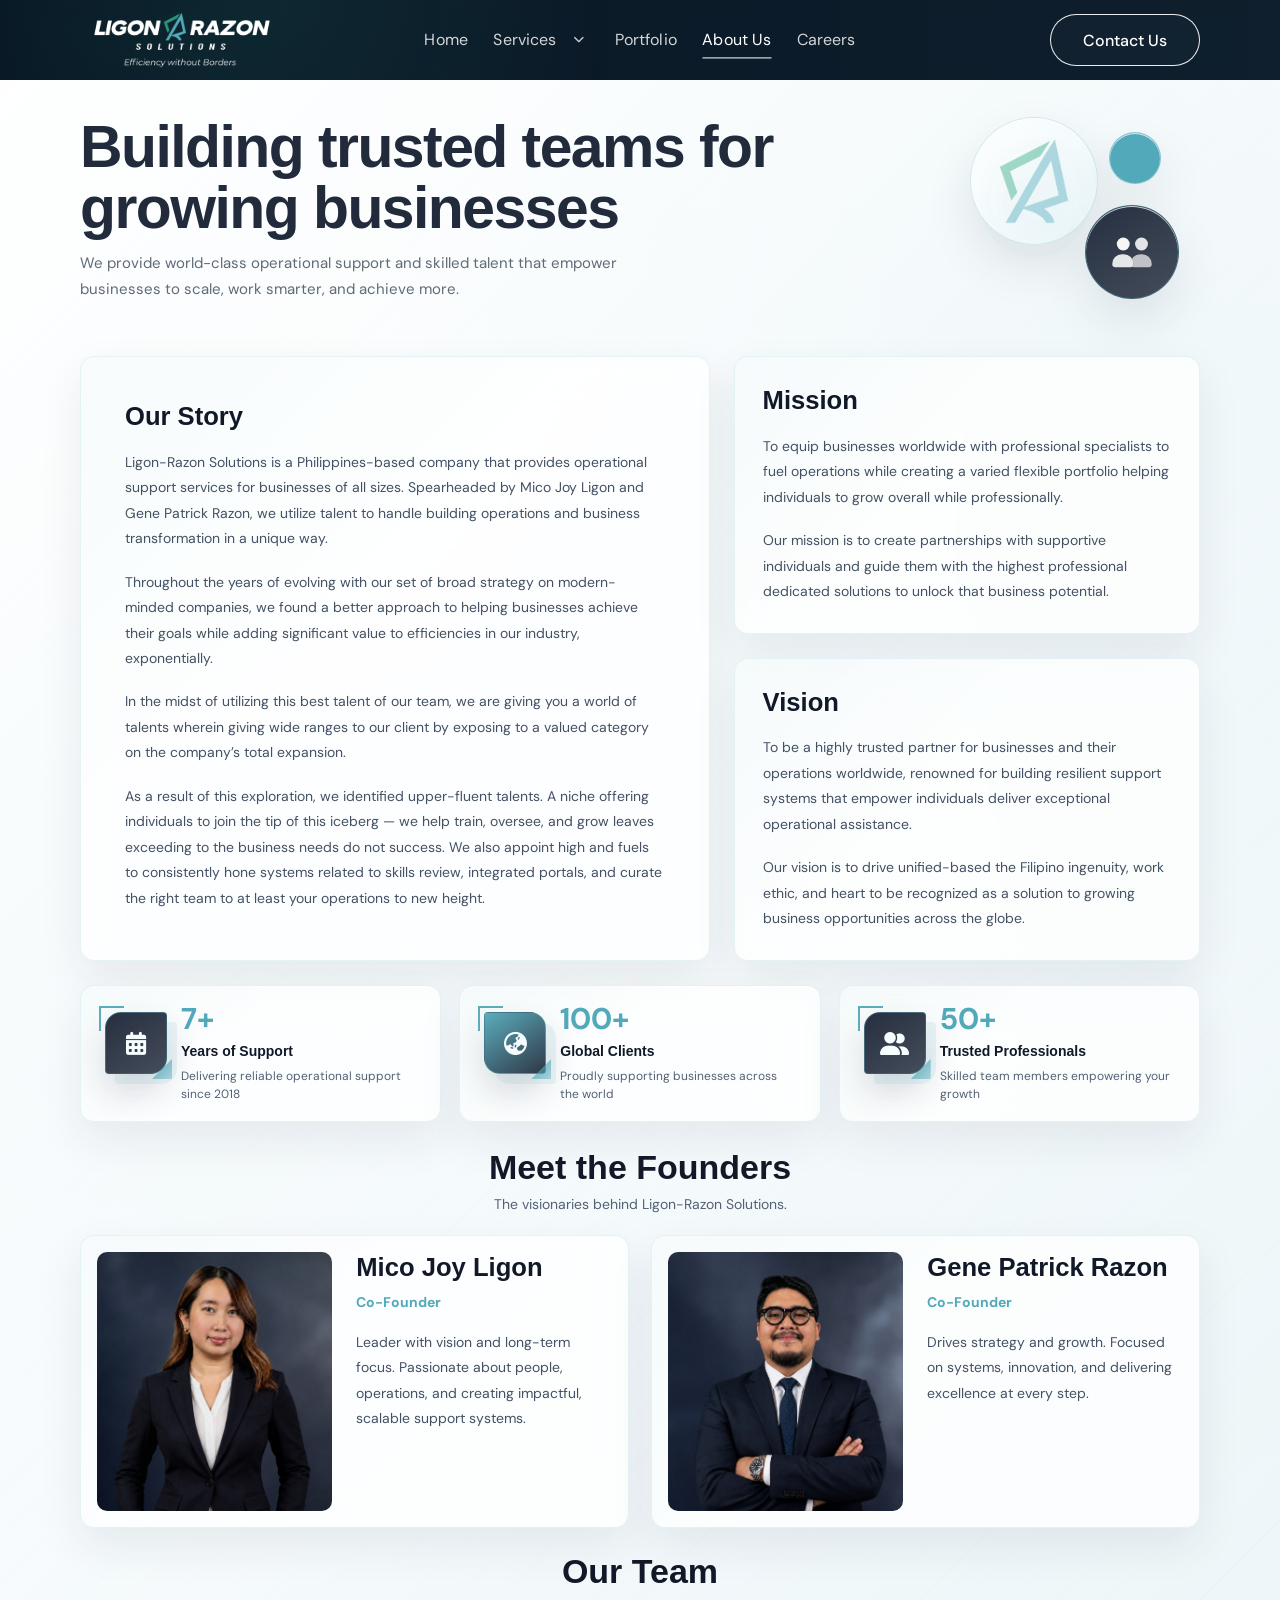
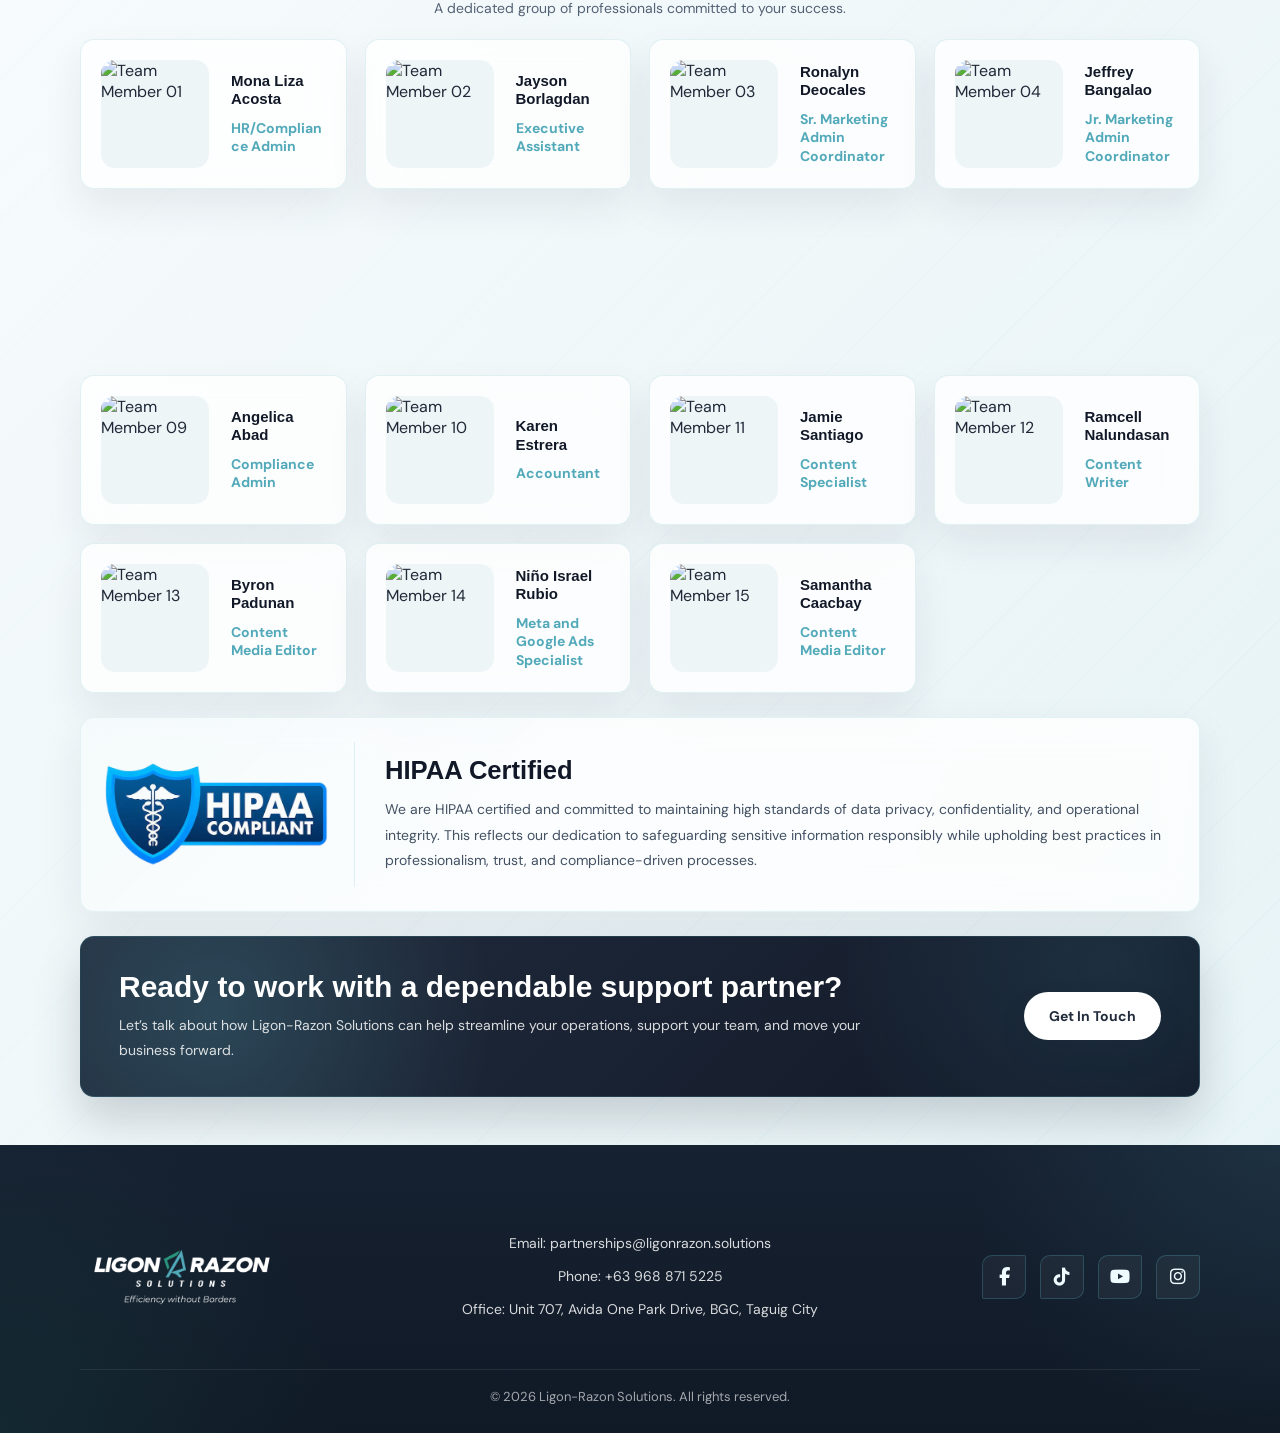
==== commit 59136403: "Add files via upload" ====
--- a/about.html
+++ b/about.html
@@ -32,9 +32,29 @@
       <div class="nav-container" id="navContainer">
                 <ul class="nav-links">
           <li><a href="index.html">Home</a></li>
-          <li><a href="services.html">Services</a></li>
+          <li class="nav-service-item">
+            <div class="nav-service-top">
+              <a class="service-nav-link" href="services.html">Services</a>
+              <button class="services-dropdown-toggle" type="button" aria-label="Open services menu" aria-expanded="false">
+                <i class="fas fa-chevron-down" aria-hidden="true"></i>
+              </button>
+            </div>
+            <ul class="services-dropdown" aria-label="Services submenu">
+              <li><a href="services.html#customer-service-support">Customer Service Support</a></li>
+              <li><a href="services.html#operational-support-strategy">Operational Support &amp; Strategy</a></li>
+              <li><a href="services.html#virtual-assistant-services">Virtual Assistant Services</a></li>
+              <li><a href="services.html#process-optimization">Process Optimization</a></li>
+              <li><a href="services.html#custom-team-building-training">Custom Team Building &amp; Training</a></li>
+              <li><a href="services.html#consultation-services">Consultation Services</a></li>
+              <li><a href="services.html#social-media-management">Social Media Management</a></li>
+              <li><a href="services.html#course-building-e-learning">Course Building &amp; E-Learning</a></li>
+              <li><a href="services.html#crm-optimization">CRM Optimization</a></li>
+              <li><a href="services.html#project-management">Project Management</a></li>
+            </ul>
+          </li>
           <li><a href="portfolio.html">Portfolio</a></li>
           <li><a class="active" href="about.html">About Us</a></li>
+          <li><a href="careers.html">Careers</a></li>
           <li class="mobile-contact-item"><a href="contact.html" class="mobile-contact-btn">Contact Us</a></li>
         </ul>
       </div>
@@ -163,8 +183,8 @@
               <img src="images/team_01.jpg" alt="Team Member 01">
             </div>
             <div class="about-team-info">
-              <h3>Team Member 01</h3>
-              <p>Team Leader</p>
+              <h3>Mona Liza Acosta</h3>
+              <p>HR/Compliance Admin</p>
             </div>
           </article>
           <article class="about-team-card fade-up">
@@ -172,8 +192,8 @@
               <img src="images/team_02.jpg" alt="Team Member 02">
             </div>
             <div class="about-team-info">
-              <h3>Team Member 02</h3>
-              <p>VA Specialist</p>
+              <h3>Jayson Borlagdan</h3>
+              <p>Executive Assistant</p>
             </div>
           </article>
           <article class="about-team-card fade-up">
@@ -181,8 +201,8 @@
               <img src="images/team_03.jpg" alt="Team Member 03">
             </div>
             <div class="about-team-info">
-              <h3>Team Member 03</h3>
-              <p>Executive Assistant</p>
+              <h3>Ronalyn Deocales</h3>
+              <p>Sr. Marketing Admin Coordinator</p>
             </div>
           </article>
           <article class="about-team-card fade-up">
@@ -190,8 +210,8 @@
               <img src="images/team_04.jpg" alt="Team Member 04">
             </div>
             <div class="about-team-info">
-              <h3>Team Member 04</h3>
-              <p>Customer Support</p>
+              <h3>Jeffrey Bangalao</h3>
+              <p>Jr. Marketing Admin Coordinator</p>
             </div>
           </article>
           <article class="about-team-card fade-up">
@@ -199,8 +219,8 @@
               <img src="images/team_05.jpg" alt="Team Member 05">
             </div>
             <div class="about-team-info">
-              <h3>Team Member 05</h3>
-              <p>Data Analyst</p>
+              <h3>John Michael Rodriguez</h3>
+              <p>Technical Assistant</p>
             </div>
           </article>
           <article class="about-team-card fade-up">
@@ -208,8 +228,8 @@
               <img src="images/team_06.jpg" alt="Team Member 06">
             </div>
             <div class="about-team-info">
-              <h3>Team Member 06</h3>
-              <p>Bookkeeper</p>
+              <h3>Giovany Pacya</h3>
+              <p>Technical Assistant</p>
             </div>
           </article>
           <article class="about-team-card fade-up">
@@ -217,8 +237,8 @@
               <img src="images/team_07.jpg" alt="Team Member 07">
             </div>
             <div class="about-team-info">
-              <h3>Team Member 07</h3>
-              <p>Social Media Manager</p>
+              <h3>Robie Gwen Racadio</h3>
+              <p>Compliance Admin</p>
             </div>
           </article>
           <article class="about-team-card fade-up">
@@ -226,8 +246,8 @@
               <img src="images/team_08.jpg" alt="Team Member 08">
             </div>
             <div class="about-team-info">
-              <h3>Team Member 08</h3>
-              <p>Lead Gen Specialist</p>
+              <h3>Rosavilia Josol</h3>
+              <p>Compliance Admin</p>
             </div>
           </article>
           <article class="about-team-card fade-up">
@@ -235,8 +255,8 @@
               <img src="images/team_09.jpg" alt="Team Member 09">
             </div>
             <div class="about-team-info">
-              <h3>Team Member 09</h3>
-              <p>Email Marketing VA</p>
+              <h3>Angelica Abad</h3>
+              <p>Compliance Admin</p>
             </div>
           </article>
           <article class="about-team-card fade-up">
@@ -244,8 +264,8 @@
               <img src="images/team_10.jpg" alt="Team Member 10">
             </div>
             <div class="about-team-info">
-              <h3>Team Member 10</h3>
-              <p>Project Coordinator</p>
+              <h3>Karen Estrera</h3>
+              <p>Accountant</p>
             </div>
           </article>
           <article class="about-team-card fade-up">
@@ -253,8 +273,8 @@
               <img src="images/team_11.jpg" alt="Team Member 11">
             </div>
             <div class="about-team-info">
-              <h3>Team Member 11</h3>
-              <p>HR Assistant</p>
+              <h3>Jamie Santiago</h3>
+              <p>Content Specialist</p>
             </div>
           </article>
           <article class="about-team-card fade-up">
@@ -262,8 +282,8 @@
               <img src="images/team_12.jpg" alt="Team Member 12">
             </div>
             <div class="about-team-info">
-              <h3>Team Member 12</h3>
-              <p>Appointment Setter</p>
+              <h3>Ramcell Nalundasan</h3>
+              <p>Content Writer</p>
             </div>
           </article>
           <article class="about-team-card fade-up">
@@ -271,8 +291,8 @@
               <img src="images/team_13.jpg" alt="Team Member 13">
             </div>
             <div class="about-team-info">
-              <h3>Team Member 13</h3>
-              <p>Content Writer</p>
+              <h3>Byron Padunan</h3>
+              <p>Content Media Editor</p>
             </div>
           </article>
           <article class="about-team-card fade-up">
@@ -280,8 +300,8 @@
               <img src="images/team_14.jpg" alt="Team Member 14">
             </div>
             <div class="about-team-info">
-              <h3>Team Member 14</h3>
-              <p>Graphic Designer</p>
+              <h3>Niño Israel Rubio</h3>
+              <p>Meta and Google Ads Specialist</p>
             </div>
           </article>
           <article class="about-team-card fade-up">
@@ -289,17 +309,8 @@
               <img src="images/team_15.jpg" alt="Team Member 15">
             </div>
             <div class="about-team-info">
-              <h3>Team Member 15</h3>
-              <p>IT Support</p>
-            </div>
-          </article>
-          <article class="about-team-card fade-up">
-            <div class="about-team-photo">
-              <img src="images/team_16.jpg" alt="Team Member 16">
-            </div>
-            <div class="about-team-info">
-              <h3>Team Member 16</h3>
-              <p>Quality Assurance</p>
+              <h3>Samantha Caacbay</h3>
+              <p>Content Media Editor</p>
             </div>
           </article>
       </div>
@@ -362,6 +373,8 @@
     nav.classList.remove("show");
     overlay.classList.remove("show");
     document.body.style.overflow = "";
+        document.querySelectorAll(".nav-service-item.dropdown-open").forEach(item => item.classList.remove("dropdown-open"));
+        document.querySelectorAll(".services-dropdown-toggle[aria-expanded='true']").forEach(button => button.setAttribute("aria-expanded", "false"));
   }
 
   function openMenu() {
@@ -383,6 +396,25 @@
   document.querySelectorAll(".nav-links a").forEach(link => {
     link.addEventListener("click", closeMenu);
   });
+
+      const serviceDropdownButtons = document.querySelectorAll(".services-dropdown-toggle");
+      serviceDropdownButtons.forEach(button => {
+        button.addEventListener("click", event => {
+          event.preventDefault();
+          event.stopPropagation();
+
+          const item = button.closest(".nav-service-item");
+          const isOpen = item.classList.toggle("dropdown-open");
+          button.setAttribute("aria-expanded", isOpen ? "true" : "false");
+        });
+      });
+
+      document.addEventListener("click", event => {
+        if (!event.target.closest(".nav-service-item")) {
+          document.querySelectorAll(".nav-service-item.dropdown-open").forEach(item => item.classList.remove("dropdown-open"));
+          document.querySelectorAll(".services-dropdown-toggle[aria-expanded='true']").forEach(button => button.setAttribute("aria-expanded", "false"));
+        }
+      });
 
   const faders = document.querySelectorAll(".fade-up");
   const observer = new IntersectionObserver(entries => {
--- a/style.css
+++ b/style.css
@@ -13266,3 +13266,3480 @@
   display: none !important;
   content: none !important;
 }
+
+/* =========================================================
+   HOMEPAGE REVIEW SECTION SUBTLE MOTION UPDATE
+   - Adds a soft moving glow and faint floating quote behind the review section only.
+   - CSS-only update. No HTML, scripts, links, or functions changed.
+========================================================= */
+body.home-redesign .lrs-testimonial-section {
+  position: relative;
+  overflow: hidden;
+  isolation: isolate;
+}
+
+body.home-redesign .lrs-testimonial-section::before {
+  content: "";
+  position: absolute;
+  width: min(520px, 72vw);
+  height: min(520px, 72vw);
+  left: 50%;
+  top: 50%;
+  transform: translate(-50%, -50%);
+  border-radius: 50%;
+  background:
+    radial-gradient(circle at 35% 35%, rgba(82, 169, 185, 0.18), transparent 34%),
+    radial-gradient(circle at 66% 62%, rgba(42, 149, 125, 0.14), transparent 42%),
+    radial-gradient(circle at center, rgba(22, 169, 180, 0.08), transparent 64%);
+  filter: blur(18px);
+  opacity: 0.72;
+  pointer-events: none;
+  z-index: 0;
+  animation: lrsReviewGlowDrift 8.5s ease-in-out infinite;
+}
+
+body.home-redesign .lrs-testimonial-section::after {
+  content: "\201C";
+  position: absolute;
+  right: clamp(20px, 9vw, 150px);
+  top: 50%;
+  transform: translateY(-50%);
+  font-family: "Satoshi", "DM Sans", Arial, sans-serif;
+  font-size: clamp(150px, 18vw, 290px);
+  line-height: 0.8;
+  font-weight: 800;
+  color: rgba(82, 169, 185, 0.085);
+  text-shadow: 0 22px 60px rgba(42, 149, 125, 0.08);
+  pointer-events: none;
+  z-index: 0;
+  animation: lrsReviewQuoteFloat 7.5s ease-in-out infinite;
+}
+
+body.home-redesign .lrs-testimonial-card {
+  position: relative;
+  z-index: 2;
+}
+
+@keyframes lrsReviewGlowDrift {
+  0%, 100% {
+    transform: translate(-50%, -50%) scale(1);
+  }
+
+  50% {
+    transform: translate(calc(-50% + 26px), calc(-50% - 18px)) scale(1.05);
+  }
+}
+
+@keyframes lrsReviewQuoteFloat {
+  0%, 100% {
+    transform: translateY(-50%) translateX(0) rotate(-2deg);
+  }
+
+  50% {
+    transform: translateY(calc(-50% - 14px)) translateX(-10px) rotate(2deg);
+  }
+}
+
+@media (max-width: 700px) {
+  body.home-redesign .lrs-testimonial-section::before {
+    width: 360px;
+    height: 360px;
+    opacity: 0.62;
+  }
+
+  body.home-redesign .lrs-testimonial-section::after {
+    right: -8px;
+    top: 38%;
+    font-size: 160px;
+    opacity: 0.72;
+  }
+}
+
+@media (prefers-reduced-motion: reduce) {
+  body.home-redesign .lrs-testimonial-section::before,
+  body.home-redesign .lrs-testimonial-section::after {
+    animation: none;
+  }
+}
+
+
+/* =========================================================
+   NAVIGATION BAR UPDATE - MAY 9
+   - Adds services dropdown and Careers link styling.
+   - Increases navigation spacing and font size.
+   - Keeps the existing header layout, mobile menu, and page scripts intact.
+========================================================= */
+.nav-links {
+  gap: clamp(28px, 3.1vw, 48px) !important;
+}
+
+.nav-links a,
+.home-header-light .nav-links a,
+body.home-redesign .nav-links a,
+body.home-redesign .home-header-light .nav-links a {
+  font-size: 16px !important;
+  font-weight: 400 !important;
+  letter-spacing: 0.1px !important;
+}
+
+.contact-btn,
+body.home-redesign .contact-btn {
+  font-size: 16px !important;
+  font-weight: 400 !important;
+}
+
+.nav-service-item {
+  position: relative;
+}
+
+.nav-service-top {
+  display: inline-flex;
+  align-items: center;
+  gap: 7px;
+}
+
+.services-dropdown-toggle {
+  display: inline-flex;
+  align-items: center;
+  justify-content: center;
+  width: 22px;
+  height: 22px;
+  margin-left: 1px;
+  border: 0;
+  padding: 0;
+  background: transparent;
+  color: rgba(255, 255, 255, 0.78);
+  font-size: 11px;
+  cursor: pointer;
+  transition: color 0.28s ease, transform 0.28s ease;
+}
+
+.nav-service-item:hover .services-dropdown-toggle,
+.nav-service-item.dropdown-open .services-dropdown-toggle,
+.nav-service-item:focus-within .services-dropdown-toggle {
+  color: #ffffff;
+}
+
+.nav-service-item:hover .services-dropdown-toggle i,
+.nav-service-item.dropdown-open .services-dropdown-toggle i,
+.nav-service-item:focus-within .services-dropdown-toggle i {
+  transform: rotate(180deg);
+}
+
+.services-dropdown-toggle i {
+  transition: transform 0.28s ease;
+}
+
+.services-dropdown {
+  list-style: none;
+  margin: 0;
+}
+
+.services-dropdown li {
+  display: block !important;
+  width: 100%;
+}
+
+.services-dropdown a::after {
+  display: none !important;
+}
+
+@media (min-width: 901px) {
+  .navbar {
+    gap: clamp(28px, 3vw, 48px) !important;
+  }
+
+  .services-dropdown {
+    position: absolute;
+    top: calc(100% + 14px);
+    left: 50%;
+    min-width: 310px;
+    padding: 12px;
+    border-radius: 16px;
+    background:
+      radial-gradient(circle at top left, rgba(82, 169, 185, 0.16), transparent 34%),
+      rgba(13, 23, 32, 0.96);
+    border: 1px solid rgba(255, 255, 255, 0.12);
+    box-shadow: 0 22px 48px rgba(0, 0, 0, 0.26);
+    backdrop-filter: blur(18px) saturate(145%);
+    -webkit-backdrop-filter: blur(18px) saturate(145%);
+    opacity: 0;
+    visibility: hidden;
+    pointer-events: none;
+    transform: translate(-50%, 10px);
+    transition: opacity 0.24s ease, visibility 0.24s ease, transform 0.24s ease;
+  }
+
+  .nav-service-item:hover .services-dropdown,
+  .nav-service-item:focus-within .services-dropdown,
+  .nav-service-item.dropdown-open .services-dropdown {
+    opacity: 1;
+    visibility: visible;
+    pointer-events: auto;
+    transform: translate(-50%, 0);
+  }
+
+  .services-dropdown a,
+  body.home-redesign .services-dropdown a,
+  .home-header-light .services-dropdown a {
+    display: block !important;
+    width: 100% !important;
+    padding: 11px 13px !important;
+    border-radius: 10px !important;
+    color: rgba(255, 255, 255, 0.82) !important;
+    font-size: 14px !important;
+    font-weight: 400 !important;
+    line-height: 1.35;
+    text-decoration: none;
+    background: transparent !important;
+  }
+
+  .services-dropdown a:hover,
+  body.home-redesign .services-dropdown a:hover,
+  .home-header-light .services-dropdown a:hover {
+    color: #ffffff !important;
+    background: rgba(255, 255, 255, 0.09) !important;
+  }
+}
+
+@media (max-width: 1180px) and (min-width: 901px) {
+  .nav-links,
+  body.home-redesign .nav-links,
+  body.home-redesign .home-header-light .nav-links {
+    gap: 22px !important;
+  }
+
+  .nav-links a,
+  .home-header-light .nav-links a,
+  body.home-redesign .nav-links a,
+  body.home-redesign .home-header-light .nav-links a,
+  .contact-btn,
+  body.home-redesign .contact-btn {
+    font-size: 15px !important;
+  }
+}
+
+@media (max-width: 900px) {
+  .nav-container,
+  .home-header-light .nav-container.show,
+  body.home-redesign .nav-container,
+  body.home-redesign .home-header-light .nav-container.show {
+    max-height: calc(100vh - 96px) !important;
+    overflow-y: auto !important;
+  }
+
+  .nav-links,
+  body.home-redesign .nav-links,
+  body.home-redesign .home-header-light .nav-links {
+    gap: 0 !important;
+  }
+
+  .nav-links a,
+  .home-header-light .nav-links a,
+  body.home-redesign .nav-links a,
+  body.home-redesign .home-header-light .nav-links a {
+    font-size: 16px !important;
+    font-weight: 400 !important;
+  }
+
+  .nav-service-item {
+    display: block !important;
+    width: 100%;
+  }
+
+  .nav-service-top {
+    display: flex;
+    align-items: center;
+    justify-content: center;
+    width: 100%;
+  }
+
+  .nav-service-top .service-nav-link {
+    flex: 1;
+    padding-left: 42px !important;
+  }
+
+  .services-dropdown-toggle {
+    flex: 0 0 42px;
+    width: 42px;
+    height: 48px;
+    margin-left: 0;
+    color: rgba(255, 255, 255, 0.86);
+  }
+
+  .services-dropdown {
+    max-height: 0;
+    overflow: hidden;
+    opacity: 0;
+    visibility: hidden;
+    padding: 0 14px;
+    transition: max-height 0.30s ease, opacity 0.25s ease, visibility 0.25s ease, padding 0.25s ease;
+  }
+
+  .nav-service-item.dropdown-open .services-dropdown {
+    max-height: 560px;
+    opacity: 1;
+    visibility: visible;
+    padding: 6px 14px 12px;
+  }
+
+  .services-dropdown a,
+  .home-header-light .nav-container.show .services-dropdown a,
+  body.home-redesign .nav-container.show .services-dropdown a {
+    display: block !important;
+    width: 100% !important;
+    padding: 10px 12px !important;
+    border-radius: 10px !important;
+    color: rgba(255, 255, 255, 0.78) !important;
+    background: rgba(255, 255, 255, 0.045) !important;
+    font-size: 13.5px !important;
+    line-height: 1.35;
+    text-align: left;
+  }
+
+  .services-dropdown a:hover {
+    color: #ffffff !important;
+    background: rgba(255, 255, 255, 0.09) !important;
+  }
+}
+
+.services-card-redesign[id] {
+  scroll-margin-top: 120px;
+}
+
+/* =========================================================
+   NAVIGATION SPACING REFINEMENT - MAY 9
+   - Increases spacing between navigation buttons.
+   - Adds more vertical breathing room inside the Services dropdown.
+   - Keeps existing navigation structure and page functions unchanged.
+========================================================= */
+@media (min-width: 901px) {
+  .nav-links,
+  .home-header-light .nav-links,
+  body.home-redesign .nav-links,
+  body.home-redesign .home-header-light .nav-links {
+    gap: clamp(32px, 3.2vw, 54px) !important;
+  }
+
+  .navbar,
+  body.home-redesign .navbar {
+    gap: clamp(30px, 3vw, 48px) !important;
+  }
+
+  .nav-service-top {
+    gap: 10px !important;
+  }
+
+  .services-dropdown {
+    top: calc(100% + 18px) !important;
+    min-width: 330px !important;
+    padding: 18px !important;
+  }
+
+  .services-dropdown li + li {
+    margin-top: 7px !important;
+  }
+
+  .services-dropdown a,
+  body.home-redesign .services-dropdown a,
+  .home-header-light .services-dropdown a {
+    padding: 15px 16px !important;
+    line-height: 1.55 !important;
+  }
+}
+
+@media (max-width: 1180px) and (min-width: 901px) {
+  .nav-links,
+  .home-header-light .nav-links,
+  body.home-redesign .nav-links,
+  body.home-redesign .home-header-light .nav-links {
+    gap: clamp(24px, 2.4vw, 32px) !important;
+  }
+
+  .services-dropdown {
+    min-width: 320px !important;
+  }
+}
+
+@media (max-width: 900px) {
+  .nav-service-item.dropdown-open .services-dropdown {
+    padding: 10px 14px 16px !important;
+  }
+
+  .services-dropdown li + li {
+    margin-top: 8px !important;
+  }
+
+  .services-dropdown a,
+  .home-header-light .nav-container.show .services-dropdown a,
+  body.home-redesign .nav-container.show .services-dropdown a {
+    padding: 13px 14px !important;
+    line-height: 1.5 !important;
+  }
+}
+
+/* =========================================================
+   NAVIGATION SPACING FIX - ALL PAGES
+   - Applies the same reduced navigation spacing to every page header.
+   - Keeps the Services dropdown vertical breathing room consistent.
+   - Added at the end so it overrides older homepage-only/inner-page rules.
+========================================================= */
+@media (min-width: 901px) {
+  .header .navbar,
+  .header.home-header .navbar,
+  .header.inner-header .navbar,
+  body.home-redesign .header .navbar {
+    gap: clamp(30px, 3vw, 48px) !important;
+  }
+
+  .header .nav-links,
+  .header.home-header .nav-links,
+  .header.inner-header .nav-links,
+  .home-header-light .nav-links,
+  body.home-redesign .header .nav-links,
+  body.home-redesign .home-header-light .nav-links {
+    gap: clamp(32px, 3.2vw, 54px) !important;
+    column-gap: clamp(32px, 3.2vw, 54px) !important;
+  }
+
+  .header .nav-links a,
+  .header.home-header .nav-links a,
+  .header.inner-header .nav-links a,
+  .home-header-light .nav-links a,
+  body.home-redesign .header .nav-links a,
+  body.home-redesign .home-header-light .nav-links a {
+    font-size: 16px !important;
+    font-weight: 400 !important;
+  }
+
+  .header .nav-service-top,
+  .header.home-header .nav-service-top,
+  .header.inner-header .nav-service-top,
+  body.home-redesign .header .nav-service-top {
+    gap: 10px !important;
+  }
+
+  .header .services-dropdown,
+  .header.home-header .services-dropdown,
+  .header.inner-header .services-dropdown,
+  body.home-redesign .header .services-dropdown {
+    top: calc(100% + 18px) !important;
+    min-width: 330px !important;
+    padding: 18px !important;
+  }
+
+  .header .services-dropdown li + li,
+  .header.home-header .services-dropdown li + li,
+  .header.inner-header .services-dropdown li + li,
+  body.home-redesign .header .services-dropdown li + li {
+    margin-top: 7px !important;
+  }
+
+  .header .services-dropdown a,
+  .header.home-header .services-dropdown a,
+  .header.inner-header .services-dropdown a,
+  .home-header-light .services-dropdown a,
+  body.home-redesign .header .services-dropdown a,
+  body.home-redesign .home-header-light .services-dropdown a {
+    padding: 15px 16px !important;
+    line-height: 1.55 !important;
+    font-size: 14px !important;
+    font-weight: 400 !important;
+  }
+}
+
+@media (max-width: 1180px) and (min-width: 901px) {
+  .header .nav-links,
+  .header.home-header .nav-links,
+  .header.inner-header .nav-links,
+  .home-header-light .nav-links,
+  body.home-redesign .header .nav-links,
+  body.home-redesign .home-header-light .nav-links {
+    gap: clamp(24px, 2.4vw, 32px) !important;
+    column-gap: clamp(24px, 2.4vw, 32px) !important;
+  }
+
+  .header .services-dropdown,
+  .header.home-header .services-dropdown,
+  .header.inner-header .services-dropdown,
+  body.home-redesign .header .services-dropdown {
+    min-width: 320px !important;
+  }
+}
+
+@media (max-width: 900px) {
+  .header .nav-service-item.dropdown-open .services-dropdown,
+  .header.home-header .nav-service-item.dropdown-open .services-dropdown,
+  .header.inner-header .nav-service-item.dropdown-open .services-dropdown,
+  body.home-redesign .header .nav-service-item.dropdown-open .services-dropdown {
+    padding: 10px 14px 16px !important;
+  }
+
+  .header .services-dropdown li + li,
+  .header.home-header .services-dropdown li + li,
+  .header.inner-header .services-dropdown li + li,
+  body.home-redesign .header .services-dropdown li + li {
+    margin-top: 8px !important;
+  }
+
+  .header .services-dropdown a,
+  .header.home-header .services-dropdown a,
+  .header.inner-header .services-dropdown a,
+  .home-header-light .nav-container.show .services-dropdown a,
+  body.home-redesign .nav-container.show .services-dropdown a {
+    padding: 13px 14px !important;
+    line-height: 1.5 !important;
+  }
+}
+
+/* =========================================================
+   HOMEPAGE NAVIGATION SPACING MATCH - MAY 9
+   - Forces the homepage navigation spacing to match the inner pages.
+   - Placed at the very end to override older homepage-specific compressed rules.
+========================================================= */
+@media (min-width: 901px) {
+  .header.inner-header .navbar,
+  .header.home-header .navbar,
+  body.home-redesign .header.home-header .navbar {
+    gap: clamp(30px, 3vw, 48px) !important;
+  }
+
+  .header.inner-header .nav-links,
+  .header.home-header .nav-links,
+  body.home-redesign .header.home-header .nav-links,
+  body.home-redesign .home-header-light .nav-links {
+    gap: clamp(32px, 3.2vw, 54px) !important;
+    column-gap: clamp(32px, 3.2vw, 54px) !important;
+  }
+
+  .header.inner-header .nav-service-top,
+  .header.home-header .nav-service-top,
+  body.home-redesign .header.home-header .nav-service-top {
+    gap: 10px !important;
+  }
+}
+
+@media (max-width: 1180px) and (min-width: 901px) {
+  .header.inner-header .nav-links,
+  .header.home-header .nav-links,
+  body.home-redesign .header.home-header .nav-links,
+  body.home-redesign .home-header-light .nav-links {
+    gap: clamp(24px, 2.4vw, 32px) !important;
+    column-gap: clamp(24px, 2.4vw, 32px) !important;
+  }
+}
+
+/* =========================================================
+   SERVICES DROPDOWN LIGHT THEME - MAY 9
+   - Changes only the Services dropdown menu to a light theme.
+   - Keeps the main navigation bar, spacing, links, and scripts unchanged.
+========================================================= */
+@media (min-width: 901px) {
+  .header .services-dropdown,
+  .header.home-header .services-dropdown,
+  .header.inner-header .services-dropdown,
+  .home-header-light .services-dropdown,
+  body.home-redesign .header .services-dropdown,
+  body.home-redesign .header.home-header .services-dropdown,
+  body.home-redesign .home-header-light .services-dropdown {
+    background:
+      radial-gradient(circle at top left, rgba(82, 169, 185, 0.12), transparent 34%),
+      linear-gradient(180deg, rgba(255, 255, 255, 0.98), rgba(247, 252, 252, 0.96)) !important;
+    border: 1px solid rgba(14, 41, 58, 0.12) !important;
+    box-shadow: 0 22px 48px rgba(9, 28, 43, 0.16) !important;
+    backdrop-filter: blur(18px) saturate(145%) !important;
+    -webkit-backdrop-filter: blur(18px) saturate(145%) !important;
+  }
+
+  .header .services-dropdown a,
+  .header.home-header .services-dropdown a,
+  .header.inner-header .services-dropdown a,
+  .home-header-light .services-dropdown a,
+  body.home-redesign .header .services-dropdown a,
+  body.home-redesign .header.home-header .services-dropdown a,
+  body.home-redesign .home-header-light .services-dropdown a {
+    color: #213247 !important;
+    background: transparent !important;
+  }
+
+  .header .services-dropdown a:hover,
+  .header.home-header .services-dropdown a:hover,
+  .header.inner-header .services-dropdown a:hover,
+  .home-header-light .services-dropdown a:hover,
+  body.home-redesign .header .services-dropdown a:hover,
+  body.home-redesign .header.home-header .services-dropdown a:hover,
+  body.home-redesign .home-header-light .services-dropdown a:hover {
+    color: #0e9d91 !important;
+    background: rgba(42, 149, 125, 0.09) !important;
+  }
+}
+
+@media (max-width: 900px) {
+  .header .nav-service-item.dropdown-open .services-dropdown,
+  .header.home-header .nav-service-item.dropdown-open .services-dropdown,
+  .header.inner-header .nav-service-item.dropdown-open .services-dropdown,
+  .home-header-light .nav-service-item.dropdown-open .services-dropdown,
+  body.home-redesign .header .nav-service-item.dropdown-open .services-dropdown,
+  body.home-redesign .home-header-light .nav-service-item.dropdown-open .services-dropdown {
+    margin: 6px 14px 4px !important;
+    padding: 10px !important;
+    border-radius: 14px !important;
+    background:
+      radial-gradient(circle at top left, rgba(82, 169, 185, 0.12), transparent 34%),
+      linear-gradient(180deg, rgba(255, 255, 255, 0.98), rgba(247, 252, 252, 0.96)) !important;
+    border: 1px solid rgba(14, 41, 58, 0.12) !important;
+    box-shadow: 0 16px 34px rgba(4, 16, 29, 0.18) !important;
+  }
+
+  .header .services-dropdown a,
+  .header.home-header .services-dropdown a,
+  .header.inner-header .services-dropdown a,
+  .home-header-light .nav-container.show .services-dropdown a,
+  body.home-redesign .nav-container.show .services-dropdown a,
+  body.home-redesign .home-header-light .nav-container.show .services-dropdown a {
+    color: #213247 !important;
+    background: rgba(13, 35, 51, 0.045) !important;
+  }
+
+  .header .services-dropdown a:hover,
+  .header.home-header .services-dropdown a:hover,
+  .header.inner-header .services-dropdown a:hover,
+  .home-header-light .nav-container.show .services-dropdown a:hover,
+  body.home-redesign .nav-container.show .services-dropdown a:hover,
+  body.home-redesign .home-header-light .nav-container.show .services-dropdown a:hover {
+    color: #0e9d91 !important;
+    background: rgba(42, 149, 125, 0.10) !important;
+  }
+}
+
+/* =========================================================
+   HOMEPAGE HERO TEXT SIZE + TRUST ICON REMOVAL UPDATE
+   - Applies only to the homepage hero section.
+   - Increases the hero heading and description size.
+   - Removes the three trust icons below the CTA buttons.
+========================================================= */
+body.home-redesign .lrs-hero-copy h1.lrs-gradient-title {
+  font-size: clamp(52px, 5.45vw, 78px) !important;
+  line-height: 1.02 !important;
+  letter-spacing: clamp(-2.6px, -0.15vw, -1.4px) !important;
+}
+
+body.home-redesign .lrs-hero-copy p {
+  max-width: 650px !important;
+  font-size: clamp(19px, 1.45vw, 23px) !important;
+  line-height: 1.72 !important;
+}
+
+body.home-redesign .lrs-hero-actions {
+  margin-bottom: 0 !important;
+}
+
+body.home-redesign .lrs-hero-trust-row {
+  display: none !important;
+}
+
+@media (max-width: 1240px) {
+  body.home-redesign .lrs-hero-copy h1.lrs-gradient-title {
+    font-size: clamp(46px, 5.05vw, 64px) !important;
+  }
+
+  body.home-redesign .lrs-hero-copy p {
+    font-size: clamp(18px, 1.35vw, 21px) !important;
+  }
+}
+
+@media (max-width: 1120px) {
+  body.home-redesign .lrs-hero-copy h1.lrs-gradient-title {
+    font-size: clamp(48px, 7.5vw, 74px) !important;
+  }
+
+  body.home-redesign .lrs-hero-copy p {
+    max-width: 720px !important;
+    font-size: clamp(18px, 2vw, 22px) !important;
+  }
+}
+
+@media (max-width: 700px) {
+  body.home-redesign .lrs-hero-copy h1.lrs-gradient-title {
+    font-size: clamp(38px, 10vw, 56px) !important;
+    letter-spacing: -1.55px !important;
+  }
+
+  body.home-redesign .lrs-hero-copy p {
+    font-size: 17px !important;
+    line-height: 1.72 !important;
+  }
+}
+
+@media (max-width: 390px) {
+  body.home-redesign .lrs-hero-copy h1.lrs-gradient-title {
+    font-size: clamp(34px, 9.2vw, 42px) !important;
+    letter-spacing: -1.15px !important;
+  }
+}
+
+/* =========================================================
+   HOMEPAGE HERO CONTENT POSITION UPDATE
+   - Applies only to the homepage hero text group.
+   - Positions "Launch. Run. Scale.", its description, and the CTA buttons closer to 60% down the hero screen.
+   - Keeps all other homepage sections, navigation, dropdowns, and functions unchanged.
+========================================================= */
+@media (min-width: 1081px) {
+  body.home-redesign .lrs-hero-copy {
+    position: relative !important;
+    top: clamp(72px, 10vh, 112px) !important;
+  }
+}
+
+@media (max-width: 1080px) {
+  body.home-redesign .lrs-hero-copy {
+    position: relative !important;
+    top: clamp(28px, 4vh, 48px) !important;
+  }
+}
+
+@media (max-width: 700px) {
+  body.home-redesign .lrs-hero-copy {
+    top: 14px !important;
+  }
+}
+
+/* =========================================================
+   GLOBAL NAVIGATION BOTTOM LINE REMOVAL
+   - Removes the visible bottom border line from the navigation bar on all pages.
+   - Visual-only update. No layout, links, dropdowns, scripts, forms, or content functions changed.
+========================================================= */
+.header,
+.header.home-header,
+.header.home-header.shrink,
+.header.inner-header,
+body.home-redesign .header,
+body.home-redesign .header.home-header,
+body.home-redesign .header.home-header.shrink {
+  border-bottom: 0 !important;
+}
+
+.header::before,
+.header.home-header::before,
+.header.home-header.shrink::before,
+.header.inner-header::before,
+.home-header-light::before,
+.home-header-light.shrink::before,
+body.home-redesign .header::before,
+body.home-redesign .home-header-light::before,
+body.home-redesign .home-header-light.shrink::before {
+  border-bottom: 0 !important;
+}
+
+/* =========================================================
+   GLOBAL NAVIGATION BOTTOM SHADOW REMOVAL
+   - Removes the bottom shadow from the navigation bar on all pages.
+   - Visual-only update. No layout, links, dropdowns, scripts, forms, or content functions changed.
+========================================================= */
+.header,
+.header.home-header,
+.header.home-header.shrink,
+.header.inner-header,
+body.home-redesign .header,
+body.home-redesign .header.home-header,
+body.home-redesign .header.home-header.shrink {
+  box-shadow: none !important;
+}
+
+.header::before,
+.header.home-header::before,
+.header.home-header.shrink::before,
+.header.inner-header::before,
+.home-header-light::before,
+.home-header-light.shrink::before,
+body.home-redesign .header::before,
+body.home-redesign .home-header-light::before,
+body.home-redesign .home-header-light.shrink::before {
+  box-shadow: none !important;
+}
+
+/* =========================================================
+   GLOBAL NAVIGATION CONTACT BUTTON UPDATE
+   - Applies to the Contact Us button in the navigation bar on all pages.
+   - Black background, white text, no border, and soft glow.
+   - Hover changes to white background with black text.
+   - Visual-only update. No links, dropdowns, scripts, forms, or content functions changed.
+========================================================= */
+.contact-btn,
+.mobile-contact-btn,
+.home-header-light .mobile-contact-btn,
+.home-header-light .nav-container.show .mobile-contact-btn,
+body.home-redesign .contact-btn,
+body.home-redesign .mobile-contact-btn,
+body.home-redesign .home-header-light .mobile-contact-btn,
+body.home-redesign .home-header-light .nav-container.show .mobile-contact-btn {
+  background: #000000 !important;
+  color: #ffffff !important;
+  border: 0 !important;
+  box-shadow:
+    0 0 18px rgba(255, 255, 255, 0.22),
+    0 14px 34px rgba(0, 0, 0, 0.38) !important;
+}
+
+.contact-btn:hover,
+.mobile-contact-btn:hover,
+.home-header-light .mobile-contact-btn:hover,
+.home-header-light .nav-container.show .mobile-contact-btn:hover,
+body.home-redesign .contact-btn:hover,
+body.home-redesign .mobile-contact-btn:hover,
+body.home-redesign .home-header-light .mobile-contact-btn:hover,
+body.home-redesign .home-header-light .nav-container.show .mobile-contact-btn:hover {
+  background: #ffffff !important;
+  color: #000000 !important;
+  border: 0 !important;
+  box-shadow:
+    0 0 22px rgba(255, 255, 255, 0.36),
+    0 16px 38px rgba(0, 0, 0, 0.30) !important;
+}
+
+/* =========================================================
+   NAV CONTACT BUTTON FINAL FIX
+   - Strong final override for the navbar Contact Us button on all pages.
+   - Black background, white text, no border, and no glow/shadow.
+   - Hover changes to white background with black text.
+   - Visual-only update. No links, dropdowns, scripts, forms, or page functions changed.
+========================================================= */
+.navbar > a.contact-btn,
+a.contact-btn,
+.nav-container a.mobile-contact-btn,
+.mobile-contact-btn,
+.home-header-light .navbar > a.contact-btn,
+.home-header-light a.contact-btn,
+.home-header-light .nav-container a.mobile-contact-btn,
+.home-header-light .mobile-contact-btn,
+body.home-redesign .navbar > a.contact-btn,
+body.home-redesign a.contact-btn,
+body.home-redesign .nav-container a.mobile-contact-btn,
+body.home-redesign .mobile-contact-btn,
+body.home-redesign .home-header-light .navbar > a.contact-btn,
+body.home-redesign .home-header-light a.contact-btn,
+body.home-redesign .home-header-light .nav-container a.mobile-contact-btn,
+body.home-redesign .home-header-light .mobile-contact-btn {
+  background: #000000 !important;
+  background-color: #000000 !important;
+  background-image: none !important;
+  color: #ffffff !important;
+  border: none !important;
+  box-shadow: none !important;
+  text-shadow: none !important;
+  filter: none !important;
+}
+
+.navbar > a.contact-btn:hover,
+a.contact-btn:hover,
+.nav-container a.mobile-contact-btn:hover,
+.mobile-contact-btn:hover,
+.home-header-light .navbar > a.contact-btn:hover,
+.home-header-light a.contact-btn:hover,
+.home-header-light .nav-container a.mobile-contact-btn:hover,
+.home-header-light .mobile-contact-btn:hover,
+body.home-redesign .navbar > a.contact-btn:hover,
+body.home-redesign a.contact-btn:hover,
+body.home-redesign .nav-container a.mobile-contact-btn:hover,
+body.home-redesign .mobile-contact-btn:hover,
+body.home-redesign .home-header-light .navbar > a.contact-btn:hover,
+body.home-redesign .home-header-light a.contact-btn:hover,
+body.home-redesign .home-header-light .nav-container a.mobile-contact-btn:hover,
+body.home-redesign .home-header-light .mobile-contact-btn:hover {
+  background: #ffffff !important;
+  background-color: #ffffff !important;
+  background-image: none !important;
+  color: #000000 !important;
+  border: none !important;
+  box-shadow: none !important;
+  text-shadow: none !important;
+  filter: none !important;
+}
+
+/* =========================================================
+   NAV CONTACT BUTTON COLOR REVERT
+   - Applies globally to desktop and mobile navigation Contact Us buttons.
+   - Default: white background with black text.
+   - Hover: black background with white text.
+   - No border, glow, or shadow.
+========================================================= */
+.navbar > a.contact-btn,
+a.contact-btn,
+.nav-container a.mobile-contact-btn,
+.mobile-contact-btn,
+.home-header-light .navbar > a.contact-btn,
+.home-header-light a.contact-btn,
+.home-header-light .nav-container a.mobile-contact-btn,
+.home-header-light .mobile-contact-btn,
+body.home-redesign .navbar > a.contact-btn,
+body.home-redesign a.contact-btn,
+body.home-redesign .nav-container a.mobile-contact-btn,
+body.home-redesign .mobile-contact-btn,
+body.home-redesign .home-header-light .navbar > a.contact-btn,
+body.home-redesign .home-header-light a.contact-btn,
+body.home-redesign .home-header-light .nav-container a.mobile-contact-btn,
+body.home-redesign .home-header-light .mobile-contact-btn {
+  background: #ffffff !important;
+  background-color: #ffffff !important;
+  background-image: none !important;
+  color: #000000 !important;
+  border: none !important;
+  box-shadow: none !important;
+  text-shadow: none !important;
+  filter: none !important;
+}
+
+.navbar > a.contact-btn:hover,
+a.contact-btn:hover,
+.nav-container a.mobile-contact-btn:hover,
+.mobile-contact-btn:hover,
+.home-header-light .navbar > a.contact-btn:hover,
+.home-header-light a.contact-btn:hover,
+.home-header-light .nav-container a.mobile-contact-btn:hover,
+.home-header-light .mobile-contact-btn:hover,
+body.home-redesign .navbar > a.contact-btn:hover,
+body.home-redesign a.contact-btn:hover,
+body.home-redesign .nav-container a.mobile-contact-btn:hover,
+body.home-redesign .mobile-contact-btn:hover,
+body.home-redesign .home-header-light .navbar > a.contact-btn:hover,
+body.home-redesign .home-header-light a.contact-btn:hover,
+body.home-redesign .home-header-light .nav-container a.mobile-contact-btn:hover,
+body.home-redesign .home-header-light .mobile-contact-btn:hover {
+  background: #000000 !important;
+  background-color: #000000 !important;
+  background-image: none !important;
+  color: #ffffff !important;
+  border: none !important;
+  box-shadow: none !important;
+  text-shadow: none !important;
+  filter: none !important;
+}
+
+/* =========================================================
+   FINAL GLOBAL NAV CONTACT BUTTON ALL-PAGES FIX
+   - Highest-priority shared rule for homepage and inner-page nav buttons.
+   - Default: white background with black text.
+   - Hover: black background with white text.
+   - No border, glow, or shadow.
+   - Visual-only update. No links, dropdowns, scripts, forms, or page functions changed.
+========================================================= */
+html body .header .navbar > a.contact-btn,
+html body header.header .navbar > a.contact-btn,
+html body .header.inner-header .navbar > a.contact-btn,
+html body .header.home-header .navbar > a.contact-btn,
+html body .home-header-light .navbar > a.contact-btn,
+html body.home-redesign .header .navbar > a.contact-btn,
+html body.home-redesign header.header .navbar > a.contact-btn,
+html body.home-redesign .header.home-header .navbar > a.contact-btn,
+html body .header .nav-container .nav-links .mobile-contact-item > a.mobile-contact-btn,
+html body header.header .nav-container .nav-links .mobile-contact-item > a.mobile-contact-btn,
+html body .header.inner-header .nav-container .nav-links .mobile-contact-item > a.mobile-contact-btn,
+html body .header.home-header .nav-container .nav-links .mobile-contact-item > a.mobile-contact-btn,
+html body .home-header-light .nav-container .nav-links .mobile-contact-item > a.mobile-contact-btn,
+html body.home-redesign .header .nav-container .nav-links .mobile-contact-item > a.mobile-contact-btn,
+html body.home-redesign header.header .nav-container .nav-links .mobile-contact-item > a.mobile-contact-btn,
+html body.home-redesign .header.home-header .nav-container .nav-links .mobile-contact-item > a.mobile-contact-btn {
+  background: #ffffff !important;
+  background-color: #ffffff !important;
+  background-image: none !important;
+  color: #000000 !important;
+  border: 0 !important;
+  box-shadow: none !important;
+  text-shadow: none !important;
+  filter: none !important;
+}
+
+html body .header .navbar > a.contact-btn:hover,
+html body header.header .navbar > a.contact-btn:hover,
+html body .header.inner-header .navbar > a.contact-btn:hover,
+html body .header.home-header .navbar > a.contact-btn:hover,
+html body .home-header-light .navbar > a.contact-btn:hover,
+html body.home-redesign .header .navbar > a.contact-btn:hover,
+html body.home-redesign header.header .navbar > a.contact-btn:hover,
+html body.home-redesign .header.home-header .navbar > a.contact-btn:hover,
+html body .header .nav-container .nav-links .mobile-contact-item > a.mobile-contact-btn:hover,
+html body header.header .nav-container .nav-links .mobile-contact-item > a.mobile-contact-btn:hover,
+html body .header.inner-header .nav-container .nav-links .mobile-contact-item > a.mobile-contact-btn:hover,
+html body .header.home-header .nav-container .nav-links .mobile-contact-item > a.mobile-contact-btn:hover,
+html body .home-header-light .nav-container .nav-links .mobile-contact-item > a.mobile-contact-btn:hover,
+html body.home-redesign .header .nav-container .nav-links .mobile-contact-item > a.mobile-contact-btn:hover,
+html body.home-redesign header.header .nav-container .nav-links .mobile-contact-item > a.mobile-contact-btn:hover,
+html body.home-redesign .header.home-header .nav-container .nav-links .mobile-contact-item > a.mobile-contact-btn:hover {
+  background: #000000 !important;
+  background-color: #000000 !important;
+  background-image: none !important;
+  color: #ffffff !important;
+  border: 0 !important;
+  box-shadow: none !important;
+  text-shadow: none !important;
+  filter: none !important;
+}
+
+/* =========================================================
+   NAV UNDERLINE SHARP-END UPDATE - MAY 9
+   - Applies globally to homepage and inner-page navigation links.
+   - Makes active and hover underline effects sharp-ended instead of rounded.
+   - Visual-only update. No links, dropdowns, scripts, forms, or page functions changed.
+========================================================= */
+@media (min-width: 901px) {
+  html body .header .nav-links a::after,
+  html body header.header .nav-links a::after,
+  html body .header.inner-header .nav-links a::after,
+  html body .header.home-header .nav-links a::after,
+  html body .home-header-light .nav-links a::after,
+  html body.home-redesign .header .nav-links a::after,
+  html body.home-redesign header.header .nav-links a::after,
+  html body.home-redesign .header.home-header .nav-links a::after,
+  html body.home-redesign .home-header-light .nav-links a::after,
+  html body .header .nav-links a:hover::after,
+  html body .header .nav-links a.active::after,
+  html body header.header .nav-links a:hover::after,
+  html body header.header .nav-links a.active::after,
+  html body .header.inner-header .nav-links a:hover::after,
+  html body .header.inner-header .nav-links a.active::after,
+  html body .header.home-header .nav-links a:hover::after,
+  html body .header.home-header .nav-links a.active::after,
+  html body .home-header-light .nav-links a:hover::after,
+  html body .home-header-light .nav-links a.active::after,
+  html body.home-redesign .header .nav-links a:hover::after,
+  html body.home-redesign .header .nav-links a.active::after,
+  html body.home-redesign header.header .nav-links a:hover::after,
+  html body.home-redesign header.header .nav-links a.active::after,
+  html body.home-redesign .header.home-header .nav-links a:hover::after,
+  html body.home-redesign .header.home-header .nav-links a.active::after,
+  html body.home-redesign .home-header-light .nav-links a:hover::after,
+  html body.home-redesign .home-header-light .nav-links a.active::after {
+    border-radius: 0 !important;
+  }
+}
+
+/* =========================================================
+   HOMEPAGE HERO CTA BUTTON REDESIGN - MAY 9
+   - Updates only the hero CTA buttons on the homepage.
+   - Schedule Consultation: white background, black text, dark hover.
+   - Explore Services: white text and border, white hover with black text.
+   - Removes glow/shadow, removes bold weight, and slightly increases text size.
+========================================================= */
+body.home-redesign .lrs-hero .lrs-hero-actions > a.lrs-primary-btn,
+body.home-redesign .lrs-hero .lrs-hero-actions > a.lrs-primary-btn:link,
+body.home-redesign .lrs-hero .lrs-hero-actions > a.lrs-primary-btn:visited {
+  background: #ffffff !important;
+  background-color: #ffffff !important;
+  background-image: none !important;
+  color: #000000 !important;
+  border: 0 !important;
+  box-shadow: none !important;
+  text-shadow: none !important;
+  filter: none !important;
+  font-size: 16px !important;
+  font-weight: 400 !important;
+  letter-spacing: 0 !important;
+}
+
+body.home-redesign .lrs-hero .lrs-hero-actions > a.lrs-primary-btn:hover,
+body.home-redesign .lrs-hero .lrs-hero-actions > a.lrs-primary-btn:focus,
+body.home-redesign .lrs-hero .lrs-hero-actions > a.lrs-primary-btn:focus-visible {
+  background: linear-gradient(135deg, #222b3c 0%, #161e2c 100%) !important;
+  background-color: #222b3c !important;
+  color: #ffffff !important;
+  border: 0 !important;
+  box-shadow: none !important;
+  text-shadow: none !important;
+  filter: none !important;
+}
+
+body.home-redesign .lrs-hero .lrs-hero-actions > a.lrs-outline-btn,
+body.home-redesign .lrs-hero .lrs-hero-actions > a.lrs-outline-btn:link,
+body.home-redesign .lrs-hero .lrs-hero-actions > a.lrs-outline-btn:visited {
+  background: transparent !important;
+  background-color: transparent !important;
+  background-image: none !important;
+  color: #ffffff !important;
+  border: 1px solid #ffffff !important;
+  box-shadow: none !important;
+  text-shadow: none !important;
+  filter: none !important;
+  font-size: 16px !important;
+  font-weight: 400 !important;
+  letter-spacing: 0 !important;
+}
+
+body.home-redesign .lrs-hero .lrs-hero-actions > a.lrs-outline-btn:hover,
+body.home-redesign .lrs-hero .lrs-hero-actions > a.lrs-outline-btn:focus,
+body.home-redesign .lrs-hero .lrs-hero-actions > a.lrs-outline-btn:focus-visible {
+  background: #ffffff !important;
+  background-color: #ffffff !important;
+  background-image: none !important;
+  color: #000000 !important;
+  border-color: transparent !important;
+  box-shadow: none !important;
+  text-shadow: none !important;
+  filter: none !important;
+}
+
+/* =========================================================
+   NAV CONTACT BUTTON HOVER MATCH - MAY 9
+   - Applies globally to homepage and inner-page navigation Contact Us buttons.
+   - Keeps default state white with black text.
+   - Uses the same dark hover background as the homepage Schedule Consultation button.
+   - Visual-only update. No links, dropdowns, scripts, forms, or page functions changed.
+========================================================= */
+html body .header .navbar > a.contact-btn,
+html body header.header .navbar > a.contact-btn,
+html body .header.inner-header .navbar > a.contact-btn,
+html body .header.home-header .navbar > a.contact-btn,
+html body .home-header-light .navbar > a.contact-btn,
+html body.home-redesign .header .navbar > a.contact-btn,
+html body.home-redesign header.header .navbar > a.contact-btn,
+html body.home-redesign .header.home-header .navbar > a.contact-btn,
+html body .header .nav-container .nav-links .mobile-contact-item > a.mobile-contact-btn,
+html body header.header .nav-container .nav-links .mobile-contact-item > a.mobile-contact-btn,
+html body .header.inner-header .nav-container .nav-links .mobile-contact-item > a.mobile-contact-btn,
+html body .header.home-header .nav-container .nav-links .mobile-contact-item > a.mobile-contact-btn,
+html body .home-header-light .nav-container .nav-links .mobile-contact-item > a.mobile-contact-btn,
+html body.home-redesign .header .nav-container .nav-links .mobile-contact-item > a.mobile-contact-btn,
+html body.home-redesign header.header .nav-container .nav-links .mobile-contact-item > a.mobile-contact-btn,
+html body.home-redesign .header.home-header .nav-container .nav-links .mobile-contact-item > a.mobile-contact-btn {
+  background: #ffffff !important;
+  background-color: #ffffff !important;
+  background-image: none !important;
+  color: #000000 !important;
+  border: 0 !important;
+  box-shadow: none !important;
+  text-shadow: none !important;
+  filter: none !important;
+}
+
+html body .header .navbar > a.contact-btn:hover,
+html body header.header .navbar > a.contact-btn:hover,
+html body .header.inner-header .navbar > a.contact-btn:hover,
+html body .header.home-header .navbar > a.contact-btn:hover,
+html body .home-header-light .navbar > a.contact-btn:hover,
+html body.home-redesign .header .navbar > a.contact-btn:hover,
+html body.home-redesign header.header .navbar > a.contact-btn:hover,
+html body.home-redesign .header.home-header .navbar > a.contact-btn:hover,
+html body .header .nav-container .nav-links .mobile-contact-item > a.mobile-contact-btn:hover,
+html body header.header .nav-container .nav-links .mobile-contact-item > a.mobile-contact-btn:hover,
+html body .header.inner-header .nav-container .nav-links .mobile-contact-item > a.mobile-contact-btn:hover,
+html body .header.home-header .nav-container .nav-links .mobile-contact-item > a.mobile-contact-btn:hover,
+html body .home-header-light .nav-container .nav-links .mobile-contact-item > a.mobile-contact-btn:hover,
+html body.home-redesign .header .nav-container .nav-links .mobile-contact-item > a.mobile-contact-btn:hover,
+html body.home-redesign header.header .nav-container .nav-links .mobile-contact-item > a.mobile-contact-btn:hover,
+html body.home-redesign .header.home-header .nav-container .nav-links .mobile-contact-item > a.mobile-contact-btn:hover,
+html body .header .navbar > a.contact-btn:focus,
+html body header.header .navbar > a.contact-btn:focus,
+html body .header.inner-header .navbar > a.contact-btn:focus,
+html body .header.home-header .navbar > a.contact-btn:focus,
+html body .home-header-light .navbar > a.contact-btn:focus,
+html body.home-redesign .header .navbar > a.contact-btn:focus,
+html body.home-redesign header.header .navbar > a.contact-btn:focus,
+html body.home-redesign .header.home-header .navbar > a.contact-btn:focus,
+html body .header .nav-container .nav-links .mobile-contact-item > a.mobile-contact-btn:focus,
+html body header.header .nav-container .nav-links .mobile-contact-item > a.mobile-contact-btn:focus,
+html body .header.inner-header .nav-container .nav-links .mobile-contact-item > a.mobile-contact-btn:focus,
+html body .header.home-header .nav-container .nav-links .mobile-contact-item > a.mobile-contact-btn:focus,
+html body .home-header-light .nav-container .nav-links .mobile-contact-item > a.mobile-contact-btn:focus,
+html body.home-redesign .header .nav-container .nav-links .mobile-contact-item > a.mobile-contact-btn:focus,
+html body.home-redesign header.header .nav-container .nav-links .mobile-contact-item > a.mobile-contact-btn:focus,
+html body.home-redesign .header.home-header .nav-container .nav-links .mobile-contact-item > a.mobile-contact-btn:focus {
+  background: linear-gradient(135deg, #222b3c 0%, #161e2c 100%) !important;
+  background-color: #222b3c !important;
+  color: #ffffff !important;
+  border: 0 !important;
+  box-shadow: none !important;
+  text-shadow: none !important;
+  filter: none !important;
+}
+
+
+
+/* =========================================================
+   HOMEPAGE HERO PHOTO SIZE FINAL FIX
+   - Strong override to visibly increase the bouncing hero photo by about 30%.
+   - Adjusts only the right-side hero visual and floating cards.
+   - Keeps the left-side heading, description, and CTA buttons unchanged.
+========================================================= */
+@media (min-width: 1121px) {
+  html body.home-redesign .lrs-hero-layout {
+    grid-template-columns: minmax(0, 1.16fr) minmax(520px, 0.84fr) !important;
+  }
+
+  html body.home-redesign .lrs-hero-visual {
+    min-height: 640px !important;
+  }
+
+  html body.home-redesign .lrs-hero-photo-card {
+    top: -10px !important;
+    left: 16% !important;
+    width: 468px !important;
+    max-width: none !important;
+    height: 572px !important;
+    min-height: 572px !important;
+  }
+
+  html body.home-redesign .lrs-hero-photo-card .hero-carousel-slide,
+  html body.home-redesign .lrs-hero-photo-card .hero-carousel-slide img {
+    width: 100% !important;
+    height: 100% !important;
+    min-height: 572px !important;
+  }
+
+  html body.home-redesign .lrs-hero-mark {
+    top: -96px !important;
+    left: -4% !important;
+    width: 545px !important;
+    max-width: none !important;
+  }
+
+  html body.home-redesign .lrs-metric-card {
+    left: -1% !important;
+    top: 360px !important;
+  }
+
+  html body.home-redesign .lrs-check-card {
+    right: -3% !important;
+    top: 78px !important;
+  }
+}
+
+@media (min-width: 901px) and (max-width: 1120px) {
+  html body.home-redesign .lrs-hero-visual {
+    min-height: 670px !important;
+  }
+
+  html body.home-redesign .lrs-hero-photo-card {
+    top: 20px !important;
+    left: 23% !important;
+    width: 468px !important;
+    max-width: none !important;
+    height: 572px !important;
+    min-height: 572px !important;
+  }
+
+  html body.home-redesign .lrs-hero-photo-card .hero-carousel-slide,
+  html body.home-redesign .lrs-hero-photo-card .hero-carousel-slide img {
+    width: 100% !important;
+    height: 100% !important;
+    min-height: 572px !important;
+  }
+
+  html body.home-redesign .lrs-hero-mark {
+    top: -82px !important;
+    left: 0 !important;
+    width: 545px !important;
+    max-width: none !important;
+  }
+
+  html body.home-redesign .lrs-metric-card {
+    left: 2% !important;
+    top: 405px !important;
+  }
+
+  html body.home-redesign .lrs-check-card {
+    right: 0 !important;
+    top: 106px !important;
+  }
+}
+
+@media (min-width: 701px) and (max-width: 900px) {
+  html body.home-redesign .lrs-hero-visual {
+    min-height: 690px !important;
+  }
+
+  html body.home-redesign .lrs-hero-photo-card {
+    width: 429px !important;
+    max-width: 94% !important;
+    height: 533px !important;
+    min-height: 533px !important;
+  }
+
+  html body.home-redesign .lrs-hero-photo-card .hero-carousel-slide,
+  html body.home-redesign .lrs-hero-photo-card .hero-carousel-slide img {
+    height: 100% !important;
+    min-height: 533px !important;
+  }
+
+  html body.home-redesign .lrs-metric-card {
+    top: 505px !important;
+  }
+
+  html body.home-redesign .lrs-check-card {
+    top: 28px !important;
+  }
+}
+
+@media (max-width: 700px) {
+  html body.home-redesign .lrs-hero-visual {
+    min-height: 690px !important;
+  }
+
+  html body.home-redesign .lrs-hero-photo-card {
+    width: min(429px, 94%) !important;
+    height: 533px !important;
+    min-height: 533px !important;
+  }
+
+  html body.home-redesign .lrs-hero-photo-card .hero-carousel-slide,
+  html body.home-redesign .lrs-hero-photo-card .hero-carousel-slide img {
+    height: 100% !important;
+    min-height: 533px !important;
+  }
+
+  html body.home-redesign .lrs-metric-card {
+    top: 510px !important;
+  }
+
+  html body.home-redesign .lrs-check-card {
+    top: 24px !important;
+  }
+}
+
+@media (max-width: 480px) {
+  html body.home-redesign .lrs-hero-visual {
+    min-height: 760px !important;
+  }
+
+  html body.home-redesign .lrs-check-card {
+    margin-top: 560px !important;
+  }
+
+  html body.home-redesign .lrs-metric-card {
+    top: 565px !important;
+  }
+
+  html body.home-redesign .lrs-floating-icon {
+    bottom: 98px !important;
+  }
+}
+
+
+/* =========================================================
+   HOMEPAGE HERO PHOTO POSITION CLEANUP
+   - Restores the hero background logo/mark position.
+   - Keeps the enlarged bouncing photo.
+   - Moves both floating cards to the left side of the bouncing photo.
+   - Does not change the left-side hero text, description, or CTA buttons.
+========================================================= */
+@media (min-width: 1121px) {
+  html body.home-redesign .lrs-hero-layout {
+    grid-template-columns: minmax(0, 1.16fr) minmax(560px, 0.84fr) !important;
+  }
+
+  html body.home-redesign .lrs-hero-visual {
+    min-height: 640px !important;
+  }
+
+  html body.home-redesign .lrs-hero-mark {
+    top: -74px !important;
+    left: 2% !important;
+    width: min(430px, 70%) !important;
+    max-width: 70% !important;
+  }
+
+  html body.home-redesign .lrs-hero-photo-card {
+    top: -10px !important;
+    left: 32% !important;
+    width: 468px !important;
+    max-width: none !important;
+    height: 572px !important;
+    min-height: 572px !important;
+  }
+
+  html body.home-redesign .lrs-metric-card {
+    left: 2% !important;
+    right: auto !important;
+    top: 305px !important;
+  }
+
+  html body.home-redesign .lrs-check-card {
+    left: 0 !important;
+    right: auto !important;
+    top: 106px !important;
+  }
+}
+
+@media (min-width: 901px) and (max-width: 1120px) {
+  html body.home-redesign .lrs-hero-mark {
+    top: -74px !important;
+    left: 2% !important;
+    width: min(430px, 70%) !important;
+    max-width: 70% !important;
+  }
+
+  html body.home-redesign .lrs-hero-photo-card {
+    top: 20px !important;
+    left: 34% !important;
+    width: 468px !important;
+    max-width: none !important;
+    height: 572px !important;
+    min-height: 572px !important;
+  }
+
+  html body.home-redesign .lrs-metric-card {
+    left: 4% !important;
+    right: auto !important;
+    top: 405px !important;
+  }
+
+  html body.home-redesign .lrs-check-card {
+    left: 2% !important;
+    right: auto !important;
+    top: 112px !important;
+  }
+}
+
+@media (max-width: 900px) {
+  html body.home-redesign .lrs-hero-mark {
+    top: -74px !important;
+    left: 2% !important;
+    width: min(430px, 70%) !important;
+    max-width: 70% !important;
+  }
+
+  html body.home-redesign .lrs-metric-card {
+    left: 0 !important;
+    right: auto !important;
+  }
+
+  html body.home-redesign .lrs-check-card {
+    left: 0 !important;
+    right: auto !important;
+  }
+}
+
+@media (max-width: 700px) {
+  html body.home-redesign .lrs-check-card {
+    left: 0 !important;
+    right: auto !important;
+    top: 24px !important;
+  }
+
+  html body.home-redesign .lrs-metric-card {
+    left: 0 !important;
+    right: auto !important;
+    top: 510px !important;
+  }
+}
+
+
+/* =========================================================
+   HOMEPAGE HERO VISUAL FINAL POSITION FIX
+   - Restores the large background logo/mark behind the bouncing photo.
+   - Makes the hero photo fully cover the bouncing placeholder without side gaps.
+   - Places the smaller metric floating card on the lower-right side of the bouncing photo.
+   - Prevents the "Scale." word from being cut.
+========================================================= */
+@media (min-width: 1121px) {
+  html body.home-redesign .lrs-hero-layout {
+    grid-template-columns: minmax(0, 1.22fr) minmax(560px, 0.78fr) !important;
+    gap: clamp(18px, 2.4vw, 34px) !important;
+  }
+
+  html body.home-redesign .lrs-hero-copy {
+    max-width: 840px !important;
+  }
+
+  html body.home-redesign .lrs-hero-copy h1.lrs-gradient-title {
+    width: max-content !important;
+    max-width: none !important;
+    overflow: visible !important;
+    font-size: clamp(48px, 4.8vw, 72px) !important;
+    letter-spacing: -1.8px !important;
+    padding-right: 10px !important;
+  }
+
+  html body.home-redesign .lrs-hero-visual {
+    min-height: 640px !important;
+    overflow: visible !important;
+  }
+
+  html body.home-redesign .lrs-hero-mark {
+    top: -82px !important;
+    left: -6% !important;
+    width: min(620px, 96%) !important;
+    max-width: 96% !important;
+    opacity: 0.36 !important;
+  }
+
+  html body.home-redesign .lrs-hero-photo-card {
+    top: -8px !important;
+    left: 26% !important;
+    width: 468px !important;
+    max-width: none !important;
+    height: 572px !important;
+    min-height: 572px !important;
+    overflow: hidden !important;
+  }
+
+  html body.home-redesign .lrs-hero-photo-card .hero-carousel-slide {
+    inset: -1px !important;
+    width: calc(100% + 2px) !important;
+    height: calc(100% + 2px) !important;
+  }
+
+  html body.home-redesign .lrs-hero-photo-card .hero-carousel-slide img {
+    width: 100% !important;
+    height: 100% !important;
+    min-width: 100% !important;
+    min-height: 100% !important;
+    object-fit: cover !important;
+    transform: scale(1.035) !important;
+  }
+
+  html body.home-redesign .lrs-check-card {
+    left: 0 !important;
+    right: auto !important;
+    top: 104px !important;
+  }
+
+  html body.home-redesign .lrs-metric-card {
+    left: auto !important;
+    right: -2% !important;
+    top: 410px !important;
+  }
+}
+
+@media (min-width: 901px) and (max-width: 1120px) {
+  html body.home-redesign .lrs-hero-copy h1.lrs-gradient-title {
+    width: max-content !important;
+    max-width: none !important;
+    overflow: visible !important;
+    font-size: clamp(46px, 6.4vw, 68px) !important;
+    padding-right: 10px !important;
+  }
+
+  html body.home-redesign .lrs-hero-visual {
+    min-height: 670px !important;
+    overflow: visible !important;
+  }
+
+  html body.home-redesign .lrs-hero-mark {
+    top: -82px !important;
+    left: -2% !important;
+    width: min(610px, 94%) !important;
+    max-width: 94% !important;
+    opacity: 0.36 !important;
+  }
+
+  html body.home-redesign .lrs-hero-photo-card {
+    top: 20px !important;
+    left: 28% !important;
+    width: 468px !important;
+    max-width: none !important;
+    height: 572px !important;
+    min-height: 572px !important;
+    overflow: hidden !important;
+  }
+
+  html body.home-redesign .lrs-hero-photo-card .hero-carousel-slide {
+    inset: -1px !important;
+    width: calc(100% + 2px) !important;
+    height: calc(100% + 2px) !important;
+  }
+
+  html body.home-redesign .lrs-hero-photo-card .hero-carousel-slide img {
+    width: 100% !important;
+    height: 100% !important;
+    min-width: 100% !important;
+    min-height: 100% !important;
+    object-fit: cover !important;
+    transform: scale(1.035) !important;
+  }
+
+  html body.home-redesign .lrs-check-card {
+    left: 2% !important;
+    right: auto !important;
+    top: 112px !important;
+  }
+
+  html body.home-redesign .lrs-metric-card {
+    left: auto !important;
+    right: 1% !important;
+    top: 420px !important;
+  }
+}
+
+@media (max-width: 900px) {
+  html body.home-redesign .lrs-hero-copy h1.lrs-gradient-title {
+    width: 100% !important;
+    max-width: 100% !important;
+    white-space: normal !important;
+    overflow: visible !important;
+  }
+
+  html body.home-redesign .lrs-hero-mark {
+    top: -70px !important;
+    left: 50% !important;
+    width: min(560px, 92%) !important;
+    max-width: 92% !important;
+    transform: translateX(-50%) !important;
+    opacity: 0.34 !important;
+  }
+
+  html body.home-redesign .lrs-hero-photo-card {
+    overflow: hidden !important;
+  }
+
+  html body.home-redesign .lrs-hero-photo-card .hero-carousel-slide {
+    inset: -1px !important;
+    width: calc(100% + 2px) !important;
+    height: calc(100% + 2px) !important;
+  }
+
+  html body.home-redesign .lrs-hero-photo-card .hero-carousel-slide img {
+    width: 100% !important;
+    height: 100% !important;
+    min-width: 100% !important;
+    min-height: 100% !important;
+    object-fit: cover !important;
+    transform: scale(1.035) !important;
+  }
+
+  html body.home-redesign .lrs-metric-card {
+    left: auto !important;
+    right: 0 !important;
+  }
+}
+
+
+/* =========================================================
+   HOMEPAGE HERO LOGO + SMALL CARD FINAL ADJUSTMENT
+   - Makes the background logo larger than the bouncing photo.
+   - Places the logo directly behind the bouncing photo.
+   - Places the small metric floating card outside the lower-right side of the bouncing photo.
+   - Does not affect the left-side hero copy or CTA buttons.
+========================================================= */
+@media (min-width: 1121px) {
+  html body.home-redesign .lrs-hero-visual {
+    min-height: 660px !important;
+    overflow: visible !important;
+  }
+
+  html body.home-redesign .lrs-hero-mark {
+    top: -118px !important;
+    left: 15% !important;
+    width: 680px !important;
+    max-width: none !important;
+    opacity: 0.34 !important;
+    z-index: 1 !important;
+    transform: none !important;
+  }
+
+  html body.home-redesign .lrs-hero-photo-card {
+    top: -8px !important;
+    left: 26% !important;
+    width: 468px !important;
+    height: 572px !important;
+    min-height: 572px !important;
+    z-index: 3 !important;
+  }
+
+  html body.home-redesign .lrs-check-card {
+    left: 0 !important;
+    right: auto !important;
+    top: 104px !important;
+    z-index: 5 !important;
+  }
+
+  html body.home-redesign .lrs-metric-card {
+    left: calc(26% + 420px) !important;
+    right: auto !important;
+    top: 458px !important;
+    z-index: 6 !important;
+  }
+}
+
+@media (min-width: 901px) and (max-width: 1120px) {
+  html body.home-redesign .lrs-hero-visual {
+    min-height: 690px !important;
+    overflow: visible !important;
+  }
+
+  html body.home-redesign .lrs-hero-mark {
+    top: -110px !important;
+    left: 13% !important;
+    width: 660px !important;
+    max-width: none !important;
+    opacity: 0.34 !important;
+    z-index: 1 !important;
+    transform: none !important;
+  }
+
+  html body.home-redesign .lrs-hero-photo-card {
+    top: 20px !important;
+    left: 28% !important;
+    width: 468px !important;
+    height: 572px !important;
+    min-height: 572px !important;
+    z-index: 3 !important;
+  }
+
+  html body.home-redesign .lrs-check-card {
+    left: 2% !important;
+    right: auto !important;
+    top: 112px !important;
+    z-index: 5 !important;
+  }
+
+  html body.home-redesign .lrs-metric-card {
+    left: calc(28% + 410px) !important;
+    right: auto !important;
+    top: 488px !important;
+    z-index: 6 !important;
+  }
+}
+
+@media (min-width: 701px) and (max-width: 900px) {
+  html body.home-redesign .lrs-hero-visual {
+    overflow: visible !important;
+  }
+
+  html body.home-redesign .lrs-hero-mark {
+    top: -94px !important;
+    left: 50% !important;
+    width: min(680px, 112vw) !important;
+    max-width: none !important;
+    transform: translateX(-42%) !important;
+    opacity: 0.32 !important;
+    z-index: 1 !important;
+  }
+
+  html body.home-redesign .lrs-hero-photo-card {
+    z-index: 3 !important;
+  }
+
+  html body.home-redesign .lrs-metric-card {
+    left: auto !important;
+    right: -6px !important;
+    top: 520px !important;
+    z-index: 6 !important;
+  }
+}
+
+@media (max-width: 700px) {
+  html body.home-redesign .lrs-hero-visual {
+    overflow: visible !important;
+  }
+
+  html body.home-redesign .lrs-hero-mark {
+    top: -86px !important;
+    left: 50% !important;
+    width: min(620px, 130vw) !important;
+    max-width: none !important;
+    transform: translateX(-42%) !important;
+    opacity: 0.30 !important;
+    z-index: 1 !important;
+  }
+
+  html body.home-redesign .lrs-hero-photo-card {
+    z-index: 3 !important;
+  }
+
+  html body.home-redesign .lrs-metric-card {
+    left: auto !important;
+    right: -8px !important;
+    top: 520px !important;
+    z-index: 6 !important;
+  }
+}
+
+@media (max-width: 480px) {
+  html body.home-redesign .lrs-hero-mark {
+    top: -78px !important;
+    width: min(580px, 150vw) !important;
+    transform: translateX(-44%) !important;
+  }
+
+  html body.home-redesign .lrs-metric-card {
+    left: auto !important;
+    right: -6px !important;
+    top: 575px !important;
+  }
+}
+
+
+/* =========================================================
+   HOMEPAGE HERO LOGO BIGGER + BIG CARD LOWER UPDATE
+   - Makes the background logo larger while keeping it fully visible.
+   - Lowers the bigger floating card to around 50% height of the bouncing photo.
+   - Keeps the small floating card outside the lower-right side.
+========================================================= */
+@media (min-width: 1121px) {
+  html body.home-redesign .lrs-hero-mark {
+    top: -132px !important;
+    left: 8% !important;
+    width: min(780px, 112%) !important;
+    max-width: 112% !important;
+    opacity: 0.34 !important;
+    z-index: 1 !important;
+    transform: none !important;
+  }
+
+  html body.home-redesign .lrs-check-card {
+    left: 0 !important;
+    right: auto !important;
+    top: 265px !important;
+    z-index: 5 !important;
+  }
+}
+
+@media (min-width: 901px) and (max-width: 1120px) {
+  html body.home-redesign .lrs-hero-mark {
+    top: -126px !important;
+    left: 6% !important;
+    width: min(760px, 112%) !important;
+    max-width: 112% !important;
+    opacity: 0.34 !important;
+    z-index: 1 !important;
+    transform: none !important;
+  }
+
+  html body.home-redesign .lrs-check-card {
+    left: 2% !important;
+    right: auto !important;
+    top: 305px !important;
+    z-index: 5 !important;
+  }
+}
+
+@media (min-width: 701px) and (max-width: 900px) {
+  html body.home-redesign .lrs-hero-mark {
+    top: -112px !important;
+    left: 50% !important;
+    width: min(760px, 122vw) !important;
+    max-width: none !important;
+    transform: translateX(-44%) !important;
+    opacity: 0.32 !important;
+    z-index: 1 !important;
+  }
+
+  html body.home-redesign .lrs-check-card {
+    left: 0 !important;
+    right: auto !important;
+    top: 270px !important;
+    z-index: 5 !important;
+  }
+}
+
+@media (max-width: 700px) {
+  html body.home-redesign .lrs-hero-mark {
+    top: -102px !important;
+    left: 50% !important;
+    width: min(700px, 144vw) !important;
+    max-width: none !important;
+    transform: translateX(-44%) !important;
+    opacity: 0.30 !important;
+    z-index: 1 !important;
+  }
+
+  html body.home-redesign .lrs-check-card {
+    left: 0 !important;
+    right: auto !important;
+    top: 270px !important;
+    z-index: 5 !important;
+  }
+}
+
+@media (max-width: 480px) {
+  html body.home-redesign .lrs-hero-mark {
+    top: -92px !important;
+    width: min(640px, 162vw) !important;
+    transform: translateX(-45%) !important;
+  }
+
+  html body.home-redesign .lrs-check-card {
+    top: 285px !important;
+  }
+}
+
+
+/* =========================================================
+   HOMEPAGE HERO BACKGROUND LOGO FULLER SCREEN UPDATE
+   - Enlarges the background logo so it fills more of the hero screen.
+   - Keeps the full logo visible within the screen.
+   - Keeps the logo behind the bouncing photos.
+========================================================= */
+@media (min-width: 1121px) {
+  html body.home-redesign .lrs-hero {
+    overflow: hidden !important;
+  }
+
+  html body.home-redesign .lrs-hero-visual {
+    overflow: visible !important;
+  }
+
+  html body.home-redesign .lrs-hero-mark {
+    top: 50% !important;
+    left: 50% !important;
+    width: min(88vh, 88vw, 940px) !important;
+    max-width: none !important;
+    height: auto !important;
+    transform: translate(-50%, -50%) !important;
+    opacity: 0.34 !important;
+    z-index: 1 !important;
+  }
+
+  html body.home-redesign .lrs-hero-photo-card {
+    z-index: 3 !important;
+  }
+}
+
+@media (min-width: 901px) and (max-width: 1120px) {
+  html body.home-redesign .lrs-hero {
+    overflow: hidden !important;
+  }
+
+  html body.home-redesign .lrs-hero-visual {
+    overflow: visible !important;
+  }
+
+  html body.home-redesign .lrs-hero-mark {
+    top: 50% !important;
+    left: 50% !important;
+    width: min(86vh, 92vw, 900px) !important;
+    max-width: none !important;
+    height: auto !important;
+    transform: translate(-50%, -50%) !important;
+    opacity: 0.34 !important;
+    z-index: 1 !important;
+  }
+
+  html body.home-redesign .lrs-hero-photo-card {
+    z-index: 3 !important;
+  }
+}
+
+@media (min-width: 701px) and (max-width: 900px) {
+  html body.home-redesign .lrs-hero-mark {
+    top: 50% !important;
+    left: 50% !important;
+    width: min(82vh, 112vw, 780px) !important;
+    max-width: none !important;
+    height: auto !important;
+    transform: translate(-50%, -50%) !important;
+    opacity: 0.32 !important;
+    z-index: 1 !important;
+  }
+}
+
+@media (max-width: 700px) {
+  html body.home-redesign .lrs-hero-mark {
+    top: 50% !important;
+    left: 50% !important;
+    width: min(76vh, 132vw, 690px) !important;
+    max-width: none !important;
+    height: auto !important;
+    transform: translate(-50%, -50%) !important;
+    opacity: 0.30 !important;
+    z-index: 1 !important;
+  }
+}
+
+@media (max-width: 480px) {
+  html body.home-redesign .lrs-hero-mark {
+    width: min(70vh, 150vw, 620px) !important;
+  }
+}
+
+
+/* =========================================================
+   HOMEPAGE HERO BACKGROUND LOGO POSITION UPDATE
+   - Keeps the current larger logo size.
+   - Moves the logo slightly upward so the lower part is visible without scrolling.
+========================================================= */
+@media (min-width: 1121px) {
+  html body.home-redesign .lrs-hero-mark {
+    top: 44% !important;
+  }
+}
+
+@media (min-width: 901px) and (max-width: 1120px) {
+  html body.home-redesign .lrs-hero-mark {
+    top: 44% !important;
+  }
+}
+
+@media (min-width: 701px) and (max-width: 900px) {
+  html body.home-redesign .lrs-hero-mark {
+    top: 45% !important;
+  }
+}
+
+@media (max-width: 700px) {
+  html body.home-redesign .lrs-hero-mark {
+    top: 45% !important;
+  }
+}
+
+
+/* =========================================================
+   HOMEPAGE HERO BACKGROUND LOGO BALANCED POSITION UPDATE
+   - Keeps the current logo size.
+   - Moves the logo a little more upward for more balanced top and bottom screen spacing.
+========================================================= */
+@media (min-width: 1121px) {
+  html body.home-redesign .lrs-hero-mark {
+    top: 40% !important;
+  }
+}
+
+@media (min-width: 901px) and (max-width: 1120px) {
+  html body.home-redesign .lrs-hero-mark {
+    top: 40% !important;
+  }
+}
+
+@media (min-width: 701px) and (max-width: 900px) {
+  html body.home-redesign .lrs-hero-mark {
+    top: 41% !important;
+  }
+}
+
+@media (max-width: 700px) {
+  html body.home-redesign .lrs-hero-mark {
+    top: 41% !important;
+  }
+}
+
+
+/* =========================================================
+   HOMEPAGE HERO BOUNCING IMAGE SHARP EDGES UPDATE
+   - Removes the border radius of the bouncing hero photo container.
+   - Keeps all homepage hero sizing, positioning, and animations unchanged.
+========================================================= */
+html body.home-redesign .lrs-hero-photo-card,
+html body.home-redesign .lrs-hero-photo-card .hero-carousel-slide,
+html body.home-redesign .lrs-hero-photo-card .hero-carousel-slide img {
+  border-radius: 0 !important;
+}
+
+
+/* =========================================================
+   HOMEPAGE HERO BOUNCING IMAGE RADIUS REVERT + BORDER REMOVAL
+   - Restores the previous rounded corners of the bouncing hero photo.
+   - Removes the visible border line around the bouncing hero photo.
+   - Keeps the current size, position, background logo, and floating-card layout unchanged.
+========================================================= */
+html body.home-redesign .lrs-hero-photo-card {
+  border-radius: 14px !important;
+  border: 0 !important;
+}
+
+html body.home-redesign .lrs-hero-photo-card .hero-carousel-slide,
+html body.home-redesign .lrs-hero-photo-card .hero-carousel-slide img {
+  border-radius: inherit !important;
+}
+
+
+/* =========================================================
+   GLOBAL NAVIGATION THIN WHITE UNDERLINE UPDATE
+   - Replaces the thick active/hover nav underline with a thin pure white line.
+   - Applies to homepage and all inner pages.
+========================================================= */
+html body .header .nav-container .nav-links > li:not(.mobile-contact-item) > a::after,
+html body .header.inner-header .nav-container .nav-links > li:not(.mobile-contact-item) > a::after,
+html body .header.home-header .nav-container .nav-links > li:not(.mobile-contact-item) > a::after,
+html body.home-redesign .header .nav-container .nav-links > li:not(.mobile-contact-item) > a::after,
+html body.home-redesign .header.home-header .nav-container .nav-links > li:not(.mobile-contact-item) > a::after,
+html body.home-redesign .home-header-light .nav-container .nav-links > li:not(.mobile-contact-item) > a::after {
+  left: 0 !important;
+  right: 0 !important;
+  bottom: 1px !important;
+  width: 100% !important;
+  height: 1px !important;
+  border-radius: 0 !important;
+  background: #ffffff !important;
+  background-color: #ffffff !important;
+  box-shadow: none !important;
+  opacity: 0 !important;
+  transform: scaleX(0) !important;
+  transform-origin: center !important;
+  transition: transform 0.28s ease, opacity 0.28s ease !important;
+}
+
+html body .header .nav-container .nav-links > li:not(.mobile-contact-item) > a:hover::after,
+html body .header .nav-container .nav-links > li:not(.mobile-contact-item) > a.active::after,
+html body .header.inner-header .nav-container .nav-links > li:not(.mobile-contact-item) > a:hover::after,
+html body .header.inner-header .nav-container .nav-links > li:not(.mobile-contact-item) > a.active::after,
+html body .header.home-header .nav-container .nav-links > li:not(.mobile-contact-item) > a:hover::after,
+html body .header.home-header .nav-container .nav-links > li:not(.mobile-contact-item) > a.active::after,
+html body.home-redesign .header .nav-container .nav-links > li:not(.mobile-contact-item) > a:hover::after,
+html body.home-redesign .header .nav-container .nav-links > li:not(.mobile-contact-item) > a.active::after,
+html body.home-redesign .header.home-header .nav-container .nav-links > li:not(.mobile-contact-item) > a:hover::after,
+html body.home-redesign .header.home-header .nav-container .nav-links > li:not(.mobile-contact-item) > a.active::after,
+html body.home-redesign .home-header-light .nav-container .nav-links > li:not(.mobile-contact-item) > a:hover::after,
+html body.home-redesign .home-header-light .nav-container .nav-links > li:not(.mobile-contact-item) > a.active::after {
+  opacity: 1 !important;
+  transform: scaleX(1) !important;
+}
+
+
+/* =========================================================
+   SERVICES DROPDOWN NAV UNDERLINE FIX
+   - Fixes the Services nav underline separately because it uses dropdown markup.
+   - Keeps the underline thin, sharp-ended, and pure white.
+   - Applies to homepage and all inner pages.
+========================================================= */
+html body .header .nav-container .nav-links a[href="services.html"]::after,
+html body .header.inner-header .nav-container .nav-links a[href="services.html"]::after,
+html body .header.home-header .nav-container .nav-links a[href="services.html"]::after,
+html body.home-redesign .header .nav-container .nav-links a[href="services.html"]::after,
+html body.home-redesign .header.home-header .nav-container .nav-links a[href="services.html"]::after,
+html body.home-redesign .home-header-light .nav-container .nav-links a[href="services.html"]::after,
+html body .header .nav-container .nav-links .services-dropdown > a::after,
+html body .header .nav-container .nav-links .nav-dropdown > a::after,
+html body .header .nav-container .nav-links .dropdown > a::after,
+html body .header .nav-container .nav-links .has-dropdown > a::after,
+html body .header .nav-container .nav-links .services-nav-link::after,
+html body .header .nav-container .nav-links .services-link::after,
+html body .header .nav-container .nav-links .dropdown-toggle::after,
+html body .header .nav-container .nav-links .services-dropdown-toggle::after {
+  content: "" !important;
+  position: absolute !important;
+  left: 0 !important;
+  right: 0 !important;
+  bottom: 1px !important;
+  width: 100% !important;
+  height: 1px !important;
+  border-radius: 0 !important;
+  background: #ffffff !important;
+  background-color: #ffffff !important;
+  box-shadow: none !important;
+  opacity: 0 !important;
+  transform: scaleX(0) !important;
+  transform-origin: center !important;
+  transition: transform 0.28s ease, opacity 0.28s ease !important;
+}
+
+html body .header .nav-container .nav-links a[href="services.html"]:hover::after,
+html body .header .nav-container .nav-links a[href="services.html"].active::after,
+html body .header .nav-container .nav-links li:hover > a[href="services.html"]::after,
+html body .header.inner-header .nav-container .nav-links a[href="services.html"]:hover::after,
+html body .header.inner-header .nav-container .nav-links a[href="services.html"].active::after,
+html body .header.home-header .nav-container .nav-links a[href="services.html"]:hover::after,
+html body .header.home-header .nav-container .nav-links a[href="services.html"].active::after,
+html body.home-redesign .header .nav-container .nav-links a[href="services.html"]:hover::after,
+html body.home-redesign .header .nav-container .nav-links a[href="services.html"].active::after,
+html body.home-redesign .header.home-header .nav-container .nav-links a[href="services.html"]:hover::after,
+html body.home-redesign .header.home-header .nav-container .nav-links a[href="services.html"].active::after,
+html body.home-redesign .home-header-light .nav-container .nav-links a[href="services.html"]:hover::after,
+html body.home-redesign .home-header-light .nav-container .nav-links a[href="services.html"].active::after,
+html body .header .nav-container .nav-links .services-dropdown:hover > a::after,
+html body .header .nav-container .nav-links .nav-dropdown:hover > a::after,
+html body .header .nav-container .nav-links .dropdown:hover > a::after,
+html body .header .nav-container .nav-links .has-dropdown:hover > a::after,
+html body .header .nav-container .nav-links .services-nav-link:hover::after,
+html body .header .nav-container .nav-links .services-nav-link.active::after,
+html body .header .nav-container .nav-links .services-link:hover::after,
+html body .header .nav-container .nav-links .services-link.active::after,
+html body .header .nav-container .nav-links .dropdown-toggle:hover::after,
+html body .header .nav-container .nav-links .dropdown-toggle.active::after,
+html body .header .nav-container .nav-links .services-dropdown-toggle:hover::after,
+html body .header .nav-container .nav-links .services-dropdown-toggle.active::after {
+  opacity: 1 !important;
+  transform: scaleX(1) !important;
+}
+
+
+/* =========================================================
+   HOMEPAGE ONLY INITIAL NAV TRANSPARENT UPDATE
+   - Removes the homepage navbar background only before scrolling.
+   - Keeps the logo, nav buttons, and Contact Us button visible.
+   - Restores/fades in the dark navbar background when the homepage is scrolled.
+   - Does not affect inner page navigation bars.
+========================================================= */
+html body.home-redesign header.header.home-header:not(.shrink),
+html body.home-redesign header.header.home-header.home-header-light:not(.shrink) {
+  background: transparent !important;
+  border-bottom: 0 !important;
+  box-shadow: none !important;
+}
+
+html body.home-redesign header.header.home-header:not(.shrink)::before,
+html body.home-redesign header.header.home-header.home-header-light:not(.shrink)::before {
+  opacity: 0 !important;
+  background: transparent !important;
+  border-bottom: 0 !important;
+  box-shadow: none !important;
+  backdrop-filter: none !important;
+  -webkit-backdrop-filter: none !important;
+}
+
+html body.home-redesign header.header.home-header.shrink,
+html body.home-redesign header.header.home-header.home-header-light.shrink {
+  background: rgba(3, 16, 29, 0.76) !important;
+  border-bottom: 0 !important;
+  box-shadow: none !important;
+}
+
+html body.home-redesign header.header.home-header.shrink::before,
+html body.home-redesign header.header.home-header.home-header-light.shrink::before {
+  opacity: 1 !important;
+  background:
+    radial-gradient(circle at 20% 0%, rgba(42, 149, 125, 0.13), transparent 34%),
+    linear-gradient(90deg, rgba(4, 18, 31, 0.92), rgba(8, 24, 38, 0.86)) !important;
+  border-bottom: 0 !important;
+  box-shadow: none !important;
+  backdrop-filter: blur(18px) saturate(140%) !important;
+  -webkit-backdrop-filter: blur(18px) saturate(140%) !important;
+}
+
+html body.home-redesign header.header.home-header,
+html body.home-redesign header.header.home-header::before {
+  transition:
+    background 0.35s ease,
+    opacity 0.35s ease,
+    backdrop-filter 0.35s ease,
+    -webkit-backdrop-filter 0.35s ease !important;
+}
+
+
+/* =========================================================
+   GLOBAL NAVIGATION LINKS LEFT POSITION UPDATE
+   - Places Home, Services, Portfolio, About Us, and Careers beside the logo.
+   - Keeps Contact Us on the right side.
+   - Applies to homepage and all inner pages.
+   - Mobile navigation layout remains unchanged.
+========================================================= */
+@media (min-width: 901px) {
+  html body .header .navbar,
+  html body .header.inner-header .navbar,
+  html body .header.home-header .navbar,
+  html body.home-redesign .header .navbar,
+  html body.home-redesign .header.home-header .navbar {
+    grid-template-columns: auto 1fr auto !important;
+    gap: clamp(24px, 3vw, 42px) !important;
+  }
+
+  html body .header .nav-container,
+  html body .header.inner-header .nav-container,
+  html body .header.home-header .nav-container,
+  html body.home-redesign .header .nav-container,
+  html body.home-redesign .header.home-header .nav-container,
+  html body.home-redesign .home-header-light .nav-container {
+    justify-content: flex-start !important;
+  }
+
+  html body .header .nav-links,
+  html body .header.inner-header .nav-links,
+  html body .header.home-header .nav-links,
+  html body.home-redesign .header .nav-links,
+  html body.home-redesign .header.home-header .nav-links,
+  html body.home-redesign .home-header-light .nav-links {
+    justify-content: flex-start !important;
+    gap: clamp(18px, 2.1vw, 30px) !important;
+  }
+
+  html body .header .contact-btn,
+  html body .header.inner-header .contact-btn,
+  html body .header.home-header .contact-btn,
+  html body.home-redesign .header .contact-btn,
+  html body.home-redesign .header.home-header .contact-btn {
+    justify-self: end !important;
+  }
+}
+
+
+/* =========================================================
+   GLOBAL NAVIGATION TRUE LEFT LAYOUT FIX
+   - Changes the desktop navbar columns so nav links sit directly beside the logo.
+   - Contact Us remains pinned to the far right.
+   - Applies to homepage and all inner pages.
+   - Mobile layout is not changed.
+========================================================= */
+@media (min-width: 901px) {
+  html body header.header .navbar,
+  html body header.header.inner-header .navbar,
+  html body header.header.home-header .navbar,
+  html body.home-redesign header.header .navbar,
+  html body.home-redesign header.header.home-header .navbar,
+  html body.home-redesign header.header.home-header.home-header-light .navbar {
+    display: grid !important;
+    grid-template-columns: auto auto minmax(0, 1fr) !important;
+    grid-template-areas: "logo nav contact" !important;
+    align-items: center !important;
+    column-gap: clamp(24px, 3vw, 40px) !important;
+  }
+
+  html body header.header .logo,
+  html body header.header.inner-header .logo,
+  html body header.header.home-header .logo,
+  html body.home-redesign header.header .logo,
+  html body.home-redesign header.header.home-header .logo {
+    grid-area: logo !important;
+    justify-self: start !important;
+  }
+
+  html body header.header .nav-container,
+  html body header.header.inner-header .nav-container,
+  html body header.header.home-header .nav-container,
+  html body.home-redesign header.header .nav-container,
+  html body.home-redesign header.header.home-header .nav-container,
+  html body.home-redesign header.header.home-header.home-header-light .nav-container {
+    grid-area: nav !important;
+    justify-self: start !important;
+    justify-content: flex-start !important;
+    width: auto !important;
+    max-width: none !important;
+  }
+
+  html body header.header .nav-links,
+  html body header.header.inner-header .nav-links,
+  html body header.header.home-header .nav-links,
+  html body.home-redesign header.header .nav-links,
+  html body.home-redesign header.header.home-header .nav-links,
+  html body.home-redesign header.header.home-header.home-header-light .nav-links {
+    justify-content: flex-start !important;
+    gap: clamp(18px, 2vw, 28px) !important;
+    width: auto !important;
+  }
+
+  html body header.header .contact-btn,
+  html body header.header.inner-header .contact-btn,
+  html body header.header.home-header .contact-btn,
+  html body.home-redesign header.header .contact-btn,
+  html body.home-redesign header.header.home-header .contact-btn,
+  html body.home-redesign header.header.home-header.home-header-light .contact-btn {
+    grid-area: contact !important;
+    justify-self: end !important;
+  }
+}
+
+
+/* =========================================================
+   GLOBAL NAVIGATION CENTER POSITION UPDATE
+   - Positions Home, Services, Portfolio, About Us, and Careers at the center.
+   - Keeps the logo on the left and Contact Us on the right.
+   - Applies to homepage and all inner pages.
+   - Mobile navigation remains unchanged.
+========================================================= */
+@media (min-width: 901px) {
+  html body header.header .navbar,
+  html body header.header.inner-header .navbar,
+  html body header.header.home-header .navbar,
+  html body.home-redesign header.header .navbar,
+  html body.home-redesign header.header.home-header .navbar,
+  html body.home-redesign header.header.home-header.home-header-light .navbar {
+    display: grid !important;
+    grid-template-columns: auto minmax(0, 1fr) auto !important;
+    grid-template-areas: "logo nav contact" !important;
+    align-items: center !important;
+    column-gap: clamp(24px, 3vw, 42px) !important;
+  }
+
+  html body header.header .logo,
+  html body header.header.inner-header .logo,
+  html body header.header.home-header .logo,
+  html body.home-redesign header.header .logo,
+  html body.home-redesign header.header.home-header .logo {
+    grid-area: logo !important;
+    justify-self: start !important;
+  }
+
+  html body header.header .nav-container,
+  html body header.header.inner-header .nav-container,
+  html body header.header.home-header .nav-container,
+  html body.home-redesign header.header .nav-container,
+  html body.home-redesign header.header.home-header .nav-container,
+  html body.home-redesign header.header.home-header.home-header-light .nav-container {
+    grid-area: nav !important;
+    justify-self: center !important;
+    justify-content: center !important;
+    width: 100% !important;
+    max-width: none !important;
+  }
+
+  html body header.header .nav-links,
+  html body header.header.inner-header .nav-links,
+  html body header.header.home-header .nav-links,
+  html body.home-redesign header.header .nav-links,
+  html body.home-redesign header.header.home-header .nav-links,
+  html body.home-redesign header.header.home-header.home-header-light .nav-links {
+    justify-content: center !important;
+    gap: clamp(18px, 2vw, 28px) !important;
+    width: auto !important;
+  }
+
+  html body header.header .contact-btn,
+  html body header.header.inner-header .contact-btn,
+  html body header.header.home-header .contact-btn,
+  html body.home-redesign header.header .contact-btn,
+  html body.home-redesign header.header.home-header .contact-btn,
+  html body.home-redesign header.header.home-header.home-header-light .contact-btn {
+    grid-area: contact !important;
+    justify-self: end !important;
+  }
+}
+
+
+/* =========================================================
+   GLOBAL NAVIGATION TRUE DISPLAY CENTER FIX
+   - Centers the nav links on the actual visual center of the navbar/display.
+   - Keeps the logo fixed on the left and Contact Us fixed on the right.
+   - Applies to homepage and all inner pages.
+   - Mobile navigation remains unchanged.
+========================================================= */
+@media (min-width: 901px) {
+  html body header.header .navbar,
+  html body header.header.inner-header .navbar,
+  html body header.header.home-header .navbar,
+  html body.home-redesign header.header .navbar,
+  html body.home-redesign header.header.home-header .navbar,
+  html body.home-redesign header.header.home-header.home-header-light .navbar {
+    position: relative !important;
+    display: grid !important;
+    grid-template-columns: auto minmax(0, 1fr) auto !important;
+    grid-template-areas: "logo spacer contact" !important;
+    align-items: center !important;
+  }
+
+  html body header.header .logo,
+  html body header.header.inner-header .logo,
+  html body header.header.home-header .logo,
+  html body.home-redesign header.header .logo,
+  html body.home-redesign header.header.home-header .logo {
+    grid-area: logo !important;
+    justify-self: start !important;
+    z-index: 3 !important;
+  }
+
+  html body header.header .contact-btn,
+  html body header.header.inner-header .contact-btn,
+  html body header.header.home-header .contact-btn,
+  html body.home-redesign header.header .contact-btn,
+  html body.home-redesign header.header.home-header .contact-btn,
+  html body.home-redesign header.header.home-header.home-header-light .contact-btn {
+    grid-area: contact !important;
+    justify-self: end !important;
+    z-index: 3 !important;
+  }
+
+  html body header.header .nav-container,
+  html body header.header.inner-header .nav-container,
+  html body header.header.home-header .nav-container,
+  html body.home-redesign header.header .nav-container,
+  html body.home-redesign header.header.home-header .nav-container,
+  html body.home-redesign header.header.home-header.home-header-light .nav-container {
+    position: absolute !important;
+    left: 50% !important;
+    top: 50% !important;
+    transform: translate(-50%, -50%) !important;
+    width: auto !important;
+    max-width: none !important;
+    justify-content: center !important;
+    z-index: 2 !important;
+  }
+
+  html body header.header .nav-links,
+  html body header.header.inner-header .nav-links,
+  html body header.header.home-header .nav-links,
+  html body.home-redesign header.header .nav-links,
+  html body.home-redesign header.header.home-header .nav-links,
+  html body.home-redesign header.header.home-header.home-header-light .nav-links {
+    justify-content: center !important;
+    align-items: center !important;
+    gap: clamp(18px, 2vw, 28px) !important;
+    width: max-content !important;
+    white-space: nowrap !important;
+  }
+}
+
+
+/* =========================================================
+   GLOBAL NAV CONTACT BUTTON EXPLORE SERVICES STYLE UPDATE
+   - Makes the navbar Contact Us button match the homepage Explore Services button.
+   - Default: transparent/dark-glass background, white text, white border.
+   - Hover: white background, black text, no visible border.
+   - Applies to homepage, inner pages, and mobile nav Contact Us button.
+========================================================= */
+html body header.header .contact-btn,
+html body header.header.inner-header .contact-btn,
+html body header.header.home-header .contact-btn,
+html body.home-redesign header.header .contact-btn,
+html body.home-redesign header.header.home-header .contact-btn,
+html body.home-redesign header.header.home-header.home-header-light .contact-btn,
+html body .header .nav-container .nav-links .mobile-contact-item > a.mobile-contact-btn,
+html body.home-redesign .header .nav-container .nav-links .mobile-contact-item > a.mobile-contact-btn {
+  background: rgba(255, 255, 255, 0.02) !important;
+  background-color: rgba(255, 255, 255, 0.02) !important;
+  color: #ffffff !important;
+  border: 1px solid rgba(255, 255, 255, 0.92) !important;
+  box-shadow: none !important;
+  text-shadow: none !important;
+  filter: none !important;
+  font-weight: 500 !important;
+}
+
+html body header.header .contact-btn:hover,
+html body header.header.inner-header .contact-btn:hover,
+html body header.header.home-header .contact-btn:hover,
+html body.home-redesign header.header .contact-btn:hover,
+html body.home-redesign header.header.home-header .contact-btn:hover,
+html body.home-redesign header.header.home-header.home-header-light .contact-btn:hover,
+html body .header .nav-container .nav-links .mobile-contact-item > a.mobile-contact-btn:hover,
+html body .header .nav-container .nav-links .mobile-contact-item > a.mobile-contact-btn:focus,
+html body.home-redesign .header .nav-container .nav-links .mobile-contact-item > a.mobile-contact-btn:hover,
+html body.home-redesign .header .nav-container .nav-links .mobile-contact-item > a.mobile-contact-btn:focus {
+  background: #ffffff !important;
+  background-color: #ffffff !important;
+  color: #000000 !important;
+  border-color: transparent !important;
+  box-shadow: none !important;
+  text-shadow: none !important;
+  filter: none !important;
+  transform: translateY(-2px) !important;
+}
+
+
+/* =========================================================
+   FINAL GLOBAL NAV CONTACT BUTTON ALL-PAGES FIX
+   - Strongest override for homepage and inner-page Contact Us buttons.
+   - Matches the homepage Explore Services button style.
+   - Default: transparent background, white text, white border.
+   - Hover: white background, black text, no visible border.
+========================================================= */
+html body a.contact-btn,
+html body .contact-btn,
+html body .navbar > a.contact-btn,
+html body header.header a.contact-btn,
+html body header.header .navbar > a.contact-btn,
+html body header.header.inner-header a.contact-btn,
+html body header.header.inner-header .navbar > a.contact-btn,
+html body header.header.home-header a.contact-btn,
+html body header.header.home-header .navbar > a.contact-btn,
+html body.home-redesign a.contact-btn,
+html body.home-redesign .contact-btn,
+html body.home-redesign header.header a.contact-btn,
+html body.home-redesign header.header .navbar > a.contact-btn,
+html body.home-redesign header.header.home-header a.contact-btn,
+html body.home-redesign header.header.home-header .navbar > a.contact-btn,
+html body .mobile-contact-btn,
+html body a.mobile-contact-btn,
+html body .nav-links .mobile-contact-item a.mobile-contact-btn,
+html body header.header .nav-links .mobile-contact-item a.mobile-contact-btn,
+html body header.header.inner-header .nav-links .mobile-contact-item a.mobile-contact-btn,
+html body header.header.home-header .nav-links .mobile-contact-item a.mobile-contact-btn,
+html body.home-redesign header.header .nav-links .mobile-contact-item a.mobile-contact-btn {
+  background: rgba(255, 255, 255, 0.02) !important;
+  background-color: rgba(255, 255, 255, 0.02) !important;
+  background-image: none !important;
+  color: #ffffff !important;
+  border: 1px solid rgba(255, 255, 255, 0.92) !important;
+  box-shadow: none !important;
+  text-shadow: none !important;
+  filter: none !important;
+  font-weight: 500 !important;
+}
+
+html body a.contact-btn:hover,
+html body .contact-btn:hover,
+html body .navbar > a.contact-btn:hover,
+html body header.header a.contact-btn:hover,
+html body header.header .navbar > a.contact-btn:hover,
+html body header.header.inner-header a.contact-btn:hover,
+html body header.header.inner-header .navbar > a.contact-btn:hover,
+html body header.header.home-header a.contact-btn:hover,
+html body header.header.home-header .navbar > a.contact-btn:hover,
+html body.home-redesign a.contact-btn:hover,
+html body.home-redesign .contact-btn:hover,
+html body.home-redesign header.header a.contact-btn:hover,
+html body.home-redesign header.header .navbar > a.contact-btn:hover,
+html body.home-redesign header.header.home-header a.contact-btn:hover,
+html body.home-redesign header.header.home-header .navbar > a.contact-btn:hover,
+html body .mobile-contact-btn:hover,
+html body .mobile-contact-btn:focus,
+html body a.mobile-contact-btn:hover,
+html body a.mobile-contact-btn:focus,
+html body .nav-links .mobile-contact-item a.mobile-contact-btn:hover,
+html body .nav-links .mobile-contact-item a.mobile-contact-btn:focus,
+html body header.header .nav-links .mobile-contact-item a.mobile-contact-btn:hover,
+html body header.header .nav-links .mobile-contact-item a.mobile-contact-btn:focus,
+html body header.header.inner-header .nav-links .mobile-contact-item a.mobile-contact-btn:hover,
+html body header.header.inner-header .nav-links .mobile-contact-item a.mobile-contact-btn:focus,
+html body header.header.home-header .nav-links .mobile-contact-item a.mobile-contact-btn:hover,
+html body header.header.home-header .nav-links .mobile-contact-item a.mobile-contact-btn:focus,
+html body.home-redesign header.header .nav-links .mobile-contact-item a.mobile-contact-btn:hover,
+html body.home-redesign header.header .nav-links .mobile-contact-item a.mobile-contact-btn:focus {
+  background: #ffffff !important;
+  background-color: #ffffff !important;
+  background-image: none !important;
+  color: #000000 !important;
+  border-color: transparent !important;
+  box-shadow: none !important;
+  text-shadow: none !important;
+  filter: none !important;
+  transform: translateY(-2px) !important;
+}
+
+
+/* =========================================================
+   INNER PAGE NAVBAR BACKGROUND MATCH HOME SCROLLED UPDATE
+   - Makes all inner page navbars match the homepage navbar background when scrolled.
+   - Keeps the homepage initial transparent navbar behavior unchanged.
+========================================================= */
+html body:not(.home-redesign) header.header.inner-header,
+html body:not(.home-redesign) .header.inner-header {
+  background: rgba(3, 16, 29, 0.76) !important;
+  border-bottom: 0 !important;
+  box-shadow: none !important;
+}
+
+html body:not(.home-redesign) header.header.inner-header::before,
+html body:not(.home-redesign) .header.inner-header::before {
+  opacity: 1 !important;
+  background:
+    radial-gradient(circle at 20% 0%, rgba(42, 149, 125, 0.13), transparent 34%),
+    linear-gradient(90deg, rgba(4, 18, 31, 0.92), rgba(8, 24, 38, 0.86)) !important;
+  border-bottom: 0 !important;
+  box-shadow: none !important;
+  backdrop-filter: blur(18px) saturate(140%) !important;
+  -webkit-backdrop-filter: blur(18px) saturate(140%) !important;
+}
+
+
+/* =========================================================
+   HOMEPAGE HERO DARK BACKGROUND + NEON LOGO EDGE UPDATE
+   - Applies only to the homepage hero section.
+   - Makes the hero background much darker.
+   - Adds a neon blue edge glow/border effect to the background logo.
+========================================================= */
+html body.home-redesign .lrs-hero {
+  background:
+    radial-gradient(circle at 24% 14%, rgba(0, 91, 160, 0.20), transparent 28%),
+    radial-gradient(circle at 72% 32%, rgba(0, 219, 255, 0.10), transparent 30%),
+    radial-gradient(circle at 50% 78%, rgba(17, 34, 58, 0.28), transparent 34%),
+    linear-gradient(135deg, #01040a 0%, #020814 42%, #00030a 100%) !important;
+}
+
+html body.home-redesign .lrs-hero::before {
+  background:
+    linear-gradient(90deg, rgba(0, 3, 10, 0.34), rgba(0, 22, 42, 0.16) 45%, rgba(0, 3, 10, 0.42)),
+    radial-gradient(circle at 86% 18%, rgba(0, 198, 255, 0.10), transparent 26%) !important;
+}
+
+html body.home-redesign .lrs-hero-grid-bg {
+  opacity: 0.22 !important;
+  background-image:
+    linear-gradient(rgba(45, 221, 255, 0.045) 1px, transparent 1px),
+    linear-gradient(90deg, rgba(45, 221, 255, 0.045) 1px, transparent 1px) !important;
+}
+
+html body.home-redesign .lrs-hero-mark {
+  filter:
+    drop-shadow(0 0 1px rgba(82, 224, 255, 1))
+    drop-shadow(0 0 8px rgba(0, 209, 255, 0.82))
+    drop-shadow(0 0 18px rgba(0, 153, 255, 0.58))
+    drop-shadow(0 0 38px rgba(0, 94, 255, 0.34)) !important;
+}
+
+html body.home-redesign .lrs-hero-mark img {
+  filter:
+    drop-shadow(0 0 1px rgba(122, 236, 255, 0.98))
+    drop-shadow(0 0 9px rgba(0, 212, 255, 0.72))
+    drop-shadow(0 0 22px rgba(0, 123, 255, 0.45)) !important;
+}
+
+
+/* =========================================================
+   HOMEPAGE HERO LESS DARK + THIN NEON LOGO LINE UPDATE
+   - Applies only to the homepage hero section.
+   - Makes the hero background slightly lighter than the previous version.
+   - Removes the glowing logo border effect.
+   - Uses a thin neon-blue line around the logo edges without blur/glow.
+========================================================= */
+html body.home-redesign .lrs-hero {
+  background:
+    radial-gradient(circle at 24% 14%, rgba(0, 121, 180, 0.24), transparent 30%),
+    radial-gradient(circle at 72% 32%, rgba(0, 190, 215, 0.13), transparent 32%),
+    radial-gradient(circle at 50% 78%, rgba(26, 51, 82, 0.30), transparent 36%),
+    linear-gradient(135deg, #06101d 0%, #071729 44%, #030b16 100%) !important;
+}
+
+html body.home-redesign .lrs-hero::before {
+  background:
+    linear-gradient(90deg, rgba(1, 9, 19, 0.22), rgba(10, 44, 68, 0.16) 45%, rgba(1, 9, 19, 0.26)),
+    radial-gradient(circle at 86% 18%, rgba(0, 188, 220, 0.08), transparent 26%) !important;
+}
+
+html body.home-redesign .lrs-hero-grid-bg {
+  opacity: 0.18 !important;
+  background-image:
+    linear-gradient(rgba(110, 220, 245, 0.04) 1px, transparent 1px),
+    linear-gradient(90deg, rgba(110, 220, 245, 0.04) 1px, transparent 1px) !important;
+}
+
+html body.home-redesign .lrs-hero-mark {
+  filter:
+    drop-shadow(1px 0 0 #00d9ff)
+    drop-shadow(-1px 0 0 #00d9ff)
+    drop-shadow(0 1px 0 #00d9ff)
+    drop-shadow(0 -1px 0 #00d9ff) !important;
+}
+
+html body.home-redesign .lrs-hero-mark img {
+  filter: none !important;
+}
+
+
+/* =========================================================
+   HOMEPAGE HERO ABSTRACT LOGO TRACING / WIREFRAME UPDATE
+   - Applies only to the homepage hero background logo.
+   - Replaces the simple border-line treatment with a subtle geometric outline / brand-mark tracing.
+   - Uses thin, low-opacity teal line art and abstract wireframe-style tracing without glow blur.
+========================================================= */
+html body.home-redesign .lrs-hero-mark {
+  position: absolute !important;
+  isolation: isolate !important;
+  filter: none !important;
+}
+
+html body.home-redesign .lrs-hero-mark img {
+  opacity: 0.06 !important;
+  filter: grayscale(1) saturate(0) brightness(1.8) contrast(1.1) !important;
+  mix-blend-mode: screen !important;
+}
+
+html body.home-redesign .lrs-hero-mark::before,
+html body.home-redesign .lrs-hero-mark::after {
+  content: "" !important;
+  position: absolute !important;
+  inset: 0 !important;
+  pointer-events: none !important;
+  -webkit-mask: url("images/favicon.png") center / contain no-repeat !important;
+  mask: url("images/favicon.png") center / contain no-repeat !important;
+}
+
+html body.home-redesign .lrs-hero-mark::before {
+  background: rgba(82, 169, 185, 0.08) !important;
+  transform: scale(1) !important;
+  opacity: 1 !important;
+}
+
+html body.home-redesign .lrs-hero-mark::after {
+  background: rgba(82, 169, 185, 0.16) !important;
+  opacity: 0.92 !important;
+  transform: scale(1.002) !important;
+  filter:
+    drop-shadow(1px 0 0 rgba(82, 169, 185, 0.34))
+    drop-shadow(-1px 0 0 rgba(82, 169, 185, 0.34))
+    drop-shadow(0 1px 0 rgba(82, 169, 185, 0.34))
+    drop-shadow(0 -1px 0 rgba(82, 169, 185, 0.34)) !important;
+}
+
+
+/* =========================================================
+   HOMEPAGE HERO STRONGER NEON LOGO LINE UPDATE
+   - Applies only to the homepage hero background logo.
+   - Keeps the logo as subtle background tracing, but with stronger neon cyan/teal line art.
+   - Inspired by geometric neon line edges, without adding a soft glow haze.
+========================================================= */
+html body.home-redesign .lrs-hero-mark {
+  position: absolute !important;
+  isolation: isolate !important;
+  filter: none !important;
+}
+
+html body.home-redesign .lrs-hero-mark img {
+  opacity: 0.025 !important;
+  filter: grayscale(1) saturate(0) brightness(1.55) contrast(1.04) !important;
+  mix-blend-mode: screen !important;
+}
+
+html body.home-redesign .lrs-hero-mark::before,
+html body.home-redesign .lrs-hero-mark::after {
+  content: "" !important;
+  position: absolute !important;
+  inset: 0 !important;
+  pointer-events: none !important;
+  -webkit-mask: url("images/favicon.png") center / contain no-repeat !important;
+  mask: url("images/favicon.png") center / contain no-repeat !important;
+}
+
+html body.home-redesign .lrs-hero-mark::before {
+  background: rgba(20, 224, 255, 0.05) !important;
+  opacity: 0.85 !important;
+  transform: scale(1) !important;
+}
+
+html body.home-redesign .lrs-hero-mark::after {
+  background: rgba(28, 232, 255, 0.22) !important;
+  opacity: 1 !important;
+  transform: scale(1.0015) !important;
+  filter:
+    drop-shadow(1px 0 0 rgba(35, 232, 255, 0.92))
+    drop-shadow(-1px 0 0 rgba(35, 232, 255, 0.92))
+    drop-shadow(0 1px 0 rgba(35, 232, 255, 0.92))
+    drop-shadow(0 -1px 0 rgba(35, 232, 255, 0.92))
+    drop-shadow(2px 0 0 rgba(18, 188, 228, 0.68))
+    drop-shadow(-2px 0 0 rgba(18, 188, 228, 0.68))
+    drop-shadow(0 2px 0 rgba(18, 188, 228, 0.68))
+    drop-shadow(0 -2px 0 rgba(18, 188, 228, 0.68)) !important;
+}
+
+/* Extra crisp line accent for the wireframe feel */
+html body.home-redesign .lrs-hero-mark {
+  outline: none !important;
+  box-shadow: none !important;
+}
+
+
+/* =========================================================
+   HOMEPAGE HERO LOGO OUTLINE-ONLY FIX
+   - Replaces the filled logo treatment with outline-only geometric line art.
+   - Keeps the logo mark behind the bouncing photos.
+   - No full logo fill, no mask fill, only strong neon border/trace lines.
+========================================================= */
+html body.home-redesign .lrs-hero-mark {
+  filter: none !important;
+  z-index: 1 !important;
+}
+
+html body.home-redesign .lrs-hero-mark::before,
+html body.home-redesign .lrs-hero-mark::after {
+  display: none !important;
+  content: none !important;
+}
+
+html body.home-redesign .lrs-hero-mark > img {
+  opacity: 0 !important;
+  visibility: hidden !important;
+  filter: none !important;
+}
+
+html body.home-redesign .lrs-hero-mark-outline {
+  position: absolute !important;
+  inset: 0 !important;
+  width: 100% !important;
+  height: 100% !important;
+  display: block !important;
+  overflow: visible !important;
+  z-index: 2 !important;
+  pointer-events: none !important;
+}
+
+html body.home-redesign .lrs-hero-mark-outline path {
+  fill: none !important;
+  stroke: #16e6ff !important;
+  stroke-width: 1.7 !important;
+  stroke-linecap: square !important;
+  stroke-linejoin: miter !important;
+  vector-effect: non-scaling-stroke !important;
+  opacity: 0.92 !important;
+}
+
+html body.home-redesign .lrs-hero-mark-outline path:nth-child(2n) {
+  stroke: #38f0ff !important;
+  opacity: 0.78 !important;
+}
+
+html body.home-redesign .lrs-hero-mark-outline path:nth-child(3n) {
+  stroke: #26b8d8 !important;
+  opacity: 0.72 !important;
+}
+
+
+/* =========================================================
+   HOMEPAGE HERO LOGO ACTUAL OUTLINE REPAIR
+   - Removes the incorrect manual SVG tracing.
+   - Restores the real favicon logo placement behind the bouncing photos.
+   - Creates a clean outline using the actual favicon shape.
+   - The logo itself is not filled; only a crisp neon-blue border remains.
+========================================================= */
+html body.home-redesign .lrs-hero-mark-outline {
+  display: none !important;
+}
+
+html body.home-redesign .lrs-hero-mark {
+  position: absolute !important;
+  top: 40% !important;
+  left: 50% !important;
+  width: min(88vh, 88vw, 940px) !important;
+  max-width: none !important;
+  height: auto !important;
+  aspect-ratio: 1 / 1 !important;
+  transform: translate(-50%, -50%) !important;
+  z-index: 1 !important;
+  opacity: 1 !important;
+  filter: none !important;
+  pointer-events: none !important;
+  overflow: visible !important;
+  isolation: isolate !important;
+}
+
+html body.home-redesign .lrs-hero-mark > img {
+  display: block !important;
+  width: 100% !important;
+  height: 100% !important;
+  object-fit: contain !important;
+  opacity: 0 !important;
+  visibility: hidden !important;
+  filter: none !important;
+}
+
+html body.home-redesign .lrs-hero-mark::before,
+html body.home-redesign .lrs-hero-mark::after {
+  content: "" !important;
+  display: block !important;
+  position: absolute !important;
+  inset: 0 !important;
+  pointer-events: none !important;
+  background: #19e6ff !important;
+  -webkit-mask: url("images/favicon.png") center / contain no-repeat !important;
+  mask: url("images/favicon.png") center / contain no-repeat !important;
+}
+
+/* The outer layer creates the crisp logo border from the real logo shape. */
+html body.home-redesign .lrs-hero-mark::before {
+  opacity: 1 !important;
+  filter:
+    drop-shadow(1px 0 0 #19e6ff)
+    drop-shadow(-1px 0 0 #19e6ff)
+    drop-shadow(0 1px 0 #19e6ff)
+    drop-shadow(0 -1px 0 #19e6ff)
+    drop-shadow(2px 0 0 rgba(25, 230, 255, 0.72))
+    drop-shadow(-2px 0 0 rgba(25, 230, 255, 0.72))
+    drop-shadow(0 2px 0 rgba(25, 230, 255, 0.72))
+    drop-shadow(0 -2px 0 rgba(25, 230, 255, 0.72)) !important;
+}
+
+/* This dark fill covers the center so the result appears as outline-only, not a filled logo. */
+html body.home-redesign .lrs-hero-mark::after {
+  inset: 2px !important;
+  opacity: 1 !important;
+  background:
+    radial-gradient(circle at 24% 14%, #061526 0%, #071729 46%, #030b16 100%) !important;
+  filter: none !important;
+}
+
+/* Keep the outline behind the bouncing photo and cards. */
+html body.home-redesign .lrs-hero-photo-card {
+  z-index: 3 !important;
+}
+
+html body.home-redesign .lrs-check-card,
+html body.home-redesign .lrs-metric-card {
+  z-index: 6 !important;
+}
+
+@media (min-width: 901px) and (max-width: 1120px) {
+  html body.home-redesign .lrs-hero-mark {
+    top: 40% !important;
+    width: min(86vh, 92vw, 900px) !important;
+  }
+}
+
+@media (min-width: 701px) and (max-width: 900px) {
+  html body.home-redesign .lrs-hero-mark {
+    top: 41% !important;
+    width: min(82vh, 112vw, 780px) !important;
+  }
+}
+
+@media (max-width: 700px) {
+  html body.home-redesign .lrs-hero-mark {
+    top: 41% !important;
+    width: min(76vh, 132vw, 690px) !important;
+  }
+}
+
+@media (max-width: 480px) {
+  html body.home-redesign .lrs-hero-mark {
+    width: min(70vh, 150vw, 620px) !important;
+  }
+}
+
+
+/* =========================================================
+   HOMEPAGE HERO LOGO ALL EDGES OUTLINE FIX
+   - Uses the real favicon shape.
+   - Creates a full outline around all logo edges, not partial edges only.
+   - Keeps the center covered so it still reads as outline-only.
+========================================================= */
+html body.home-redesign .lrs-hero-mark {
+  isolation: isolate !important;
+  overflow: visible !important;
+}
+
+html body.home-redesign .lrs-hero-mark > img {
+  opacity: 0 !important;
+  visibility: hidden !important;
+}
+
+html body.home-redesign .lrs-hero-mark::before,
+html body.home-redesign .lrs-hero-mark::after {
+  content: "" !important;
+  position: absolute !important;
+  inset: 0 !important;
+  display: block !important;
+  pointer-events: none !important;
+  -webkit-mask: url("images/favicon.png") center / contain no-repeat !important;
+  mask: url("images/favicon.png") center / contain no-repeat !important;
+}
+
+/* Strong full outer outline using the actual logo silhouette */
+html body.home-redesign .lrs-hero-mark::before {
+  background: #1ce8ff !important;
+  opacity: 1 !important;
+  transform: scale(1) !important;
+  transform-origin: center !important;
+  filter:
+    drop-shadow(1px 0 0 #1ce8ff)
+    drop-shadow(-1px 0 0 #1ce8ff)
+    drop-shadow(0 1px 0 #1ce8ff)
+    drop-shadow(0 -1px 0 #1ce8ff)
+    drop-shadow(1px 1px 0 #1ce8ff)
+    drop-shadow(-1px -1px 0 #1ce8ff)
+    drop-shadow(1px -1px 0 #1ce8ff)
+    drop-shadow(-1px 1px 0 #1ce8ff) !important;
+}
+
+/* Slightly smaller inner mask to reveal a complete border on every edge */
+html body.home-redesign .lrs-hero-mark::after {
+  background:
+    radial-gradient(circle at 24% 14%, #061526 0%, #071729 46%, #030b16 100%) !important;
+  opacity: 1 !important;
+  transform: scale(0.972) !important;
+  transform-origin: center !important;
+  filter: none !important;
+}
+
+
+/* =========================================================
+   HOMEPAGE HERO LOGO THIN FULL-EDGE OUTLINE FIX
+   - Keeps the outline thin like the earlier version.
+   - Makes the outline visible on all logo edges, not just perspective-like sides.
+   - Uses the real favicon shape only.
+========================================================= */
+html body.home-redesign .lrs-hero-mark {
+  isolation: isolate !important;
+  overflow: visible !important;
+  filter: none !important;
+}
+
+html body.home-redesign .lrs-hero-mark > img {
+  opacity: 0 !important;
+  visibility: hidden !important;
+  filter: none !important;
+}
+
+html body.home-redesign .lrs-hero-mark::before,
+html body.home-redesign .lrs-hero-mark::after {
+  content: "" !important;
+  position: absolute !important;
+  inset: 0 !important;
+  display: block !important;
+  pointer-events: none !important;
+  -webkit-mask: url("images/favicon.png") center / contain no-repeat !important;
+  mask: url("images/favicon.png") center / contain no-repeat !important;
+  transform-origin: center !important;
+}
+
+/* Thin outer logo border line */
+html body.home-redesign .lrs-hero-mark::before {
+  background: #18e6ff !important;
+  opacity: 0.95 !important;
+  transform: scale(1) !important;
+  filter: none !important;
+}
+
+/* Slightly smaller inner shape to reveal a thin full outline on every edge */
+html body.home-redesign .lrs-hero-mark::after {
+  background:
+    radial-gradient(circle at 24% 14%, #061526 0%, #071729 46%, #030b16 100%) !important;
+  opacity: 1 !important;
+  transform: scale(0.9915) !important;
+  filter: none !important;
+}
+
+
+/* =========================================================
+   HOMEPAGE HERO LOGO SVG EDGE OUTLINE FIX
+   - Replaces the previous mask/scale outline effect.
+   - Uses the actual favicon image alpha to create a thin uniform edge outline.
+   - Outlines outer edges and inner/middle transparent edges without perspective-shadow thickness.
+========================================================= */
+html body.home-redesign .lrs-hero-mark {
+  isolation: isolate !important;
+  overflow: visible !important;
+  filter: none !important;
+}
+
+html body.home-redesign .lrs-hero-mark::before,
+html body.home-redesign .lrs-hero-mark::after {
+  display: none !important;
+  content: none !important;
+}
+
+html body.home-redesign .lrs-hero-mark > img {
+  opacity: 0 !important;
+  visibility: hidden !important;
+  filter: none !important;
+}
+
+html body.home-redesign .lrs-hero-edge-outline {
+  position: absolute !important;
+  inset: 0 !important;
+  display: block !important;
+  width: 100% !important;
+  height: 100% !important;
+  overflow: visible !important;
+  pointer-events: none !important;
+  z-index: 2 !important;
+}
+
+html body.home-redesign .lrs-hero-edge-outline image {
+  opacity: 1 !important;
+}
+
+
+/* =========================================================
+   HOMEPAGE HERO BACKGROUND LOGO ORIGINAL COLOR RESTORE
+   - Removes the SVG/logo outline border treatment.
+   - Restores the original favicon logo with its original colors.
+   - Keeps the current large background logo size and position.
+========================================================= */
+html body.home-redesign .lrs-hero-edge-outline {
+  display: none !important;
+}
+
+html body.home-redesign .lrs-hero-mark::before,
+html body.home-redesign .lrs-hero-mark::after {
+  display: none !important;
+  content: none !important;
+  background: transparent !important;
+  -webkit-mask: none !important;
+  mask: none !important;
+  filter: none !important;
+}
+
+html body.home-redesign .lrs-hero-mark {
+  opacity: 0.36 !important;
+  filter: none !important;
+  z-index: 1 !important;
+  pointer-events: none !important;
+}
+
+html body.home-redesign .lrs-hero-mark > img {
+  display: block !important;
+  visibility: visible !important;
+  opacity: 1 !important;
+  width: 100% !important;
+  height: auto !important;
+  object-fit: contain !important;
+  filter: none !important;
+  mix-blend-mode: normal !important;
+}
+
+
+/* =========================================================
+   HOMEPAGE HERO FLOATING CARDS DARK GLASS UPDATE
+   - Applies only to the floating cards beside the bouncing hero photos.
+   - Dark translucent glass style to match the homepage hero theme.
+   - Removes borders and shadows.
+========================================================= */
+html body.home-redesign .lrs-hero .lrs-floating-card {
+  background:
+    linear-gradient(135deg, rgba(7, 20, 34, 0.72), rgba(10, 36, 52, 0.48)) !important;
+  color: #ffffff !important;
+  border: 0 !important;
+  box-shadow: none !important;
+  backdrop-filter: blur(18px) saturate(145%) !important;
+  -webkit-backdrop-filter: blur(18px) saturate(145%) !important;
+}
+
+html body.home-redesign .lrs-hero .lrs-floating-card small,
+html body.home-redesign .lrs-hero .lrs-floating-card li {
+  color: rgba(255, 255, 255, 0.74) !important;
+}
+
+html body.home-redesign .lrs-hero .lrs-floating-card strong {
+  color: #ffffff !important;
+}
+
+html body.home-redesign .lrs-hero .lrs-metric-card strong {
+  color: #7debf1 !important;
+}
+
+html body.home-redesign .lrs-hero .lrs-check-card li::before {
+  color: #7debf1 !important;
+}
+
+html body.home-redesign .lrs-hero .lrs-mini-chart span {
+  background: linear-gradient(180deg, rgba(125, 235, 241, 0.95), rgba(42, 149, 125, 0.86)) !important;
+}
+
+
+/* =========================================================
+   HOMEPAGE HERO FLOATING CARDS PHOTO-BASED DARK THEME UPDATE
+   - Applies only to the floating cards beside the bouncing hero photos.
+   - Bases the dark glass theme on the bouncing photo placeholder/background.
+   - Keeps the cards translucent with no borders and no shadows.
+========================================================= */
+html body.home-redesign .lrs-hero .lrs-floating-card {
+  background:
+    linear-gradient(145deg, rgba(4, 21, 35, 0.82), rgba(4, 21, 35, 0.58)) !important;
+  color: #ffffff !important;
+  border: 0 !important;
+  box-shadow: none !important;
+  backdrop-filter: blur(16px) saturate(125%) !important;
+  -webkit-backdrop-filter: blur(16px) saturate(125%) !important;
+}
+
+html body.home-redesign .lrs-hero .lrs-floating-card small,
+html body.home-redesign .lrs-hero .lrs-floating-card li {
+  color: rgba(255, 255, 255, 0.76) !important;
+}
+
+html body.home-redesign .lrs-hero .lrs-floating-card strong {
+  color: #ffffff !important;
+}
+
+html body.home-redesign .lrs-hero .lrs-metric-card strong,
+html body.home-redesign .lrs-hero .lrs-check-card li::before {
+  color: #8fe6ef !important;
+}
+
+html body.home-redesign .lrs-hero .lrs-mini-chart span {
+  background: linear-gradient(180deg, rgba(143, 230, 239, 0.92), rgba(54, 132, 150, 0.86)) !important;
+}
+
+
+/* =========================================================
+   HOMEPAGE HERO FLOATING CARDS EXACT PHOTO BACKGROUND UPDATE
+   - Uses the same base dark background as the bouncing photo container.
+   - Keeps the cards glass-like, slightly translucent, with no borders and no shadows.
+   - Applies only to the homepage hero floating cards.
+========================================================= */
+html body.home-redesign .lrs-hero .lrs-floating-card {
+  background: rgba(4, 21, 35, 0.72) !important;
+  background-color: rgba(4, 21, 35, 0.72) !important;
+  background-image: none !important;
+  color: #ffffff !important;
+  border: 0 !important;
+  box-shadow: none !important;
+  backdrop-filter: blur(18px) saturate(120%) !important;
+  -webkit-backdrop-filter: blur(18px) saturate(120%) !important;
+}
+
+html body.home-redesign .lrs-hero .lrs-floating-card small,
+html body.home-redesign .lrs-hero .lrs-floating-card li {
+  color: rgba(255, 255, 255, 0.74) !important;
+}
+
+html body.home-redesign .lrs-hero .lrs-floating-card strong {
+  color: #ffffff !important;
+}
+
+html body.home-redesign .lrs-hero .lrs-metric-card strong,
+html body.home-redesign .lrs-hero .lrs-check-card li::before {
+  color: #8fe6ef !important;
+}
+
+html body.home-redesign .lrs-hero .lrs-mini-chart span {
+  background: linear-gradient(180deg, rgba(143, 230, 239, 0.92), rgba(54, 132, 150, 0.86)) !important;
+}
+
+
+/* =========================================================
+   HOMEPAGE HERO FLOATING CARDS ACTIVE PHOTO BACKGROUND UPDATE
+   - Floating cards now use the active bouncing photo as their background.
+   - Adds a dark translucent overlay so text remains readable.
+   - No borders and no shadows.
+========================================================= */
+:root {
+  --hero-card-photo-bg: url("images/hero/hero_1.jpg");
+}
+
+html body.home-redesign .lrs-hero .lrs-floating-card {
+  position: absolute !important;
+  overflow: hidden !important;
+  background:
+    linear-gradient(rgba(3, 12, 22, 0.68), rgba(3, 12, 22, 0.68)),
+    var(--hero-card-photo-bg) center / cover no-repeat !important;
+  background-color: transparent !important;
+  color: #ffffff !important;
+  border: 0 !important;
+  box-shadow: none !important;
+  backdrop-filter: blur(12px) saturate(120%) !important;
+  -webkit-backdrop-filter: blur(12px) saturate(120%) !important;
+  transition: background-image 0.45s ease, background-color 0.45s ease !important;
+}
+
+html body.home-redesign .lrs-hero .lrs-floating-card::before {
+  content: "" !important;
+  position: absolute !important;
+  inset: 0 !important;
+  background: rgba(3, 12, 22, 0.22) !important;
+  backdrop-filter: blur(8px) saturate(115%) !important;
+  -webkit-backdrop-filter: blur(8px) saturate(115%) !important;
+  pointer-events: none !important;
+  z-index: 0 !important;
+}
+
+html body.home-redesign .lrs-hero .lrs-floating-card > * {
+  position: relative !important;
+  z-index: 1 !important;
+}
+
+html body.home-redesign .lrs-hero .lrs-floating-card small,
+html body.home-redesign .lrs-hero .lrs-floating-card li {
+  color: rgba(255, 255, 255, 0.78) !important;
+}
+
+html body.home-redesign .lrs-hero .lrs-floating-card strong {
+  color: #ffffff !important;
+}
+
+html body.home-redesign .lrs-hero .lrs-metric-card strong,
+html body.home-redesign .lrs-hero .lrs-check-card li::before {
+  color: #a8f4ff !important;
+}
+
+html body.home-redesign .lrs-hero .lrs-mini-chart span {
+  background: linear-gradient(180deg, rgba(168, 244, 255, 0.94), rgba(60, 145, 165, 0.84)) !important;
+}
+
+
+/* =========================================================
+   HOMEPAGE HERO FLOATING CARDS PHOTO-COLOR ONLY FIX
+   - Removes the photo-as-background treatment.
+   - Uses only the dark color tone from the bouncing photo area.
+   - Keeps the floating cards glass-like, translucent, borderless, and shadowless.
+========================================================= */
+html body.home-redesign .lrs-hero .lrs-floating-card {
+  background: rgba(4, 21, 35, 0.76) !important;
+  background-color: rgba(4, 21, 35, 0.76) !important;
+  background-image: none !important;
+  color: #ffffff !important;
+  border: 0 !important;
+  box-shadow: none !important;
+  filter: none !important;
+  text-shadow: none !important;
+  backdrop-filter: blur(18px) saturate(125%) !important;
+  -webkit-backdrop-filter: blur(18px) saturate(125%) !important;
+}
+
+html body.home-redesign .lrs-hero .lrs-floating-card::before {
+  display: none !important;
+  content: none !important;
+  background: transparent !important;
+  backdrop-filter: none !important;
+  -webkit-backdrop-filter: none !important;
+}
+
+html body.home-redesign .lrs-hero .lrs-floating-card > * {
+  position: relative !important;
+  z-index: 1 !important;
+}
+
+html body.home-redesign .lrs-hero .lrs-floating-card small,
+html body.home-redesign .lrs-hero .lrs-floating-card li {
+  color: rgba(255, 255, 255, 0.76) !important;
+}
+
+html body.home-redesign .lrs-hero .lrs-floating-card strong {
+  color: #ffffff !important;
+}
+
+html body.home-redesign .lrs-hero .lrs-metric-card strong,
+html body.home-redesign .lrs-hero .lrs-check-card li::before {
+  color: #8fe6ef !important;
+}
+
+html body.home-redesign .lrs-hero .lrs-mini-chart span {
+  background: linear-gradient(180deg, rgba(143, 230, 239, 0.92), rgba(54, 132, 150, 0.86)) !important;
+}
+
+
+/* =========================================================
+   HOMEPAGE HERO SMALL FLOATING CARD POSITION UPDATE
+   - Moves the smaller metric floating card slightly upward.
+   - Keeps it outside the lower-right side of the bouncing photo.
+   - Prevents it from sitting below the bouncing photo area.
+========================================================= */
+@media (min-width: 1121px) {
+  html body.home-redesign .lrs-hero .lrs-metric-card {
+    top: 410px !important;
+  }
+}
+
+@media (min-width: 901px) and (max-width: 1120px) {
+  html body.home-redesign .lrs-hero .lrs-metric-card {
+    top: 430px !important;
+  }
+}
+
+@media (min-width: 701px) and (max-width: 900px) {
+  html body.home-redesign .lrs-hero .lrs-metric-card {
+    top: 470px !important;
+  }
+}
+
+@media (max-width: 700px) {
+  html body.home-redesign .lrs-hero .lrs-metric-card {
+    top: 470px !important;
+  }
+}
+
+@media (max-width: 480px) {
+  html body.home-redesign .lrs-hero .lrs-metric-card {
+    top: 520px !important;
+  }
+}
+
+
+/* =========================================================
+   HOMEPAGE HERO VISION PHRASE UPDATE
+   - Adds a simple phrase above Launch. Run. Scale.
+   - No border and no background.
+   - Uses theme-matching text color only.
+========================================================= */
+html body.home-redesign .lrs-hero-vision-line {
+  margin: 0 0 14px !important;
+  padding: 0 !important;
+  max-width: 620px !important;
+  color: #7debf1 !important;
+  background: transparent !important;
+  border: 0 !important;
+  box-shadow: none !important;
+  font-size: clamp(15px, 1.25vw, 18px) !important;
+  font-weight: 400 !important;
+  line-height: 1.5 !important;
+  letter-spacing: 0.2px !important;
+}
+
+@media (max-width: 700px) {
+  html body.home-redesign .lrs-hero-vision-line {
+    font-size: 15px !important;
+    margin-bottom: 12px !important;
+  }
+}
+
+
+/* =========================================================
+   HOMEPAGE HERO VISION PHRASE POSITION UPDATE
+   - Moves the phrase above Launch. Run. Scale. slightly upward.
+   - Keeps the phrase design unchanged.
+========================================================= */
+html body.home-redesign .lrs-hero-vision-line {
+  transform: translateY(-10px) !important;
+}
+
+
+/* =========================================================
+   HOMEPAGE HERO VISION PHRASE HIGHLIGHT UPDATE
+   - Adds a subtle theme-matching highlight background.
+   - No border.
+   - Keeps the phrase positioned slightly above the hero heading.
+========================================================= */
+html body.home-redesign .lrs-hero-vision-line {
+  display: inline-flex !important;
+  width: fit-content !important;
+  padding: 7px 14px !important;
+  background: rgba(125, 235, 241, 0.12) !important;
+  border: 0 !important;
+  border-radius: 999px !important;
+  box-shadow: none !important;
+  backdrop-filter: blur(10px) saturate(120%) !important;
+  -webkit-backdrop-filter: blur(10px) saturate(120%) !important;
+}
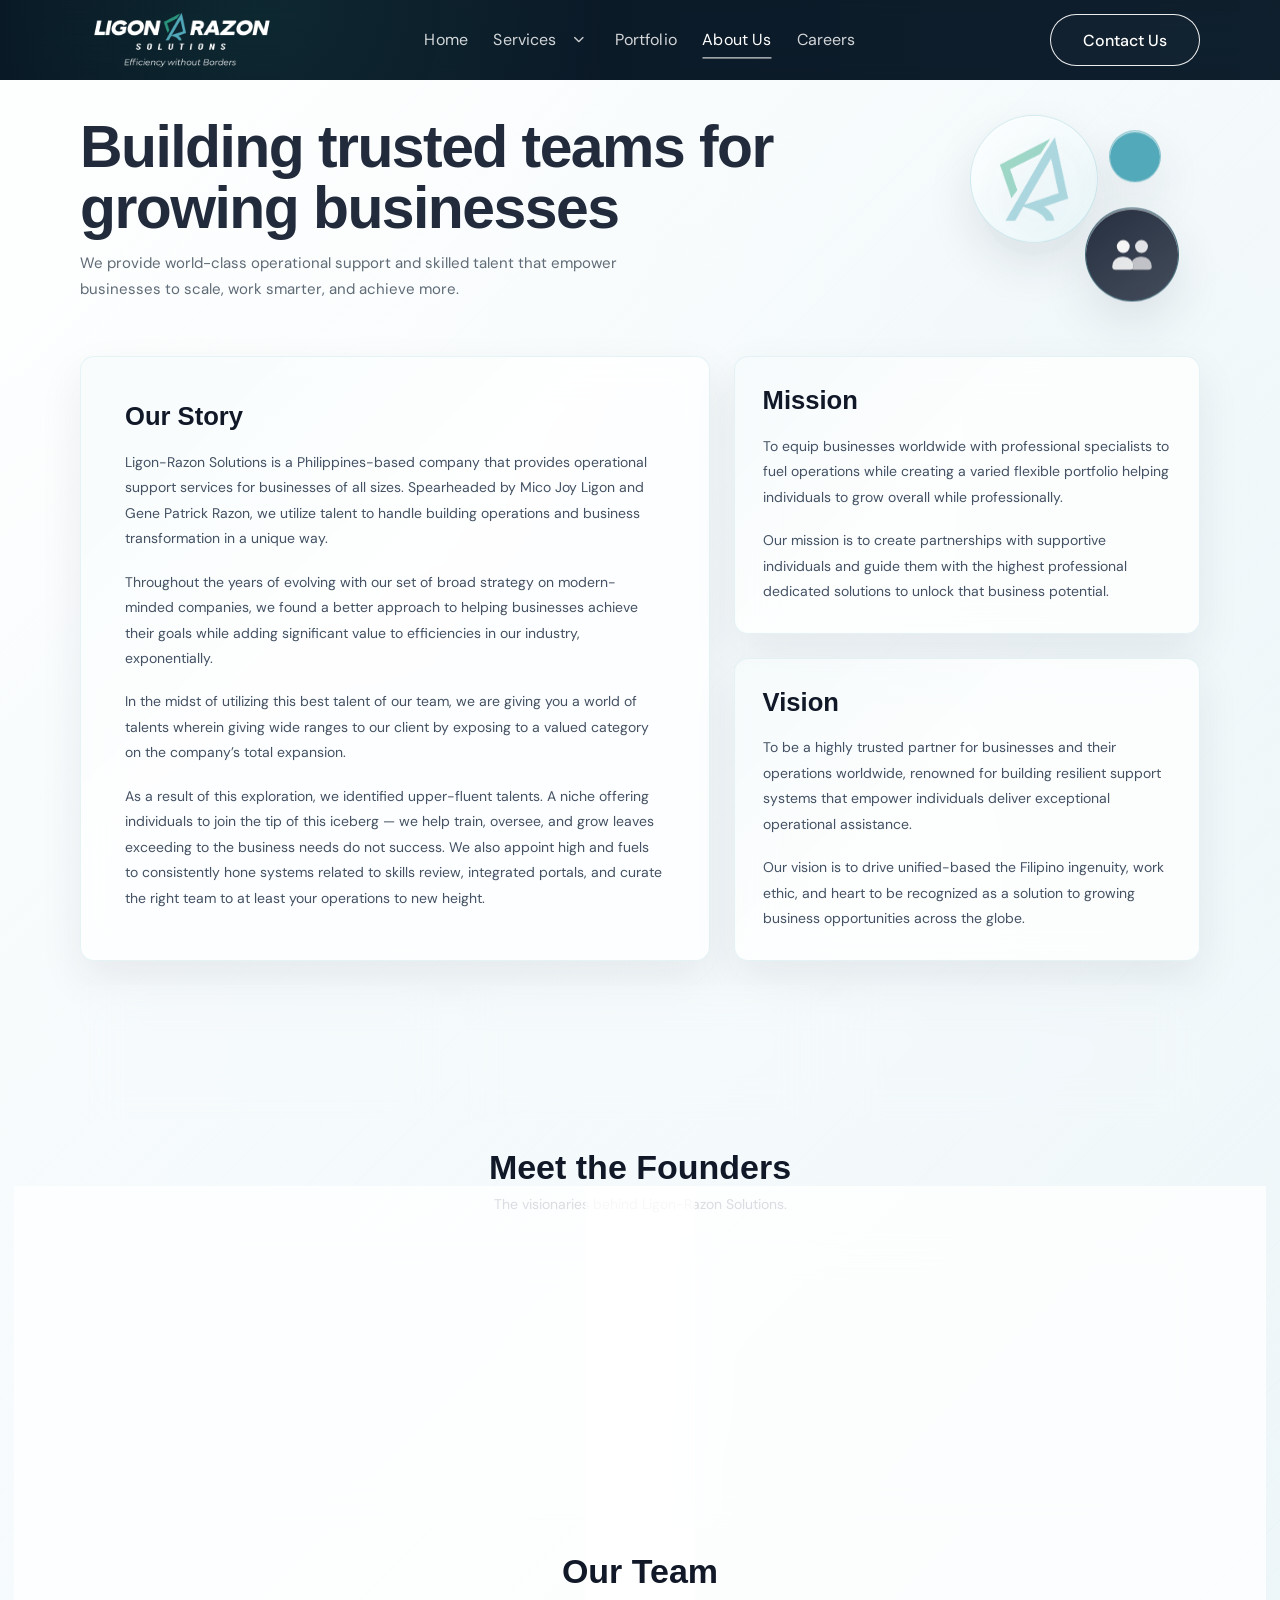
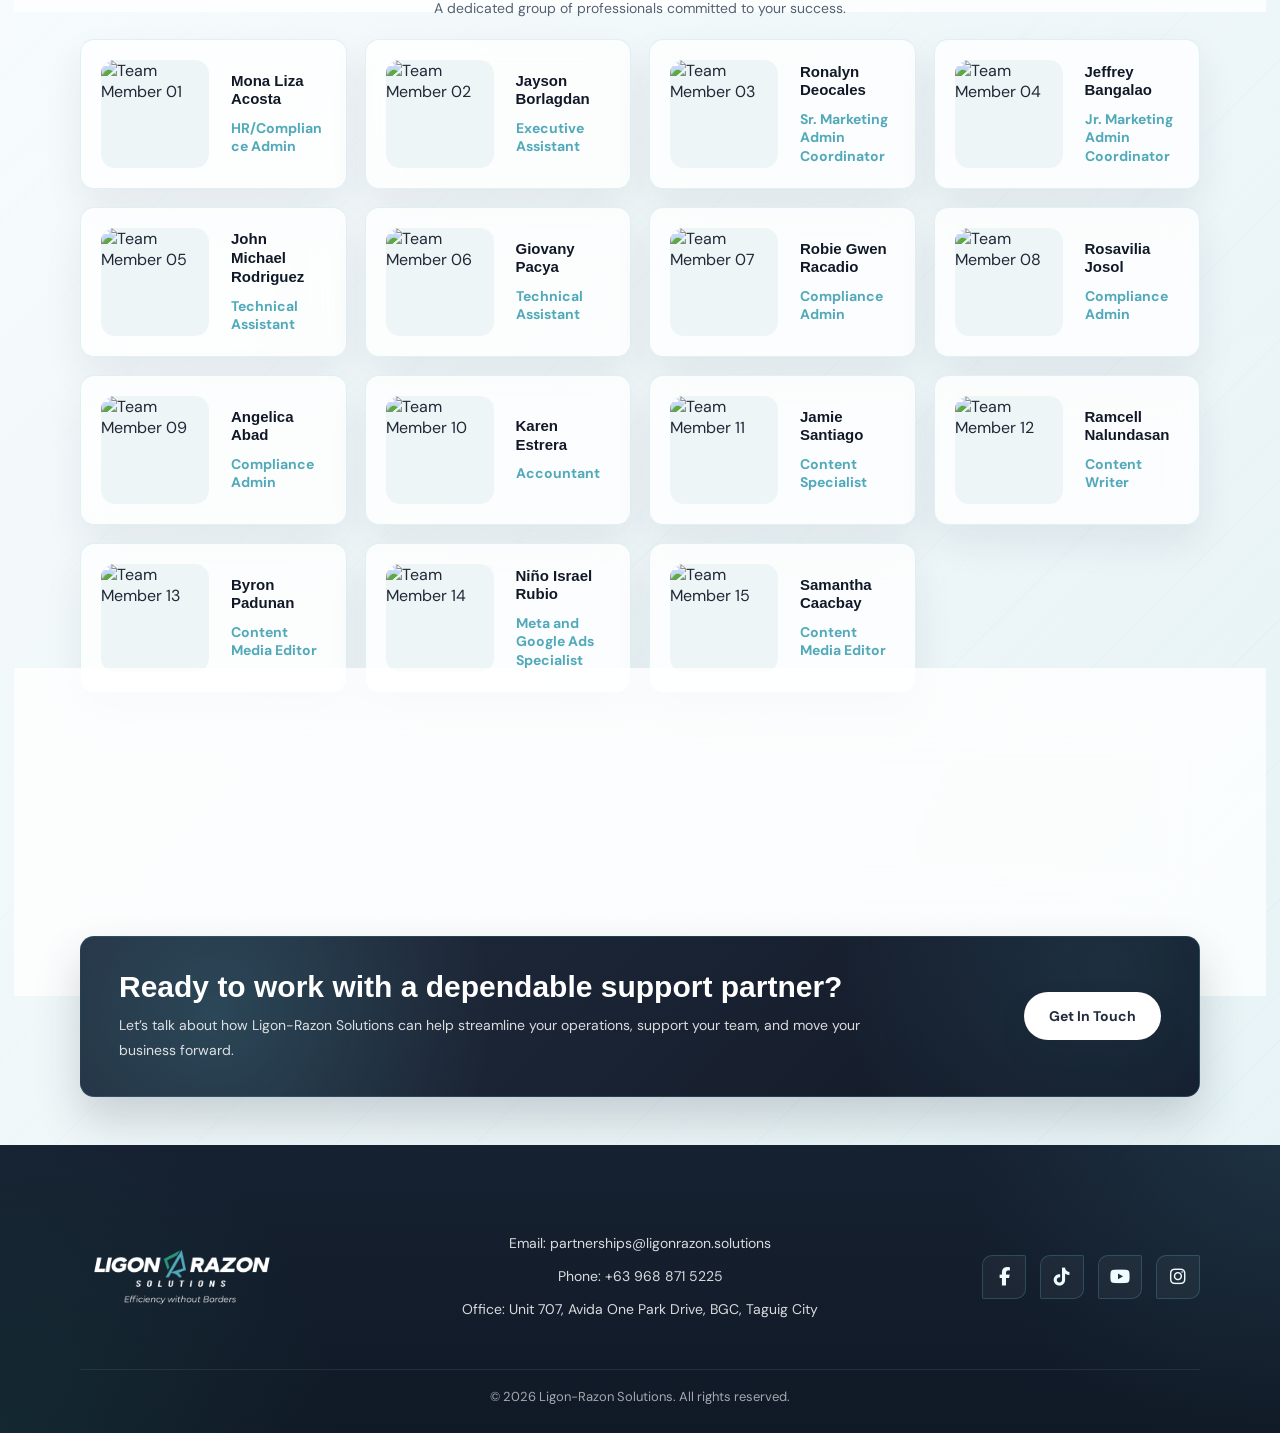
==== commit 65a02a0b: "Add files via upload" ====
--- a/about.html
+++ b/about.html
@@ -40,16 +40,13 @@
               </button>
             </div>
             <ul class="services-dropdown" aria-label="Services submenu">
-              <li><a href="services.html#customer-service-support">Customer Service Support</a></li>
-              <li><a href="services.html#operational-support-strategy">Operational Support &amp; Strategy</a></li>
-              <li><a href="services.html#virtual-assistant-services">Virtual Assistant Services</a></li>
-              <li><a href="services.html#process-optimization">Process Optimization</a></li>
-              <li><a href="services.html#custom-team-building-training">Custom Team Building &amp; Training</a></li>
-              <li><a href="services.html#consultation-services">Consultation Services</a></li>
-              <li><a href="services.html#social-media-management">Social Media Management</a></li>
-              <li><a href="services.html#course-building-e-learning">Course Building &amp; E-Learning</a></li>
-              <li><a href="services.html#crm-optimization">CRM Optimization</a></li>
-              <li><a href="services.html#project-management">Project Management</a></li>
+              <li><a href="services.html#affiliate-marketing-admin">Affiliate Marketing Admin</a></li>
+              <li><a href="services.html#telehealth-practice-operations">Telehealth Practice Operations</a></li>
+              <li><a href="services.html#podcast-production">Podcast Production</a></li>
+              <li><a href="services.html#operations-management">Operations Management</a></li>
+              <li><a href="services.html#customer-service">Customer Service</a></li>
+              <li><a href="services.html#funnel-and-website-building">Funnel and Website Building</a></li>
+              <li><a href="services.html#marketing-support">Marketing Support</a></li>
             </ul>
           </li>
           <li><a href="portfolio.html">Portfolio</a></li>
--- a/style.css
+++ b/style.css
@@ -16743,3 +16743,574 @@
   backdrop-filter: blur(10px) saturate(120%) !important;
   -webkit-backdrop-filter: blur(10px) saturate(120%) !important;
 }
+
+
+/* =========================================================
+   SERVICE LIST IMAGE PLACEHOLDER UPDATE
+   - Replaces service icons with image placeholders for service1.jpg to service7.jpg.
+   - Keeps existing card behavior and hover/active functions intact.
+========================================================= */
+.services-grid-redesign {
+  grid-template-columns: repeat(auto-fit, minmax(230px, 1fr)) !important;
+}
+
+.services-card-redesign {
+  min-height: 360px;
+}
+
+.service-image-placeholder,
+.lrs-solution-image-placeholder {
+  position: relative;
+  width: 100%;
+  overflow: hidden;
+  background:
+    linear-gradient(135deg, rgba(82, 169, 185, 0.16), rgba(42, 149, 125, 0.10)),
+    #edf5f7;
+  border: 1px solid rgba(82, 169, 185, 0.18);
+  box-shadow: inset 0 1px 0 rgba(255,255,255,0.55);
+}
+
+.service-image-placeholder {
+  aspect-ratio: 16 / 10;
+  margin-bottom: 22px;
+}
+
+.lrs-solution-image-placeholder {
+  aspect-ratio: 16 / 9;
+  margin: -2px 0 18px;
+  border-radius: 10px;
+}
+
+.service-image-placeholder img,
+.lrs-solution-image-placeholder img {
+  width: 100%;
+  height: 100%;
+  object-fit: cover;
+  display: block;
+}
+
+.service-image-placeholder span,
+.lrs-solution-image-placeholder span {
+  display: none;
+  position: absolute;
+  inset: 0;
+  align-items: center;
+  justify-content: center;
+  padding: 18px;
+  color: rgba(21, 32, 51, 0.62);
+  font-size: 13px;
+  font-weight: 700;
+  letter-spacing: 0.4px;
+  text-align: center;
+  background:
+    linear-gradient(135deg, rgba(255,255,255,0.62), rgba(255,255,255,0.34)),
+    repeating-linear-gradient(135deg, rgba(82,169,185,0.10) 0 10px, rgba(42,149,125,0.08) 10px 20px);
+}
+
+.service-image-placeholder.image-missing span,
+.lrs-solution-image-placeholder.image-missing span {
+  display: flex;
+}
+
+.services-card-redesign.is-active .service-image-placeholder {
+  border-color: rgba(255,255,255,0.28);
+  box-shadow: inset 0 1px 0 rgba(255,255,255,0.18), 0 18px 38px rgba(0,0,0,0.18);
+}
+
+.services-card-redesign.is-active .service-image-placeholder span {
+  color: rgba(255,255,255,0.84);
+  background:
+    linear-gradient(135deg, rgba(82,169,185,0.28), rgba(42,149,125,0.18)),
+    repeating-linear-gradient(135deg, rgba(255,255,255,0.08) 0 10px, rgba(255,255,255,0.04) 10px 20px);
+}
+
+@media (max-width: 700px) {
+  .services-card-redesign {
+    min-height: auto;
+  }
+}
+
+/* =========================================================
+   HOMEPAGE SERVICES PREVIEW UPDATE
+   - Shows only three linked services on the homepage.
+   - Uses the same photo/card style language as the Results that speak for themselves section.
+   - Keeps the full seven-service list on the Services page intact.
+========================================================= */
+body.home-redesign .lrs-home-services-preview-grid {
+  grid-template-columns: repeat(3, minmax(0, 1fr));
+}
+
+body.home-redesign .lrs-home-service-preview-card .lrs-work-image {
+  height: 150px;
+}
+
+body.home-redesign .lrs-home-service-preview-card .lrs-work-body {
+  display: flex;
+  min-height: 210px;
+  flex-direction: column;
+}
+
+body.home-redesign .lrs-home-service-preview-card .lrs-text-link {
+  margin-top: auto;
+}
+
+@media (max-width: 900px) {
+  body.home-redesign .lrs-home-services-preview-grid {
+    grid-template-columns: 1fr;
+  }
+
+  body.home-redesign .lrs-home-service-preview-card .lrs-work-image {
+    height: 220px;
+  }
+
+  body.home-redesign .lrs-home-service-preview-card .lrs-work-body {
+    min-height: auto;
+  }
+}
+
+@media (max-width: 520px) {
+  body.home-redesign .lrs-home-service-preview-card .lrs-work-image {
+    height: 180px;
+  }
+}
+
+/* =========================================================
+   SERVICES PAGE SERVICE EXPERIENCE BOARD UPDATE
+   - Reworks only the service-listing section on services.html.
+   - Keeps the Services hero, value strip, CTA, header, footer, and scripts intact.
+   - Uses service1.jpg to service7.jpg as future image placeholders.
+========================================================= */
+.services-redesign .services-experience-board {
+  position: relative !important;
+  display: grid !important;
+  grid-template-columns: repeat(12, minmax(0, 1fr)) !important;
+  gap: 0 !important;
+  margin-top: 0 !important;
+  padding: clamp(22px, 3vw, 42px) !important;
+  overflow: hidden !important;
+  border-radius: 34px !important;
+  border: 1px solid rgba(82, 169, 185, 0.16) !important;
+  background:
+    radial-gradient(circle at 80% 8%, rgba(82, 169, 185, 0.18), transparent 26%),
+    radial-gradient(circle at 14% 52%, rgba(42, 149, 125, 0.11), transparent 34%),
+    linear-gradient(135deg, rgba(255,255,255,0.96) 0%, rgba(247,252,253,0.96) 48%, rgba(237,247,249,0.98) 100%) !important;
+  box-shadow: 0 28px 70px rgba(34, 43, 60, 0.10) !important;
+  backdrop-filter: blur(18px) !important;
+  -webkit-backdrop-filter: blur(18px) !important;
+}
+
+.services-redesign .services-experience-board::before,
+.services-redesign .services-experience-board::after {
+  content: "" !important;
+  display: block !important;
+  position: absolute !important;
+  pointer-events: none !important;
+  z-index: 0 !important;
+}
+
+.services-redesign .services-experience-board::before {
+  inset: 0 !important;
+  background:
+    linear-gradient(90deg, transparent 0 49.9%, rgba(82, 169, 185, 0.10) 50%, transparent 50.12%),
+    linear-gradient(0deg, transparent 0 33.333%, rgba(82, 169, 185, 0.10) 33.413%, transparent 33.513%, transparent 66.666%, rgba(82, 169, 185, 0.10) 66.746%, transparent 66.846%);
+  opacity: 0.72 !important;
+}
+
+.services-redesign .services-experience-board::after {
+  top: clamp(24px, 4vw, 58px) !important;
+  right: clamp(22px, 4vw, 58px) !important;
+  width: min(470px, 44%) !important;
+  height: clamp(230px, 24vw, 330px) !important;
+  border-radius: 44% 56% 34% 66% / 50% 44% 56% 50% !important;
+  background:
+    radial-gradient(circle at center, rgba(255,255,255,0.96) 0 24%, transparent 25%),
+    url("images/favicon.png") center / min(170px, 44%) no-repeat,
+    radial-gradient(circle at 60% 40%, rgba(82, 169, 185, 0.22), transparent 32%),
+    linear-gradient(135deg, rgba(82, 169, 185, 0.18), rgba(42, 149, 125, 0.10));
+  border: 1px solid rgba(82, 169, 185, 0.14) !important;
+  box-shadow: inset 0 1px 0 rgba(255,255,255,0.64), 0 28px 62px rgba(34,43,60,0.08) !important;
+  opacity: 0.78 !important;
+}
+
+.services-redesign .services-board-intro,
+.services-redesign .services-showcase-card {
+  position: relative !important;
+  z-index: 1 !important;
+}
+
+.services-redesign .services-board-intro {
+  grid-column: 1 / 6 !important;
+  min-height: 275px !important;
+  display: flex !important;
+  flex-direction: column !important;
+  justify-content: center !important;
+  padding: clamp(24px, 3.5vw, 46px) clamp(22px, 3vw, 38px) !important;
+}
+
+.services-redesign .services-board-intro span {
+  display: inline-flex !important;
+  width: fit-content !important;
+  margin-bottom: 18px !important;
+  color: var(--brand-green) !important;
+  font-size: 12px !important;
+  font-weight: 800 !important;
+  line-height: 1.2 !important;
+  letter-spacing: 2.6px !important;
+  text-transform: uppercase !important;
+}
+
+.services-redesign .services-board-intro h2 {
+  max-width: 520px !important;
+  margin: 0 0 16px !important;
+  color: var(--brand-dark) !important;
+  font-size: clamp(36px, 4.5vw, 66px) !important;
+  font-weight: 500 !important;
+  line-height: 0.98 !important;
+  letter-spacing: -2.4px !important;
+}
+
+.services-redesign .services-board-intro p {
+  max-width: 460px !important;
+  margin: 0 !important;
+  color: #526170 !important;
+  font-size: 15px !important;
+  line-height: 1.8 !important;
+}
+
+.services-redesign .services-experience-board .services-card-redesign {
+  cursor: pointer !important;
+}
+
+.services-redesign .services-experience-board .services-showcase-card {
+  min-height: 275px !important;
+  display: grid !important;
+  align-items: center !important;
+  gap: clamp(18px, 2vw, 30px) !important;
+  padding: clamp(26px, 3vw, 42px) !important;
+  overflow: hidden !important;
+  border-radius: 0 !important;
+  border: 0 !important;
+  border-top: 1px solid rgba(82, 169, 185, 0.12) !important;
+  background: rgba(255,255,255,0.34) !important;
+  box-shadow: none !important;
+  backdrop-filter: none !important;
+  -webkit-backdrop-filter: none !important;
+  transform: none !important;
+  color: var(--brand-dark) !important;
+}
+
+.services-redesign .services-experience-board .services-showcase-card::before,
+.services-redesign .services-experience-board .services-showcase-card::after {
+  content: "" !important;
+  display: block !important;
+  position: absolute !important;
+  pointer-events: none !important;
+  z-index: -1 !important;
+}
+
+.services-redesign .services-experience-board .services-showcase-card::before {
+  width: 260px !important;
+  height: 190px !important;
+  border-radius: 50% !important;
+  right: -90px !important;
+  bottom: -90px !important;
+  background: rgba(82, 169, 185, 0.10) !important;
+}
+
+.services-redesign .services-experience-board .services-showcase-card::after {
+  width: 210px !important;
+  height: 150px !important;
+  left: -80px !important;
+  top: -70px !important;
+  border-radius: 50% !important;
+  background: rgba(42, 149, 125, 0.07) !important;
+}
+
+.services-redesign .services-experience-board .services-showcase-card:hover {
+  transform: translateY(-3px) !important;
+  background: rgba(255,255,255,0.68) !important;
+  box-shadow: 0 18px 38px rgba(34, 43, 60, 0.08) !important;
+  z-index: 3 !important;
+}
+
+.services-redesign .services-experience-board .services-showcase-card.is-active {
+  background:
+    radial-gradient(circle at 86% 18%, rgba(82, 169, 185, 0.15), transparent 28%),
+    linear-gradient(135deg, rgba(255,255,255,0.86), rgba(239,249,250,0.92)) !important;
+  border-color: rgba(82, 169, 185, 0.26) !important;
+  box-shadow: inset 0 0 0 2px rgba(82, 169, 185, 0.22), 0 20px 44px rgba(34, 43, 60, 0.10) !important;
+  color: var(--brand-dark) !important;
+}
+
+.services-redesign .services-experience-board .services-showcase-card.is-active h3,
+.services-redesign .services-experience-board .services-showcase-card.is-active p,
+.services-redesign .services-experience-board .services-showcase-card.is-active li {
+  color: inherit !important;
+}
+
+.services-redesign .services-experience-board .services-showcase-copy {
+  position: relative !important;
+  z-index: 2 !important;
+}
+
+.services-redesign .services-experience-board .services-showcase-number {
+  display: inline-block !important;
+  margin-bottom: 8px !important;
+  color: var(--brand-green) !important;
+  font-size: 13px !important;
+  font-weight: 800 !important;
+  letter-spacing: 1.1px !important;
+}
+
+.services-redesign .services-experience-board .services-showcase-card h3 {
+  margin: 0 0 12px !important;
+  color: var(--brand-dark) !important;
+  font-family: var(--font-heading) !important;
+  font-size: clamp(22px, 2.1vw, 30px) !important;
+  font-weight: 500 !important;
+  line-height: 1.08 !important;
+  letter-spacing: -0.8px !important;
+}
+
+.services-redesign .services-experience-board .service-card-4 h3 {
+  font-size: clamp(20px, 1.9vw, 27px) !important;
+}
+
+.services-redesign .services-experience-board .services-showcase-card p {
+  margin: 0 0 16px !important;
+  color: #526170 !important;
+  font-size: 13.5px !important;
+  line-height: 1.68 !important;
+}
+
+.services-redesign .services-experience-board .services-showcase-card ul {
+  display: grid !important;
+  gap: 7px !important;
+  margin: 0 !important;
+  padding: 0 !important;
+  list-style: none !important;
+}
+
+.services-redesign .services-experience-board .services-showcase-card li {
+  position: relative !important;
+  padding-left: 22px !important;
+  color: #3e5162 !important;
+  font-size: 12px !important;
+  line-height: 1.45 !important;
+  font-weight: 600 !important;
+}
+
+.services-redesign .services-experience-board .services-showcase-card li::before {
+  content: "✓" !important;
+  position: absolute !important;
+  left: 0 !important;
+  top: 0 !important;
+  width: 15px !important;
+  height: 15px !important;
+  display: inline-flex !important;
+  align-items: center !important;
+  justify-content: center !important;
+  border-radius: 50% !important;
+  color: #ffffff !important;
+  background: linear-gradient(135deg, var(--brand-teal), var(--brand-green)) !important;
+  font-size: 9px !important;
+  line-height: 1 !important;
+  font-weight: 900 !important;
+}
+
+.services-redesign .services-experience-board .services-showcase-photo {
+  position: relative !important;
+  z-index: 2 !important;
+  min-height: 170px !important;
+  height: 100% !important;
+  overflow: hidden !important;
+  border-radius: 34% 66% 38% 62% / 58% 44% 56% 42% !important;
+  border: 1px solid rgba(82, 169, 185, 0.16) !important;
+  background:
+    radial-gradient(circle at 28% 18%, rgba(255,255,255,0.94), transparent 30%),
+    linear-gradient(135deg, rgba(82, 169, 185, 0.15), rgba(42, 149, 125, 0.09)),
+    #edf5f7 !important;
+  box-shadow: inset 0 1px 0 rgba(255,255,255,0.62), 0 18px 38px rgba(34,43,60,0.08) !important;
+}
+
+.services-redesign .services-experience-board .services-showcase-photo img {
+  width: 100% !important;
+  height: 100% !important;
+  min-height: 170px !important;
+  object-fit: cover !important;
+  display: block !important;
+  filter: saturate(0.92) contrast(0.98) brightness(1.04) !important;
+  transition: transform 0.38s ease, filter 0.38s ease !important;
+}
+
+.services-redesign .services-experience-board .services-showcase-card:hover .services-showcase-photo img {
+  transform: scale(1.035) !important;
+  filter: saturate(1.04) contrast(1.02) brightness(1.04) !important;
+}
+
+.services-redesign .services-experience-board .services-showcase-photo span {
+  display: none !important;
+  position: absolute !important;
+  inset: 0 !important;
+  align-items: center !important;
+  justify-content: center !important;
+  padding: 18px !important;
+  color: rgba(34, 43, 60, 0.66) !important;
+  background:
+    radial-gradient(circle at 24% 24%, rgba(255,255,255,0.82), transparent 34%),
+    repeating-linear-gradient(135deg, rgba(82, 169, 185, 0.11) 0 14px, rgba(42, 149, 125, 0.08) 14px 28px),
+    linear-gradient(135deg, rgba(255,255,255,0.72), rgba(255,255,255,0.30)) !important;
+  font-size: 13px !important;
+  font-weight: 800 !important;
+  letter-spacing: 0.6px !important;
+  text-align: center !important;
+}
+
+.services-redesign .services-experience-board .services-showcase-photo.image-missing span {
+  display: flex !important;
+}
+
+.services-redesign .services-experience-board .service-card-1,
+.services-redesign .services-experience-board .service-card-2,
+.services-redesign .services-experience-board .service-card-6,
+.services-redesign .services-experience-board .service-card-7 {
+  grid-template-columns: minmax(0, 1fr) minmax(170px, 42%) !important;
+}
+
+.services-redesign .services-experience-board .service-card-3,
+.services-redesign .services-experience-board .service-card-4,
+.services-redesign .services-experience-board .service-card-5 {
+  grid-template-columns: 1fr !important;
+  align-content: center !important;
+}
+
+.services-redesign .services-experience-board .service-card-3 .services-showcase-photo,
+.services-redesign .services-experience-board .service-card-5 .services-showcase-photo {
+  min-height: 150px !important;
+}
+
+.services-redesign .services-experience-board .service-card-4 .services-showcase-photo {
+  min-height: 132px !important;
+  max-height: 160px !important;
+  border-radius: 28% 72% 46% 54% / 62% 44% 56% 38% !important;
+}
+
+.services-redesign .services-experience-board .service-card-1 { grid-column: 1 / 7 !important; grid-row: 1 !important; border-right: 1px solid rgba(82,169,185,0.12) !important; }
+.services-redesign .services-experience-board .service-card-2 { grid-column: 7 / 13 !important; grid-row: 1 !important; }
+.services-redesign .services-experience-board .service-card-3 { grid-column: 1 / 5 !important; grid-row: 2 !important; border-right: 1px solid rgba(82,169,185,0.12) !important; }
+.services-redesign .services-experience-board .service-card-4 { grid-column: 5 / 8 !important; grid-row: 2 !important; border-right: 1px solid rgba(82,169,185,0.12) !important; }
+.services-redesign .services-experience-board .service-card-5 { grid-column: 8 / 13 !important; grid-row: 2 !important; }
+.services-redesign .services-experience-board .service-card-6 { grid-column: 1 / 7 !important; grid-row: 3 !important; border-right: 1px solid rgba(82,169,185,0.12) !important; }
+.services-redesign .services-experience-board .service-card-7 { grid-column: 7 / 13 !important; grid-row: 3 !important; }
+
+@media (max-width: 1180px) {
+  .services-redesign .services-experience-board {
+    grid-template-columns: repeat(6, minmax(0, 1fr)) !important;
+  }
+
+  .services-redesign .services-experience-board::after {
+    width: min(390px, 42%) !important;
+  }
+
+  .services-redesign .services-board-intro { grid-column: 1 / 5 !important; }
+  .services-redesign .services-experience-board .service-card-1 { grid-column: 1 / 4 !important; grid-row: auto !important; }
+  .services-redesign .services-experience-board .service-card-2 { grid-column: 4 / 7 !important; grid-row: auto !important; }
+  .services-redesign .services-experience-board .service-card-3 { grid-column: 1 / 3 !important; grid-row: auto !important; }
+  .services-redesign .services-experience-board .service-card-4 { grid-column: 3 / 5 !important; grid-row: auto !important; }
+  .services-redesign .services-experience-board .service-card-5 { grid-column: 5 / 7 !important; grid-row: auto !important; }
+  .services-redesign .services-experience-board .service-card-6 { grid-column: 1 / 4 !important; grid-row: auto !important; }
+  .services-redesign .services-experience-board .service-card-7 { grid-column: 4 / 7 !important; grid-row: auto !important; }
+
+  .services-redesign .services-experience-board .service-card-1,
+  .services-redesign .services-experience-board .service-card-2,
+  .services-redesign .services-experience-board .service-card-6,
+  .services-redesign .services-experience-board .service-card-7 {
+    grid-template-columns: 1fr !important;
+  }
+
+  .services-redesign .services-experience-board .services-showcase-photo {
+    min-height: 155px !important;
+  }
+}
+
+@media (max-width: 900px) {
+  .services-redesign .services-experience-board {
+    grid-template-columns: 1fr !important;
+    padding: 18px !important;
+    border-radius: 26px !important;
+  }
+
+  .services-redesign .services-experience-board::before {
+    background:
+      linear-gradient(0deg, transparent 0 12.5%, rgba(82, 169, 185, 0.10) 12.56%, transparent 12.64%, transparent 25%, rgba(82, 169, 185, 0.10) 25.06%, transparent 25.14%, transparent 37.5%, rgba(82, 169, 185, 0.10) 37.56%, transparent 37.64%, transparent 50%, rgba(82, 169, 185, 0.10) 50.06%, transparent 50.14%, transparent 62.5%, rgba(82, 169, 185, 0.10) 62.56%, transparent 62.64%, transparent 75%, rgba(82, 169, 185, 0.10) 75.06%, transparent 75.14%, transparent 87.5%, rgba(82, 169, 185, 0.10) 87.56%, transparent 87.64%) !important;
+  }
+
+  .services-redesign .services-experience-board::after {
+    display: none !important;
+  }
+
+  .services-redesign .services-board-intro,
+  .services-redesign .services-experience-board .service-card-1,
+  .services-redesign .services-experience-board .service-card-2,
+  .services-redesign .services-experience-board .service-card-3,
+  .services-redesign .services-experience-board .service-card-4,
+  .services-redesign .services-experience-board .service-card-5,
+  .services-redesign .services-experience-board .service-card-6,
+  .services-redesign .services-experience-board .service-card-7 {
+    grid-column: 1 / -1 !important;
+    grid-row: auto !important;
+    border-right: 0 !important;
+  }
+
+  .services-redesign .services-board-intro {
+    min-height: auto !important;
+    padding: 28px 20px 34px !important;
+  }
+
+  .services-redesign .services-experience-board .services-showcase-card {
+    min-height: auto !important;
+    padding: 28px 20px !important;
+    grid-template-columns: 1fr !important;
+  }
+
+  .services-redesign .services-experience-board .services-showcase-photo,
+  .services-redesign .services-experience-board .service-card-3 .services-showcase-photo,
+  .services-redesign .services-experience-board .service-card-5 .services-showcase-photo,
+  .services-redesign .services-experience-board .service-card-4 .services-showcase-photo {
+    min-height: 220px !important;
+    max-height: none !important;
+    order: -1 !important;
+  }
+}
+
+@media (max-width: 540px) {
+  .services-redesign .services-experience-board {
+    padding: 12px !important;
+    border-radius: 22px !important;
+  }
+
+  .services-redesign .services-board-intro h2 {
+    font-size: clamp(34px, 12vw, 46px) !important;
+    letter-spacing: -1.8px !important;
+  }
+
+  .services-redesign .services-experience-board .services-showcase-photo,
+  .services-redesign .services-experience-board .service-card-3 .services-showcase-photo,
+  .services-redesign .services-experience-board .service-card-5 .services-showcase-photo,
+  .services-redesign .services-experience-board .service-card-4 .services-showcase-photo {
+    min-height: 180px !important;
+  }
+}
+
+/* =========================================================
+   SERVICES PAGE DECORATIVE BACKGROUND ICON REMOVAL
+   - Removes the remaining right-side service-board logo/icon shape.
+   - Keeps the service cards, header, footer, hero, CTA, and other designs unchanged.
+========================================================= */
+.services-redesign .services-experience-board::after {
+  content: none !important;
+  display: none !important;
+  background: none !important;
+  border: 0 !important;
+  box-shadow: none !important;
+}
